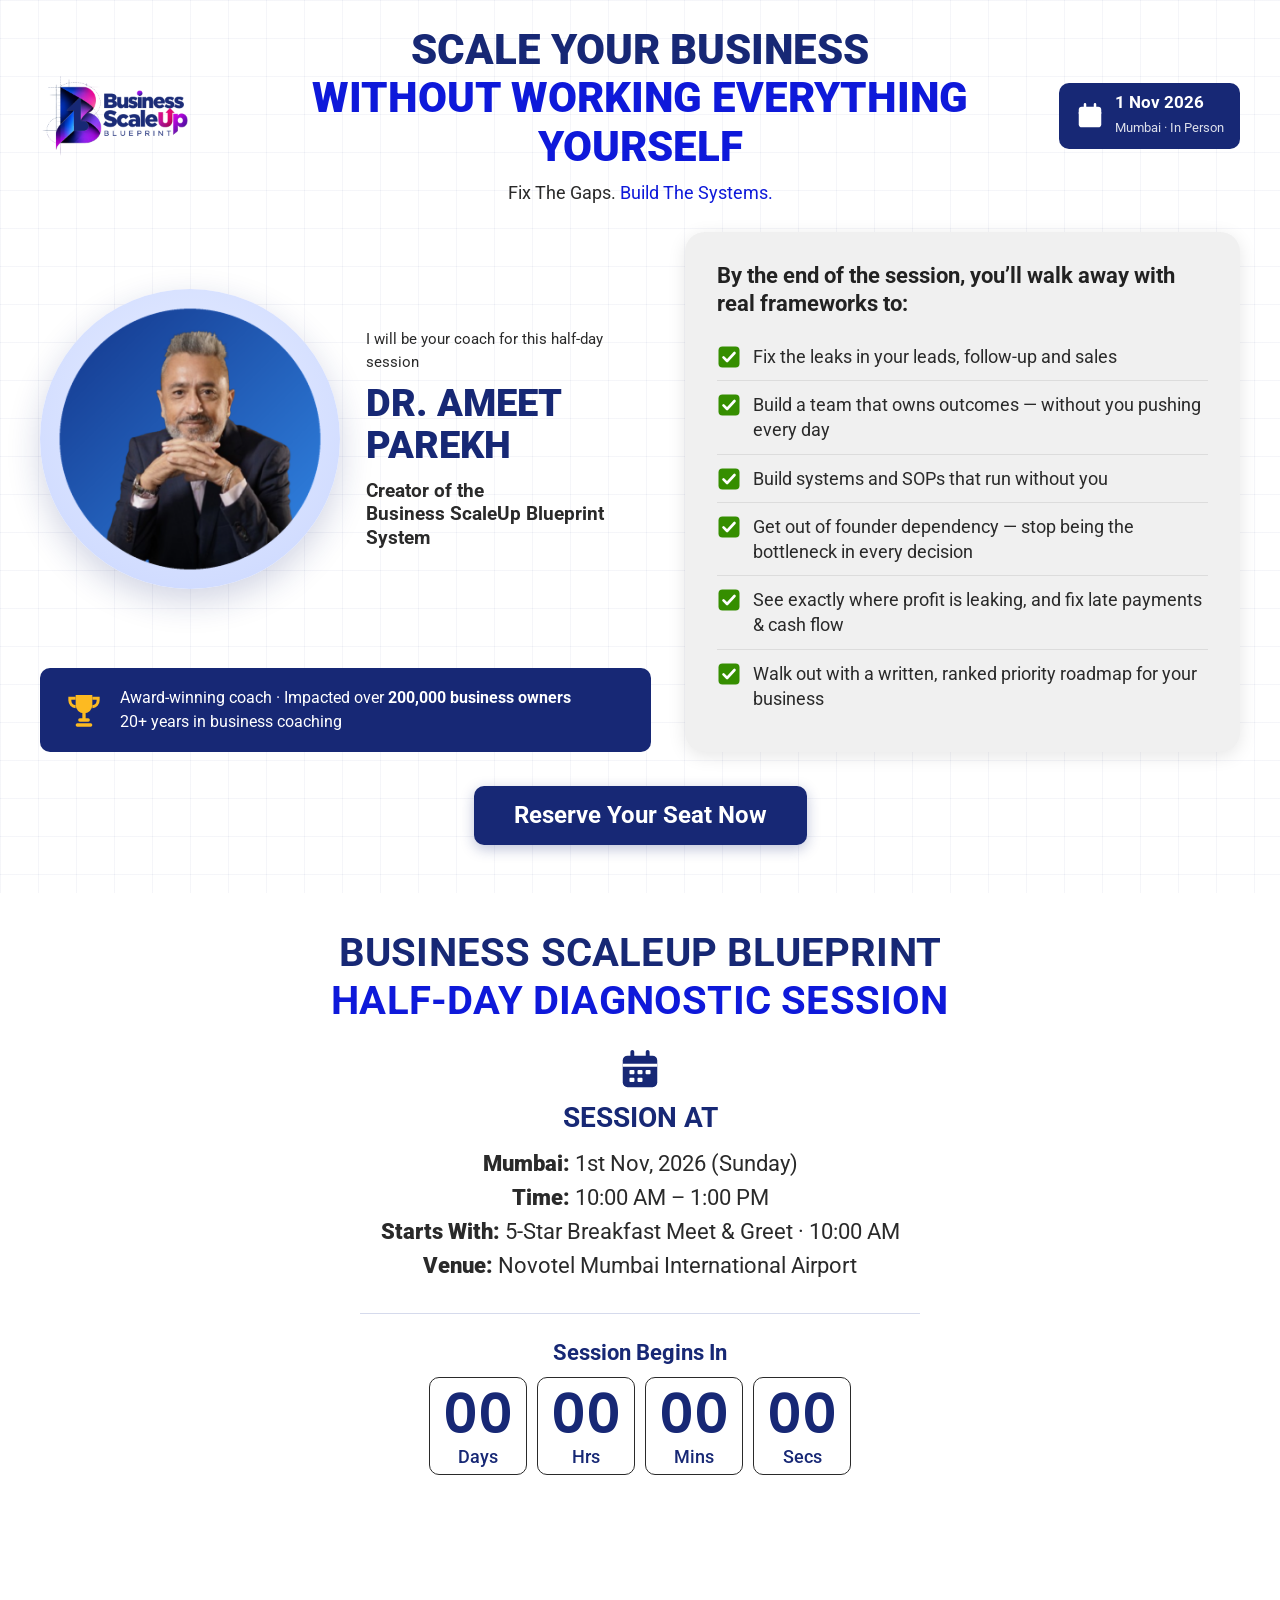
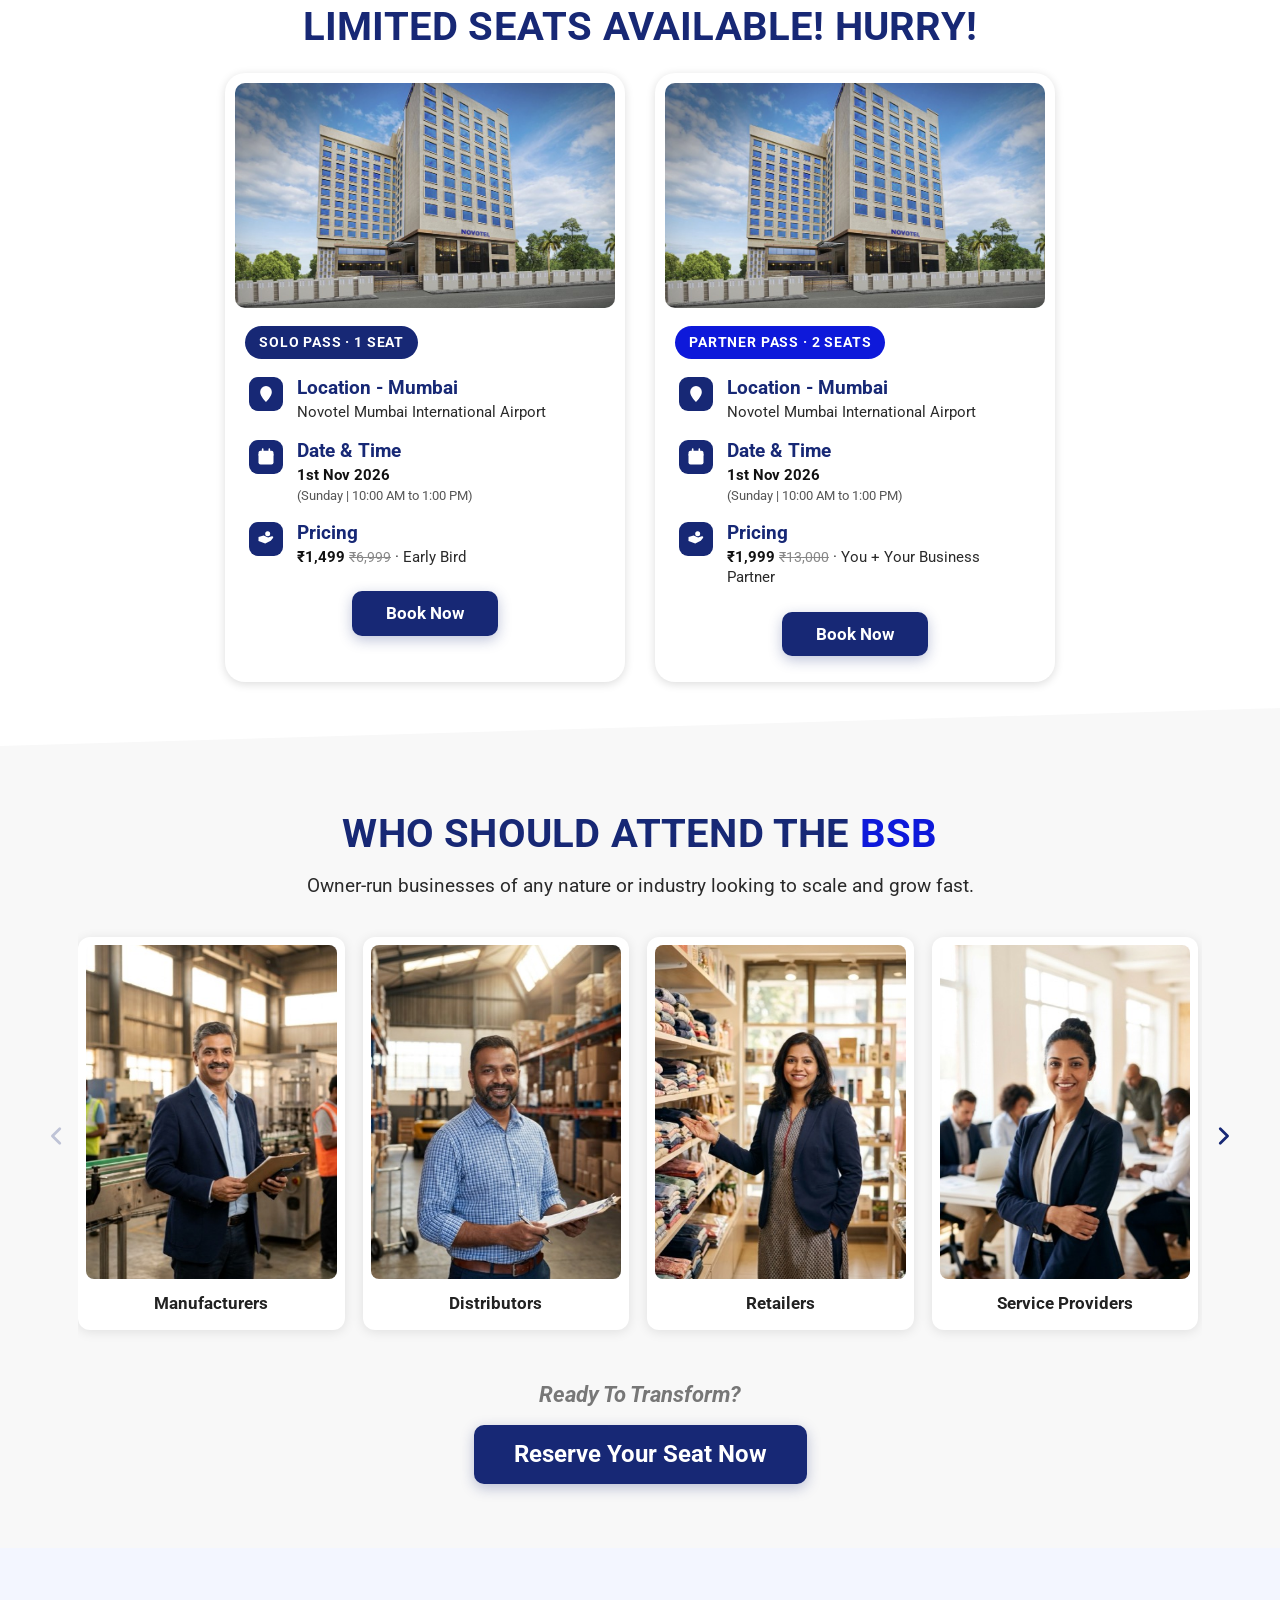
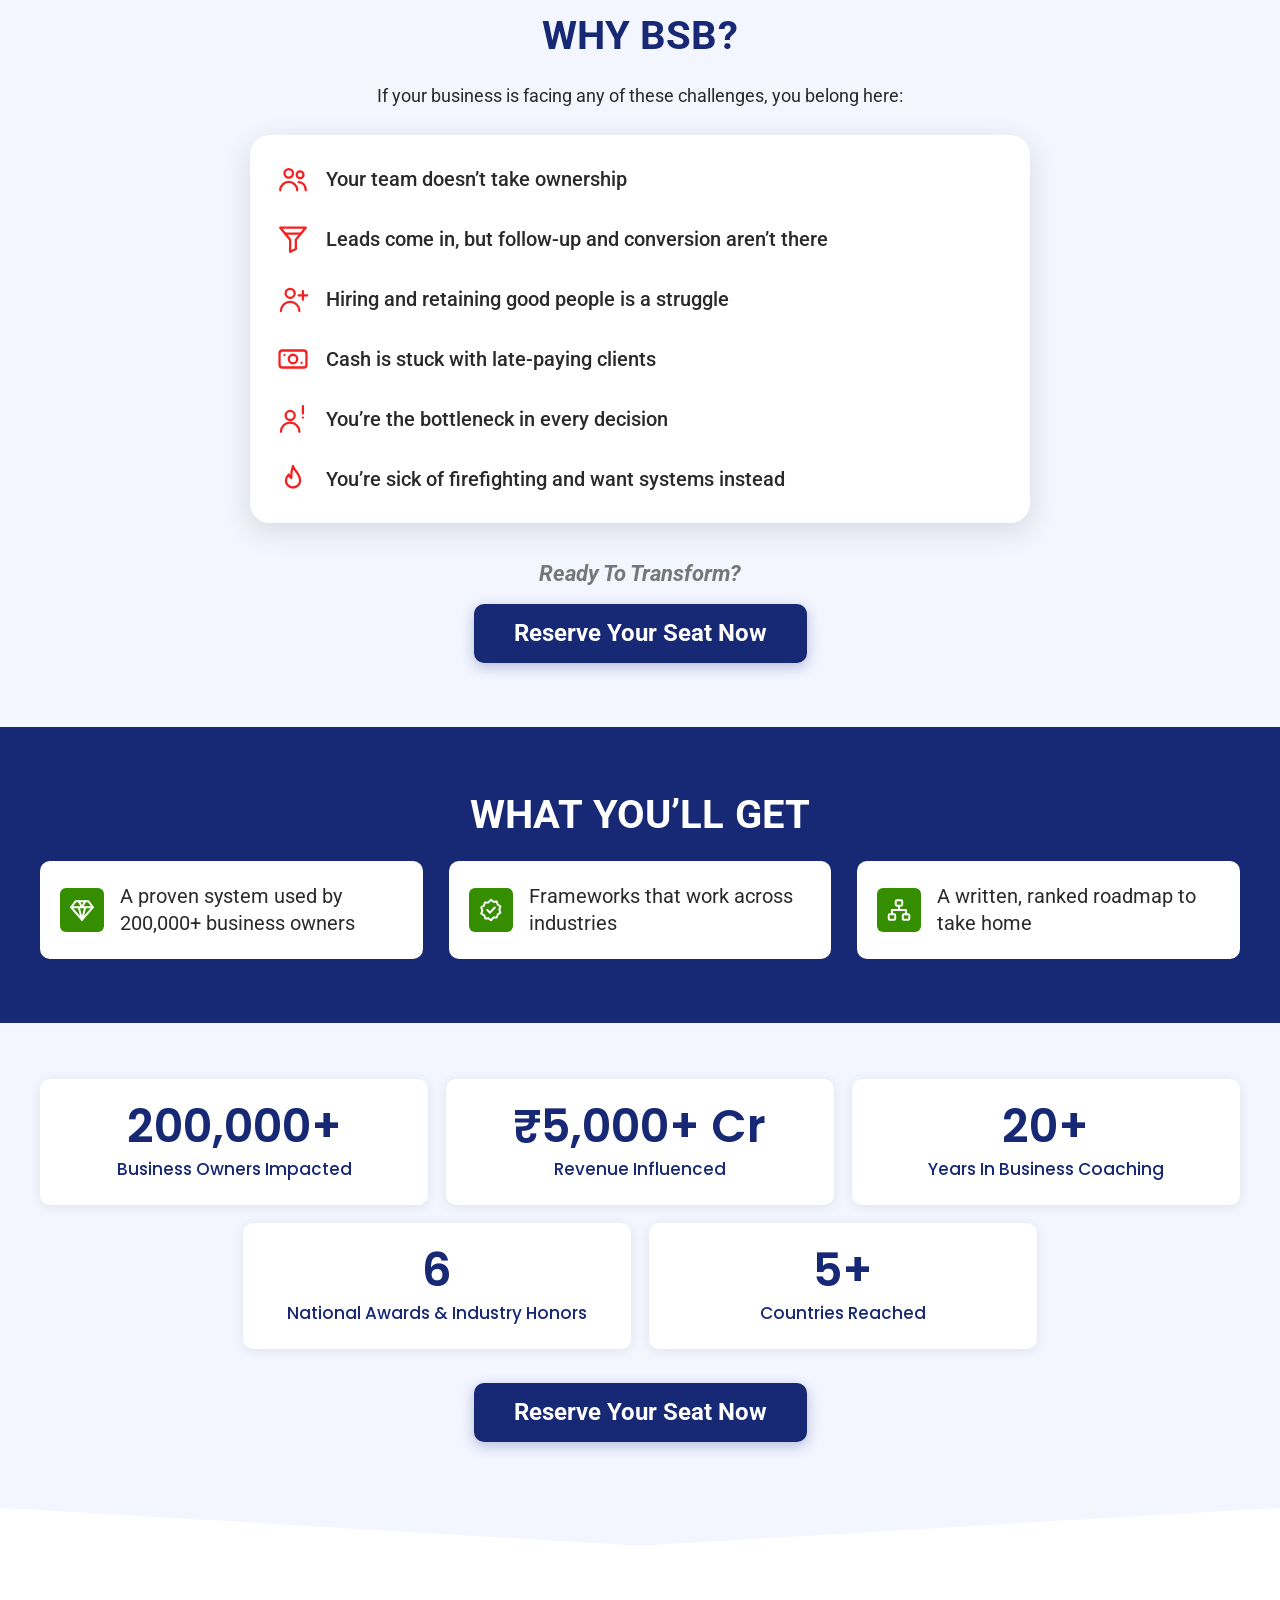
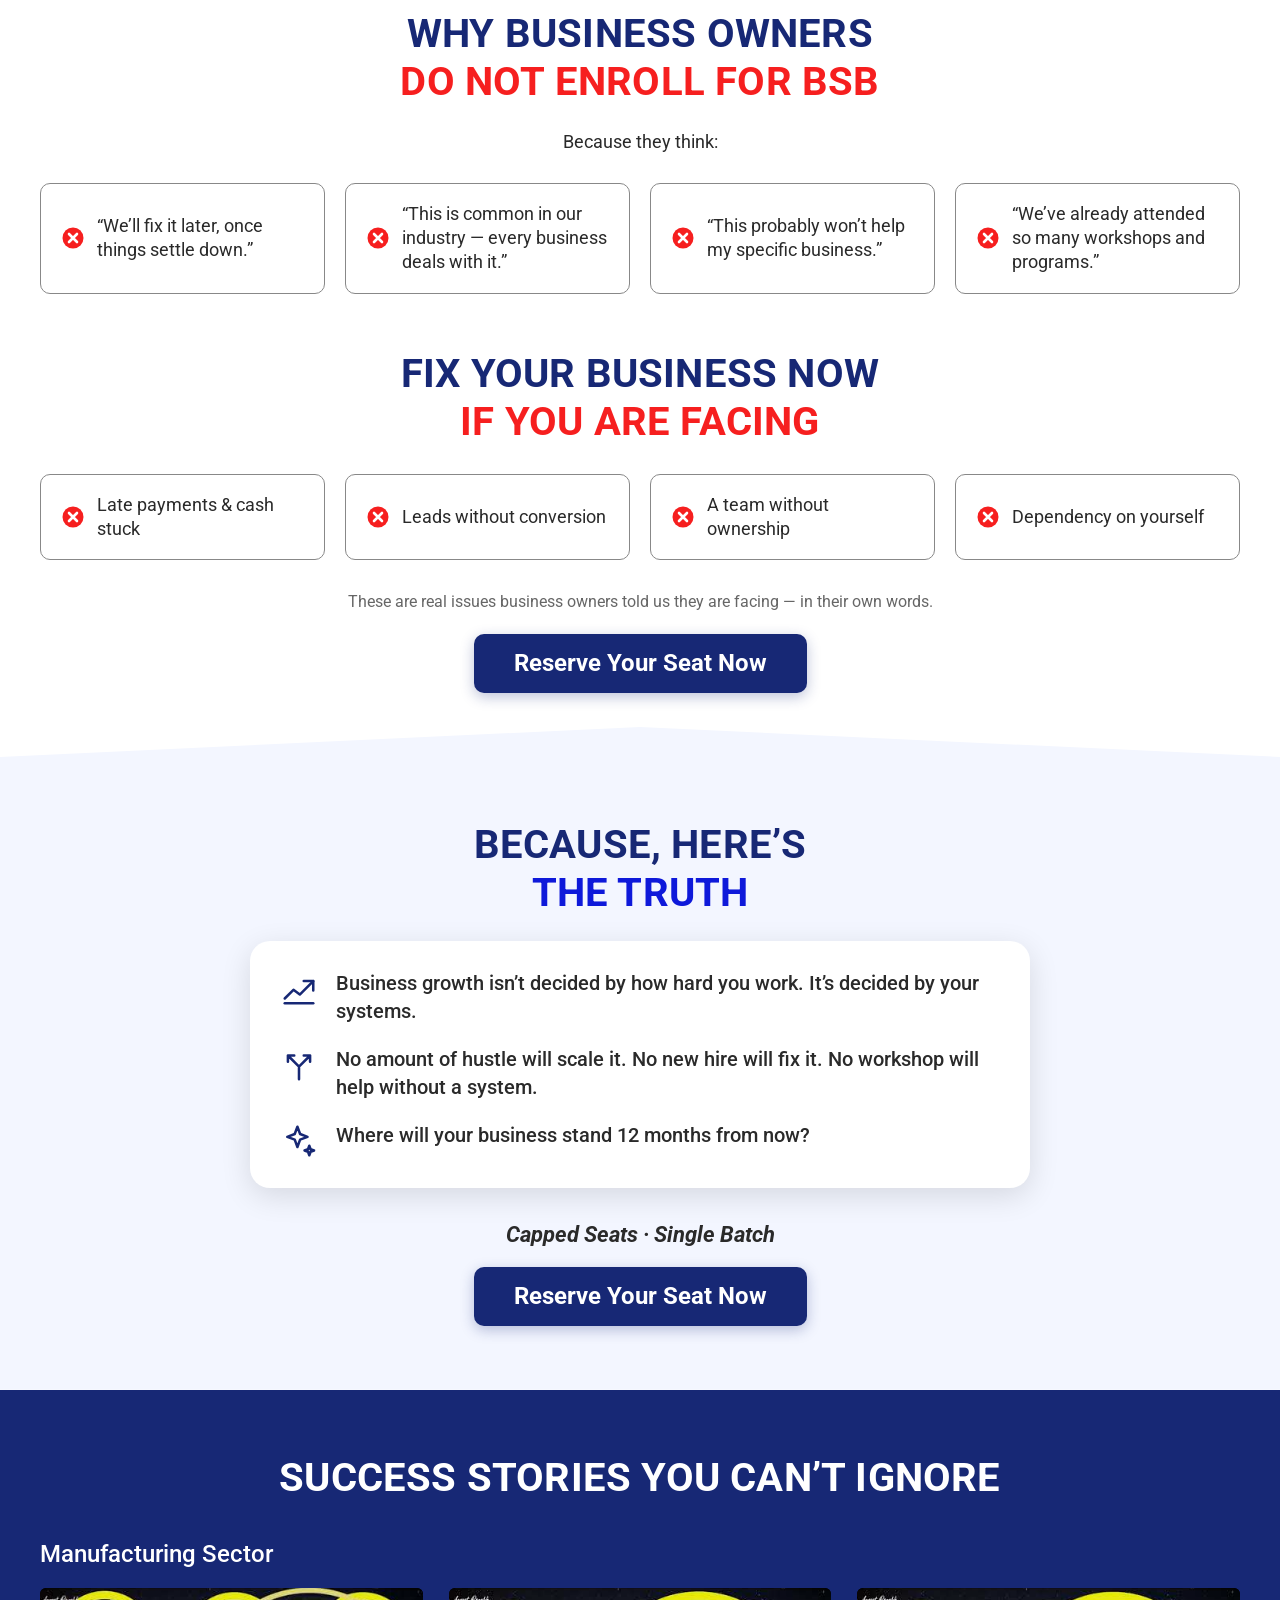
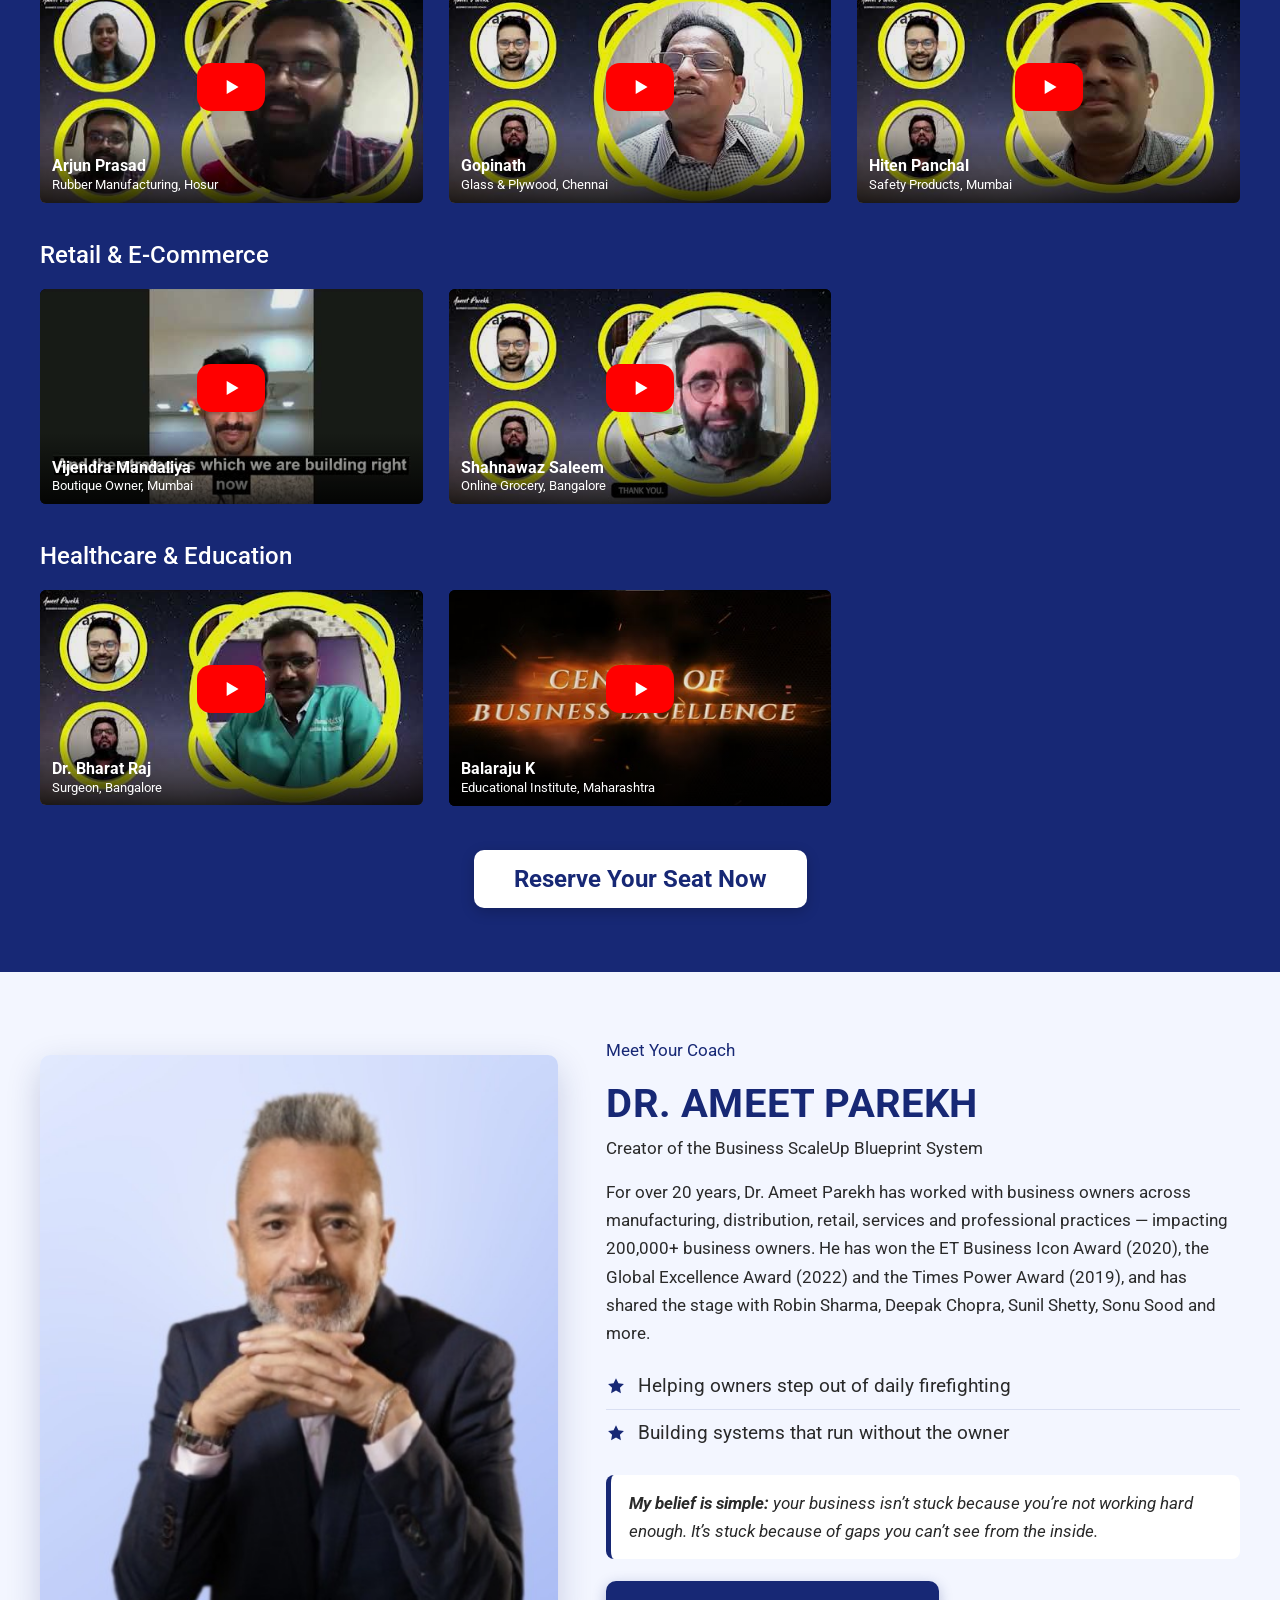
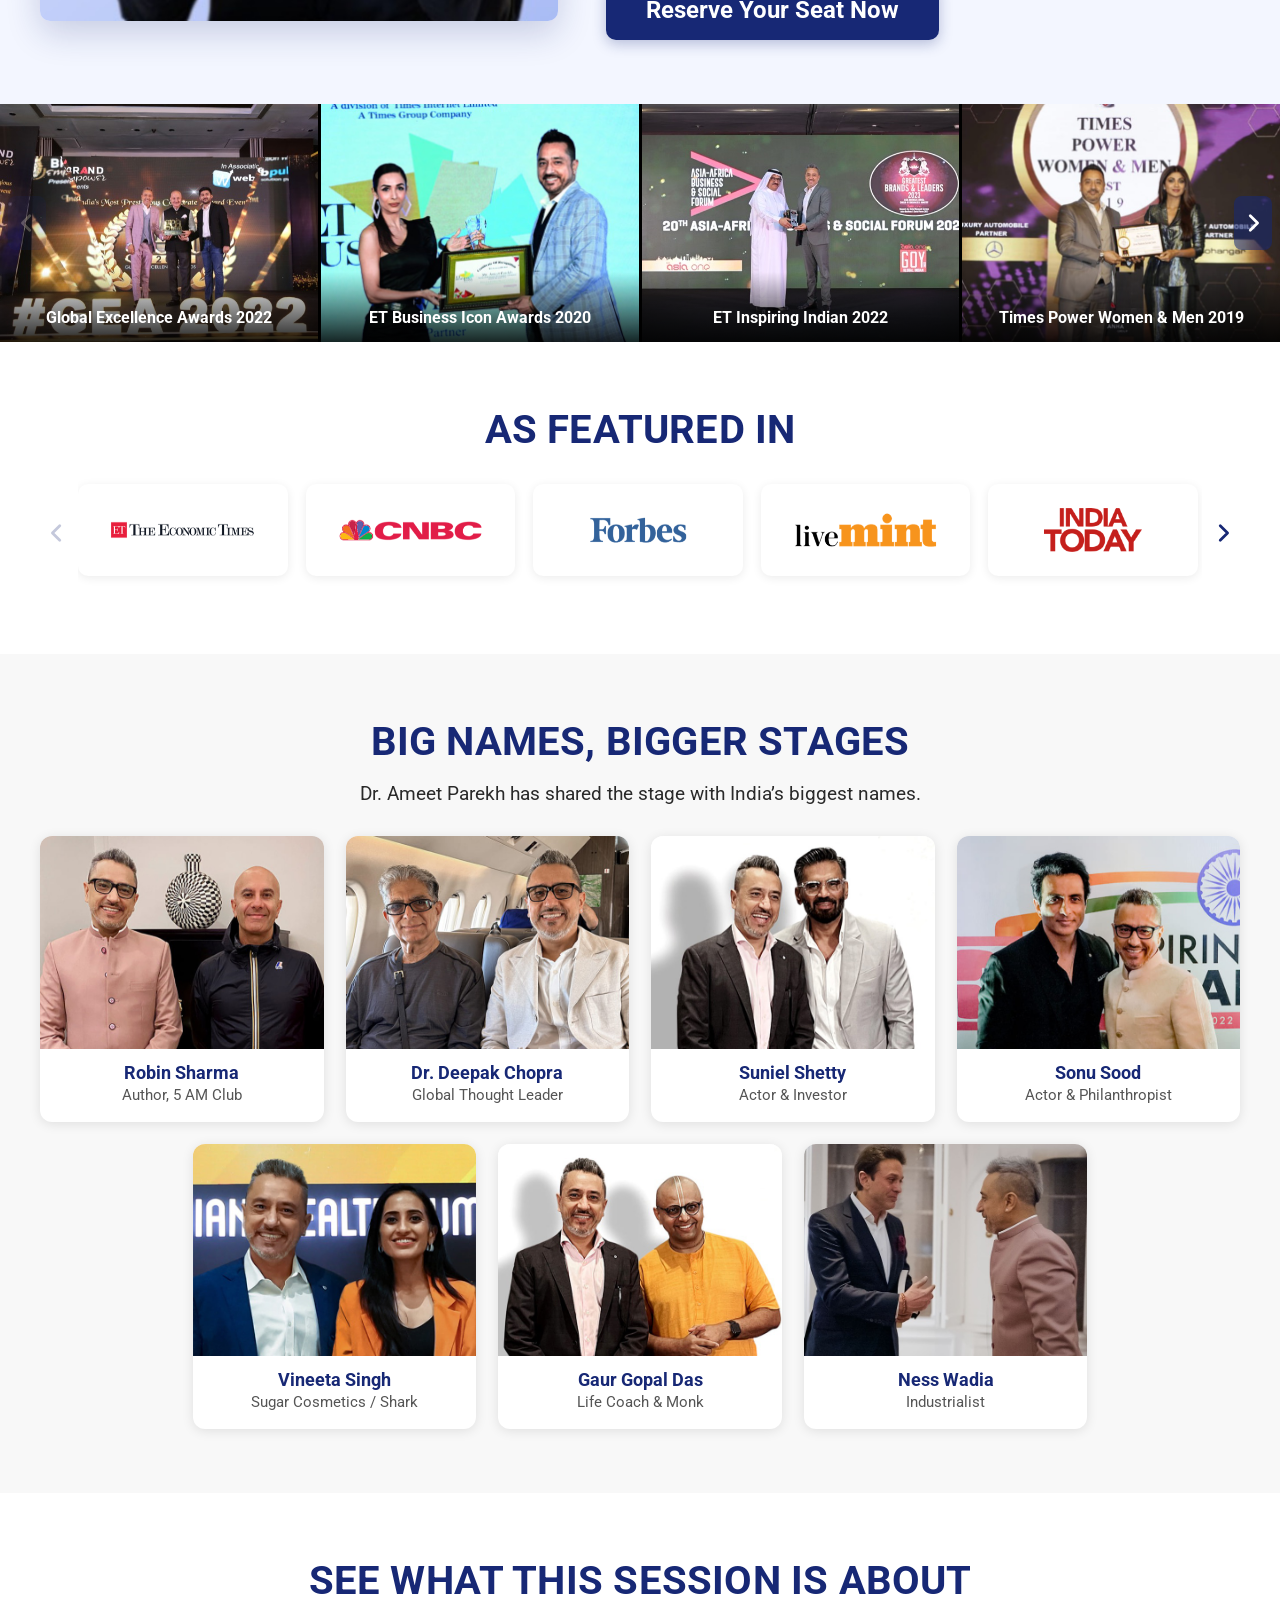
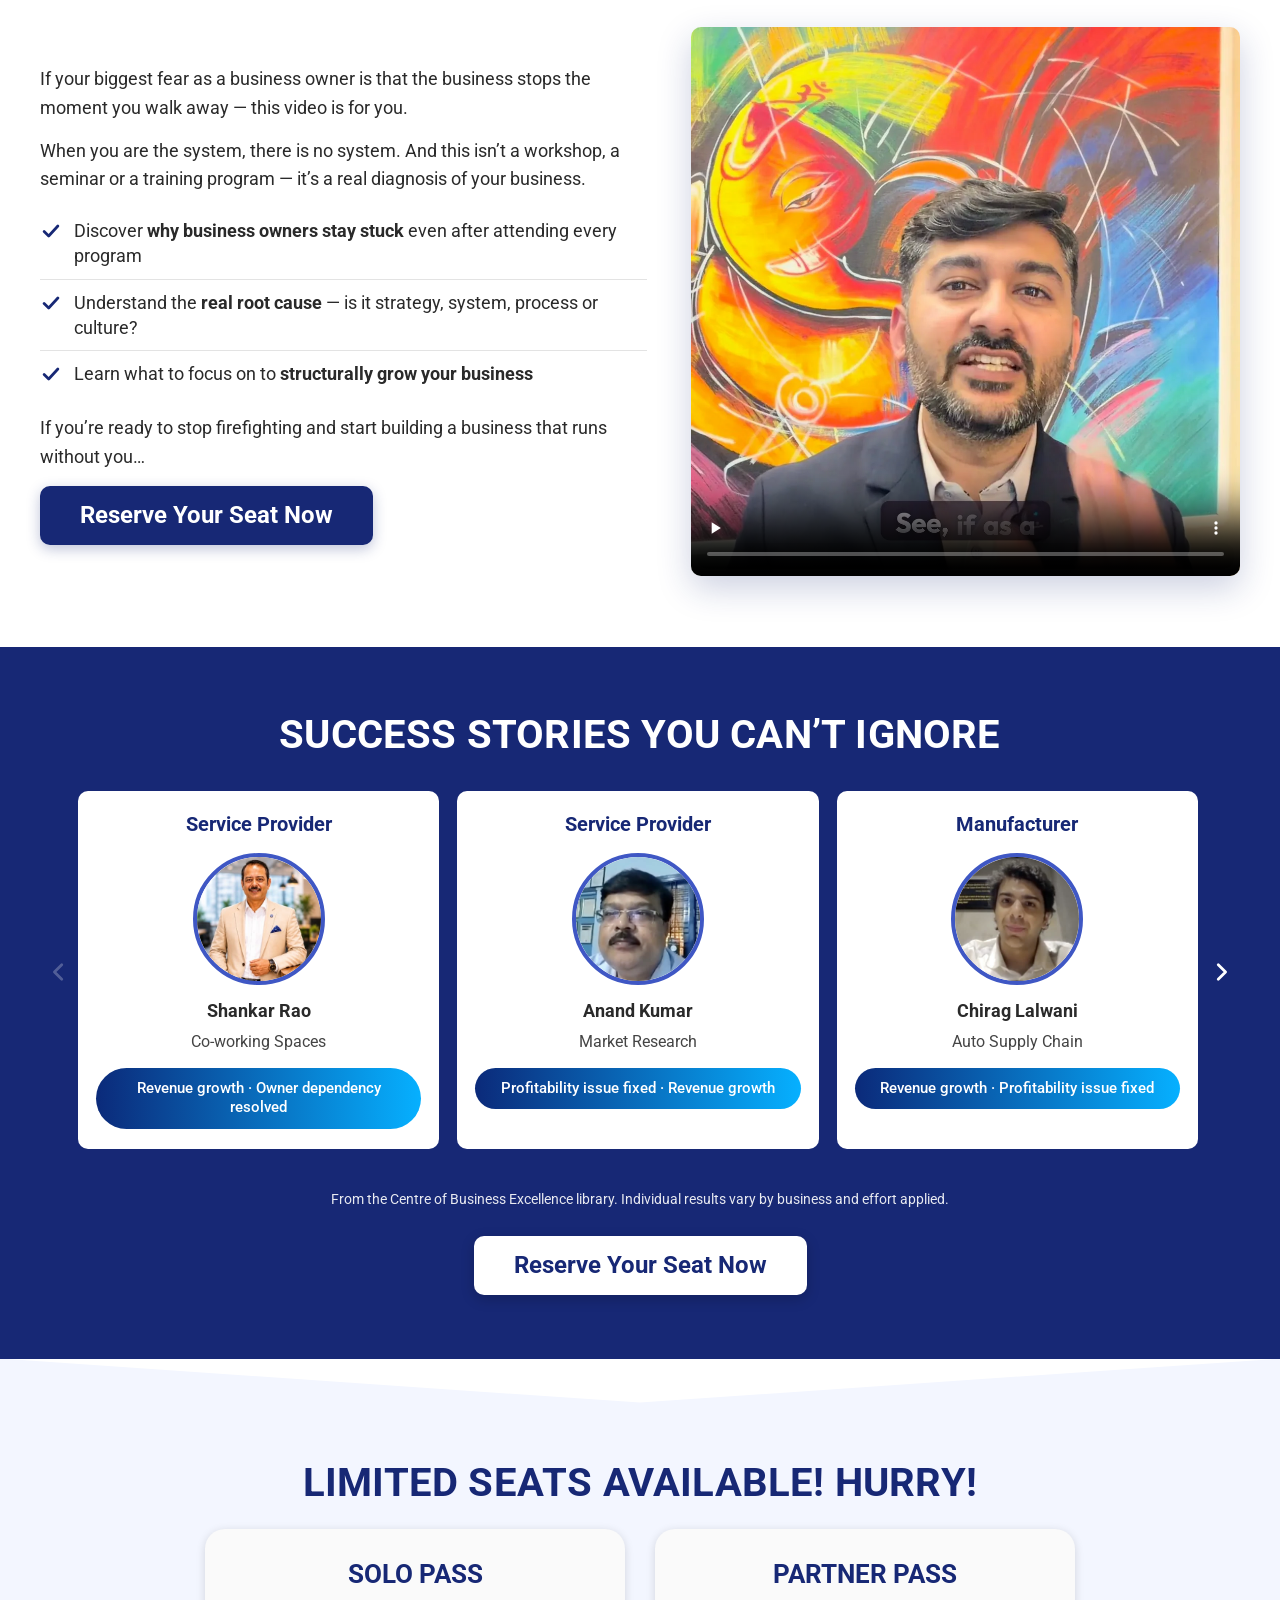
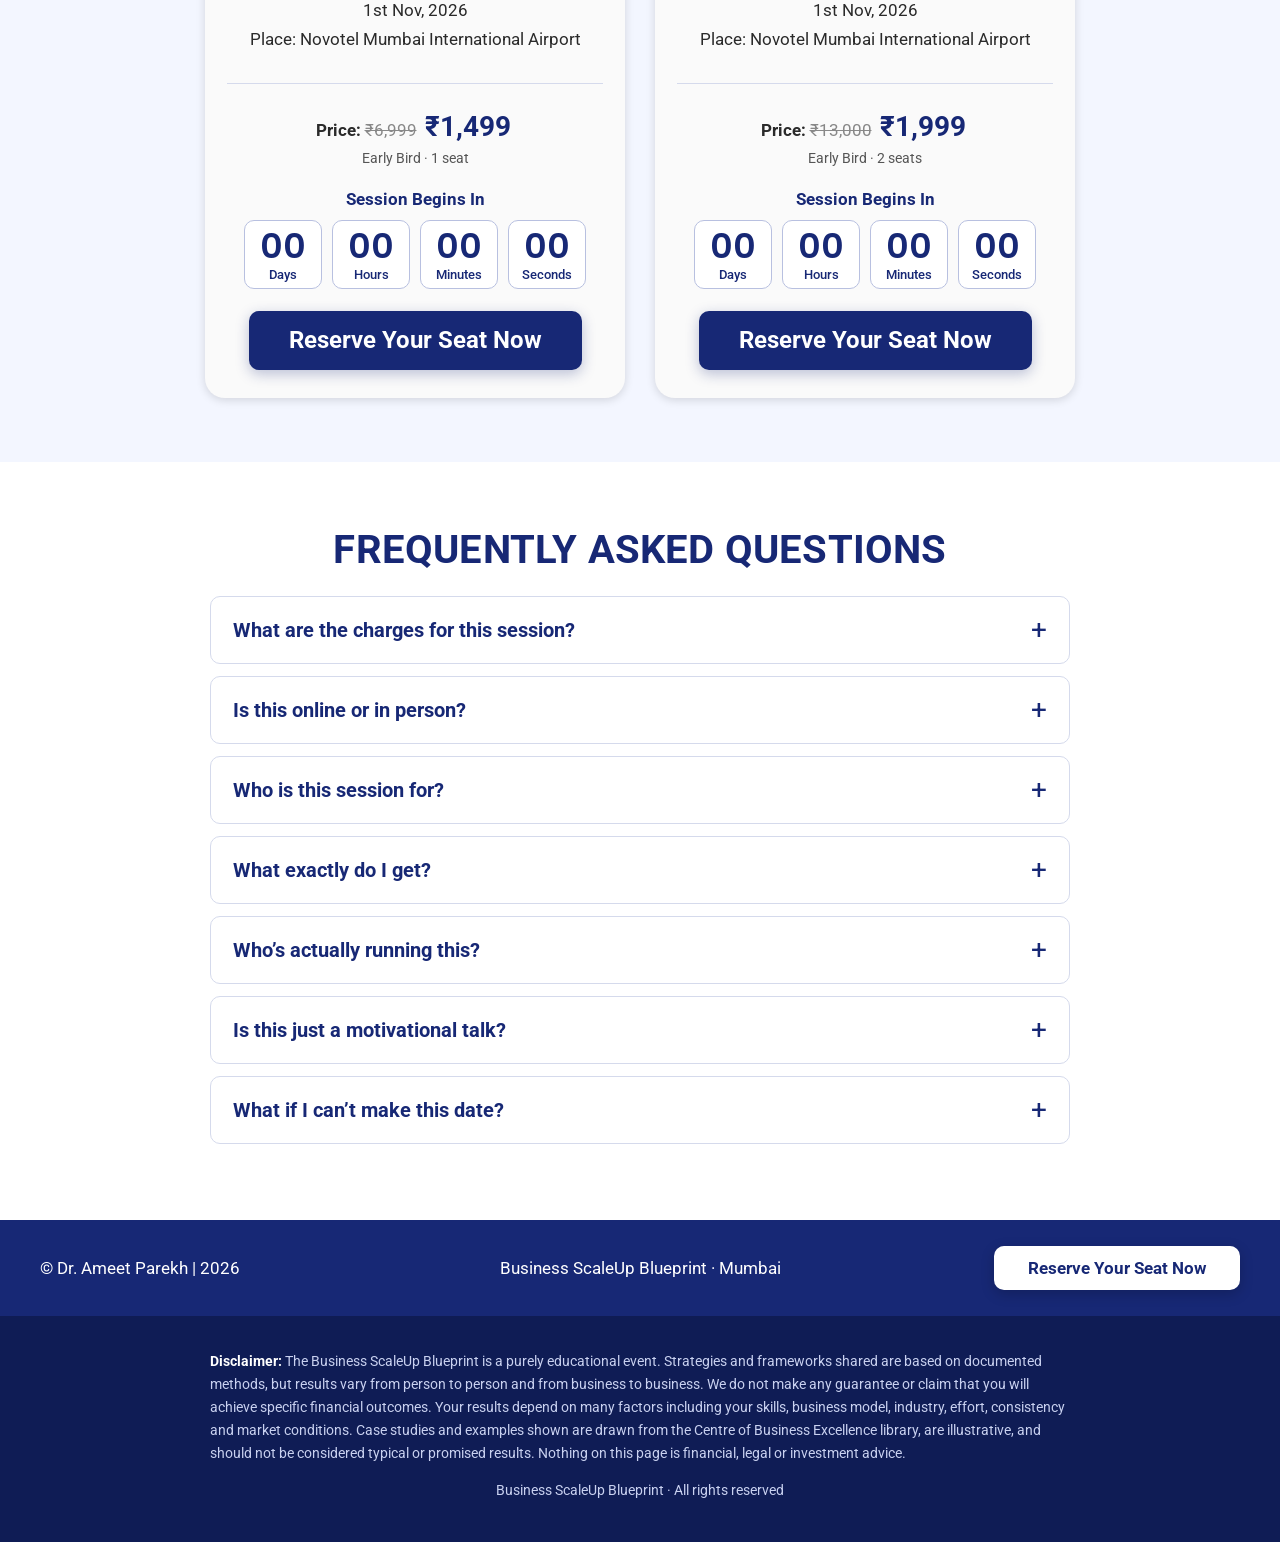
==== bsb-2026/index.html @ 5c1c8b24 "Add /bsb-2026/: event landing page in the dyp-2026 format (hero, session + countdown, pass cards, in" ====
<!doctype html>
<html lang="en">
<head>
  <meta charset="utf-8">
  <meta name="viewport" content="width=device-width, initial-scale=1">
  <title>Business ScaleUp Blueprint — Mumbai, 1 Nov 2026</title>
  <meta name="description" content="A half-day, in-person diagnostic session in Mumbai on 1 Nov 2026 with Dr. Ameet Parekh — find the gaps holding your business back and scale without working everything yourself.">
  <link rel="icon" href="assets/favicon.png">
  <link rel="preconnect" href="https://fonts.googleapis.com">
  <link rel="preconnect" href="https://fonts.gstatic.com" crossorigin>
  <link rel="stylesheet" href="https://fonts.googleapis.com/css2?family=Poppins:wght@500;600;700&family=Roboto:wght@400;500;700;900&display=swap">
  <link rel="stylesheet" href="css/style.css?v=3">
</head>
<body>

<!-- ============ SVG ICON SPRITE ============ -->
<svg width="0" height="0" style="position:absolute" aria-hidden="true" focusable="false">
  <defs>
    <symbol id="i-pin" viewBox="0 0 24 24"><path d="M12 2.5a7 7 0 0 0-7 7c0 5.2 7 12 7 12s7-6.8 7-12a7 7 0 0 0-7-7z" fill="currentColor"/><circle cx="12" cy="9.5" r="2.6" fill="#fff"/></symbol>
    <symbol id="i-cal" viewBox="0 0 24 24"><rect x="3" y="4.5" width="18" height="16.5" rx="2.5" fill="currentColor"/><path d="M3 9.5h18" stroke="#fff" stroke-width="1.6"/><path d="M8 2.5v3.5M16 2.5v3.5" stroke="currentColor" stroke-width="2" stroke-linecap="round"/><g fill="#fff"><rect x="6.5" y="12" width="2.6" height="2.2" rx=".5"/><rect x="10.7" y="12" width="2.6" height="2.2" rx=".5"/><rect x="14.9" y="12" width="2.6" height="2.2" rx=".5"/><rect x="6.5" y="16" width="2.6" height="2.2" rx=".5"/><rect x="10.7" y="16" width="2.6" height="2.2" rx=".5"/></g></symbol>
    <symbol id="i-price" viewBox="0 0 24 24"><path d="M3 9.5l6.2-1.6 5.3 2.2 4.5-1.3c1.3-.4 2.2.9 1.4 2l-2.7 3.4-6.6 3.3L3 14.5z" fill="currentColor"/><circle cx="14" cy="5.6" r="3" fill="#fff"/><text x="14" y="7.3" font-size="4.6" font-weight="700" text-anchor="middle" fill="currentColor" font-family="Arial,sans-serif">₹</text></symbol>
    <symbol id="i-tick" viewBox="0 0 24 24"><rect x="1.5" y="1.5" width="21" height="21" rx="4" fill="currentColor"/><path d="M6.5 12.4l3.6 3.6 7.4-8" fill="none" stroke="#fff" stroke-width="2.6" stroke-linecap="round" stroke-linejoin="round"/></symbol>
    <symbol id="i-x" viewBox="0 0 24 24"><circle cx="12" cy="12" r="10.5" fill="currentColor"/><path d="M8 8l8 8M16 8l-8 8" stroke="#fff" stroke-width="2.6" stroke-linecap="round"/></symbol>
    <symbol id="i-star" viewBox="0 0 24 24"><path d="M12 2.6l2.9 6 6.6.9-4.8 4.6 1.2 6.5L12 17.4l-5.9 3.2 1.2-6.5L2.5 9.5l6.6-.9z" fill="currentColor"/></symbol>
    <symbol id="i-trophy" viewBox="0 0 24 24"><path d="M7 3h10v6a5 5 0 0 1-10 0z" fill="currentColor"/><path d="M7 5H3.5v1.2A3.8 3.8 0 0 0 7 10M17 5h3.5v1.2A3.8 3.8 0 0 1 17 10" fill="none" stroke="currentColor" stroke-width="1.8"/><path d="M12 14v4M8 21h8M9.5 18h5" stroke="currentColor" stroke-width="2" stroke-linecap="round"/></symbol>
    <symbol id="i-check" viewBox="0 0 24 24"><path d="M4.5 12.5l5 5 10-11" fill="none" stroke="currentColor" stroke-width="3" stroke-linecap="round" stroke-linejoin="round"/></symbol>
    <symbol id="i-chev-l" viewBox="0 0 24 24"><path d="M15 4l-8 8 8 8" fill="none" stroke="currentColor" stroke-width="3" stroke-linecap="round" stroke-linejoin="round"/></symbol>
    <symbol id="i-chev-r" viewBox="0 0 24 24"><path d="M9 4l8 8-8 8" fill="none" stroke="currentColor" stroke-width="3" stroke-linecap="round" stroke-linejoin="round"/></symbol>
    <symbol id="i-play" viewBox="0 0 24 24"><path d="M8 5.5v13l11-6.5z" fill="currentColor"/></symbol>
    <symbol id="i-coffee" viewBox="0 0 24 24"><path d="M4 9h13v5a5 5 0 0 1-5 5H9a5 5 0 0 1-5-5z" fill="currentColor"/><path d="M17 10.5h1.6a2.4 2.4 0 0 1 0 4.8H16.6" fill="none" stroke="currentColor" stroke-width="1.8"/><path d="M8 3.5c-.9 1 .9 1.7 0 2.7M12 3.5c-.9 1 .9 1.7 0 2.7" stroke="currentColor" stroke-width="1.6" stroke-linecap="round" fill="none"/></symbol>

    <!-- red line icons: "Why BSB" -->
    <symbol id="r-team" viewBox="0 0 24 24"><g fill="none" stroke="currentColor" stroke-width="1.6" stroke-linecap="round" stroke-linejoin="round"><circle cx="9" cy="8" r="3"/><path d="M3 20c0-3.3 2.7-6 6-6s6 2.7 6 6"/><circle cx="17" cy="9" r="2.4"/><path d="M16 14.2c2.9.2 5 2.5 5 5.8"/></g></symbol>
    <symbol id="r-funnel" viewBox="0 0 24 24"><g fill="none" stroke="currentColor" stroke-width="1.6" stroke-linecap="round" stroke-linejoin="round"><path d="M3 4h18l-7 8.5V19l-4 2v-8.5z"/><path d="M6.5 8.2h11"/></g></symbol>
    <symbol id="r-hire" viewBox="0 0 24 24"><g fill="none" stroke="currentColor" stroke-width="1.6" stroke-linecap="round" stroke-linejoin="round"><circle cx="10" cy="8" r="3.2"/><path d="M3.5 20.5c0-3.6 2.9-6.5 6.5-6.5s6.5 2.9 6.5 6.5"/><path d="M19 6.5v6M16 9.5h6"/></g></symbol>
    <symbol id="r-cash" viewBox="0 0 24 24"><g fill="none" stroke="currentColor" stroke-width="1.6" stroke-linecap="round" stroke-linejoin="round"><rect x="2.5" y="6" width="19" height="12" rx="2"/><circle cx="12" cy="12" r="3"/><path d="M6 9.2v.01M18 14.8v.01"/></g></symbol>
    <symbol id="r-owner" viewBox="0 0 24 24"><g fill="none" stroke="currentColor" stroke-width="1.6" stroke-linecap="round" stroke-linejoin="round"><circle cx="10" cy="9.5" r="3.2"/><path d="M3.5 21c0-3.6 2.9-6.5 6.5-6.5s6.5 2.9 6.5 6.5"/><path d="M19 3v5.2M19 11v.01"/></g></symbol>
    <symbol id="r-fire" viewBox="0 0 24 24"><g fill="none" stroke="currentColor" stroke-width="1.6" stroke-linecap="round" stroke-linejoin="round"><path d="M12 2.8c1 3.6 5 5.6 5 10.2a5 5 0 0 1-10 0c0-2 1-3.2 2-4.2.2 1.5 1 2.2 1.8 2.5C10.5 8.6 11 5.6 12 2.8z"/></g></symbol>

    <!-- navy line icons: "the truth" -->
    <symbol id="n-chart" viewBox="0 0 24 24"><g fill="none" stroke="currentColor" stroke-width="1.6" stroke-linecap="round" stroke-linejoin="round"><path d="M3 18l5.5-5.5 4 3L21 7"/><path d="M15 7h6v6"/><path d="M3 21h18"/></g></symbol>
    <symbol id="n-split" viewBox="0 0 24 24"><g fill="none" stroke="currentColor" stroke-width="1.6" stroke-linecap="round" stroke-linejoin="round"><path d="M12 21v-8M12 13L5 6M12 13l7-7M5 6v4M5 6h4M19 6v4M19 6h-4"/></g></symbol>
    <symbol id="n-spark" viewBox="0 0 24 24"><g fill="none" stroke="currentColor" stroke-width="1.6" stroke-linecap="round" stroke-linejoin="round"><path d="M11 3l1.7 4.6L17.4 9.4l-4.7 1.7L11 15.8l-1.7-4.7L4.6 9.4l4.7-1.8z"/><path d="M18.5 15l.8 2.2 2.2.8-2.2.8-.8 2.2-.8-2.2-2.2-.8 2.2-.8z"/></g></symbol>

    <!-- green square glyphs: "What you'll get" -->
    <symbol id="g-diamond" viewBox="0 0 24 24"><g fill="none" stroke="currentColor" stroke-width="1.8" stroke-linecap="round" stroke-linejoin="round"><path d="M6 4h12l4 5.5L12 21 2 9.5z"/><path d="M2 9.5h20M9 4l3 5.5L15 4M12 21L9 9.5M12 21l3-11.5"/></g></symbol>
    <symbol id="g-badge" viewBox="0 0 24 24"><g fill="none" stroke="currentColor" stroke-width="1.8" stroke-linecap="round" stroke-linejoin="round"><path d="M12 2.5l2.3 1.9 3-.2.9 2.9 2.5 1.6-1 2.9 1 2.9-2.5 1.6-.9 2.9-3-.2L12 21.5l-2.3-1.9-3 .2-.9-2.9L3 15.3l1-2.9-1-2.9 2.5-1.6.9-2.9 3 .2z"/><path d="M8.6 12l2.5 2.5 4.4-4.8"/></g></symbol>
    <symbol id="g-map" viewBox="0 0 24 24"><g fill="none" stroke="currentColor" stroke-width="1.8" stroke-linecap="round" stroke-linejoin="round"><rect x="9" y="3" width="6" height="5" rx="1"/><rect x="2.5" y="16" width="6" height="5" rx="1"/><rect x="15.5" y="16" width="6" height="5" rx="1"/><path d="M12 8v4M5.5 16v-4h13v4"/></g></symbol>
  </defs>
</svg>

<!-- ============ 1. HERO ============ -->
<header class="hero" id="top">
  <div class="wrap">
    <div class="hero-top">
      <img class="hero-logo" src="assets/logo-light.png" alt="Business ScaleUp Blueprint">
      <div class="hero-title">
        <h1>Scale Your Business<br><span class="blue">Without Working Everything Yourself</span></h1>
        <p class="hero-sub">Fix The Gaps. <span class="blue">Build The Systems.</span></p>
      </div>
      <div class="hero-tag"><svg class="ic"><use href="#i-cal"/></svg><span><strong>1 Nov 2026</strong><small>Mumbai · In Person</small></span></div>
    </div>

    <div class="hero-main">
      <div class="coach-panel">
        <div class="coach-row">
          <div class="coach-circle"><img src="assets/coach-circle.png" alt="Dr. Ameet Parekh" width="640" height="640" fetchpriority="high"></div>
          <div class="coach-intro">
            <p class="small">I will be your coach for this half-day session</p>
            <h2 class="coach-name">Dr. Ameet Parekh</h2>
            <p class="coach-role">Creator of the<br>Business ScaleUp Blueprint System</p>
          </div>
        </div>
        <div class="navy-strip">
          <svg class="ic ic-gold"><use href="#i-trophy"/></svg>
          <p>Award-winning coach · Impacted over <strong>200,000 business owners</strong><br>20+ years in business coaching</p>
        </div>
      </div>

      <div class="frameworks">
        <h3>By the end of the session, you’ll walk away with real frameworks to:</h3>
        <ul class="tick-list">
          <li><svg class="ic ic-green"><use href="#i-tick"/></svg>Fix the leaks in your leads, follow-up and sales</li>
          <li><svg class="ic ic-green"><use href="#i-tick"/></svg>Build a team that owns outcomes — without you pushing every day</li>
          <li><svg class="ic ic-green"><use href="#i-tick"/></svg>Build systems and SOPs that run without you</li>
          <li><svg class="ic ic-green"><use href="#i-tick"/></svg>Get out of founder dependency — stop being the bottleneck in every decision</li>
          <li><svg class="ic ic-green"><use href="#i-tick"/></svg>See exactly where profit is leaking, and fix late payments &amp; cash flow</li>
          <li><svg class="ic ic-green"><use href="#i-tick"/></svg>Walk out with a written, ranked priority roadmap for your business</li>
        </ul>
      </div>
    </div>
    <div class="center"><a class="btn" href="#passes">Reserve Your Seat Now</a></div>
  </div>
</header>

<!-- ============ 2. SESSION DETAILS + COUNTDOWN ============ -->
<section class="sec session">
  <div class="wrap center">
    <h2 class="h2">Business ScaleUp Blueprint<br><span class="blue">Half-Day Diagnostic Session</span></h2>
    <svg class="ic ic-navy big-ic"><use href="#i-cal"/></svg>
    <h3 class="session-at">Session At</h3>
    <p class="session-line"><strong>Mumbai:</strong> 1st Nov, 2026 (Sunday)</p>
    <p class="session-line"><strong>Time:</strong> 10:00 AM – 1:00 PM</p>
    <p class="session-line"><strong>Starts With:</strong> 5-Star Breakfast Meet &amp; Greet · 10:00 AM</p>
    <p class="session-line"><strong>Venue:</strong> Novotel Mumbai International Airport</p>
    <hr class="thin">
    <h3 class="session-at small-h">Session Begins In</h3>
    <div class="countdown" data-countdown="2026-11-01T10:00:00+05:30">
      <div><b data-cd="d">00</b><span>Days</span></div>
      <div><b data-cd="h">00</b><span>Hrs</span></div>
      <div><b data-cd="m">00</b><span>Mins</span></div>
      <div><b data-cd="s">00</b><span>Secs</span></div>
    </div>
  </div>
</section>

<!-- ============ 3. LIMITED SEATS — PASS CARDS ============ -->
<section class="sec" id="passes">
  <div class="wrap">
    <h2 class="h2 center">Limited Seats Available! Hurry!</h2>
    <div class="pass-cards">

      <article class="pcard">
        <img class="pcard-img" src="assets/venue.jpg" alt="Novotel Mumbai International Airport" loading="lazy">
        <span class="pcard-badge">Solo Pass · 1 Seat</span>
        <div class="prow"><svg class="ic ic-navy-sq"><use href="#i-pin"/></svg><div><h4>Location - Mumbai</h4><p>Novotel Mumbai International Airport</p></div></div>
        <div class="prow"><svg class="ic ic-navy-sq"><use href="#i-cal"/></svg><div><h4>Date &amp; Time</h4><p><b>1st Nov 2026</b></p><p class="tiny">(Sunday | 10:00 AM to 1:00 PM)</p></div></div>
        <div class="prow"><svg class="ic ic-navy-sq"><use href="#i-price"/></svg><div><h4>Pricing</h4><p><b>₹1,499</b> <s>₹6,999</s> · Early Bird</p></div></div>
        <button class="btn btn-sm" type="button" data-pass="solo">Book Now</button>
      </article>

      <article class="pcard">
        <img class="pcard-img" src="assets/venue.jpg" alt="Novotel Mumbai International Airport" loading="lazy">
        <span class="pcard-badge alt">Partner Pass · 2 Seats</span>
        <div class="prow"><svg class="ic ic-navy-sq"><use href="#i-pin"/></svg><div><h4>Location - Mumbai</h4><p>Novotel Mumbai International Airport</p></div></div>
        <div class="prow"><svg class="ic ic-navy-sq"><use href="#i-cal"/></svg><div><h4>Date &amp; Time</h4><p><b>1st Nov 2026</b></p><p class="tiny">(Sunday | 10:00 AM to 1:00 PM)</p></div></div>
        <div class="prow"><svg class="ic ic-navy-sq"><use href="#i-price"/></svg><div><h4>Pricing</h4><p><b>₹1,999</b> <s>₹13,000</s> · You + Your Business Partner</p></div></div>
        <button class="btn btn-sm" type="button" data-pass="partner">Book Now</button>
      </article>

    </div>
  </div>
</section>

<!-- ============ 4. WHO SHOULD ATTEND ============ -->
<section class="sec tint-grey slant" id="who">
  <div class="wrap">
    <h2 class="h2 center">Who Should Attend The <span class="blue-d">BSB</span></h2>
    <p class="center lead-p">Owner-run businesses of any nature or industry looking to scale and grow fast.</p>
    <div class="carousel" data-carousel style="--per:4;--per-md:3;--per-sm:2">
      <button class="car-btn prev" type="button" aria-label="Previous"><svg class="ic"><use href="#i-chev-l"/></svg></button>
      <div class="car-track">
        <figure class="icard"><img src="assets/industry/manufacturer.jpg" alt="Manufacturers" loading="lazy"><figcaption>Manufacturers</figcaption></figure>
        <figure class="icard"><img src="assets/industry/distributor.jpg" alt="Distributors" loading="lazy"><figcaption>Distributors</figcaption></figure>
        <figure class="icard"><img src="assets/industry/retailer.jpg" alt="Retailers" loading="lazy"><figcaption>Retailers</figcaption></figure>
        <figure class="icard"><img src="assets/industry/service-provider.jpg" alt="Service Providers" loading="lazy"><figcaption>Service Providers</figcaption></figure>
        <figure class="icard"><img src="assets/industry/trader.jpg" alt="Traders" loading="lazy"><figcaption>Traders</figcaption></figure>
        <figure class="icard"><img src="assets/industry/dealer.jpg" alt="Dealers" loading="lazy"><figcaption>Dealers</figcaption></figure>
        <figure class="icard"><img src="assets/industry/ecommerce.jpg" alt="Ecommerce" loading="lazy"><figcaption>Ecommerce</figcaption></figure>
        <figure class="icard"><img src="assets/industry/export-import.jpg" alt="Export / Import" loading="lazy"><figcaption>Export / Import</figcaption></figure>
        <figure class="icard"><img src="assets/industry/professional.jpg" alt="Professionals" loading="lazy"><figcaption>Professionals</figcaption></figure>
        <figure class="icard"><img src="assets/industry/medical-professional.jpg" alt="Medical Professionals" loading="lazy"><figcaption>Medical Professionals</figcaption></figure>
        <figure class="icard"><img src="assets/industry/hospital-owner.jpg" alt="Hospital Owners" loading="lazy"><figcaption>Hospital Owners</figcaption></figure>
        <figure class="icard"><img src="assets/industry/real-estate-developer.jpg" alt="Real Estate Developers" loading="lazy"><figcaption>Real Estate Developers</figcaption></figure>
      </div>
      <button class="car-btn next" type="button" aria-label="Next"><svg class="ic"><use href="#i-chev-r"/></svg></button>
    </div>
    <p class="center cta-label">Ready To Transform?</p>
    <div class="center"><a class="btn" href="#passes">Reserve Your Seat Now</a></div>
  </div>
</section>

<!-- ============ 5. WHY BSB ============ -->
<section class="sec tint-blue" id="why">
  <div class="wrap">
    <h2 class="h2 center">Why BSB?</h2>
    <p class="center">If your business is facing any of these challenges, you belong here:</p>
    <div class="why-card">
      <div class="why-row"><svg class="ic ic-red"><use href="#r-team"/></svg>Your team doesn’t take ownership</div>
      <div class="why-row"><svg class="ic ic-red"><use href="#r-funnel"/></svg>Leads come in, but follow-up and conversion aren’t there</div>
      <div class="why-row"><svg class="ic ic-red"><use href="#r-hire"/></svg>Hiring and retaining good people is a struggle</div>
      <div class="why-row"><svg class="ic ic-red"><use href="#r-cash"/></svg>Cash is stuck with late-paying clients</div>
      <div class="why-row"><svg class="ic ic-red"><use href="#r-owner"/></svg>You’re the bottleneck in every decision</div>
      <div class="why-row"><svg class="ic ic-red"><use href="#r-fire"/></svg>You’re sick of firefighting and want systems instead</div>
    </div>
    <p class="center cta-label">Ready To Transform?</p>
    <div class="center"><a class="btn" href="#passes">Reserve Your Seat Now</a></div>
  </div>
</section>

<!-- ============ 6. WHAT YOU'LL GET ============ -->
<section class="sec navy">
  <div class="wrap">
    <h2 class="h2 center white">What You’ll Get</h2>
    <div class="get-cards">
      <div class="get-card"><span class="gsq"><svg class="ic"><use href="#g-diamond"/></svg></span><p>A proven system used by 200,000+ business owners</p></div>
      <div class="get-card"><span class="gsq"><svg class="ic"><use href="#g-badge"/></svg></span><p>Frameworks that work across industries</p></div>
      <div class="get-card"><span class="gsq"><svg class="ic"><use href="#g-map"/></svg></span><p>A written, ranked roadmap to take home</p></div>
    </div>
  </div>
</section>

<!-- ============ 7. STATS ============ -->
<section class="sec tint-blue stats-sec slant-v">
  <div class="wrap">
    <div class="stats">
      <div class="stat"><b data-count="200000" data-suffix="+">0</b><span>Business Owners Impacted</span></div>
      <div class="stat"><b data-count="5000" data-prefix="₹" data-suffix="+ Cr">0</b><span>Revenue Influenced</span></div>
      <div class="stat"><b data-count="20" data-suffix="+">0</b><span>Years In Business Coaching</span></div>
      <div class="stat"><b data-count="6">0</b><span>National Awards &amp; Industry Honors</span></div>
      <div class="stat"><b data-count="5" data-suffix="+">0</b><span>Countries Reached</span></div>
    </div>
    <div class="center" style="margin-top:34px"><a class="btn" href="#passes">Reserve Your Seat Now</a></div>
  </div>
</section>

<!-- ============ 8. OBJECTIONS + FIX NOW ============ -->
<section class="sec">
  <div class="wrap">
    <h2 class="h2 center">Why Business Owners<br><span class="red">Do Not Enroll For BSB</span></h2>
    <p class="center">Because they think:</p>
    <div class="obj-grid four">
      <div class="obj"><svg class="ic ic-red"><use href="#i-x"/></svg>“We’ll fix it later, once things settle down.”</div>
      <div class="obj"><svg class="ic ic-red"><use href="#i-x"/></svg>“This is common in our industry — every business deals with it.”</div>
      <div class="obj"><svg class="ic ic-red"><use href="#i-x"/></svg>“This probably won’t help my specific business.”</div>
      <div class="obj"><svg class="ic ic-red"><use href="#i-x"/></svg>“We’ve already attended so many workshops and programs.”</div>
    </div>
    <h2 class="h2 center" style="margin-top:56px">Fix Your Business Now<br><span class="red">If You Are Facing</span></h2>
    <div class="obj-grid four">
      <div class="obj"><svg class="ic ic-red"><use href="#i-x"/></svg>Late payments &amp; cash stuck</div>
      <div class="obj"><svg class="ic ic-red"><use href="#i-x"/></svg>Leads without conversion</div>
      <div class="obj"><svg class="ic ic-red"><use href="#i-x"/></svg>A team without ownership</div>
      <div class="obj"><svg class="ic ic-red"><use href="#i-x"/></svg>Dependency on yourself</div>
    </div>
    <p class="note-line center">These are real issues business owners told us they are facing — in their own words.</p>
    <div class="center"><a class="btn" href="#passes">Reserve Your Seat Now</a></div>
  </div>
</section>

<!-- ============ 9. THE TRUTH ============ -->
<section class="sec tint-blue slant-v2">
  <div class="wrap">
    <h2 class="h2 center">Because, Here’s<br><span class="blue-d">The Truth</span></h2>
    <div class="truth-card">
      <div class="truth-row"><svg class="ic ic-navy-line"><use href="#n-chart"/></svg><p>Business growth isn’t decided by how hard you work. It’s decided by your systems.</p></div>
      <div class="truth-row"><svg class="ic ic-navy-line"><use href="#n-split"/></svg><p>No amount of hustle will scale it. No new hire will fix it. No workshop will help without a system.</p></div>
      <div class="truth-row"><svg class="ic ic-navy-line"><use href="#n-spark"/></svg><p>Where will your business stand 12 months from now?</p></div>
    </div>
    <p class="italic center">Capped Seats · Single Batch</p>
    <div class="center"><a class="btn" href="#passes">Reserve Your Seat Now</a></div>
  </div>
</section>

<!-- ============ 10. SUCCESS STORIES — VIDEOS ============ -->
<section class="sec navy">
  <div class="wrap">
    <h2 class="h2 center white">Success Stories You Can’t Ignore</h2>

    <h3 class="sector">Manufacturing Sector</h3>
    <div class="vid-row">
      <button class="vid" type="button" data-yt="cvp3QLGRhOw"><img src="assets/video/arjun-prasad.jpg" alt="Arjun Prasad" loading="lazy"><span class="play"><svg class="ic"><use href="#i-play"/></svg></span><span class="vcap"><b>Arjun Prasad</b>Rubber Manufacturing, Hosur</span></button>
      <button class="vid" type="button" data-yt="T9rPw2AR2TY"><img src="assets/video/gopinath.jpg" alt="Gopinath" loading="lazy"><span class="play"><svg class="ic"><use href="#i-play"/></svg></span><span class="vcap"><b>Gopinath</b>Glass &amp; Plywood, Chennai</span></button>
      <button class="vid" type="button" data-yt="k3v71WJzl-c"><img src="assets/video/hiten-panchal.jpg" alt="Hiten Panchal" loading="lazy"><span class="play"><svg class="ic"><use href="#i-play"/></svg></span><span class="vcap"><b>Hiten Panchal</b>Safety Products, Mumbai</span></button>
    </div>

    <h3 class="sector">Retail &amp; E-Commerce</h3>
    <div class="vid-row">
      <button class="vid" type="button" data-yt="jGTuz3TBs-A"><img src="assets/video/vijendra-mandaliya.jpg" alt="Vijendra Mandaliya" loading="lazy"><span class="play"><svg class="ic"><use href="#i-play"/></svg></span><span class="vcap"><b>Vijendra Mandaliya</b>Boutique Owner, Mumbai</span></button>
      <button class="vid" type="button" data-yt="oaYfMXAQgT4"><img src="assets/video/shahnawaz-saleem.jpg" alt="Shahnawaz Saleem" loading="lazy"><span class="play"><svg class="ic"><use href="#i-play"/></svg></span><span class="vcap"><b>Shahnawaz Saleem</b>Online Grocery, Bangalore</span></button>
    </div>

    <h3 class="sector">Healthcare &amp; Education</h3>
    <div class="vid-row">
      <button class="vid" type="button" data-yt="rSiEJq50IkU"><img src="assets/video/dr-bharat-raj.jpg" alt="Dr. Bharat Raj" loading="lazy"><span class="play"><svg class="ic"><use href="#i-play"/></svg></span><span class="vcap"><b>Dr. Bharat Raj</b>Surgeon, Bangalore</span></button>
      <button class="vid" type="button" data-yt="rO12Ngl9K0I"><img src="assets/video/balaraju-k.jpg" alt="Balaraju K" loading="lazy"><span class="play"><svg class="ic"><use href="#i-play"/></svg></span><span class="vcap"><b>Balaraju K</b>Educational Institute, Maharashtra</span></button>
    </div>

    <div class="center" style="margin-top:44px"><a class="btn btn-white" href="#passes">Reserve Your Seat Now</a></div>
  </div>
</section>

<!-- ============ 11. MEET YOUR COACH ============ -->
<section class="sec tint-blue" id="coach">
  <div class="wrap">
    <div class="coach-split">
      <img class="coach-big" src="assets/coach-portrait.jpg" alt="Dr. Ameet Parekh" loading="lazy" width="451" height="492">
      <div class="coach-text">
        <p class="eyebrow">Meet Your Coach</p>
        <h2 class="h2 left">Dr. Ameet Parekh</h2>
        <p class="role">Creator of the Business ScaleUp Blueprint System</p>
        <p>For over 20 years, Dr. Ameet Parekh has worked with business owners across manufacturing, distribution, retail, services and professional practices — impacting 200,000+ business owners. He has won the ET Business Icon Award (2020), the Global Excellence Award (2022) and the Times Power Award (2019), and has shared the stage with Robin Sharma, Deepak Chopra, Sunil Shetty, Sonu Sood and more.</p>
        <ul class="star-list">
          <li><svg class="ic"><use href="#i-star"/></svg>Helping owners step out of daily firefighting</li>
          <li><svg class="ic"><use href="#i-star"/></svg>Building systems that run without the owner</li>
        </ul>
        <p class="belief"><b>My belief is simple:</b> your business isn’t stuck because you’re not working hard enough. It’s stuck because of gaps you can’t see from the inside.</p>
        <a class="btn" href="#passes">Reserve Your Seat Now</a>
      </div>
    </div>
  </div>
</section>

<!-- ============ 12. AWARDS STRIP ============ -->
<section class="strip">
  <div class="carousel full" data-carousel style="--per:4;--per-md:3;--per-sm:2;--gap:3px">
    <button class="car-btn prev light" type="button" aria-label="Previous"><svg class="ic"><use href="#i-chev-l"/></svg></button>
    <div class="car-track">
      <figure class="acard"><img src="assets/awards/global-excellence-awards-2022.jpg" alt="Global Excellence Awards 2022" loading="lazy"><figcaption>Global Excellence Awards 2022</figcaption></figure>
      <figure class="acard"><img src="assets/awards/et-business-icon-awards-2020.jpg" alt="ET Business Icon Awards 2020" loading="lazy"><figcaption>ET Business Icon Awards 2020</figcaption></figure>
      <figure class="acard"><img src="assets/awards/et-inspiring-indian-2022.jpg" alt="ET Inspiring Indian 2022" loading="lazy"><figcaption>ET Inspiring Indian 2022</figcaption></figure>
      <figure class="acard"><img src="assets/awards/times-power-women-men-2019.jpg" alt="Times Power Women &amp; Men 2019" loading="lazy"><figcaption>Times Power Women &amp; Men 2019</figcaption></figure>
      <figure class="acard"><img src="assets/awards/national-glory-awards-2022.jpg" alt="National Glory Awards 2022" loading="lazy"><figcaption>National Glory Awards 2022</figcaption></figure>
      <figure class="acard"><img src="assets/awards/et-inspiring-indian-2021.jpg" alt="ET Inspiring Indian 2021" loading="lazy"><figcaption>ET Inspiring Indian 2021</figcaption></figure>
    </div>
    <button class="car-btn next light" type="button" aria-label="Next"><svg class="ic"><use href="#i-chev-r"/></svg></button>
  </div>
</section>

<!-- ============ 13. AS FEATURED IN ============ -->
<section class="sec">
  <div class="wrap">
    <h2 class="h2 center">As Featured In</h2>
    <div class="carousel logos" data-carousel style="--per:5;--per-md:4;--per-sm:3">
      <button class="car-btn prev" type="button" aria-label="Previous"><svg class="ic"><use href="#i-chev-l"/></svg></button>
      <div class="car-track">
        <div class="logo-card"><img src="assets/media/the-economic-times.png" alt="The Economic Times" loading="lazy"></div>
        <div class="logo-card"><img src="assets/media/cnbc.png" alt="CNBC" loading="lazy"></div>
        <div class="logo-card"><img src="assets/media/forbes.png" alt="Forbes" loading="lazy"></div>
        <div class="logo-card"><img src="assets/media/livemint.png" alt="Livemint" loading="lazy"></div>
        <div class="logo-card"><img src="assets/media/india-today.png" alt="India Today" loading="lazy"></div>
        <div class="logo-card"><img src="assets/media/times-of-india.png" alt="Times Of India" loading="lazy"></div>
        <div class="logo-card"><img src="assets/media/outlook.png" alt="Outlook" loading="lazy"></div>
      </div>
      <button class="car-btn next" type="button" aria-label="Next"><svg class="ic"><use href="#i-chev-r"/></svg></button>
    </div>
  </div>
</section>

<!-- ============ 14. BIG NAMES ============ -->
<section class="sec tint-grey">
  <div class="wrap">
    <h2 class="h2 center">Big Names, Bigger Stages</h2>
    <p class="center lead-p">Dr. Ameet Parekh has shared the stage with India’s biggest names.</p>
    <div class="names-grid">
      <figure class="ncard"><img src="assets/stage/robin-sharma.jpg" alt="Robin Sharma with Dr. Ameet Parekh" loading="lazy"><figcaption><b>Robin Sharma</b>Author, 5 AM Club</figcaption></figure>
      <figure class="ncard"><img src="assets/stage/dr-deepak-chopra.jpg" alt="Dr. Deepak Chopra with Dr. Ameet Parekh" loading="lazy"><figcaption><b>Dr. Deepak Chopra</b>Global Thought Leader</figcaption></figure>
      <figure class="ncard"><img src="assets/stage/suniel-shetty.jpg" alt="Suniel Shetty with Dr. Ameet Parekh" loading="lazy"><figcaption><b>Suniel Shetty</b>Actor &amp; Investor</figcaption></figure>
      <figure class="ncard"><img src="assets/stage/sonu-sood.jpg" alt="Sonu Sood with Dr. Ameet Parekh" loading="lazy"><figcaption><b>Sonu Sood</b>Actor &amp; Philanthropist</figcaption></figure>
      <figure class="ncard"><img src="assets/stage/vineeta-singh.jpg" alt="Vineeta Singh with Dr. Ameet Parekh" loading="lazy"><figcaption><b>Vineeta Singh</b>Sugar Cosmetics / Shark</figcaption></figure>
      <figure class="ncard"><img src="assets/stage/gaur-gopal-das.jpg" alt="Gaur Gopal Das with Dr. Ameet Parekh" loading="lazy"><figcaption><b>Gaur Gopal Das</b>Life Coach &amp; Monk</figcaption></figure>
      <figure class="ncard"><img src="assets/stage/ness-wadia.jpg" alt="Ness Wadia with Dr. Ameet Parekh" loading="lazy"><figcaption><b>Ness Wadia</b>Industrialist</figcaption></figure>
    </div>
  </div>
</section>

<!-- ============ 15. VIDEO — WHAT THIS SESSION IS ABOUT ============ -->
<section class="sec">
  <div class="wrap">
    <h2 class="h2 center">See What This Session Is About</h2>
    <div class="vsl-split">
      <div class="vsl-text">
        <p>If your biggest fear as a business owner is that the business stops the moment you walk away — this video is for you.</p>
        <p>When you are the system, there is no system. And this isn’t a workshop, a seminar or a training program — it’s a real diagnosis of your business.</p>
        <ul class="check-list">
          <li><svg class="ic"><use href="#i-check"/></svg><span>Discover <b>why business owners stay stuck</b> even after attending every program</span></li>
          <li><svg class="ic"><use href="#i-check"/></svg><span>Understand the <b>real root cause</b> — is it strategy, system, process or culture?</span></li>
          <li><svg class="ic"><use href="#i-check"/></svg><span>Learn what to focus on to <b>structurally grow your business</b></span></li>
        </ul>
        <p>If you’re ready to stop firefighting and start building a business that runs without you…</p>
        <a class="btn" href="#passes">Reserve Your Seat Now</a>
      </div>
      <div class="vsl-box">
        <video controls playsinline preload="none" poster="../assets/vsl-poster.webp" width="1080" height="1080"><source src="../assets/vsl.mp4" type="video/mp4">Your browser does not support the video tag.</video>
      </div>
    </div>
  </div>
</section>

<!-- ============ 16. SUCCESS STORIES — CARDS ============ -->
<section class="sec navy">
  <div class="wrap">
    <h2 class="h2 center white">Success Stories You Can’t Ignore</h2>
    <div class="carousel cases" data-carousel style="--per:3;--per-md:2;--per-sm:1">
      <button class="car-btn prev light" type="button" aria-label="Previous"><svg class="ic"><use href="#i-chev-l"/></svg></button>
      <div class="car-track">
        <article class="scard"><span class="scat">Service Provider</span><img src="assets/cases/shankar-rao.jpg" alt="Shankar Rao" loading="lazy"><h4>Shankar Rao</h4><p>Co-working Spaces</p><span class="pill">Revenue growth · Owner dependency resolved</span></article>
        <article class="scard"><span class="scat">Service Provider</span><img src="assets/cases/anand-kumar.jpg" alt="Anand Kumar" loading="lazy"><h4>Anand Kumar</h4><p>Market Research</p><span class="pill">Profitability issue fixed · Revenue growth</span></article>
        <article class="scard"><span class="scat">Manufacturer</span><img src="assets/cases/chirag-lalwani.jpg" alt="Chirag Lalwani" loading="lazy"><h4>Chirag Lalwani</h4><p>Auto Supply Chain</p><span class="pill">Revenue growth · Profitability issue fixed</span></article>
        <article class="scard"><span class="scat">Service Provider</span><img src="assets/cases/gagan-virdi.jpg" alt="Gagan Virdi" loading="lazy"><h4>Gagan Virdi</h4><p>Real Estate Architecture</p><span class="pill">Revenue growth · Owner dependency resolved</span></article>
        <article class="scard"><span class="scat">Service Provider</span><img src="assets/cases/kasyap-dalal.jpg" alt="Kasyap Dalal" loading="lazy"><h4>Kasyap Dalal</h4><p>Solar EPC</p><span class="pill">Revenue growth · Owner dependency resolved</span></article>
        <article class="scard"><span class="scat">Service Provider</span><img src="assets/cases/pravanjan-sahoo.jpg" alt="Pravanjan Sahoo" loading="lazy"><h4>Pravanjan Sahoo</h4><p>Data Centre &amp; IT Infra</p><span class="pill">Revenue growth</span></article>
        <article class="scard"><span class="scat">Service Provider</span><img src="assets/cases/abhishek-shivam.jpg" alt="Abhishek Shivam" loading="lazy"><h4>Abhishek Shivam</h4><p>Digital Agency</p><span class="pill">Revenue growth · Owner dependency resolved</span></article>
        <article class="scard"><span class="scat">Service Provider</span><img src="assets/cases/mohamed-niyas.jpg" alt="Mohamed Niyas" loading="lazy"><h4>Mohamed Niyas</h4><p>Budget Hotel</p><span class="pill">Revenue growth · Owner dependency reduced</span></article>
        <article class="scard"><span class="scat">Manufacturer</span><img src="assets/cases/mahesh-rajamane.jpg" alt="Mahesh Rajamane" loading="lazy"><h4>Mahesh Rajamane</h4><p>Plastic Injection Moulding</p><span class="pill">Profitability issue fixed · Owner dependency resolved</span></article>
        <article class="scard"><span class="scat">Healthcare</span><img src="assets/cases/gm-irfan.jpg" alt="GM Irfan" loading="lazy"><h4>GM Irfan</h4><p>Hospital</p><span class="pill">Revenue growth</span></article>
        <article class="scard"><span class="scat">Trader</span><img src="assets/cases/udit-kumar-jain.jpg" alt="Udit Kumar Jain" loading="lazy"><h4>Udit Kumar Jain</h4><p>Coaching</p><span class="pill">Revenue growth · Owner dependency resolved</span></article>
      </div>
      <button class="car-btn next light" type="button" aria-label="Next"><svg class="ic"><use href="#i-chev-r"/></svg></button>
    </div>
    <p class="foot-note white">From the Centre of Business Excellence library. Individual results vary by business and effort applied.</p>
    <div class="center"><a class="btn btn-white" href="#passes">Reserve Your Seat Now</a></div>
  </div>
</section>

<!-- ============ 17. LIMITED SEATS — PRICE BLOCKS + COUNTDOWN ============ -->
<section class="sec tint-blue slant-top">
  <div class="wrap">
    <h2 class="h2 center">Limited Seats Available! Hurry!</h2>
    <div class="price-blocks">
      <div class="pblock">
        <h3>Solo Pass</h3>
        <p class="pdate">1st Nov, 2026</p>
        <p>Place: Novotel Mumbai International Airport</p>
        <hr class="thin">
        <p class="pprice"><b>Price:</b> <s>₹6,999</s> <strong>₹1,499</strong> <small>Early Bird · 1 seat</small></p>
        <p class="cd-label">Session Begins In</p>
        <div class="countdown mini" data-countdown="2026-11-01T10:00:00+05:30">
          <div><b data-cd="d">00</b><span>Days</span></div><div><b data-cd="h">00</b><span>Hours</span></div><div><b data-cd="m">00</b><span>Minutes</span></div><div><b data-cd="s">00</b><span>Seconds</span></div>
        </div>
        <button class="btn" type="button" data-pass="solo">Reserve Your Seat Now</button>
      </div>
      <div class="pblock">
        <h3>Partner Pass</h3>
        <p class="pdate">1st Nov, 2026</p>
        <p>Place: Novotel Mumbai International Airport</p>
        <hr class="thin">
        <p class="pprice"><b>Price:</b> <s>₹13,000</s> <strong>₹1,999</strong> <small>Early Bird · 2 seats</small></p>
        <p class="cd-label">Session Begins In</p>
        <div class="countdown mini" data-countdown="2026-11-01T10:00:00+05:30">
          <div><b data-cd="d">00</b><span>Days</span></div><div><b data-cd="h">00</b><span>Hours</span></div><div><b data-cd="m">00</b><span>Minutes</span></div><div><b data-cd="s">00</b><span>Seconds</span></div>
        </div>
        <button class="btn" type="button" data-pass="partner">Reserve Your Seat Now</button>
      </div>
    </div>
  </div>
</section>

<!-- ============ 18. FAQ ============ -->
<section class="sec" id="faq">
  <div class="wrap narrow">
    <h2 class="h2 center">Frequently Asked Questions</h2>
    <div class="faq">
      <details><summary>What are the charges for this session?</summary><p>The early bird price is ₹1,499 for one seat (Solo Pass). A two-seat option for you and your business partner (Partner Pass) is available at ₹1,999.</p></details>
      <details><summary>Is this online or in person?</summary><p>Fully in person, at the Novotel, Mumbai International Airport, Mumbai, on one date — 1st November 2026. The session starts at 10 AM with a 5-Star Breakfast Meet &amp; Greet, followed by the main diagnostic, and ends at 1:00 PM. It’s not a webinar, and there’s no recording sold afterward.</p></details>
      <details><summary>Who is this session for?</summary><p>Owner-run businesses of any nature or industry looking to scale and grow fast — especially owners whose team doesn’t take ownership, who are involved in every decision, or who face weak lead conversion, late payments or shrinking profits.</p></details>
      <details><summary>What exactly do I get?</summary><p>A half day in the room, live and practical — covering sales, team, money, systems and marketing — plus direct access to the team to ask your own questions, and a written priority roadmap to take home.</p></details>
      <details><summary>Who’s actually running this?</summary><p>Dr. Ameet Parekh runs the session, in person. The system behind it is the Business ScaleUp Blueprint — the same one used by 200,000+ business owners across 5+ countries.</p></details>
      <details><summary>Is this just a motivational talk?</summary><p>No. Everything in this session comes from what real business owners told us was actually broken — not generic advice — backed by verified video case studies from the Centre of Business Excellence library.</p></details>
      <details><summary>What if I can’t make this date?</summary><p>Right now, only one Mumbai date is planned. There’s no confirmed repeat date yet.</p></details>
    </div>
  </div>
</section>

<!-- ============ FOOTER ============ -->
<footer>
  <div class="wrap foot-row">
    <p>© Dr. Ameet Parekh | 2026</p>
    <p class="foot-mid">Business ScaleUp Blueprint · Mumbai</p>
    <a class="btn btn-white btn-sm" href="#passes">Reserve Your Seat Now</a>
  </div>
</footer>
<section class="disclaimer">
  <div class="wrap narrow">
    <p><b>Disclaimer:</b> The Business ScaleUp Blueprint is a purely educational event. Strategies and frameworks shared are based on documented methods, but results vary from person to person and from business to business. We do not make any guarantee or claim that you will achieve specific financial outcomes. Your results depend on many factors including your skills, business model, industry, effort, consistency and market conditions. Case studies and examples shown are drawn from the Centre of Business Excellence library, are illustrative, and should not be considered typical or promised results. Nothing on this page is financial, legal or investment advice.</p>
    <p class="center">Business ScaleUp Blueprint · All rights reserved</p>
  </div>
</section>

<!-- ============ LEAD FORM POPUP ============ -->
<div class="modal" id="lead-modal" hidden>
  <div class="dialog" role="dialog" aria-modal="true" aria-labelledby="lead-title">
    <button class="m-close" type="button" aria-label="Close" data-close>×</button>
    <h3 id="lead-title">Fill your details to reserve your seat</h3>
    <p class="lead-pass" id="lead-pass"></p>
    <p class="lead-only"><b>Fill out your details only if:</b><br>✅ You want to scale your business — <strong>WITHOUT WORKING EVERYTHING YOURSELF.</strong></p>
    <form id="lead-form" novalidate>
      <label>Name<input type="text" name="name" autocomplete="name" required></label>
      <label>Email<input type="email" name="email" autocomplete="email" required></label>
      <label>Phone Number (WhatsApp)<input type="tel" name="whatsapp" autocomplete="tel" inputmode="tel" required></label>
      <label>Select Industry
        <select name="industry" required>
          <option value="" disabled selected>-- Select Industry --</option>
          <option>Manufacturing</option><option>Distribution</option><option>Retail</option><option>Services</option>
          <option>Trading</option><option>Ecommerce</option><option>Export / Import</option><option>Professional Practice</option>
          <option>Healthcare</option><option>Real Estate</option><option>Other</option>
        </select>
      </label>
      <label>What’s the turnover of your business?
        <select name="turnover" required>
          <option value="" disabled selected>-- Select annual turnover --</option>
          <option>Less than 1Cr</option><option>1Cr to 10Cr</option><option>10Cr to 100Cr</option><option>100Cr+</option>
        </select>
      </label>
      <label>Select your pass
        <select name="pass" required>
          <option value="solo">Solo Pass — 1 seat (₹1,499)</option>
          <option value="partner">Partner Pass — 2 seats (₹1,999)</option>
        </select>
      </label>
      <p class="form-err" id="lead-err" role="alert" hidden></p>
      <button class="btn btn-block" type="submit" id="lead-submit">Reserve your Seat</button>
    </form>
  </div>
</div>

<!-- ============ YOUTUBE POPUP ============ -->
<div class="modal dark" id="yt-modal" hidden>
  <div class="yt-dialog">
    <button class="m-close light" type="button" aria-label="Close video" data-close>×</button>
    <div class="yt-frame"><iframe title="Success story video" src="" allow="autoplay; encrypted-media; picture-in-picture" allowfullscreen></iframe></div>
  </div>
</div>

<script type="module" src="js/main.js?v=3"></script>
</body>
</html>
---- bsb-2026/css/style.css ----
/* Business ScaleUp Blueprint — event landing page (light, navy). */
:root{
  --navy:#172875; --blue:#0E19DA; --red:#F61F1F; --green:#358E00; --sky:#06B0FF;
  --text:#2A2A2A; --tint:#F3F6FF; --grey:#F8F8F8; --line:#DDD; --gold:#FDBA21;
  --shadow:0 2px 10px rgba(0,0,0,.14); --radius:10px; --radius-lg:20px;
}
*,*::before,*::after{box-sizing:border-box}
html{scroll-behavior:smooth}
body{margin:0;font-family:'Roboto',system-ui,-apple-system,'Segoe UI',Arial,sans-serif;color:var(--text);background:#fff;font-size:18px;line-height:1.5;-webkit-font-smoothing:antialiased}
img{max-width:100%;display:block}
h1,h2,h3,h4,p,figure{margin:0}
a{color:inherit}
button{font-family:inherit}
.wrap{width:min(1200px,100% - 40px);margin-inline:auto}
.wrap.narrow{width:min(860px,100% - 40px)}
.center{text-align:center}
.blue{color:var(--blue)} .blue-d{color:var(--blue)} .red{color:var(--red)} .white{color:#fff !important}
.ic{width:24px;height:24px;flex:none;display:inline-block}

/* ---------- type ---------- */
.h2{font-size:40px;line-height:1.2;font-weight:700;color:var(--navy);text-transform:uppercase;letter-spacing:.2px;margin-bottom:22px}
.h2.left{text-align:left;margin-bottom:6px}
.lead-p{max-width:760px;margin:-8px auto 28px;font-size:19px}
.cta-label{font-size:22px;font-weight:700;font-style:italic;color:#777;margin:34px 0 14px}
.italic{font-style:italic;font-weight:700;font-size:22px;margin:30px 0 16px}
.note-line{font-size:16px;color:#666;margin:30px auto 20px;max-width:640px}
.foot-note{font-size:14px;text-align:center;margin:26px auto 26px;max-width:640px;opacity:.9}

/* ---------- buttons ---------- */
.btn{display:inline-block;background:var(--navy);color:#fff;text-decoration:none;font-weight:700;font-size:24px;line-height:1.2;padding:15px 40px;border-radius:var(--radius);border:0;cursor:pointer;transition:transform .15s,box-shadow .15s,background .15s;box-shadow:0 4px 14px rgba(23,40,117,.28)}
.btn:hover{background:#101d58;transform:translateY(-2px)}
.btn:focus-visible{outline:3px solid var(--sky);outline-offset:3px}
.btn-sm{font-size:17px;padding:12px 34px}
.btn-white{background:#fff;color:var(--navy);box-shadow:0 4px 14px rgba(0,0,0,.2)}
.btn-white:hover{background:#eef2ff}
.btn-block{display:block;width:100%;font-size:20px;margin-top:6px}

/* ---------- sections ---------- */
.sec{padding:64px 0;position:relative}
.tint-blue{background:var(--tint)}
.tint-grey{background:var(--grey)}
.navy{background:var(--navy);color:#fff}
.slant{clip-path:polygon(0 38px,100% 0,100% 100%,0 100%);margin-top:-38px;padding-top:calc(64px + 38px)}
.slant-top{clip-path:polygon(0 0,50% 44px,100% 0,100% 100%,0 100%);padding-top:100px}
.slant-v{clip-path:polygon(0 0,100% 0,100% calc(100% - 38px),50% 100%,0 calc(100% - 38px));padding-bottom:104px}
.slant-v2{clip-path:polygon(0 30px,50% 0,100% 30px,100% 100%,0 100%);margin-top:-30px;padding-top:calc(64px + 30px)}

/* ---------- 1. hero ---------- */
.hero{background:#fff;background-image:linear-gradient(rgba(23,40,117,.045) 1px,transparent 1px),linear-gradient(90deg,rgba(23,40,117,.045) 1px,transparent 1px);background-size:38px 38px;padding:26px 0 48px}
.hero-top{display:grid;grid-template-columns:200px 1fr 200px;gap:24px;align-items:center;margin-bottom:26px}
.hero-logo{width:150px;height:auto}
.hero-title{text-align:center}
.hero h1{font-size:42px;line-height:1.15;font-weight:900;color:var(--navy);text-transform:uppercase}
.hero-sub{font-size:18px;margin-top:8px}
.hero-tag{justify-self:end;display:flex;align-items:center;gap:10px;background:var(--navy);color:#fff;border-radius:var(--radius);padding:10px 16px}
.hero-tag .ic{width:30px;height:30px;color:#fff}
.hero-tag strong{display:block;font-size:17px;line-height:1.1}
.hero-tag small{font-size:13px;opacity:.85}
.hero-main{display:grid;grid-template-columns:1.1fr 1fr;gap:34px;align-items:stretch;margin-bottom:34px}
.coach-panel{display:flex;flex-direction:column;justify-content:space-between;gap:22px}
.coach-row{display:flex;align-items:center;gap:26px;flex:1}
.coach-circle{flex:none;width:300px;border-radius:50%;background:radial-gradient(circle at 50% 40%,#E8EEFF,#C9D6FF);padding:8px;box-shadow:0 12px 34px rgba(23,40,117,.2)}
.coach-circle img{border-radius:50%;width:100%;height:auto}
.small{font-size:15px}
.coach-name{font-size:38px;line-height:1.1;font-weight:900;color:var(--navy);text-transform:uppercase;margin:10px 0 12px}
.coach-role{font-size:19px;font-weight:700;line-height:1.25}
.navy-strip{display:flex;align-items:center;gap:16px;background:var(--navy);color:#fff;border-radius:var(--radius);padding:18px 24px}
.navy-strip p{font-size:16px;line-height:1.5}
.ic-gold{color:var(--gold);width:40px;height:40px}
.frameworks{background:#F0F0F0;border-radius:var(--radius-lg);padding:30px 32px;box-shadow:0 4px 18px rgba(0,0,0,.1)}
.frameworks h3{font-size:22px;line-height:1.3;font-weight:700;color:#222;margin-bottom:14px}
.tick-list{list-style:none;margin:0;padding:0}
.tick-list li{display:flex;align-items:flex-start;gap:12px;padding:11px 0;border-bottom:1px solid #DCDCDC;font-size:18px;line-height:1.4}
.tick-list li:last-child{border-bottom:0}
.ic-green{color:var(--green);margin-top:1px}

/* ---------- 2. session ---------- */
.session{background:#fff;padding-top:36px}
.big-ic{width:46px;height:46px;margin:6px auto 4px;display:block}
.ic-navy{color:var(--navy)}
.session-at{font-size:28px;font-weight:700;color:var(--navy);text-transform:uppercase;margin-bottom:8px}
.session-line{font-size:22px;line-height:1.55}
.session-line strong{font-weight:900}
.thin{width:min(560px,100%);border:0;border-top:1px solid #D5DAEC;margin:30px auto 22px}
.small-h{font-size:22px;text-transform:none}
.countdown{display:flex;justify-content:center;gap:10px;flex-wrap:wrap}
.countdown>div{min-width:98px;border:1px solid #2A2A2A;border-radius:var(--radius);padding:8px 10px 4px;text-align:center}
.countdown b{display:block;font-family:'Poppins',sans-serif;font-weight:600;font-size:54px;line-height:1.05;color:var(--navy)}
.countdown span{display:block;font-size:18px;font-weight:500;color:var(--navy)}
.countdown.mini>div{min-width:78px;border-color:#B8C0E0;background:#fff}
.countdown.mini b{font-size:34px}
.countdown.mini span{font-size:13px}

/* ---------- 3. pass cards ---------- */
.pass-cards{display:grid;grid-template-columns:repeat(2,minmax(0,400px));gap:30px;justify-content:center;margin-top:10px}
.pcard{background:#fff;border-radius:var(--radius-lg);box-shadow:var(--shadow);padding:10px 10px 26px;display:flex;flex-direction:column;gap:18px;text-align:left}
.pcard-img{width:100%;aspect-ratio:16/9.5;object-fit:cover;border-radius:var(--radius)}
.pcard-badge{align-self:flex-start;margin:0 10px;background:var(--navy);color:#fff;font-weight:700;font-size:14px;text-transform:uppercase;letter-spacing:.06em;padding:6px 14px;border-radius:999px}
.pcard-badge.alt{background:var(--blue)}
.prow{display:flex;gap:14px;align-items:flex-start;padding:0 14px}
.ic-navy-sq{width:34px;height:34px;padding:7px;background:var(--navy);color:#fff;border-radius:9px}
.prow h4{font-size:19px;font-weight:700;color:var(--navy);line-height:1.2}
.prow p{font-size:15px;line-height:1.35;margin-top:2px}
.prow p b{font-weight:700;color:#111}
.prow s{color:#888;font-size:14px}
.tiny{font-size:12.5px !important;color:#555}
.pcard .btn{align-self:center;margin-top:6px}

/* ---------- 4. carousels ---------- */
.carousel{--gap:18px;position:relative;padding:0 38px}
.carousel.full{padding:0}
.car-track{display:flex;gap:var(--gap);overflow-x:auto;scroll-snap-type:x mandatory;scrollbar-width:none;-ms-overflow-style:none;scroll-behavior:smooth;padding:8px 2px 14px}
.car-track::-webkit-scrollbar{display:none}
.car-track>*{flex:0 0 calc((100% - var(--gap)*(var(--per) - 1))/var(--per));scroll-snap-align:start}
.car-btn{position:absolute;top:50%;transform:translateY(-50%);width:34px;height:44px;display:grid;place-items:center;background:none;border:0;color:var(--navy);cursor:pointer;z-index:2;padding:0}
.car-btn.prev{left:0} .car-btn.next{right:0}
.car-btn .ic{width:22px;height:22px}
.car-btn:disabled{opacity:.25;cursor:default}
.car-btn.light{color:#fff;background:rgba(23,40,117,.55);border-radius:8px;width:38px;height:54px}
.car-btn.light:hover{background:rgba(23,40,117,.85)}
.carousel.full .car-btn.prev{left:8px} .carousel.full .car-btn.next{right:8px}
.carousel.cases .car-btn.light{background:transparent;color:#fff}
.icard{background:#fff;border-radius:12px;box-shadow:0 2px 12px rgba(0,0,0,.1);padding:8px 8px 14px;text-align:center}
.icard img{width:100%;aspect-ratio:3/4;object-fit:cover;object-position:center 12%;border-radius:8px}
.icard figcaption{margin-top:12px;font-weight:700;font-size:17px;color:#222}

/* ---------- 5. why ---------- */
.why-card{background:#fff;border-radius:var(--radius-lg);box-shadow:0 8px 30px rgba(0,0,0,.12);max-width:780px;margin:26px auto 0;padding:14px 26px}
.why-row{display:flex;align-items:center;gap:16px;padding:13px 0;font-size:20px;font-weight:500}
.ic-red{color:var(--red)}
.why-row .ic{width:34px;height:34px}

/* ---------- 6. get ---------- */
.get-cards{display:grid;grid-template-columns:repeat(3,1fr);gap:26px;margin-top:14px}
.get-card{background:#fff;color:var(--text);border-radius:var(--radius);display:flex;align-items:center;gap:16px;padding:22px 20px;font-size:20px;line-height:1.35}
.gsq{flex:none;width:44px;height:44px;background:var(--green);color:#fff;display:grid;place-items:center;border-radius:6px}
.gsq .ic{width:26px;height:26px}

/* ---------- 7. stats ---------- */
.stats-sec{padding-top:56px}
.stats{display:flex;flex-wrap:wrap;justify-content:center;gap:18px}
.stat{flex:0 1 calc((100% - 36px)/3);min-width:250px;background:#fff;border-radius:var(--radius);box-shadow:0 2px 12px rgba(0,0,0,.08);text-align:center;padding:22px 18px}
.stat b{display:block;font-family:'Poppins',sans-serif;font-weight:600;font-size:46px;line-height:1.1;color:var(--navy)}
.stat span{display:block;font-family:'Poppins',sans-serif;font-weight:500;font-size:17px;color:var(--navy);margin-top:6px}

/* ---------- 8. objections ---------- */
.obj-grid{display:grid;grid-template-columns:repeat(3,1fr);gap:20px;margin-top:28px}
.obj-grid.four{grid-template-columns:repeat(4,1fr)}
.obj{display:flex;align-items:center;gap:12px;border:1px solid #888;border-radius:var(--radius);padding:18px 20px;font-size:18px;background:#fff;line-height:1.35}
.obj .ic{width:24px;height:24px}

/* ---------- 9. truth ---------- */
.truth-card{background:#fff;border-radius:var(--radius-lg);box-shadow:0 8px 30px rgba(0,0,0,.12);max-width:780px;margin:24px auto 0;padding:28px 30px;display:grid;gap:20px}
.truth-row{display:flex;gap:18px;align-items:flex-start;font-size:20px;font-weight:500;line-height:1.4}
.ic-navy-line{color:var(--navy);width:38px;height:38px;margin-top:1px}

/* ---------- 10. video stories ---------- */
.sector{font-size:24px;font-weight:500;color:#fff;margin:34px 0 16px}
.vid-row{display:grid;grid-template-columns:repeat(3,1fr);gap:26px}
.vid{position:relative;display:block;padding:0;border:0;background:#000;cursor:pointer;border-radius:6px;overflow:hidden;aspect-ratio:16/9;width:100%}
.vid img{width:100%;height:100%;object-fit:cover;opacity:.92;transition:transform .3s,opacity .2s}
.vid:hover img{transform:scale(1.04);opacity:1}
.play{position:absolute;left:50%;top:46%;transform:translate(-50%,-50%);width:68px;height:48px;background:#F00;border-radius:14px;display:grid;place-items:center;color:#fff}
.play .ic{width:26px;height:26px}
.vcap{position:absolute;left:0;right:0;bottom:0;padding:26px 12px 9px;background:linear-gradient(transparent,rgba(0,0,0,.82));color:#fff;text-align:left;font-size:13px;line-height:1.3}
.vcap b{display:block;font-size:16px}

/* ---------- 11. coach ---------- */
.coach-split{display:grid;grid-template-columns:.9fr 1.1fr;gap:48px;align-items:center}
.coach-big{width:100%;height:auto;border-radius:var(--radius);box-shadow:0 12px 34px rgba(23,40,117,.2)}
.eyebrow{font-size:17px;color:var(--navy);margin-bottom:6px}
.role{font-size:18px;margin-bottom:18px}
.coach-text>p{font-size:17px;line-height:1.65;margin-bottom:16px}
.star-list{list-style:none;margin:0 0 18px;padding:0}
.star-list li{display:flex;align-items:center;gap:12px;padding:9px 0;border-bottom:1px solid #D9DFF2;font-size:19px}
.star-list li:last-child{border-bottom:0}
.star-list .ic{color:var(--navy);width:20px;height:20px}
.belief{background:#fff;border-left:5px solid var(--navy);border-radius:8px;padding:14px 18px;margin:6px 0 22px !important;font-size:17px;font-style:italic}

/* ---------- 12. awards strip ---------- */
.strip{background:#000}
.acard{position:relative;aspect-ratio:4/3}
.acard img{width:100%;height:100%;object-fit:cover}
.acard figcaption{position:absolute;left:0;right:0;bottom:0;padding:34px 14px 12px;background:linear-gradient(transparent,rgba(0,0,0,.85));color:#fff;font-weight:700;font-size:16px;text-align:center}
.strip .car-track{padding:0}

/* ---------- 13. logos ---------- */
.logos{margin-top:8px}
.logo-card{display:flex;align-items:center;justify-content:center;height:92px;padding:10px 14px;background:#fff;border-radius:10px;box-shadow:0 2px 10px rgba(0,0,0,.08)}
.logo-card img{max-height:44px;width:auto;max-width:100%;object-fit:contain}

/* ---------- 14. names ---------- */
.names-grid{display:flex;flex-wrap:wrap;justify-content:center;gap:22px;margin-top:10px}
.names-grid .ncard{flex:0 0 calc((100% - 66px)/4)}
.ncard{background:#fff;border-radius:12px;box-shadow:0 2px 12px rgba(0,0,0,.1);overflow:hidden;text-align:center}
.ncard img{width:100%;aspect-ratio:4/3;object-fit:cover}
.ncard figcaption{padding:12px 10px 16px;font-size:15px;color:#555;line-height:1.35}
.ncard figcaption b{display:block;font-size:18px;color:var(--navy)}

/* ---------- 15. VSL ---------- */
.vsl-split{display:grid;grid-template-columns:1.05fr .95fr;gap:44px;align-items:center}
.vsl-text p{font-size:18px;line-height:1.6;margin-bottom:14px}
.check-list{list-style:none;margin:6px 0 18px;padding:0}
.check-list li{display:flex;gap:12px;align-items:flex-start;padding:10px 0;border-bottom:1px solid #E3E3E3;font-size:18px;line-height:1.4}
.check-list li:last-child{border-bottom:0}
.check-list .ic{color:var(--navy);width:22px;height:22px;margin-top:2px}
.vsl-box video{width:100%;height:auto;aspect-ratio:1/1;object-fit:cover;background:#000;border-radius:var(--radius);box-shadow:0 12px 34px rgba(23,40,117,.22)}

/* ---------- 16. case cards ---------- */
.scard{background:#fff;color:var(--text);border-radius:var(--radius);padding:18px 18px 20px;text-align:center;display:flex;flex-direction:column;align-items:center;gap:6px}
.scat{font-size:20px;font-weight:700;color:var(--navy)}
.scard img{width:132px;height:132px;border-radius:50%;object-fit:cover;border:4px solid #3F57C4;margin:8px 0 6px}
.scard h4{font-size:18px;font-weight:700}
.scard p{font-size:16px;color:#444}
.pill{margin-top:8px;width:100%;background:linear-gradient(90deg,#0B2A7A,#06B0FF);color:#fff;font-weight:500;font-size:15px;line-height:1.3;padding:11px 12px;border-radius:999px}
.cases .car-track{padding-top:10px}

/* ---------- 17. price blocks ---------- */
.price-blocks{display:grid;grid-template-columns:repeat(2,minmax(0,420px));gap:30px;justify-content:center;margin-top:12px}
.pblock{background:#FAFAFA;border-radius:var(--radius-lg);box-shadow:var(--shadow);text-align:center;padding:26px 22px 28px}
.pblock h3{font-size:26px;font-weight:700;color:var(--navy);text-transform:uppercase}
.pdate{font-size:22px;margin:4px 0}
.pblock p{font-size:17px}
.pprice{margin-top:4px}
.pprice strong{font-size:28px;color:var(--navy);margin:0 4px}
.pprice s{color:#888}
.pprice small{display:block;font-size:14px;color:#555}
.cd-label{font-weight:700;color:var(--navy);margin:18px 0 8px}
.pblock .countdown{margin-bottom:22px}

/* ---------- 18. FAQ ---------- */
.faq details{background:#fff;border:1px solid #D5DAEC;border-radius:var(--radius);margin-bottom:12px;overflow:hidden}
.faq summary{cursor:pointer;list-style:none;padding:18px 54px 18px 22px;font-size:20px;font-weight:700;color:var(--navy);position:relative}
.faq summary::-webkit-details-marker{display:none}
.faq summary::after{content:"+";position:absolute;right:22px;top:50%;transform:translateY(-50%);font-size:28px;font-weight:400;line-height:1}
.faq details[open] summary::after{content:"–"}
.faq details[open] summary{background:var(--tint)}
.faq details p{padding:6px 22px 20px;font-size:18px;line-height:1.6}

/* ---------- footer / disclaimer ---------- */
footer{background:var(--navy);color:#fff;padding:26px 0}
.foot-row{display:grid;grid-template-columns:1fr auto 1fr;align-items:center;gap:20px}
.foot-row p{font-size:17px}
.foot-mid{text-align:center}
.foot-row .btn{justify-self:end}
.disclaimer{background:#0f1c55;color:#C9D1F0;padding:34px 0 40px;font-size:13.5px;line-height:1.7}
.disclaimer p+p{margin-top:14px}
.disclaimer b{color:#fff}

/* ---------- modals ---------- */
.modal{position:fixed;inset:0;z-index:1000;background:rgba(10,16,45,.68);display:grid;place-items:center;padding:16px;overflow-y:auto}
.modal[hidden]{display:none}
.dialog{position:relative;background:#fff;border-radius:16px;width:min(560px,100%);padding:30px 30px 28px;margin:auto;box-shadow:0 24px 70px rgba(0,0,0,.4)}
.m-close{position:absolute;right:12px;top:8px;width:40px;height:40px;border:0;background:none;font-size:34px;line-height:1;color:#555;cursor:pointer}
.m-close.light{color:#fff;right:-4px;top:-46px}
.dialog h3{font-size:25px;line-height:1.25;color:var(--navy);font-weight:700;margin-right:30px}
.lead-pass{margin-top:8px;font-weight:700;color:var(--blue);font-size:15px}
.lead-pass:empty{display:none}
.lead-only{margin:14px 0 18px;font-size:16px;line-height:1.5;background:var(--tint);border-radius:10px;padding:12px 14px}
#lead-form{display:grid;gap:14px}
#lead-form label{display:grid;gap:6px;font-size:15px;font-weight:500;color:#222}
#lead-form input,#lead-form select{width:100%;border:1.5px solid #C8CFE6;border-radius:8px;padding:12px 13px;font:inherit;font-size:16px;background:#fff;color:var(--text)}
#lead-form input:focus,#lead-form select:focus{outline:0;border-color:var(--navy);box-shadow:0 0 0 3px rgba(23,40,117,.15)}
.form-err{color:#C00;font-size:15px;font-weight:500}
.yt-dialog{position:relative;width:min(960px,100%)}
.yt-frame{position:relative;aspect-ratio:16/9;background:#000;border-radius:8px;overflow:hidden}
.yt-frame iframe{position:absolute;inset:0;width:100%;height:100%;border:0}
body.no-scroll{overflow:hidden}

/* ---------- responsive ---------- */
@media(max-width:1000px){
  .h2{font-size:32px}
  .hero-top{grid-template-columns:1fr;text-align:center;gap:14px}
  .hero-logo{margin-inline:auto;width:130px}
  .hero-tag{justify-self:center}
  .hero h1{font-size:34px}
  .hero-main{grid-template-columns:1fr}
  .coach-row{justify-content:center}
  .get-cards{grid-template-columns:1fr}
  .obj-grid.four{grid-template-columns:repeat(2,1fr)}
  .obj-grid{grid-template-columns:1fr}
  .coach-split,.vsl-split{grid-template-columns:1fr;gap:28px}
  .coach-big{max-width:460px;margin-inline:auto}
  .names-grid .ncard{flex-basis:calc((100% - 22px)/2)}
  .carousel{--per:var(--per-md) !important}
  .car-track>*{flex-basis:calc((100% - var(--gap)*(var(--per-md) - 1))/var(--per-md))}
}
@media(max-width:700px){
  body{font-size:16px}
  .wrap{width:calc(100% - 32px)}
  .sec{padding:46px 0}
  .slant{padding-top:calc(46px + 38px)}
  .h2{font-size:26px}
  .btn{font-size:18px;padding:14px 26px}
  .btn-sm{font-size:16px}
  .hero{padding:18px 0 34px}
  .hero h1{font-size:27px}
  .hero-sub{font-size:16px}
  .coach-row{flex-direction:column;text-align:center;gap:14px}
  .coach-circle{width:230px}
  .coach-name{font-size:30px}
  .frameworks{padding:22px 18px}
  .frameworks h3{font-size:19px}
  .tick-list li{font-size:16px}
  .session-line{font-size:18px}
  .countdown{gap:7px}
  .countdown>div{min-width:72px}
  .countdown b{font-size:34px}
  .countdown span{font-size:13px}
  .pass-cards,.price-blocks{grid-template-columns:1fr}
  .why-row{font-size:17px}
  .get-card{font-size:17px}
  .stat{flex-basis:100%}
  .stat b{font-size:38px}
  .obj-grid.four{grid-template-columns:1fr}
  .truth-row{font-size:17px}
  .vid-row{grid-template-columns:1fr}
  .sector{font-size:21px}
  .names-grid{gap:12px}
  .names-grid .ncard{flex-basis:calc((100% - 12px)/2)}
  .ncard figcaption{font-size:13px}.ncard figcaption b{font-size:15px}
  .carousel{padding:0 30px}
  .carousel.full{padding:0}
  .carousel{--per:var(--per-sm) !important}
  .car-track>*{flex-basis:calc((100% - var(--gap)*(var(--per-sm) - 1))/var(--per-sm))}
  .icard figcaption{font-size:14px}
  .logo-card{height:76px}
  .logo-card img{max-height:34px}
  .acard figcaption{font-size:13px;padding:26px 8px 8px}
  .foot-row{grid-template-columns:1fr;text-align:center;gap:12px}
  .foot-row .btn{justify-self:center}
  .dialog{padding:24px 18px}
  .dialog h3{font-size:21px}
  .faq summary{font-size:17px}
  .faq details p{font-size:16px}
}
@media(prefers-reduced-motion:reduce){html{scroll-behavior:auto}.car-track{scroll-behavior:auto}.btn,.vid img{transition:none}}
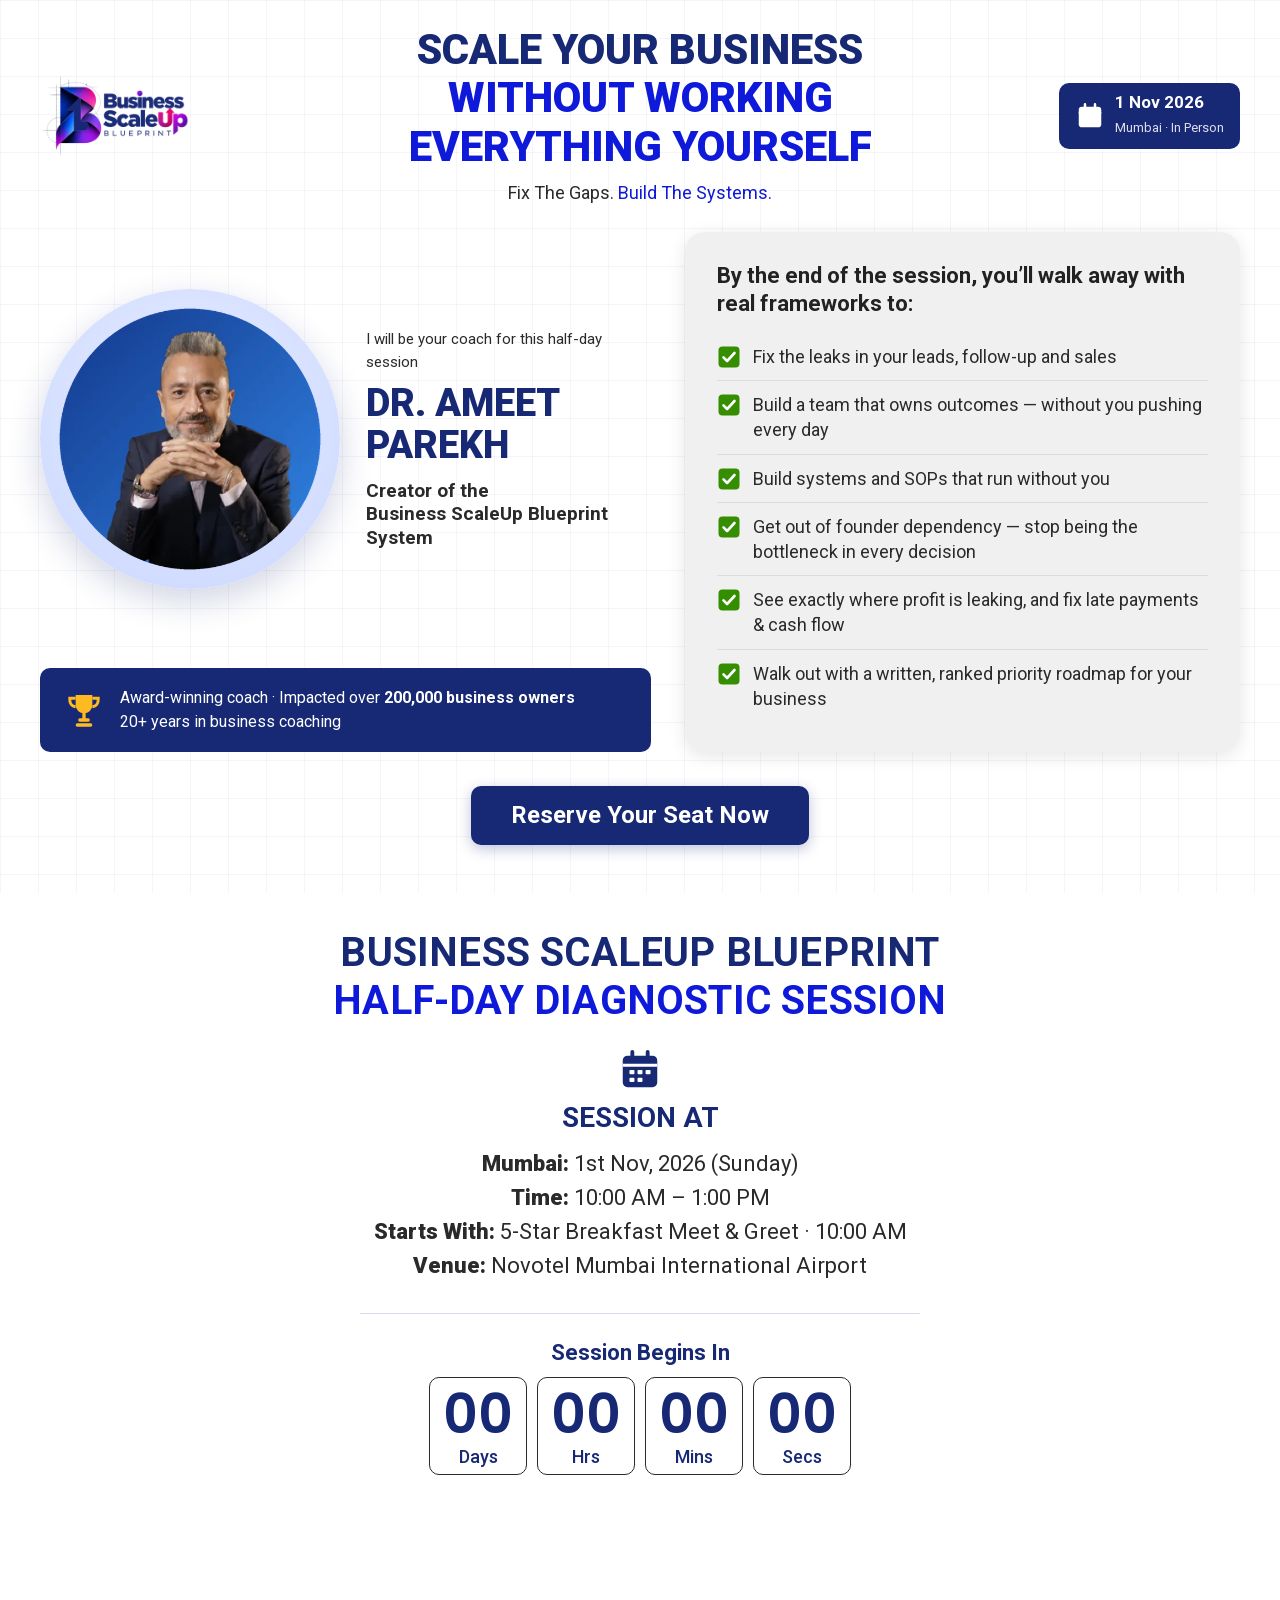
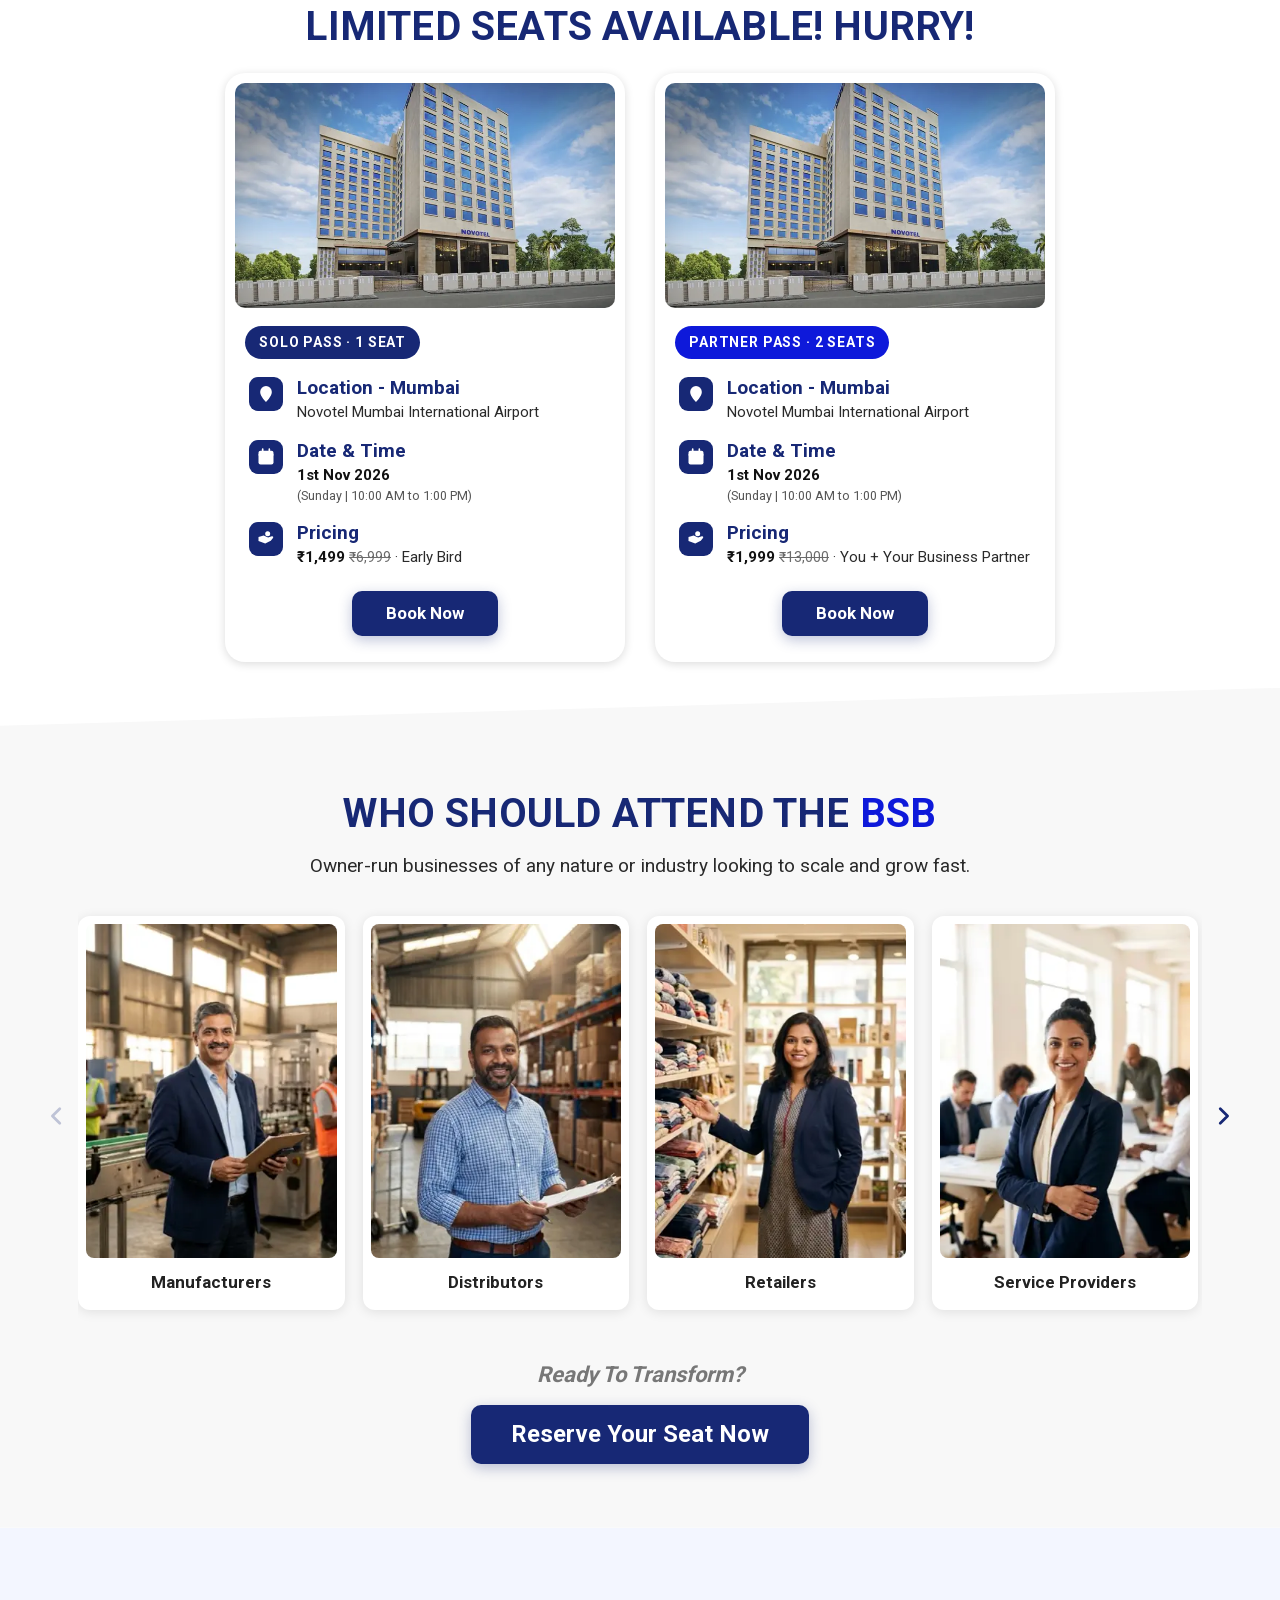
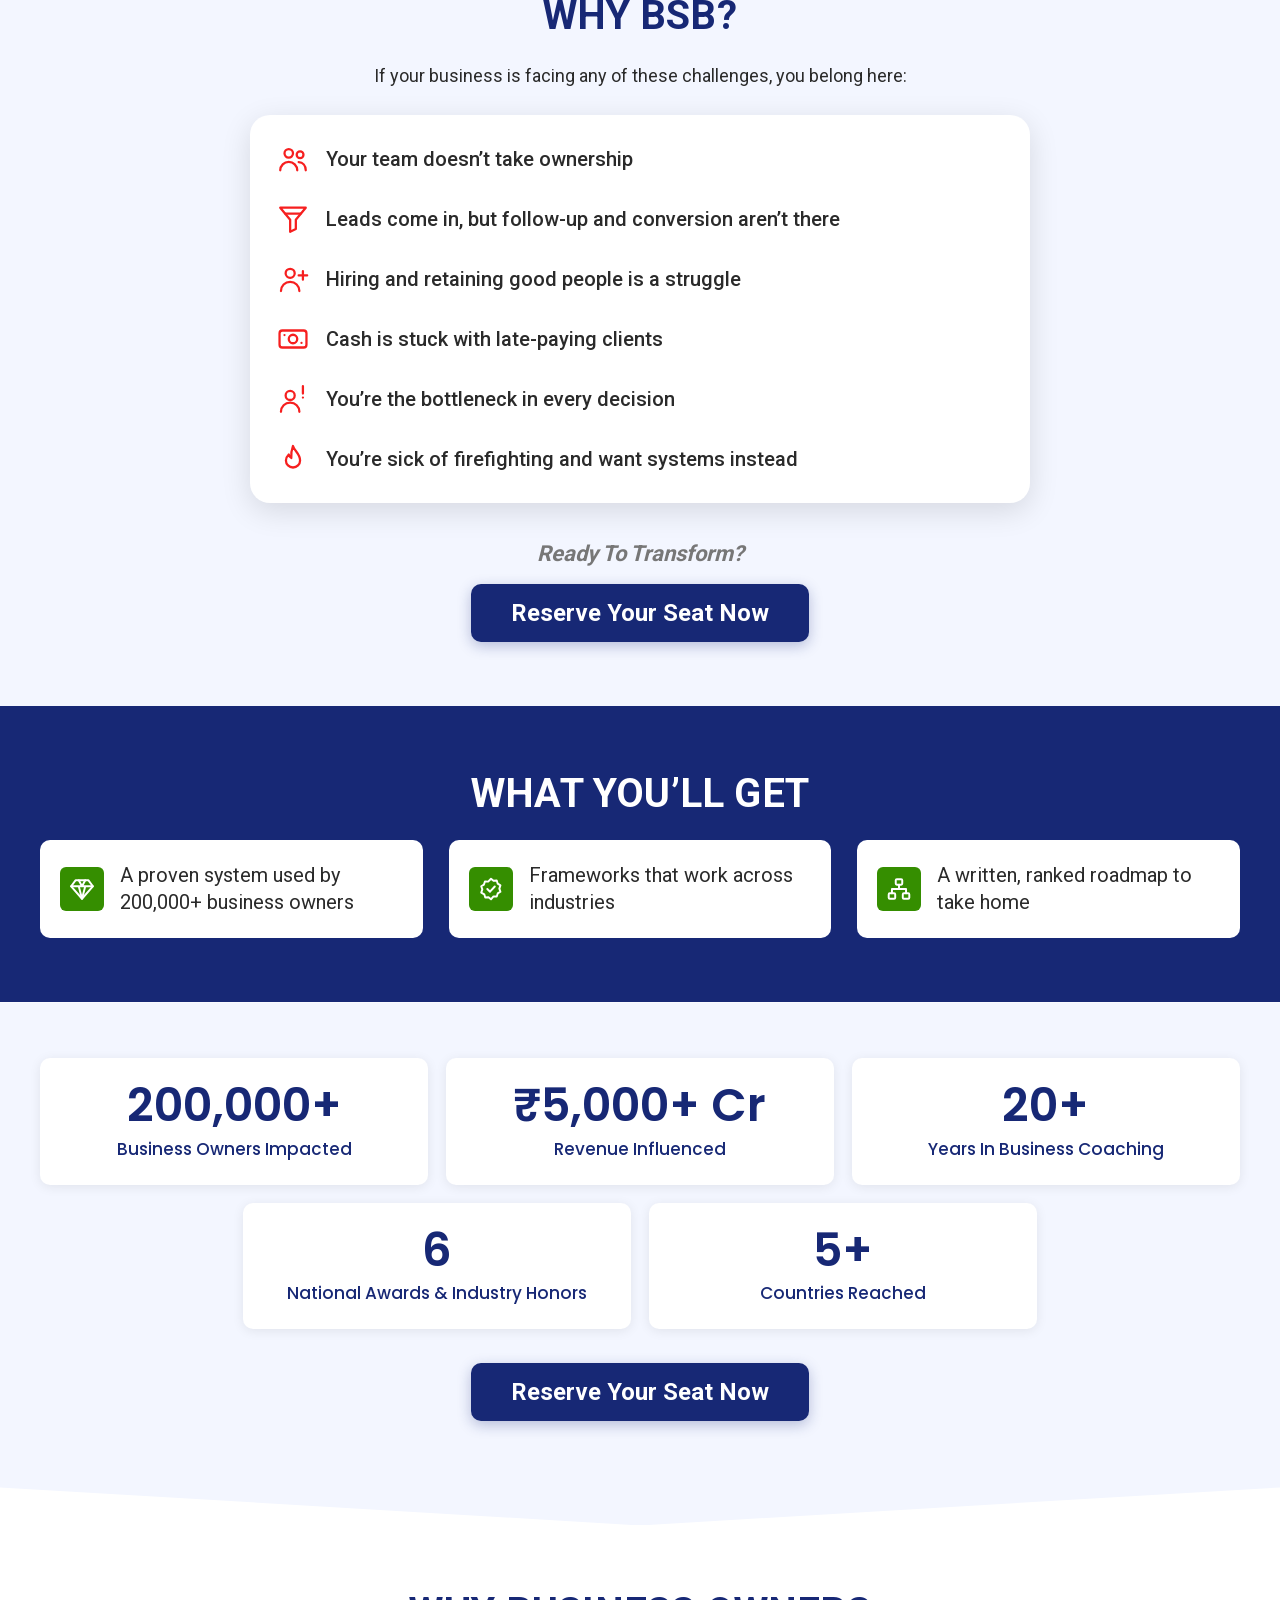
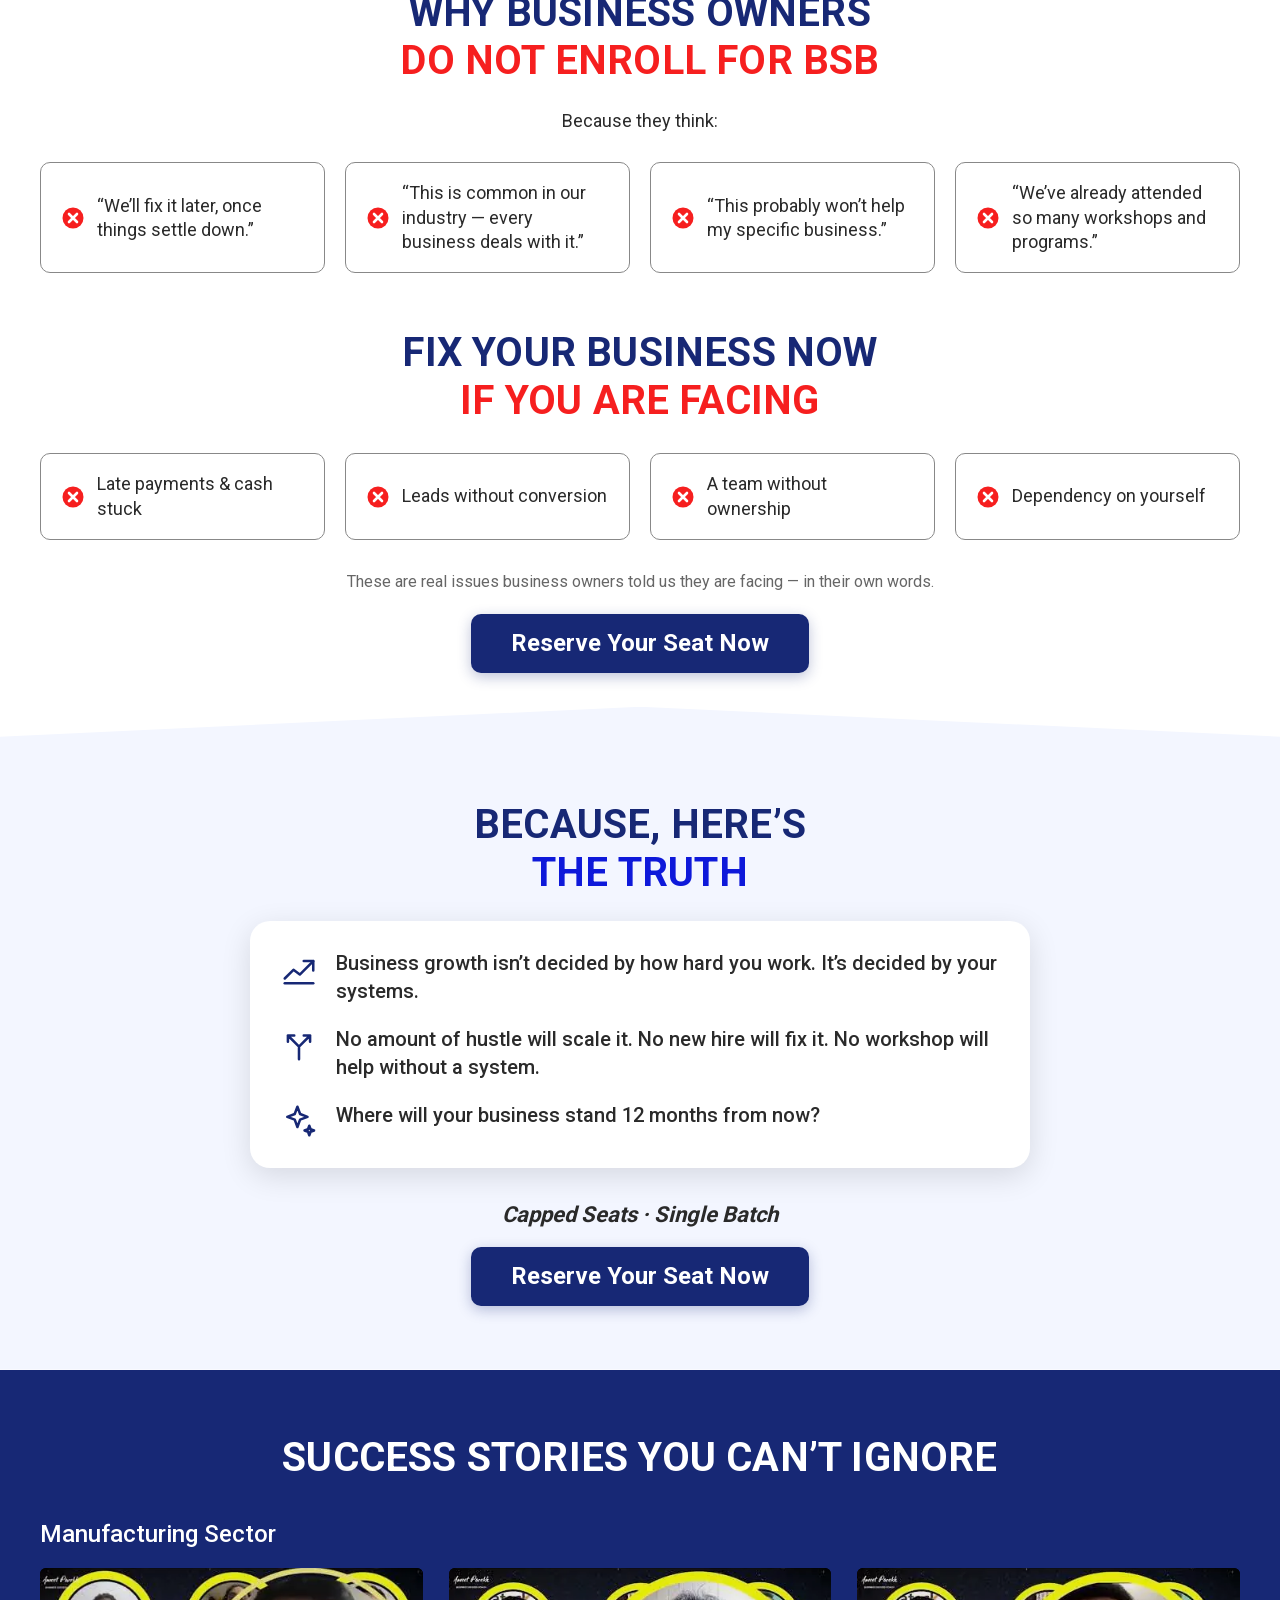
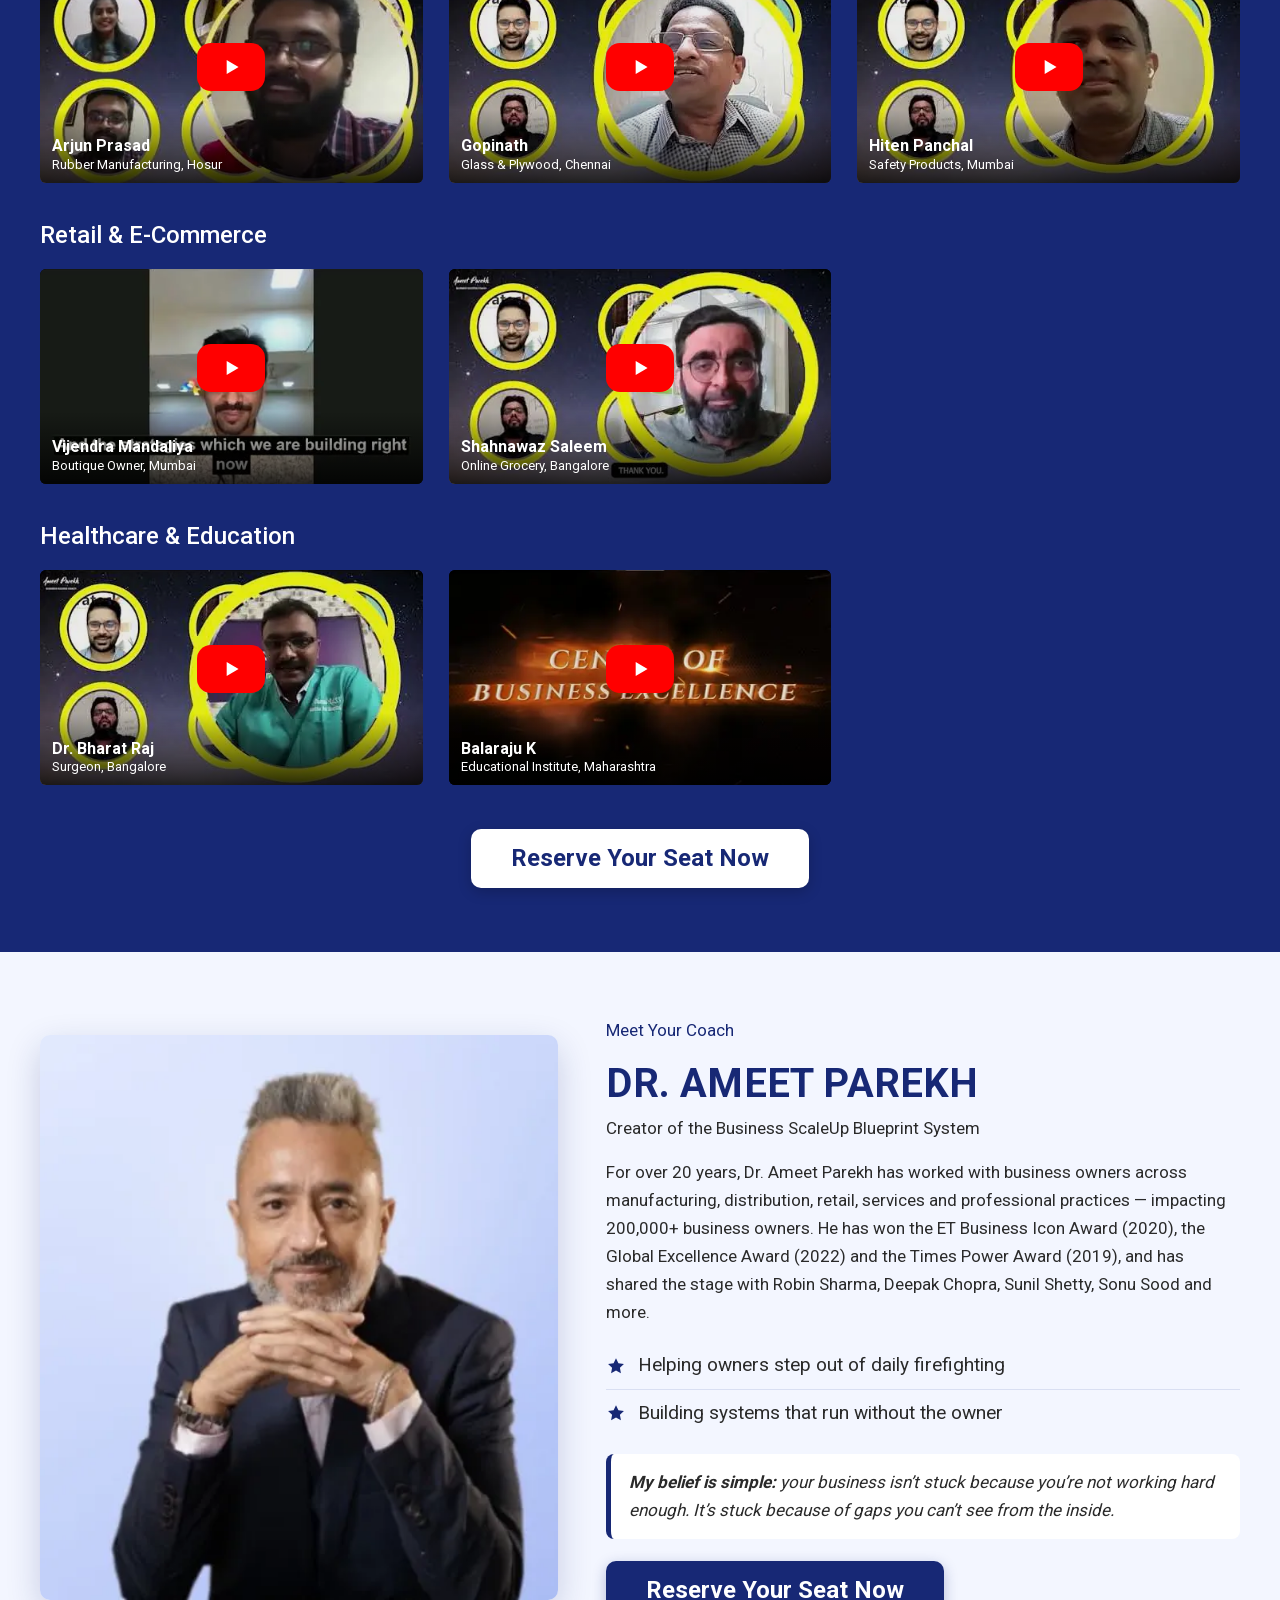
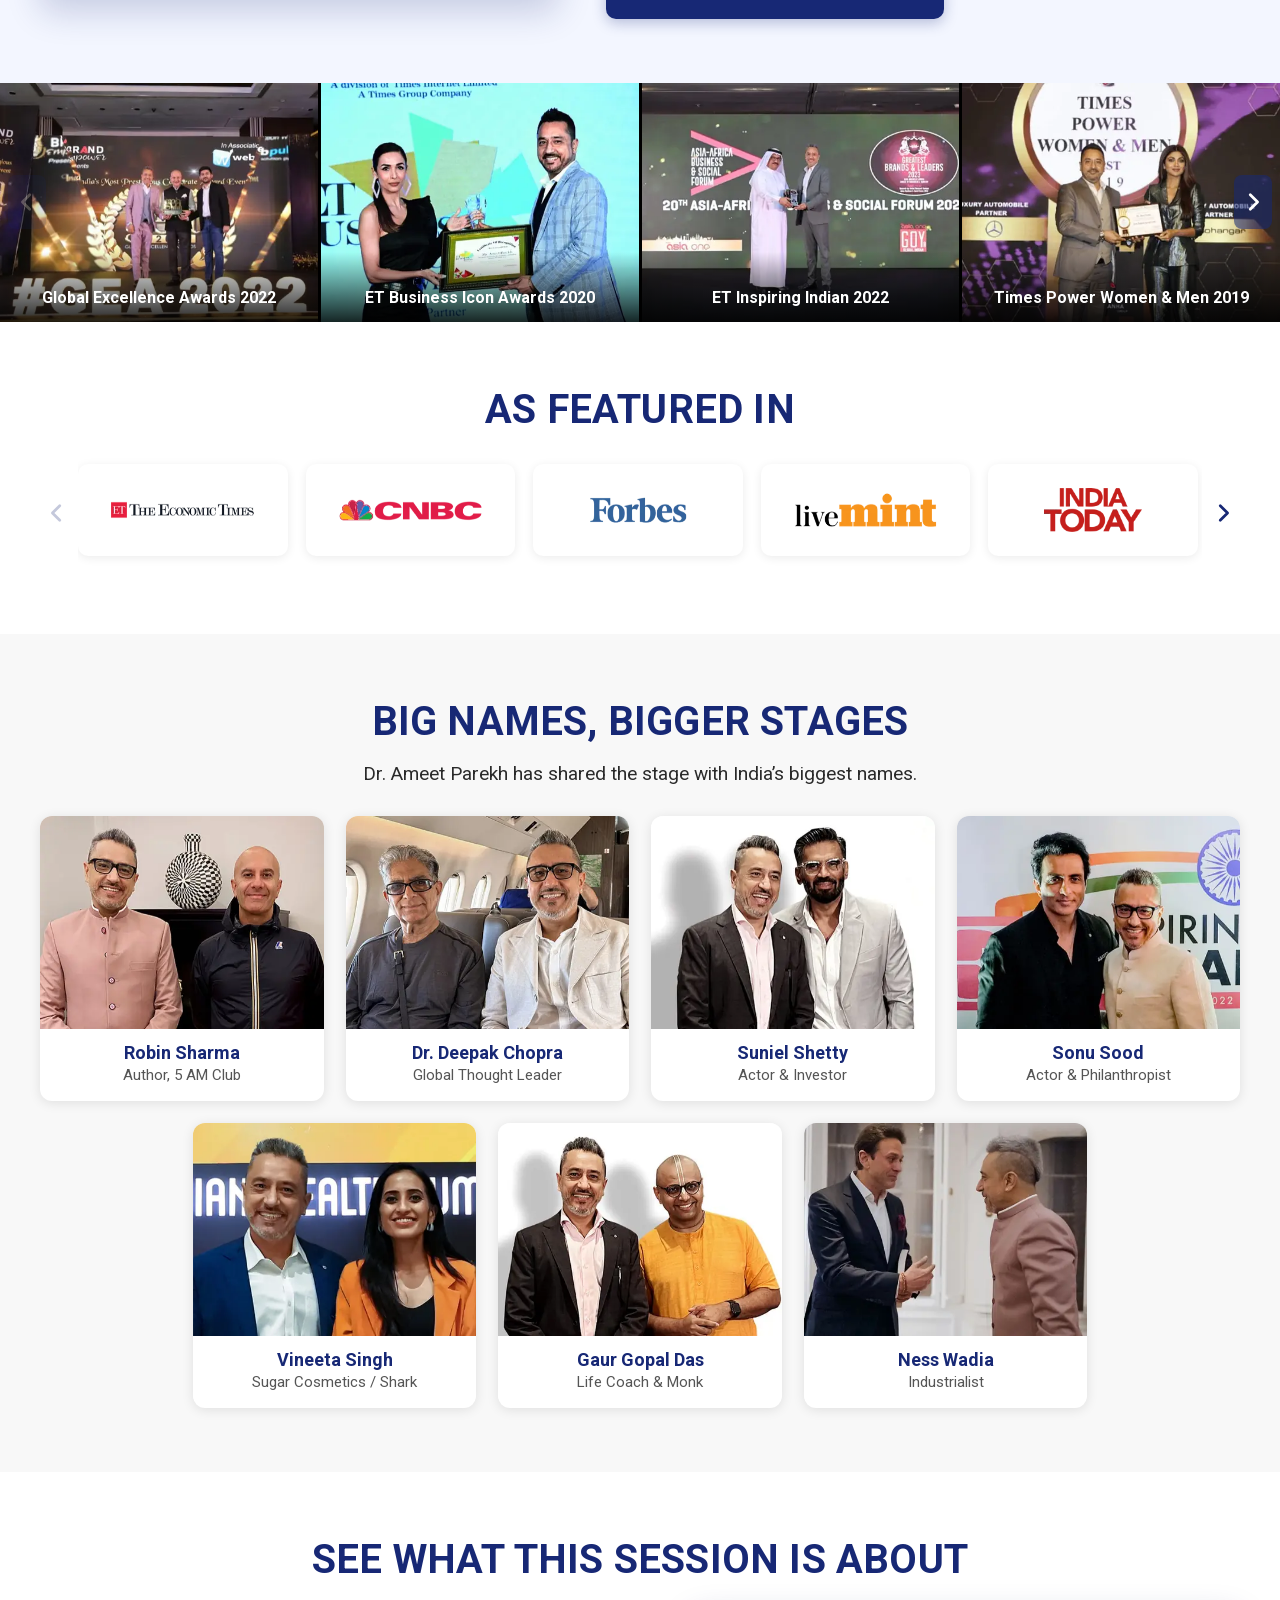
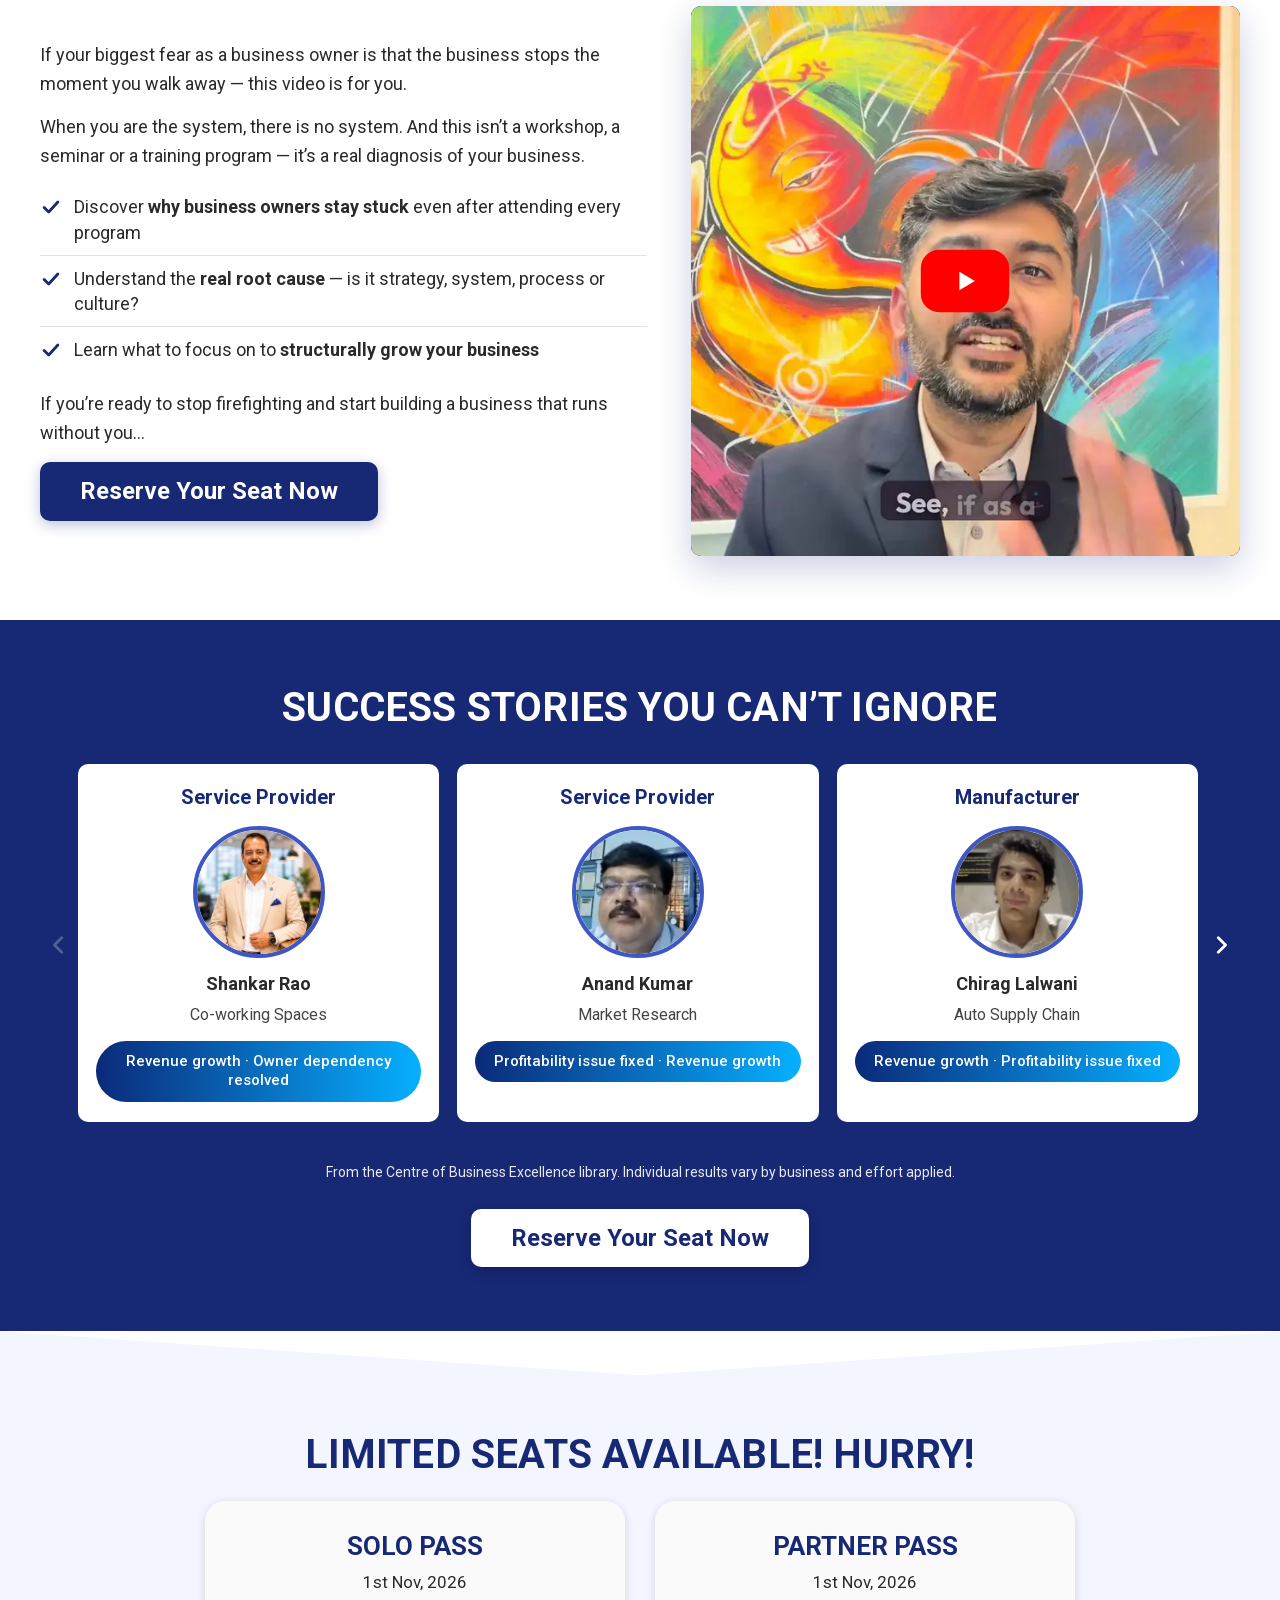
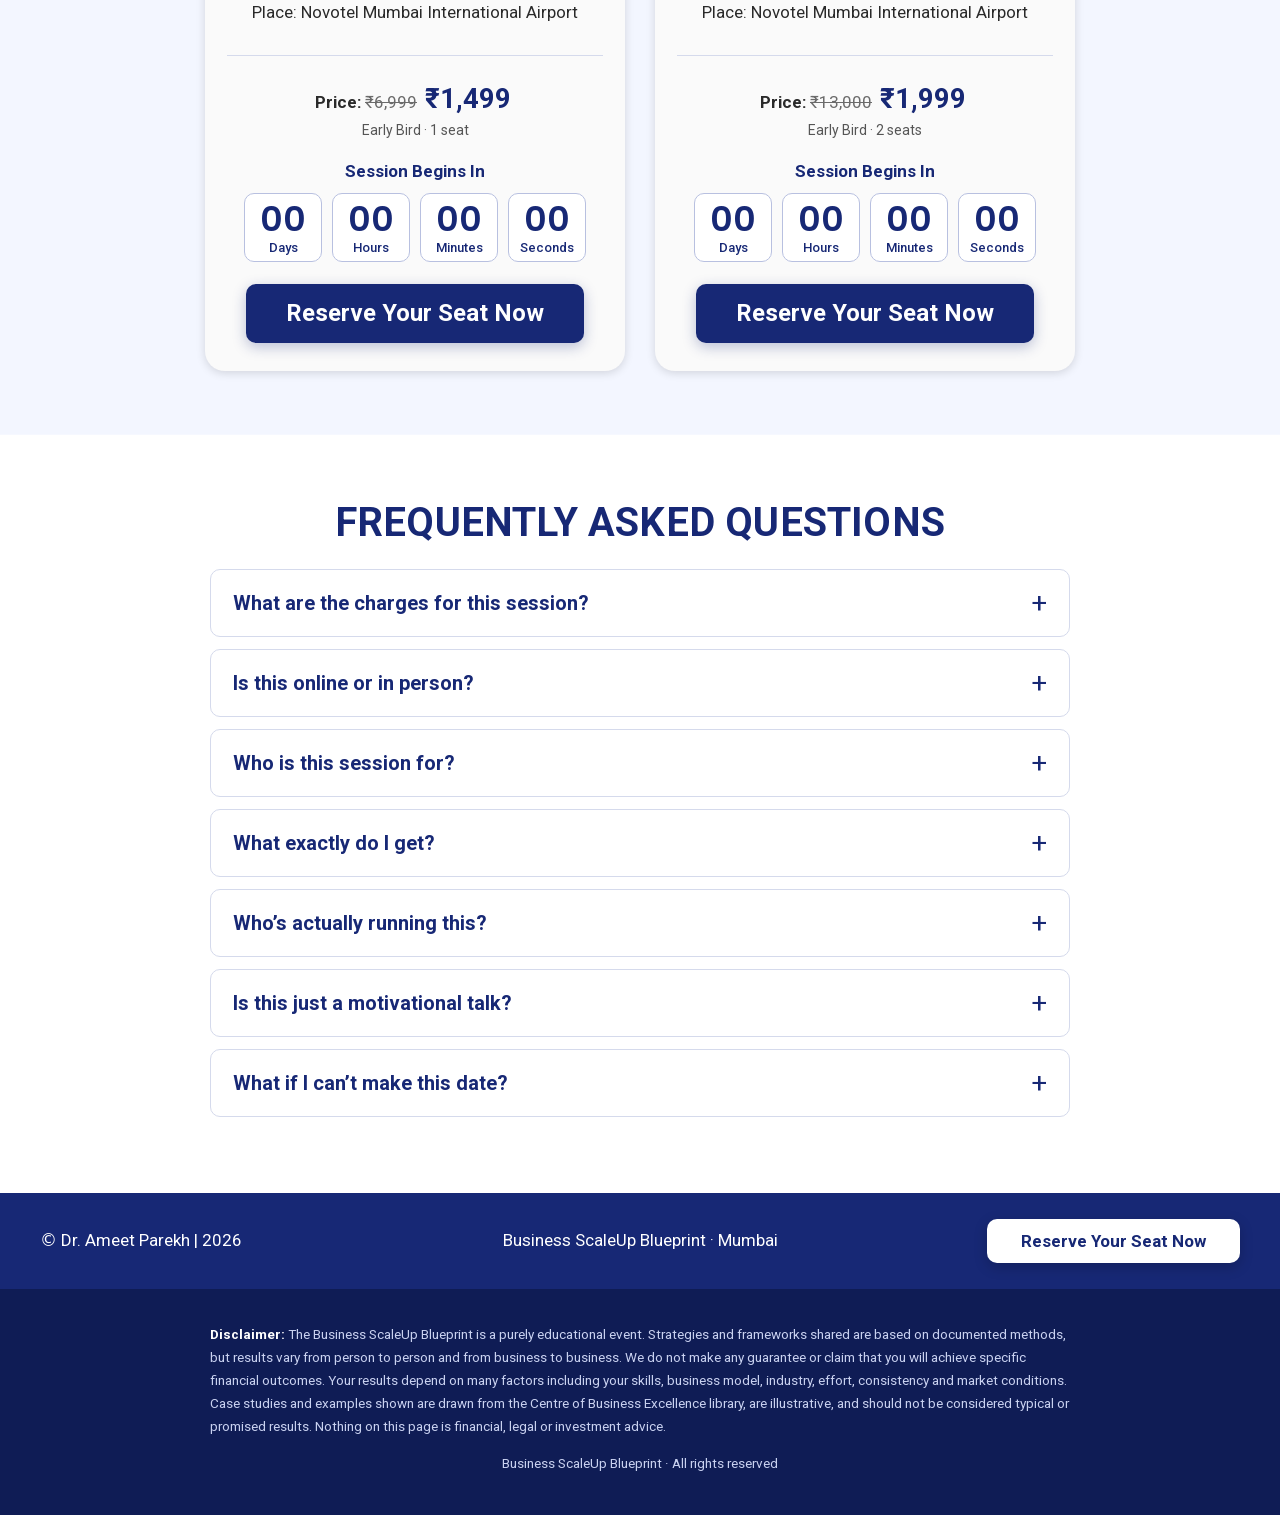
==== commit 2b59e7aa: "bsb-2026: speed + mobile optimisation (Lighthouse mobile 69 -> 100) - self-hosted font subsets, CSS " ====
--- a/bsb-2026/index.html
+++ b/bsb-2026/index.html
@@ -1,516 +1,459 @@
 <!doctype html>
 <html lang="en">
 <head>
-  <meta charset="utf-8">
-  <meta name="viewport" content="width=device-width, initial-scale=1">
-  <title>Business ScaleUp Blueprint — Mumbai, 1 Nov 2026</title>
-  <meta name="description" content="A half-day, in-person diagnostic session in Mumbai on 1 Nov 2026 with Dr. Ameet Parekh — find the gaps holding your business back and scale without working everything yourself.">
-  <link rel="icon" href="assets/favicon.png">
-  <link rel="preconnect" href="https://fonts.googleapis.com">
-  <link rel="preconnect" href="https://fonts.gstatic.com" crossorigin>
-  <link rel="stylesheet" href="https://fonts.googleapis.com/css2?family=Poppins:wght@500;600;700&family=Roboto:wght@400;500;700;900&display=swap">
-  <link rel="stylesheet" href="css/style.css?v=3">
+<meta charset="utf-8">
+<meta name="viewport" content="width=device-width, initial-scale=1, viewport-fit=cover">
+<title>Business ScaleUp Blueprint — Mumbai, 1 Nov 2026</title>
+<meta name="description" content="A half-day, in-person diagnostic session in Mumbai on 1 Nov 2026 with Dr. Ameet Parekh — find the gaps holding your business back and scale without working everything yourself.">
+<link rel="icon" href="assets/favicon-64.png" type="image/png">
+<link rel="apple-touch-icon" href="assets/apple-touch-icon.png">
+<link rel="preload" href="fonts/roboto-var.woff2" as="font" type="font/woff2" crossorigin><link rel="preload" href="assets/coach-circle.webp" as="image" type="image/webp" fetchpriority="high"><link rel="modulepreload" href="js/main.js?v=7aa63109"><link rel="modulepreload" href="../script/config.js?v=5"><style>@font-face{font-family:Roboto;font-style:normal;font-weight:400 900;font-display:swap;src:url(fonts/roboto-var.woff2) format("woff2")}@font-face{font-family:Poppins;font-style:normal;font-weight:500;font-display:swap;src:url(fonts/poppins-500.woff2) format("woff2")}@font-face{font-family:Poppins;font-style:normal;font-weight:600;font-display:swap;src:url(fonts/poppins-600.woff2) format("woff2")}@font-face{font-family:Poppins;font-style:normal;font-weight:700;font-display:swap;src:url(fonts/poppins-700.woff2) format("woff2")}:root{--navy:#172875;--blue:#0E19DA;--red:#F61F1F;--green:#358E00;--sky:#06B0FF;--text:#2A2A2A;--tint:#F3F6FF;--grey:#F8F8F8;--line:#DDD;--gold:#FDBA21;--shadow:0 2px 10px rgba(0,0,0,.14);--radius:10px;--radius-lg:20px}*,*:before,*:after{box-sizing:border-box}html{scroll-behavior:smooth;-webkit-text-size-adjust:100%;text-size-adjust:100%}body{margin:0;font-family:Roboto,system-ui,-apple-system,Segoe UI,Arial,sans-serif;color:var(--text);background:#fff;font-size:18px;line-height:1.5;-webkit-font-smoothing:antialiased}img{max-width:100%;height:auto;display:block}h1,h2,h3,h4,p,figure{margin:0}a{color:inherit}button{font-family:inherit}.wrap{width:min(1200px,100% - 40px);margin-inline:auto}.wrap.narrow{width:min(860px,100% - 40px)}.center{text-align:center}.blue,.blue-d{color:var(--blue)}.red{color:var(--red)}.white{color:#fff!important}.ic{width:24px;height:24px;flex:none;display:inline-block}.h2{font-size:40px;line-height:1.2;font-weight:700;color:var(--navy);text-transform:uppercase;letter-spacing:.2px;margin-bottom:22px}.h2.left{text-align:left;margin-bottom:6px}.lead-p{max-width:760px;margin:-8px auto 28px;font-size:19px}.cta-label{font-size:22px;font-weight:700;font-style:italic;color:#777;margin:34px 0 14px}.italic{font-style:italic;font-weight:700;font-size:22px;margin:30px 0 16px}.note-line{font-size:16px;color:#666;margin:30px auto 20px;max-width:640px}.foot-note{font-size:14px;text-align:center;margin:26px auto;max-width:640px;opacity:.9}.btn{display:inline-block;background:var(--navy);color:#fff;text-decoration:none;font-weight:700;font-size:24px;line-height:1.2;padding:15px 40px;border-radius:var(--radius);border:0;cursor:pointer;transition:transform .15s,box-shadow .15s,background .15s;box-shadow:0 4px 14px #17287547}@media(hover:hover){.btn:hover{background:#101d58;transform:translateY(-2px)}}.btn:focus-visible{outline:3px solid var(--sky);outline-offset:3px}.btn-sm{font-size:17px;padding:12px 34px}.btn-white{background:#fff;color:var(--navy);box-shadow:0 4px 14px #0003}.btn-white:hover{background:#eef2ff}.btn-block{display:block;width:100%;font-size:20px;margin-top:6px}.sec{padding:64px 0;position:relative}.tint-blue{background:var(--tint)}.tint-grey{background:var(--grey)}.navy{background:var(--navy);color:#fff}.slant{clip-path:polygon(0 38px,100% 0,100% 100%,0 100%);margin-top:-38px;padding-top:102px}.slant-top{clip-path:polygon(0 0,50% 44px,100% 0,100% 100%,0 100%);padding-top:100px}.slant-v{clip-path:polygon(0 0,100% 0,100% calc(100% - 38px),50% 100%,0 calc(100% - 38px));padding-bottom:104px}.slant-v2{clip-path:polygon(0 30px,50% 0,100% 30px,100% 100%,0 100%);margin-top:-30px;padding-top:94px}.hero{background:#fff;background-image:linear-gradient(rgba(23,40,117,.045) 1px,transparent 1px),linear-gradient(90deg,rgba(23,40,117,.045) 1px,transparent 1px);background-size:38px 38px;padding:26px 0 48px}.hero-top{display:grid;grid-template-columns:200px 1fr 200px;gap:24px;align-items:center;margin-bottom:26px}.hero-logo{width:150px;height:auto}.hero-title{text-align:center}.hero h1 .blue{display:block;text-wrap:balance}.hero h1{font-size:42px;line-height:1.15;font-weight:900;color:var(--navy);text-transform:uppercase}.hero-sub{font-size:18px;margin-top:8px}.hero-tag{justify-self:end;display:flex;align-items:center;gap:10px;background:var(--navy);color:#fff;border-radius:var(--radius);padding:10px 16px}.hero-tag .ic{width:30px;height:30px;color:#fff}.hero-tag strong{display:block;font-size:17px;line-height:1.1}.hero-tag small{font-size:13px;opacity:.85}.hero-main{display:grid;grid-template-columns:1.1fr 1fr;gap:34px;align-items:stretch;margin-bottom:34px}.coach-panel{display:flex;flex-direction:column;justify-content:space-between;gap:22px}.coach-row{display:flex;align-items:center;gap:26px;flex:1}.coach-circle{flex:none;width:300px;border-radius:50%;background:radial-gradient(circle at 50% 40%,#e8eeff,#c9d6ff);padding:8px;box-shadow:0 12px 34px #17287533}.coach-circle img{border-radius:50%;width:100%;height:auto}.small{font-size:15px}.coach-name{font-size:38px;line-height:1.1;font-weight:900;color:var(--navy);text-transform:uppercase;margin:10px 0 12px}.coach-role{font-size:19px;font-weight:700;line-height:1.25}.navy-strip{display:flex;align-items:center;gap:16px;background:var(--navy);color:#fff;border-radius:var(--radius);padding:18px 24px}.navy-strip p{font-size:16px;line-height:1.5}.ic-gold{color:var(--gold);width:40px;height:40px}.frameworks{background:#f0f0f0;border-radius:var(--radius-lg);padding:30px 32px;box-shadow:0 4px 18px #0000001a}.frameworks h3{font-size:22px;line-height:1.3;font-weight:700;color:#222;margin-bottom:14px}.tick-list{list-style:none;margin:0;padding:0}.tick-list li{display:flex;align-items:flex-start;gap:12px;padding:11px 0;border-bottom:1px solid #DCDCDC;font-size:18px;line-height:1.4}.tick-list li:last-child{border-bottom:0}.ic-green{color:var(--green);margin-top:1px}.session{background:#fff;padding-top:36px}.big-ic{width:46px;height:46px;margin:6px auto 4px;display:block}.ic-navy{color:var(--navy)}.session-at{font-size:28px;font-weight:700;color:var(--navy);text-transform:uppercase;margin-bottom:8px}.session-line{font-size:22px;line-height:1.55}.session-line strong{font-weight:900}.thin{width:min(560px,100%);border:0;border-top:1px solid #D5DAEC;margin:30px auto 22px}.small-h{font-size:22px;text-transform:none}.countdown{display:flex;justify-content:center;gap:10px;flex-wrap:wrap}.countdown>div{min-width:98px;border:1px solid #2A2A2A;border-radius:var(--radius);padding:8px 10px 4px;text-align:center}.countdown b{display:block;font-family:Poppins,sans-serif;font-weight:600;font-size:54px;line-height:1.05;color:var(--navy)}.countdown span{display:block;font-size:18px;font-weight:500;color:var(--navy)}.countdown.mini>div{min-width:78px;border-color:#b8c0e0;background:#fff}.countdown.mini b{font-size:34px}.countdown.mini span{font-size:13px}.pass-cards{display:grid;grid-template-columns:repeat(2,minmax(0,400px));gap:30px;justify-content:center;margin-top:10px}.pcard{background:#fff;border-radius:var(--radius-lg);box-shadow:var(--shadow);padding:10px 10px 26px;display:flex;flex-direction:column;gap:18px;text-align:left}.pcard-img{width:100%;aspect-ratio:16/9.5;object-fit:cover;border-radius:var(--radius)}.pcard-badge{align-self:flex-start;margin:0 10px;background:var(--navy);color:#fff;font-weight:700;font-size:14px;text-transform:uppercase;letter-spacing:.06em;padding:6px 14px;border-radius:999px}.pcard-badge.alt{background:var(--blue)}.prow{display:flex;gap:14px;align-items:flex-start;padding:0 14px}.ic-navy-sq{width:34px;height:34px;padding:7px;background:var(--navy);color:#fff;border-radius:9px}.prow h3{font-size:19px;font-weight:700;color:var(--navy);line-height:1.2}.prow p{font-size:15px;line-height:1.35;margin-top:2px}.prow p b{font-weight:700;color:#111}.prow s{color:#6b6b6b;font-size:14px}.tiny{font-size:12.5px!important;color:#555}.pcard .btn{align-self:center;margin-top:6px}.carousel{--gap:18px;position:relative;padding:0 38px}.carousel.full{padding:0}.car-track{display:flex;gap:var(--gap);overflow-x:auto;scroll-snap-type:x mandatory;scrollbar-width:none;-ms-overflow-style:none;scroll-behavior:smooth;padding:8px 2px 14px}.car-track::-webkit-scrollbar{display:none}.car-track{overscroll-behavior-x:contain}.car-track>*{flex:0 0 calc((100% - var(--gap)*(var(--per) - 1))/var(--per));scroll-snap-align:start}.car-btn{position:absolute;top:50%;transform:translateY(-50%);width:34px;height:44px;display:grid;place-items:center;background:none;border:0;color:var(--navy);cursor:pointer;z-index:2;padding:0}.car-btn.prev{left:0}.car-btn.next{right:0}.car-btn .ic{width:22px;height:22px}.car-btn:disabled{opacity:.25;cursor:default}.car-btn.light{color:#fff;background:#1728758c;border-radius:8px;width:38px;height:54px}.car-btn.light:hover{background:#172875d9}.carousel.full .car-btn.prev{left:8px}.carousel.full .car-btn.next{right:8px}.carousel.cases .car-btn.light{background:transparent;color:#fff}.icard{background:#fff;border-radius:12px;box-shadow:0 2px 12px #0000001a;padding:8px 8px 14px;text-align:center}.icard img{width:100%;aspect-ratio:3/4;object-fit:cover;object-position:center 12%;border-radius:8px}.icard figcaption{margin-top:12px;font-weight:700;font-size:17px;color:#222}.why-card{background:#fff;border-radius:var(--radius-lg);box-shadow:0 8px 30px #0000001f;max-width:780px;margin:26px auto 0;padding:14px 26px}.why-row{display:flex;align-items:center;gap:16px;padding:13px 0;font-size:20px;font-weight:500}.ic-red{color:var(--red)}.why-row .ic{width:34px;height:34px}.get-cards{display:grid;grid-template-columns:repeat(3,1fr);gap:26px;margin-top:14px}.get-card{background:#fff;color:var(--text);border-radius:var(--radius);display:flex;align-items:center;gap:16px;padding:22px 20px;font-size:20px;line-height:1.35}.gsq{flex:none;width:44px;height:44px;background:var(--green);color:#fff;display:grid;place-items:center;border-radius:6px}.gsq .ic{width:26px;height:26px}.stats-sec{padding-top:56px}.stats{display:flex;flex-wrap:wrap;justify-content:center;gap:18px}.stat{flex:0 1 calc((100% - 36px)/3);min-width:250px;background:#fff;border-radius:var(--radius);box-shadow:0 2px 12px #00000014;text-align:center;padding:22px 18px}.stat b{display:block;font-family:Poppins,sans-serif;font-weight:600;font-size:46px;line-height:1.1;color:var(--navy)}.stat span{display:block;font-family:Poppins,sans-serif;font-weight:500;font-size:17px;color:var(--navy);margin-top:6px}.obj-grid{display:grid;grid-template-columns:repeat(3,1fr);gap:20px;margin-top:28px}.obj-grid.four{grid-template-columns:repeat(4,1fr)}.obj{display:flex;align-items:center;gap:12px;border:1px solid #888;border-radius:var(--radius);padding:18px 20px;font-size:18px;background:#fff;line-height:1.35}.obj .ic{width:24px;height:24px}.truth-card{background:#fff;border-radius:var(--radius-lg);box-shadow:0 8px 30px #0000001f;max-width:780px;margin:24px auto 0;padding:28px 30px;display:grid;gap:20px}.truth-row{display:flex;gap:18px;align-items:flex-start;font-size:20px;font-weight:500;line-height:1.4}.ic-navy-line{color:var(--navy);width:38px;height:38px;margin-top:1px}.sector{font-size:24px;font-weight:500;color:#fff;margin:34px 0 16px}.vid-row{display:grid;grid-template-columns:repeat(3,1fr);gap:26px}.vid{position:relative;display:block;padding:0;border:0;background:#000;cursor:pointer;border-radius:6px;overflow:hidden;aspect-ratio:16/9;width:100%}.vid img{width:100%;height:100%;object-fit:cover;opacity:.92;transition:transform .3s,opacity .2s}.vid:hover img{transform:scale(1.04);opacity:1}.play{position:absolute;left:50%;top:46%;transform:translate(-50%,-50%);width:68px;height:48px;background:red;border-radius:14px;display:grid;place-items:center;color:#fff}.play .ic{width:26px;height:26px}.vcap{position:absolute;left:0;right:0;bottom:0;padding:26px 12px 9px;background:linear-gradient(transparent,#000000d1);color:#fff;text-align:left;font-size:13px;line-height:1.3}.vcap b{display:block;font-size:16px}.coach-split{display:grid;grid-template-columns:.9fr 1.1fr;gap:48px;align-items:center}.coach-big{width:100%;height:auto;border-radius:var(--radius);box-shadow:0 12px 34px #17287533}.eyebrow{font-size:17px;color:var(--navy);margin-bottom:6px}.role{font-size:18px;margin-bottom:18px}.coach-text>p{font-size:17px;line-height:1.65;margin-bottom:16px}.star-list{list-style:none;margin:0 0 18px;padding:0}.star-list li{display:flex;align-items:center;gap:12px;padding:9px 0;border-bottom:1px solid #D9DFF2;font-size:19px}.star-list li:last-child{border-bottom:0}.star-list .ic{color:var(--navy);width:20px;height:20px}.belief{background:#fff;border-left:5px solid var(--navy);border-radius:8px;padding:14px 18px;margin:6px 0 22px!important;font-size:17px;font-style:italic}.strip{background:#000}.acard{position:relative;aspect-ratio:4/3}.acard img{width:100%;height:100%;object-fit:cover}.acard figcaption{position:absolute;left:0;right:0;bottom:0;padding:34px 14px 12px;background:linear-gradient(transparent,#000000d9);color:#fff;font-weight:700;font-size:16px;text-align:center}.strip .car-track{padding:0}.logos{margin-top:8px}.logo-card{display:flex;align-items:center;justify-content:center;height:92px;padding:10px 14px;background:#fff;border-radius:10px;box-shadow:0 2px 10px #00000014}.logo-card img{max-height:44px;width:auto;max-width:100%;object-fit:contain}.names-grid{display:flex;flex-wrap:wrap;justify-content:center;gap:22px;margin-top:10px}.names-grid .ncard{flex:0 0 calc((100% - 66px)/4)}.ncard{background:#fff;border-radius:12px;box-shadow:0 2px 12px #0000001a;overflow:hidden;text-align:center}.ncard img{width:100%;aspect-ratio:4/3;object-fit:cover}.ncard figcaption{padding:12px 10px 16px;font-size:15px;color:#555;line-height:1.35}.ncard figcaption b{display:block;font-size:18px;color:var(--navy)}.vsl-split{display:grid;grid-template-columns:1.05fr .95fr;gap:44px;align-items:center}.vsl-text p{font-size:18px;line-height:1.6;margin-bottom:14px}.check-list{list-style:none;margin:6px 0 18px;padding:0}.check-list li{display:flex;gap:12px;align-items:flex-start;padding:10px 0;border-bottom:1px solid #E3E3E3;font-size:18px;line-height:1.4}.check-list li:last-child{border-bottom:0}.check-list .ic{color:var(--navy);width:22px;height:22px;margin-top:2px}.vsl-box video{width:100%;height:auto;aspect-ratio:1/1;object-fit:cover;background:#000;border-radius:var(--radius);box-shadow:0 12px 34px #17287538}.scard{background:#fff;color:var(--text);border-radius:var(--radius);padding:18px 18px 20px;text-align:center;display:flex;flex-direction:column;align-items:center;gap:6px}.scat{font-size:20px;font-weight:700;color:var(--navy)}.scard img{width:132px;height:132px;border-radius:50%;object-fit:cover;border:4px solid #3F57C4;margin:8px 0 6px}.scard h3{font-size:18px;font-weight:700}.scard p{font-size:16px;color:#444}.pill{margin-top:8px;width:100%;background:linear-gradient(90deg,#0b2a7a,#06b0ff);color:#fff;font-weight:500;font-size:15px;line-height:1.3;padding:11px 12px;border-radius:999px}.cases .car-track{padding-top:10px}.price-blocks{display:grid;grid-template-columns:repeat(2,minmax(0,420px));gap:30px;justify-content:center;margin-top:12px}.pblock{background:#fafafa;border-radius:var(--radius-lg);box-shadow:var(--shadow);text-align:center;padding:26px 22px 28px}.pblock h3{font-size:26px;font-weight:700;color:var(--navy);text-transform:uppercase}.pdate{font-size:22px;margin:4px 0}.pblock p{font-size:17px}.pprice{margin-top:4px}.pprice strong{font-size:28px;color:var(--navy);margin:0 4px}.pprice s{color:#6b6b6b}.pprice small{display:block;font-size:14px;color:#555}.cd-label{font-weight:700;color:var(--navy);margin:18px 0 8px}.pblock .countdown{margin-bottom:22px}.faq details{background:#fff;border:1px solid #D5DAEC;border-radius:var(--radius);margin-bottom:12px;overflow:hidden}.faq summary{cursor:pointer;list-style:none;padding:18px 54px 18px 22px;font-size:20px;font-weight:700;color:var(--navy);position:relative}.faq summary::-webkit-details-marker{display:none}.faq summary:after{content:"+";position:absolute;right:22px;top:50%;transform:translateY(-50%);font-size:28px;font-weight:400;line-height:1}.faq details[open] summary:after{content:"\2013"}.faq details[open] summary{background:var(--tint)}.faq details p{padding:6px 22px 20px;font-size:18px;line-height:1.6}footer{background:var(--navy);color:#fff;padding:26px 0}.foot-row{display:grid;grid-template-columns:1fr auto 1fr;align-items:center;gap:20px}.foot-row p{font-size:17px}.foot-mid{text-align:center}.foot-row .btn{justify-self:end}.disclaimer{background:#0f1c55;color:#c9d1f0;padding:34px 0 40px;font-size:13.5px;line-height:1.7}.disclaimer p+p{margin-top:14px}.disclaimer b{color:#fff}.modal{position:fixed;inset:0;z-index:1000;background:#0a102dad;display:grid;place-items:center;padding:16px;overflow-y:auto}.modal[hidden]{display:none}.dialog{position:relative;background:#fff;border-radius:16px;width:min(560px,100%);padding:30px 30px 28px;margin:auto;box-shadow:0 24px 70px #0006}.m-close{position:absolute;right:12px;top:8px;width:40px;height:40px;border:0;background:none;font-size:34px;line-height:1;color:#555;cursor:pointer}.m-close.light{color:#fff;right:-4px;top:-46px}.dialog h3{font-size:25px;line-height:1.25;color:var(--navy);font-weight:700;margin-right:30px}.lead-pass{margin-top:8px;font-weight:700;color:var(--blue);font-size:15px}.lead-pass:empty{display:none}.lead-only{margin:14px 0 18px;font-size:16px;line-height:1.5;background:var(--tint);border-radius:10px;padding:12px 14px}#lead-form{display:grid;gap:14px}#lead-form label{display:grid;gap:6px;font-size:15px;font-weight:500;color:#222}#lead-form input,#lead-form select{width:100%;border:1.5px solid #C8CFE6;border-radius:8px;padding:12px 13px;font:inherit;font-size:16px;background:#fff;color:var(--text)}#lead-form input:focus,#lead-form select:focus{outline:0;border-color:var(--navy);box-shadow:0 0 0 3px #17287526}.form-err{color:#c00;font-size:15px;font-weight:500}.yt-dialog{position:relative;width:min(960px,100%)}.yt-frame{position:relative;aspect-ratio:16/9;background:#000;border-radius:8px;overflow:hidden}.yt-frame iframe{position:absolute;inset:0;width:100%;height:100%;border:0}body.no-scroll{overflow:hidden}@media(max-width:1000px){.h2{font-size:32px}.hero-top{grid-template-columns:1fr;text-align:center;gap:14px}.hero-logo{margin-inline:auto;width:130px}.hero-tag{justify-self:center}.hero h1{font-size:34px}.hero-main{grid-template-columns:1fr}.coach-row{justify-content:center}.get-cards{grid-template-columns:1fr}.obj-grid.four{grid-template-columns:repeat(2,1fr)}.obj-grid{grid-template-columns:1fr}.coach-split,.vsl-split{grid-template-columns:1fr;gap:28px}.coach-big{max-width:460px;margin-inline:auto}.names-grid .ncard{flex-basis:calc((100% - 22px)/2)}.carousel{--per:var(--per-md) !important}.car-track>*{flex-basis:calc((100% - var(--gap)*(var(--per-md) - 1))/var(--per-md))}}@media(max-width:700px){body{font-size:16px}.wrap{width:calc(100% - 32px)}.sec{padding:46px 0}.slant{padding-top:84px}.h2{font-size:26px}.btn{font-size:18px;padding:14px 26px}.btn-sm{font-size:16px}.hero{padding:18px 0 34px}.hero h1{font-size:27px}.hero-sub{font-size:16px}.coach-row{flex-direction:column;text-align:center;gap:14px}.coach-circle{width:230px}.coach-name{font-size:30px}.frameworks{padding:22px 18px}.frameworks h3{font-size:19px}.tick-list li{font-size:16px}.session-line{font-size:18px}.countdown{gap:7px}.countdown>div{min-width:72px}.countdown b{font-size:34px}.countdown span{font-size:13px}.pass-cards,.price-blocks{grid-template-columns:1fr}.why-row,.get-card{font-size:17px}.stat{flex-basis:100%}.stat b{font-size:38px}.obj-grid.four{grid-template-columns:1fr}.truth-row{font-size:17px}.vid-row{grid-template-columns:1fr}.sector{font-size:21px}.names-grid{gap:12px}.names-grid .ncard{flex-basis:calc((100% - 12px)/2)}.ncard figcaption{font-size:13px}.ncard figcaption b{font-size:15px}.carousel{padding:0 30px}.carousel.full{padding:0}.carousel{--per:var(--per-sm) !important}.car-track>*{flex-basis:calc((100% - var(--gap)*(var(--per-sm) - 1))/var(--per-sm))}.icard figcaption{font-size:14px}.logo-card{height:76px}.logo-card img{max-height:34px}.acard figcaption{font-size:13px;padding:26px 8px 8px}.foot-row{grid-template-columns:1fr;text-align:center;gap:12px}.foot-row .btn{justify-self:center}.dialog{padding:24px 18px}.dialog h3{font-size:21px}.faq summary{font-size:17px}.faq details p{font-size:16px}}@media(prefers-reduced-motion:reduce){html,.car-track{scroll-behavior:auto}.btn,.vid img{transition:none}}.hero-cta-m,.m-bar{display:none}.vsl-facade{position:relative;display:block;width:100%;aspect-ratio:1/1;padding:0;border:0;background:#000;border-radius:var(--radius);overflow:hidden;cursor:pointer;-webkit-tap-highlight-color:transparent}.vsl-facade img{width:100%;height:100%;object-fit:cover}.vsl-facade .play{top:50%;transform:translate(-50%,-50%) scale(1.3)}body.no-scroll .m-bar{display:none!important}.vsl-box .vsl-facade{box-shadow:0 12px 34px #17287538}@media(max-width:700px){.hero{padding:14px 0 30px}.hero-top{gap:8px;margin-bottom:18px}.hero-logo{width:112px}.hero h1{font-size:27px}.hero-sub{margin-top:6px}.hero-top .hero-tag{display:none}.hero-cta-m{display:block;margin-top:16px}.hero-cta-m .btn{display:block;width:100%;max-width:340px;margin-inline:auto;font-size:18px;padding:15px 20px}.hero-cta-m small{display:block;margin-top:10px;font-size:13.5px;color:#555;font-weight:500}.coach-circle{width:200px}.m-bar{display:block;position:fixed;left:0;right:0;bottom:0;z-index:900;padding:10px 14px calc(10px + env(safe-area-inset-bottom));background:#fff;border-top:1px solid #D5DAEC;box-shadow:0 -6px 20px #00000024;transform:translateY(112%);visibility:hidden;transition:transform .25s ease,visibility 0s linear .25s}.m-bar.show{transform:none;visibility:visible;transition:transform .25s ease}.m-bar .btn{display:block;width:100%;text-align:center;font-size:16.5px;padding:14px 12px}.disclaimer{padding-bottom:calc(40px + env(safe-area-inset-bottom))}}@media(prefers-reduced-motion:reduce){.m-bar,.m-bar.show{transition:none}}
+</style>
 </head>
 <body>
-
-<!-- ============ SVG ICON SPRITE ============ -->
 <svg width="0" height="0" style="position:absolute" aria-hidden="true" focusable="false">
-  <defs>
-    <symbol id="i-pin" viewBox="0 0 24 24"><path d="M12 2.5a7 7 0 0 0-7 7c0 5.2 7 12 7 12s7-6.8 7-12a7 7 0 0 0-7-7z" fill="currentColor"/><circle cx="12" cy="9.5" r="2.6" fill="#fff"/></symbol>
-    <symbol id="i-cal" viewBox="0 0 24 24"><rect x="3" y="4.5" width="18" height="16.5" rx="2.5" fill="currentColor"/><path d="M3 9.5h18" stroke="#fff" stroke-width="1.6"/><path d="M8 2.5v3.5M16 2.5v3.5" stroke="currentColor" stroke-width="2" stroke-linecap="round"/><g fill="#fff"><rect x="6.5" y="12" width="2.6" height="2.2" rx=".5"/><rect x="10.7" y="12" width="2.6" height="2.2" rx=".5"/><rect x="14.9" y="12" width="2.6" height="2.2" rx=".5"/><rect x="6.5" y="16" width="2.6" height="2.2" rx=".5"/><rect x="10.7" y="16" width="2.6" height="2.2" rx=".5"/></g></symbol>
-    <symbol id="i-price" viewBox="0 0 24 24"><path d="M3 9.5l6.2-1.6 5.3 2.2 4.5-1.3c1.3-.4 2.2.9 1.4 2l-2.7 3.4-6.6 3.3L3 14.5z" fill="currentColor"/><circle cx="14" cy="5.6" r="3" fill="#fff"/><text x="14" y="7.3" font-size="4.6" font-weight="700" text-anchor="middle" fill="currentColor" font-family="Arial,sans-serif">₹</text></symbol>
-    <symbol id="i-tick" viewBox="0 0 24 24"><rect x="1.5" y="1.5" width="21" height="21" rx="4" fill="currentColor"/><path d="M6.5 12.4l3.6 3.6 7.4-8" fill="none" stroke="#fff" stroke-width="2.6" stroke-linecap="round" stroke-linejoin="round"/></symbol>
-    <symbol id="i-x" viewBox="0 0 24 24"><circle cx="12" cy="12" r="10.5" fill="currentColor"/><path d="M8 8l8 8M16 8l-8 8" stroke="#fff" stroke-width="2.6" stroke-linecap="round"/></symbol>
-    <symbol id="i-star" viewBox="0 0 24 24"><path d="M12 2.6l2.9 6 6.6.9-4.8 4.6 1.2 6.5L12 17.4l-5.9 3.2 1.2-6.5L2.5 9.5l6.6-.9z" fill="currentColor"/></symbol>
-    <symbol id="i-trophy" viewBox="0 0 24 24"><path d="M7 3h10v6a5 5 0 0 1-10 0z" fill="currentColor"/><path d="M7 5H3.5v1.2A3.8 3.8 0 0 0 7 10M17 5h3.5v1.2A3.8 3.8 0 0 1 17 10" fill="none" stroke="currentColor" stroke-width="1.8"/><path d="M12 14v4M8 21h8M9.5 18h5" stroke="currentColor" stroke-width="2" stroke-linecap="round"/></symbol>
-    <symbol id="i-check" viewBox="0 0 24 24"><path d="M4.5 12.5l5 5 10-11" fill="none" stroke="currentColor" stroke-width="3" stroke-linecap="round" stroke-linejoin="round"/></symbol>
-    <symbol id="i-chev-l" viewBox="0 0 24 24"><path d="M15 4l-8 8 8 8" fill="none" stroke="currentColor" stroke-width="3" stroke-linecap="round" stroke-linejoin="round"/></symbol>
-    <symbol id="i-chev-r" viewBox="0 0 24 24"><path d="M9 4l8 8-8 8" fill="none" stroke="currentColor" stroke-width="3" stroke-linecap="round" stroke-linejoin="round"/></symbol>
-    <symbol id="i-play" viewBox="0 0 24 24"><path d="M8 5.5v13l11-6.5z" fill="currentColor"/></symbol>
-    <symbol id="i-coffee" viewBox="0 0 24 24"><path d="M4 9h13v5a5 5 0 0 1-5 5H9a5 5 0 0 1-5-5z" fill="currentColor"/><path d="M17 10.5h1.6a2.4 2.4 0 0 1 0 4.8H16.6" fill="none" stroke="currentColor" stroke-width="1.8"/><path d="M8 3.5c-.9 1 .9 1.7 0 2.7M12 3.5c-.9 1 .9 1.7 0 2.7" stroke="currentColor" stroke-width="1.6" stroke-linecap="round" fill="none"/></symbol>
-
-    <!-- red line icons: "Why BSB" -->
-    <symbol id="r-team" viewBox="0 0 24 24"><g fill="none" stroke="currentColor" stroke-width="1.6" stroke-linecap="round" stroke-linejoin="round"><circle cx="9" cy="8" r="3"/><path d="M3 20c0-3.3 2.7-6 6-6s6 2.7 6 6"/><circle cx="17" cy="9" r="2.4"/><path d="M16 14.2c2.9.2 5 2.5 5 5.8"/></g></symbol>
-    <symbol id="r-funnel" viewBox="0 0 24 24"><g fill="none" stroke="currentColor" stroke-width="1.6" stroke-linecap="round" stroke-linejoin="round"><path d="M3 4h18l-7 8.5V19l-4 2v-8.5z"/><path d="M6.5 8.2h11"/></g></symbol>
-    <symbol id="r-hire" viewBox="0 0 24 24"><g fill="none" stroke="currentColor" stroke-width="1.6" stroke-linecap="round" stroke-linejoin="round"><circle cx="10" cy="8" r="3.2"/><path d="M3.5 20.5c0-3.6 2.9-6.5 6.5-6.5s6.5 2.9 6.5 6.5"/><path d="M19 6.5v6M16 9.5h6"/></g></symbol>
-    <symbol id="r-cash" viewBox="0 0 24 24"><g fill="none" stroke="currentColor" stroke-width="1.6" stroke-linecap="round" stroke-linejoin="round"><rect x="2.5" y="6" width="19" height="12" rx="2"/><circle cx="12" cy="12" r="3"/><path d="M6 9.2v.01M18 14.8v.01"/></g></symbol>
-    <symbol id="r-owner" viewBox="0 0 24 24"><g fill="none" stroke="currentColor" stroke-width="1.6" stroke-linecap="round" stroke-linejoin="round"><circle cx="10" cy="9.5" r="3.2"/><path d="M3.5 21c0-3.6 2.9-6.5 6.5-6.5s6.5 2.9 6.5 6.5"/><path d="M19 3v5.2M19 11v.01"/></g></symbol>
-    <symbol id="r-fire" viewBox="0 0 24 24"><g fill="none" stroke="currentColor" stroke-width="1.6" stroke-linecap="round" stroke-linejoin="round"><path d="M12 2.8c1 3.6 5 5.6 5 10.2a5 5 0 0 1-10 0c0-2 1-3.2 2-4.2.2 1.5 1 2.2 1.8 2.5C10.5 8.6 11 5.6 12 2.8z"/></g></symbol>
-
-    <!-- navy line icons: "the truth" -->
-    <symbol id="n-chart" viewBox="0 0 24 24"><g fill="none" stroke="currentColor" stroke-width="1.6" stroke-linecap="round" stroke-linejoin="round"><path d="M3 18l5.5-5.5 4 3L21 7"/><path d="M15 7h6v6"/><path d="M3 21h18"/></g></symbol>
-    <symbol id="n-split" viewBox="0 0 24 24"><g fill="none" stroke="currentColor" stroke-width="1.6" stroke-linecap="round" stroke-linejoin="round"><path d="M12 21v-8M12 13L5 6M12 13l7-7M5 6v4M5 6h4M19 6v4M19 6h-4"/></g></symbol>
-    <symbol id="n-spark" viewBox="0 0 24 24"><g fill="none" stroke="currentColor" stroke-width="1.6" stroke-linecap="round" stroke-linejoin="round"><path d="M11 3l1.7 4.6L17.4 9.4l-4.7 1.7L11 15.8l-1.7-4.7L4.6 9.4l4.7-1.8z"/><path d="M18.5 15l.8 2.2 2.2.8-2.2.8-.8 2.2-.8-2.2-2.2-.8 2.2-.8z"/></g></symbol>
-
-    <!-- green square glyphs: "What you'll get" -->
-    <symbol id="g-diamond" viewBox="0 0 24 24"><g fill="none" stroke="currentColor" stroke-width="1.8" stroke-linecap="round" stroke-linejoin="round"><path d="M6 4h12l4 5.5L12 21 2 9.5z"/><path d="M2 9.5h20M9 4l3 5.5L15 4M12 21L9 9.5M12 21l3-11.5"/></g></symbol>
-    <symbol id="g-badge" viewBox="0 0 24 24"><g fill="none" stroke="currentColor" stroke-width="1.8" stroke-linecap="round" stroke-linejoin="round"><path d="M12 2.5l2.3 1.9 3-.2.9 2.9 2.5 1.6-1 2.9 1 2.9-2.5 1.6-.9 2.9-3-.2L12 21.5l-2.3-1.9-3 .2-.9-2.9L3 15.3l1-2.9-1-2.9 2.5-1.6.9-2.9 3 .2z"/><path d="M8.6 12l2.5 2.5 4.4-4.8"/></g></symbol>
-    <symbol id="g-map" viewBox="0 0 24 24"><g fill="none" stroke="currentColor" stroke-width="1.8" stroke-linecap="round" stroke-linejoin="round"><rect x="9" y="3" width="6" height="5" rx="1"/><rect x="2.5" y="16" width="6" height="5" rx="1"/><rect x="15.5" y="16" width="6" height="5" rx="1"/><path d="M12 8v4M5.5 16v-4h13v4"/></g></symbol>
-  </defs>
+<defs>
+<symbol id="i-pin" viewBox="0 0 24 24"><path d="M12 2.5a7 7 0 0 0-7 7c0 5.2 7 12 7 12s7-6.8 7-12a7 7 0 0 0-7-7z" fill="currentColor"/><circle cx="12" cy="9.5" r="2.6" fill="#fff"/></symbol>
+<symbol id="i-cal" viewBox="0 0 24 24"><rect x="3" y="4.5" width="18" height="16.5" rx="2.5" fill="currentColor"/><path d="M3 9.5h18" stroke="#fff" stroke-width="1.6"/><path d="M8 2.5v3.5M16 2.5v3.5" stroke="currentColor" stroke-width="2" stroke-linecap="round"/><g fill="#fff"><rect x="6.5" y="12" width="2.6" height="2.2" rx=".5"/><rect x="10.7" y="12" width="2.6" height="2.2" rx=".5"/><rect x="14.9" y="12" width="2.6" height="2.2" rx=".5"/><rect x="6.5" y="16" width="2.6" height="2.2" rx=".5"/><rect x="10.7" y="16" width="2.6" height="2.2" rx=".5"/></g></symbol>
+<symbol id="i-price" viewBox="0 0 24 24"><path d="M3 9.5l6.2-1.6 5.3 2.2 4.5-1.3c1.3-.4 2.2.9 1.4 2l-2.7 3.4-6.6 3.3L3 14.5z" fill="currentColor"/><circle cx="14" cy="5.6" r="3" fill="#fff"/><text x="14" y="7.3" font-size="4.6" font-weight="700" text-anchor="middle" fill="currentColor" font-family="Arial,sans-serif">₹</text></symbol>
+<symbol id="i-tick" viewBox="0 0 24 24"><rect x="1.5" y="1.5" width="21" height="21" rx="4" fill="currentColor"/><path d="M6.5 12.4l3.6 3.6 7.4-8" fill="none" stroke="#fff" stroke-width="2.6" stroke-linecap="round" stroke-linejoin="round"/></symbol>
+<symbol id="i-x" viewBox="0 0 24 24"><circle cx="12" cy="12" r="10.5" fill="currentColor"/><path d="M8 8l8 8M16 8l-8 8" stroke="#fff" stroke-width="2.6" stroke-linecap="round"/></symbol>
+<symbol id="i-star" viewBox="0 0 24 24"><path d="M12 2.6l2.9 6 6.6.9-4.8 4.6 1.2 6.5L12 17.4l-5.9 3.2 1.2-6.5L2.5 9.5l6.6-.9z" fill="currentColor"/></symbol>
+<symbol id="i-trophy" viewBox="0 0 24 24"><path d="M7 3h10v6a5 5 0 0 1-10 0z" fill="currentColor"/><path d="M7 5H3.5v1.2A3.8 3.8 0 0 0 7 10M17 5h3.5v1.2A3.8 3.8 0 0 1 17 10" fill="none" stroke="currentColor" stroke-width="1.8"/><path d="M12 14v4M8 21h8M9.5 18h5" stroke="currentColor" stroke-width="2" stroke-linecap="round"/></symbol>
+<symbol id="i-check" viewBox="0 0 24 24"><path d="M4.5 12.5l5 5 10-11" fill="none" stroke="currentColor" stroke-width="3" stroke-linecap="round" stroke-linejoin="round"/></symbol>
+<symbol id="i-chev-l" viewBox="0 0 24 24"><path d="M15 4l-8 8 8 8" fill="none" stroke="currentColor" stroke-width="3" stroke-linecap="round" stroke-linejoin="round"/></symbol>
+<symbol id="i-chev-r" viewBox="0 0 24 24"><path d="M9 4l8 8-8 8" fill="none" stroke="currentColor" stroke-width="3" stroke-linecap="round" stroke-linejoin="round"/></symbol>
+<symbol id="i-play" viewBox="0 0 24 24"><path d="M8 5.5v13l11-6.5z" fill="currentColor"/></symbol>
+<symbol id="i-coffee" viewBox="0 0 24 24"><path d="M4 9h13v5a5 5 0 0 1-5 5H9a5 5 0 0 1-5-5z" fill="currentColor"/><path d="M17 10.5h1.6a2.4 2.4 0 0 1 0 4.8H16.6" fill="none" stroke="currentColor" stroke-width="1.8"/><path d="M8 3.5c-.9 1 .9 1.7 0 2.7M12 3.5c-.9 1 .9 1.7 0 2.7" stroke="currentColor" stroke-width="1.6" stroke-linecap="round" fill="none"/></symbol>
+<symbol id="r-team" viewBox="0 0 24 24"><g fill="none" stroke="currentColor" stroke-width="1.6" stroke-linecap="round" stroke-linejoin="round"><circle cx="9" cy="8" r="3"/><path d="M3 20c0-3.3 2.7-6 6-6s6 2.7 6 6"/><circle cx="17" cy="9" r="2.4"/><path d="M16 14.2c2.9.2 5 2.5 5 5.8"/></g></symbol>
+<symbol id="r-funnel" viewBox="0 0 24 24"><g fill="none" stroke="currentColor" stroke-width="1.6" stroke-linecap="round" stroke-linejoin="round"><path d="M3 4h18l-7 8.5V19l-4 2v-8.5z"/><path d="M6.5 8.2h11"/></g></symbol>
+<symbol id="r-hire" viewBox="0 0 24 24"><g fill="none" stroke="currentColor" stroke-width="1.6" stroke-linecap="round" stroke-linejoin="round"><circle cx="10" cy="8" r="3.2"/><path d="M3.5 20.5c0-3.6 2.9-6.5 6.5-6.5s6.5 2.9 6.5 6.5"/><path d="M19 6.5v6M16 9.5h6"/></g></symbol>
+<symbol id="r-cash" viewBox="0 0 24 24"><g fill="none" stroke="currentColor" stroke-width="1.6" stroke-linecap="round" stroke-linejoin="round"><rect x="2.5" y="6" width="19" height="12" rx="2"/><circle cx="12" cy="12" r="3"/><path d="M6 9.2v.01M18 14.8v.01"/></g></symbol>
+<symbol id="r-owner" viewBox="0 0 24 24"><g fill="none" stroke="currentColor" stroke-width="1.6" stroke-linecap="round" stroke-linejoin="round"><circle cx="10" cy="9.5" r="3.2"/><path d="M3.5 21c0-3.6 2.9-6.5 6.5-6.5s6.5 2.9 6.5 6.5"/><path d="M19 3v5.2M19 11v.01"/></g></symbol>
+<symbol id="r-fire" viewBox="0 0 24 24"><g fill="none" stroke="currentColor" stroke-width="1.6" stroke-linecap="round" stroke-linejoin="round"><path d="M12 2.8c1 3.6 5 5.6 5 10.2a5 5 0 0 1-10 0c0-2 1-3.2 2-4.2.2 1.5 1 2.2 1.8 2.5C10.5 8.6 11 5.6 12 2.8z"/></g></symbol>
+<symbol id="n-chart" viewBox="0 0 24 24"><g fill="none" stroke="currentColor" stroke-width="1.6" stroke-linecap="round" stroke-linejoin="round"><path d="M3 18l5.5-5.5 4 3L21 7"/><path d="M15 7h6v6"/><path d="M3 21h18"/></g></symbol>
+<symbol id="n-split" viewBox="0 0 24 24"><g fill="none" stroke="currentColor" stroke-width="1.6" stroke-linecap="round" stroke-linejoin="round"><path d="M12 21v-8M12 13L5 6M12 13l7-7M5 6v4M5 6h4M19 6v4M19 6h-4"/></g></symbol>
+<symbol id="n-spark" viewBox="0 0 24 24"><g fill="none" stroke="currentColor" stroke-width="1.6" stroke-linecap="round" stroke-linejoin="round"><path d="M11 3l1.7 4.6L17.4 9.4l-4.7 1.7L11 15.8l-1.7-4.7L4.6 9.4l4.7-1.8z"/><path d="M18.5 15l.8 2.2 2.2.8-2.2.8-.8 2.2-.8-2.2-2.2-.8 2.2-.8z"/></g></symbol>
+<symbol id="g-diamond" viewBox="0 0 24 24"><g fill="none" stroke="currentColor" stroke-width="1.8" stroke-linecap="round" stroke-linejoin="round"><path d="M6 4h12l4 5.5L12 21 2 9.5z"/><path d="M2 9.5h20M9 4l3 5.5L15 4M12 21L9 9.5M12 21l3-11.5"/></g></symbol>
+<symbol id="g-badge" viewBox="0 0 24 24"><g fill="none" stroke="currentColor" stroke-width="1.8" stroke-linecap="round" stroke-linejoin="round"><path d="M12 2.5l2.3 1.9 3-.2.9 2.9 2.5 1.6-1 2.9 1 2.9-2.5 1.6-.9 2.9-3-.2L12 21.5l-2.3-1.9-3 .2-.9-2.9L3 15.3l1-2.9-1-2.9 2.5-1.6.9-2.9 3 .2z"/><path d="M8.6 12l2.5 2.5 4.4-4.8"/></g></symbol>
+<symbol id="g-map" viewBox="0 0 24 24"><g fill="none" stroke="currentColor" stroke-width="1.8" stroke-linecap="round" stroke-linejoin="round"><rect x="9" y="3" width="6" height="5" rx="1"/><rect x="2.5" y="16" width="6" height="5" rx="1"/><rect x="15.5" y="16" width="6" height="5" rx="1"/><path d="M12 8v4M5.5 16v-4h13v4"/></g></symbol>
+</defs>
 </svg>
-
-<!-- ============ 1. HERO ============ -->
 <header class="hero" id="top">
-  <div class="wrap">
-    <div class="hero-top">
-      <img class="hero-logo" src="assets/logo-light.png" alt="Business ScaleUp Blueprint">
-      <div class="hero-title">
-        <h1>Scale Your Business<br><span class="blue">Without Working Everything Yourself</span></h1>
-        <p class="hero-sub">Fix The Gaps. <span class="blue">Build The Systems.</span></p>
-      </div>
-      <div class="hero-tag"><svg class="ic"><use href="#i-cal"/></svg><span><strong>1 Nov 2026</strong><small>Mumbai · In Person</small></span></div>
-    </div>
-
-    <div class="hero-main">
-      <div class="coach-panel">
-        <div class="coach-row">
-          <div class="coach-circle"><img src="assets/coach-circle.png" alt="Dr. Ameet Parekh" width="640" height="640" fetchpriority="high"></div>
-          <div class="coach-intro">
-            <p class="small">I will be your coach for this half-day session</p>
-            <h2 class="coach-name">Dr. Ameet Parekh</h2>
-            <p class="coach-role">Creator of the<br>Business ScaleUp Blueprint System</p>
-          </div>
-        </div>
-        <div class="navy-strip">
-          <svg class="ic ic-gold"><use href="#i-trophy"/></svg>
-          <p>Award-winning coach · Impacted over <strong>200,000 business owners</strong><br>20+ years in business coaching</p>
-        </div>
-      </div>
-
-      <div class="frameworks">
-        <h3>By the end of the session, you’ll walk away with real frameworks to:</h3>
-        <ul class="tick-list">
-          <li><svg class="ic ic-green"><use href="#i-tick"/></svg>Fix the leaks in your leads, follow-up and sales</li>
-          <li><svg class="ic ic-green"><use href="#i-tick"/></svg>Build a team that owns outcomes — without you pushing every day</li>
-          <li><svg class="ic ic-green"><use href="#i-tick"/></svg>Build systems and SOPs that run without you</li>
-          <li><svg class="ic ic-green"><use href="#i-tick"/></svg>Get out of founder dependency — stop being the bottleneck in every decision</li>
-          <li><svg class="ic ic-green"><use href="#i-tick"/></svg>See exactly where profit is leaking, and fix late payments &amp; cash flow</li>
-          <li><svg class="ic ic-green"><use href="#i-tick"/></svg>Walk out with a written, ranked priority roadmap for your business</li>
-        </ul>
-      </div>
-    </div>
-    <div class="center"><a class="btn" href="#passes">Reserve Your Seat Now</a></div>
-  </div>
+<div class="wrap">
+<div class="hero-top">
+<img decoding="async" width="360" height="200" class="hero-logo" src="assets/logo-light.webp" alt="Business ScaleUp Blueprint">
+<div class="hero-title">
+<h1>Scale Your Business<br><span class="blue">Without Working Everything Yourself</span></h1>
+<p class="hero-sub">Fix The Gaps. <span class="blue">Build The Systems.</span></p>
+<div class="hero-cta-m"><a class="btn" href="#passes">Reserve Your Seat Now</a><small>1 Nov 2026 · Mumbai · In Person</small></div>
+</div>
+<div class="hero-tag"><svg class="ic"><use href="#i-cal"/></svg><span><strong>1 Nov 2026</strong><small>Mumbai · In Person</small></span></div>
+</div>
+<div class="hero-main">
+<div class="coach-panel">
+<div class="coach-row">
+<div class="coach-circle"><img src="assets/coach-circle.webp" alt="Dr. Ameet Parekh" width="640" height="640" fetchpriority="high"></div>
+<div class="coach-intro">
+<p class="small">I will be your coach for this half-day session</p>
+<h2 class="coach-name">Dr. Ameet Parekh</h2>
+<p class="coach-role">Creator of the<br>Business ScaleUp Blueprint System</p>
+</div>
+</div>
+<div class="navy-strip">
+<svg class="ic ic-gold"><use href="#i-trophy"/></svg>
+<p>Award-winning coach · Impacted over <strong>200,000 business owners</strong><br>20+ years in business coaching</p>
+</div>
+</div>
+<div class="frameworks">
+<h3>By the end of the session, you’ll walk away with real frameworks to:</h3>
+<ul class="tick-list">
+<li><svg class="ic ic-green"><use href="#i-tick"/></svg>Fix the leaks in your leads, follow-up and sales</li>
+<li><svg class="ic ic-green"><use href="#i-tick"/></svg>Build a team that owns outcomes — without you pushing every day</li>
+<li><svg class="ic ic-green"><use href="#i-tick"/></svg>Build systems and SOPs that run without you</li>
+<li><svg class="ic ic-green"><use href="#i-tick"/></svg>Get out of founder dependency — stop being the bottleneck in every decision</li>
+<li><svg class="ic ic-green"><use href="#i-tick"/></svg>See exactly where profit is leaking, and fix late payments &amp; cash flow</li>
+<li><svg class="ic ic-green"><use href="#i-tick"/></svg>Walk out with a written, ranked priority roadmap for your business</li>
+</ul>
+</div>
+</div>
+<div class="center"><a class="btn" href="#passes">Reserve Your Seat Now</a></div>
+</div>
 </header>
-
-<!-- ============ 2. SESSION DETAILS + COUNTDOWN ============ -->
+<main id="main">
 <section class="sec session">
-  <div class="wrap center">
-    <h2 class="h2">Business ScaleUp Blueprint<br><span class="blue">Half-Day Diagnostic Session</span></h2>
-    <svg class="ic ic-navy big-ic"><use href="#i-cal"/></svg>
-    <h3 class="session-at">Session At</h3>
-    <p class="session-line"><strong>Mumbai:</strong> 1st Nov, 2026 (Sunday)</p>
-    <p class="session-line"><strong>Time:</strong> 10:00 AM – 1:00 PM</p>
-    <p class="session-line"><strong>Starts With:</strong> 5-Star Breakfast Meet &amp; Greet · 10:00 AM</p>
-    <p class="session-line"><strong>Venue:</strong> Novotel Mumbai International Airport</p>
-    <hr class="thin">
-    <h3 class="session-at small-h">Session Begins In</h3>
-    <div class="countdown" data-countdown="2026-11-01T10:00:00+05:30">
-      <div><b data-cd="d">00</b><span>Days</span></div>
-      <div><b data-cd="h">00</b><span>Hrs</span></div>
-      <div><b data-cd="m">00</b><span>Mins</span></div>
-      <div><b data-cd="s">00</b><span>Secs</span></div>
-    </div>
-  </div>
-</section>
-
-<!-- ============ 3. LIMITED SEATS — PASS CARDS ============ -->
+<div class="wrap center">
+<h2 class="h2">Business ScaleUp Blueprint<br><span class="blue">Half-Day Diagnostic Session</span></h2>
+<svg class="ic ic-navy big-ic"><use href="#i-cal"/></svg>
+<h3 class="session-at">Session At</h3>
+<p class="session-line"><strong>Mumbai:</strong> 1st Nov, 2026 (Sunday)</p>
+<p class="session-line"><strong>Time:</strong> 10:00 AM – 1:00 PM</p>
+<p class="session-line"><strong>Starts With:</strong> 5-Star Breakfast Meet &amp; Greet · 10:00 AM</p>
+<p class="session-line"><strong>Venue:</strong> Novotel Mumbai International Airport</p>
+<hr class="thin">
+<h3 class="session-at small-h">Session Begins In</h3>
+<div class="countdown" data-countdown="2026-11-01T10:00:00+05:30">
+<div><b data-cd="d">00</b><span>Days</span></div>
+<div><b data-cd="h">00</b><span>Hrs</span></div>
+<div><b data-cd="m">00</b><span>Mins</span></div>
+<div><b data-cd="s">00</b><span>Secs</span></div>
+</div>
+</div>
+</section>
 <section class="sec" id="passes">
-  <div class="wrap">
-    <h2 class="h2 center">Limited Seats Available! Hurry!</h2>
-    <div class="pass-cards">
-
-      <article class="pcard">
-        <img class="pcard-img" src="assets/venue.jpg" alt="Novotel Mumbai International Airport" loading="lazy">
-        <span class="pcard-badge">Solo Pass · 1 Seat</span>
-        <div class="prow"><svg class="ic ic-navy-sq"><use href="#i-pin"/></svg><div><h4>Location - Mumbai</h4><p>Novotel Mumbai International Airport</p></div></div>
-        <div class="prow"><svg class="ic ic-navy-sq"><use href="#i-cal"/></svg><div><h4>Date &amp; Time</h4><p><b>1st Nov 2026</b></p><p class="tiny">(Sunday | 10:00 AM to 1:00 PM)</p></div></div>
-        <div class="prow"><svg class="ic ic-navy-sq"><use href="#i-price"/></svg><div><h4>Pricing</h4><p><b>₹1,499</b> <s>₹6,999</s> · Early Bird</p></div></div>
-        <button class="btn btn-sm" type="button" data-pass="solo">Book Now</button>
-      </article>
-
-      <article class="pcard">
-        <img class="pcard-img" src="assets/venue.jpg" alt="Novotel Mumbai International Airport" loading="lazy">
-        <span class="pcard-badge alt">Partner Pass · 2 Seats</span>
-        <div class="prow"><svg class="ic ic-navy-sq"><use href="#i-pin"/></svg><div><h4>Location - Mumbai</h4><p>Novotel Mumbai International Airport</p></div></div>
-        <div class="prow"><svg class="ic ic-navy-sq"><use href="#i-cal"/></svg><div><h4>Date &amp; Time</h4><p><b>1st Nov 2026</b></p><p class="tiny">(Sunday | 10:00 AM to 1:00 PM)</p></div></div>
-        <div class="prow"><svg class="ic ic-navy-sq"><use href="#i-price"/></svg><div><h4>Pricing</h4><p><b>₹1,999</b> <s>₹13,000</s> · You + Your Business Partner</p></div></div>
-        <button class="btn btn-sm" type="button" data-pass="partner">Book Now</button>
-      </article>
-
-    </div>
-  </div>
-</section>
-
-<!-- ============ 4. WHO SHOULD ATTEND ============ -->
+<div class="wrap">
+<h2 class="h2 center">Limited Seats Available! Hurry!</h2>
+<div class="pass-cards">
+<article class="pcard">
+<img decoding="async" width="720" height="540" class="pcard-img" src="assets/venue.webp" alt="Novotel Mumbai International Airport" loading="lazy">
+<span class="pcard-badge">Solo Pass · 1 Seat</span>
+<div class="prow"><svg class="ic ic-navy-sq"><use href="#i-pin"/></svg><div><h3>Location - Mumbai</h3><p>Novotel Mumbai International Airport</p></div></div>
+<div class="prow"><svg class="ic ic-navy-sq"><use href="#i-cal"/></svg><div><h3>Date &amp; Time</h3><p><b>1st Nov 2026</b></p><p class="tiny">(Sunday | 10:00 AM to 1:00 PM)</p></div></div>
+<div class="prow"><svg class="ic ic-navy-sq"><use href="#i-price"/></svg><div><h3>Pricing</h3><p><b>₹1,499</b> <s>₹6,999</s> · Early Bird</p></div></div>
+<button class="btn btn-sm" type="button" data-pass="solo">Book Now</button>
+</article>
+<article class="pcard">
+<img decoding="async" width="720" height="540" class="pcard-img" src="assets/venue.webp" alt="Novotel Mumbai International Airport" loading="lazy">
+<span class="pcard-badge alt">Partner Pass · 2 Seats</span>
+<div class="prow"><svg class="ic ic-navy-sq"><use href="#i-pin"/></svg><div><h3>Location - Mumbai</h3><p>Novotel Mumbai International Airport</p></div></div>
+<div class="prow"><svg class="ic ic-navy-sq"><use href="#i-cal"/></svg><div><h3>Date &amp; Time</h3><p><b>1st Nov 2026</b></p><p class="tiny">(Sunday | 10:00 AM to 1:00 PM)</p></div></div>
+<div class="prow"><svg class="ic ic-navy-sq"><use href="#i-price"/></svg><div><h3>Pricing</h3><p><b>₹1,999</b> <s>₹13,000</s> · You + Your Business Partner</p></div></div>
+<button class="btn btn-sm" type="button" data-pass="partner">Book Now</button>
+</article>
+</div>
+</div>
+</section>
 <section class="sec tint-grey slant" id="who">
-  <div class="wrap">
-    <h2 class="h2 center">Who Should Attend The <span class="blue-d">BSB</span></h2>
-    <p class="center lead-p">Owner-run businesses of any nature or industry looking to scale and grow fast.</p>
-    <div class="carousel" data-carousel style="--per:4;--per-md:3;--per-sm:2">
-      <button class="car-btn prev" type="button" aria-label="Previous"><svg class="ic"><use href="#i-chev-l"/></svg></button>
-      <div class="car-track">
-        <figure class="icard"><img src="assets/industry/manufacturer.jpg" alt="Manufacturers" loading="lazy"><figcaption>Manufacturers</figcaption></figure>
-        <figure class="icard"><img src="assets/industry/distributor.jpg" alt="Distributors" loading="lazy"><figcaption>Distributors</figcaption></figure>
-        <figure class="icard"><img src="assets/industry/retailer.jpg" alt="Retailers" loading="lazy"><figcaption>Retailers</figcaption></figure>
-        <figure class="icard"><img src="assets/industry/service-provider.jpg" alt="Service Providers" loading="lazy"><figcaption>Service Providers</figcaption></figure>
-        <figure class="icard"><img src="assets/industry/trader.jpg" alt="Traders" loading="lazy"><figcaption>Traders</figcaption></figure>
-        <figure class="icard"><img src="assets/industry/dealer.jpg" alt="Dealers" loading="lazy"><figcaption>Dealers</figcaption></figure>
-        <figure class="icard"><img src="assets/industry/ecommerce.jpg" alt="Ecommerce" loading="lazy"><figcaption>Ecommerce</figcaption></figure>
-        <figure class="icard"><img src="assets/industry/export-import.jpg" alt="Export / Import" loading="lazy"><figcaption>Export / Import</figcaption></figure>
-        <figure class="icard"><img src="assets/industry/professional.jpg" alt="Professionals" loading="lazy"><figcaption>Professionals</figcaption></figure>
-        <figure class="icard"><img src="assets/industry/medical-professional.jpg" alt="Medical Professionals" loading="lazy"><figcaption>Medical Professionals</figcaption></figure>
-        <figure class="icard"><img src="assets/industry/hospital-owner.jpg" alt="Hospital Owners" loading="lazy"><figcaption>Hospital Owners</figcaption></figure>
-        <figure class="icard"><img src="assets/industry/real-estate-developer.jpg" alt="Real Estate Developers" loading="lazy"><figcaption>Real Estate Developers</figcaption></figure>
-      </div>
-      <button class="car-btn next" type="button" aria-label="Next"><svg class="ic"><use href="#i-chev-r"/></svg></button>
-    </div>
-    <p class="center cta-label">Ready To Transform?</p>
-    <div class="center"><a class="btn" href="#passes">Reserve Your Seat Now</a></div>
-  </div>
-</section>
-
-<!-- ============ 5. WHY BSB ============ -->
+<div class="wrap">
+<h2 class="h2 center">Who Should Attend The <span class="blue-d">BSB</span></h2>
+<p class="center lead-p">Owner-run businesses of any nature or industry looking to scale and grow fast.</p>
+<div class="carousel" data-carousel style="--per:4;--per-md:3;--per-sm:2">
+<button class="car-btn prev" type="button" aria-label="Previous"><svg class="ic"><use href="#i-chev-l"/></svg></button>
+<div class="car-track">
+<figure class="icard"><img decoding="async" width="340" height="456" src="assets/industry/manufacturer.webp" alt="Manufacturers" loading="lazy"><figcaption>Manufacturers</figcaption></figure>
+<figure class="icard"><img decoding="async" width="340" height="456" src="assets/industry/distributor.webp" alt="Distributors" loading="lazy"><figcaption>Distributors</figcaption></figure>
+<figure class="icard"><img decoding="async" width="340" height="456" src="assets/industry/retailer.webp" alt="Retailers" loading="lazy"><figcaption>Retailers</figcaption></figure>
+<figure class="icard"><img decoding="async" width="340" height="456" src="assets/industry/service-provider.webp" alt="Service Providers" loading="lazy"><figcaption>Service Providers</figcaption></figure>
+<figure class="icard"><img decoding="async" width="340" height="456" src="assets/industry/trader.webp" alt="Traders" loading="lazy"><figcaption>Traders</figcaption></figure>
+<figure class="icard"><img decoding="async" width="340" height="456" src="assets/industry/dealer.webp" alt="Dealers" loading="lazy"><figcaption>Dealers</figcaption></figure>
+<figure class="icard"><img decoding="async" width="340" height="456" src="assets/industry/ecommerce.webp" alt="Ecommerce" loading="lazy"><figcaption>Ecommerce</figcaption></figure>
+<figure class="icard"><img decoding="async" width="340" height="456" src="assets/industry/export-import.webp" alt="Export / Import" loading="lazy"><figcaption>Export / Import</figcaption></figure>
+<figure class="icard"><img decoding="async" width="340" height="456" src="assets/industry/professional.webp" alt="Professionals" loading="lazy"><figcaption>Professionals</figcaption></figure>
+<figure class="icard"><img decoding="async" width="340" height="456" src="assets/industry/medical-professional.webp" alt="Medical Professionals" loading="lazy"><figcaption>Medical Professionals</figcaption></figure>
+<figure class="icard"><img decoding="async" width="340" height="456" src="assets/industry/hospital-owner.webp" alt="Hospital Owners" loading="lazy"><figcaption>Hospital Owners</figcaption></figure>
+<figure class="icard"><img decoding="async" width="340" height="456" src="assets/industry/real-estate-developer.webp" alt="Real Estate Developers" loading="lazy"><figcaption>Real Estate Developers</figcaption></figure>
+</div>
+<button class="car-btn next" type="button" aria-label="Next"><svg class="ic"><use href="#i-chev-r"/></svg></button>
+</div>
+<p class="center cta-label">Ready To Transform?</p>
+<div class="center"><a class="btn" href="#passes">Reserve Your Seat Now</a></div>
+</div>
+</section>
 <section class="sec tint-blue" id="why">
-  <div class="wrap">
-    <h2 class="h2 center">Why BSB?</h2>
-    <p class="center">If your business is facing any of these challenges, you belong here:</p>
-    <div class="why-card">
-      <div class="why-row"><svg class="ic ic-red"><use href="#r-team"/></svg>Your team doesn’t take ownership</div>
-      <div class="why-row"><svg class="ic ic-red"><use href="#r-funnel"/></svg>Leads come in, but follow-up and conversion aren’t there</div>
-      <div class="why-row"><svg class="ic ic-red"><use href="#r-hire"/></svg>Hiring and retaining good people is a struggle</div>
-      <div class="why-row"><svg class="ic ic-red"><use href="#r-cash"/></svg>Cash is stuck with late-paying clients</div>
-      <div class="why-row"><svg class="ic ic-red"><use href="#r-owner"/></svg>You’re the bottleneck in every decision</div>
-      <div class="why-row"><svg class="ic ic-red"><use href="#r-fire"/></svg>You’re sick of firefighting and want systems instead</div>
-    </div>
-    <p class="center cta-label">Ready To Transform?</p>
-    <div class="center"><a class="btn" href="#passes">Reserve Your Seat Now</a></div>
-  </div>
-</section>
-
-<!-- ============ 6. WHAT YOU'LL GET ============ -->
+<div class="wrap">
+<h2 class="h2 center">Why BSB?</h2>
+<p class="center">If your business is facing any of these challenges, you belong here:</p>
+<div class="why-card">
+<div class="why-row"><svg class="ic ic-red"><use href="#r-team"/></svg>Your team doesn’t take ownership</div>
+<div class="why-row"><svg class="ic ic-red"><use href="#r-funnel"/></svg>Leads come in, but follow-up and conversion aren’t there</div>
+<div class="why-row"><svg class="ic ic-red"><use href="#r-hire"/></svg>Hiring and retaining good people is a struggle</div>
+<div class="why-row"><svg class="ic ic-red"><use href="#r-cash"/></svg>Cash is stuck with late-paying clients</div>
+<div class="why-row"><svg class="ic ic-red"><use href="#r-owner"/></svg>You’re the bottleneck in every decision</div>
+<div class="why-row"><svg class="ic ic-red"><use href="#r-fire"/></svg>You’re sick of firefighting and want systems instead</div>
+</div>
+<p class="center cta-label">Ready To Transform?</p>
+<div class="center"><a class="btn" href="#passes">Reserve Your Seat Now</a></div>
+</div>
+</section>
 <section class="sec navy">
-  <div class="wrap">
-    <h2 class="h2 center white">What You’ll Get</h2>
-    <div class="get-cards">
-      <div class="get-card"><span class="gsq"><svg class="ic"><use href="#g-diamond"/></svg></span><p>A proven system used by 200,000+ business owners</p></div>
-      <div class="get-card"><span class="gsq"><svg class="ic"><use href="#g-badge"/></svg></span><p>Frameworks that work across industries</p></div>
-      <div class="get-card"><span class="gsq"><svg class="ic"><use href="#g-map"/></svg></span><p>A written, ranked roadmap to take home</p></div>
-    </div>
-  </div>
-</section>
-
-<!-- ============ 7. STATS ============ -->
+<div class="wrap">
+<h2 class="h2 center white">What You’ll Get</h2>
+<div class="get-cards">
+<div class="get-card"><span class="gsq"><svg class="ic"><use href="#g-diamond"/></svg></span><p>A proven system used by 200,000+ business owners</p></div>
+<div class="get-card"><span class="gsq"><svg class="ic"><use href="#g-badge"/></svg></span><p>Frameworks that work across industries</p></div>
+<div class="get-card"><span class="gsq"><svg class="ic"><use href="#g-map"/></svg></span><p>A written, ranked roadmap to take home</p></div>
+</div>
+</div>
+</section>
 <section class="sec tint-blue stats-sec slant-v">
-  <div class="wrap">
-    <div class="stats">
-      <div class="stat"><b data-count="200000" data-suffix="+">0</b><span>Business Owners Impacted</span></div>
-      <div class="stat"><b data-count="5000" data-prefix="₹" data-suffix="+ Cr">0</b><span>Revenue Influenced</span></div>
-      <div class="stat"><b data-count="20" data-suffix="+">0</b><span>Years In Business Coaching</span></div>
-      <div class="stat"><b data-count="6">0</b><span>National Awards &amp; Industry Honors</span></div>
-      <div class="stat"><b data-count="5" data-suffix="+">0</b><span>Countries Reached</span></div>
-    </div>
-    <div class="center" style="margin-top:34px"><a class="btn" href="#passes">Reserve Your Seat Now</a></div>
-  </div>
-</section>
-
-<!-- ============ 8. OBJECTIONS + FIX NOW ============ -->
+<div class="wrap">
+<div class="stats">
+<div class="stat"><b data-count="200000" data-suffix="+">0</b><span>Business Owners Impacted</span></div>
+<div class="stat"><b data-count="5000" data-prefix="₹" data-suffix="+ Cr">0</b><span>Revenue Influenced</span></div>
+<div class="stat"><b data-count="20" data-suffix="+">0</b><span>Years In Business Coaching</span></div>
+<div class="stat"><b data-count="6">0</b><span>National Awards &amp; Industry Honors</span></div>
+<div class="stat"><b data-count="5" data-suffix="+">0</b><span>Countries Reached</span></div>
+</div>
+<div class="center" style="margin-top:34px"><a class="btn" href="#passes">Reserve Your Seat Now</a></div>
+</div>
+</section>
 <section class="sec">
-  <div class="wrap">
-    <h2 class="h2 center">Why Business Owners<br><span class="red">Do Not Enroll For BSB</span></h2>
-    <p class="center">Because they think:</p>
-    <div class="obj-grid four">
-      <div class="obj"><svg class="ic ic-red"><use href="#i-x"/></svg>“We’ll fix it later, once things settle down.”</div>
-      <div class="obj"><svg class="ic ic-red"><use href="#i-x"/></svg>“This is common in our industry — every business deals with it.”</div>
-      <div class="obj"><svg class="ic ic-red"><use href="#i-x"/></svg>“This probably won’t help my specific business.”</div>
-      <div class="obj"><svg class="ic ic-red"><use href="#i-x"/></svg>“We’ve already attended so many workshops and programs.”</div>
-    </div>
-    <h2 class="h2 center" style="margin-top:56px">Fix Your Business Now<br><span class="red">If You Are Facing</span></h2>
-    <div class="obj-grid four">
-      <div class="obj"><svg class="ic ic-red"><use href="#i-x"/></svg>Late payments &amp; cash stuck</div>
-      <div class="obj"><svg class="ic ic-red"><use href="#i-x"/></svg>Leads without conversion</div>
-      <div class="obj"><svg class="ic ic-red"><use href="#i-x"/></svg>A team without ownership</div>
-      <div class="obj"><svg class="ic ic-red"><use href="#i-x"/></svg>Dependency on yourself</div>
-    </div>
-    <p class="note-line center">These are real issues business owners told us they are facing — in their own words.</p>
-    <div class="center"><a class="btn" href="#passes">Reserve Your Seat Now</a></div>
-  </div>
-</section>
-
-<!-- ============ 9. THE TRUTH ============ -->
+<div class="wrap">
+<h2 class="h2 center">Why Business Owners<br><span class="red">Do Not Enroll For BSB</span></h2>
+<p class="center">Because they think:</p>
+<div class="obj-grid four">
+<div class="obj"><svg class="ic ic-red"><use href="#i-x"/></svg>“We’ll fix it later, once things settle down.”</div>
+<div class="obj"><svg class="ic ic-red"><use href="#i-x"/></svg>“This is common in our industry — every business deals with it.”</div>
+<div class="obj"><svg class="ic ic-red"><use href="#i-x"/></svg>“This probably won’t help my specific business.”</div>
+<div class="obj"><svg class="ic ic-red"><use href="#i-x"/></svg>“We’ve already attended so many workshops and programs.”</div>
+</div>
+<h2 class="h2 center" style="margin-top:56px">Fix Your Business Now<br><span class="red">If You Are Facing</span></h2>
+<div class="obj-grid four">
+<div class="obj"><svg class="ic ic-red"><use href="#i-x"/></svg>Late payments &amp; cash stuck</div>
+<div class="obj"><svg class="ic ic-red"><use href="#i-x"/></svg>Leads without conversion</div>
+<div class="obj"><svg class="ic ic-red"><use href="#i-x"/></svg>A team without ownership</div>
+<div class="obj"><svg class="ic ic-red"><use href="#i-x"/></svg>Dependency on yourself</div>
+</div>
+<p class="note-line center">These are real issues business owners told us they are facing — in their own words.</p>
+<div class="center"><a class="btn" href="#passes">Reserve Your Seat Now</a></div>
+</div>
+</section>
 <section class="sec tint-blue slant-v2">
-  <div class="wrap">
-    <h2 class="h2 center">Because, Here’s<br><span class="blue-d">The Truth</span></h2>
-    <div class="truth-card">
-      <div class="truth-row"><svg class="ic ic-navy-line"><use href="#n-chart"/></svg><p>Business growth isn’t decided by how hard you work. It’s decided by your systems.</p></div>
-      <div class="truth-row"><svg class="ic ic-navy-line"><use href="#n-split"/></svg><p>No amount of hustle will scale it. No new hire will fix it. No workshop will help without a system.</p></div>
-      <div class="truth-row"><svg class="ic ic-navy-line"><use href="#n-spark"/></svg><p>Where will your business stand 12 months from now?</p></div>
-    </div>
-    <p class="italic center">Capped Seats · Single Batch</p>
-    <div class="center"><a class="btn" href="#passes">Reserve Your Seat Now</a></div>
-  </div>
-</section>
-
-<!-- ============ 10. SUCCESS STORIES — VIDEOS ============ -->
+<div class="wrap">
+<h2 class="h2 center">Because, Here’s<br><span class="blue-d">The Truth</span></h2>
+<div class="truth-card">
+<div class="truth-row"><svg class="ic ic-navy-line"><use href="#n-chart"/></svg><p>Business growth isn’t decided by how hard you work. It’s decided by your systems.</p></div>
+<div class="truth-row"><svg class="ic ic-navy-line"><use href="#n-split"/></svg><p>No amount of hustle will scale it. No new hire will fix it. No workshop will help without a system.</p></div>
+<div class="truth-row"><svg class="ic ic-navy-line"><use href="#n-spark"/></svg><p>Where will your business stand 12 months from now?</p></div>
+</div>
+<p class="italic center">Capped Seats · Single Batch</p>
+<div class="center"><a class="btn" href="#passes">Reserve Your Seat Now</a></div>
+</div>
+</section>
 <section class="sec navy">
-  <div class="wrap">
-    <h2 class="h2 center white">Success Stories You Can’t Ignore</h2>
-
-    <h3 class="sector">Manufacturing Sector</h3>
-    <div class="vid-row">
-      <button class="vid" type="button" data-yt="cvp3QLGRhOw"><img src="assets/video/arjun-prasad.jpg" alt="Arjun Prasad" loading="lazy"><span class="play"><svg class="ic"><use href="#i-play"/></svg></span><span class="vcap"><b>Arjun Prasad</b>Rubber Manufacturing, Hosur</span></button>
-      <button class="vid" type="button" data-yt="T9rPw2AR2TY"><img src="assets/video/gopinath.jpg" alt="Gopinath" loading="lazy"><span class="play"><svg class="ic"><use href="#i-play"/></svg></span><span class="vcap"><b>Gopinath</b>Glass &amp; Plywood, Chennai</span></button>
-      <button class="vid" type="button" data-yt="k3v71WJzl-c"><img src="assets/video/hiten-panchal.jpg" alt="Hiten Panchal" loading="lazy"><span class="play"><svg class="ic"><use href="#i-play"/></svg></span><span class="vcap"><b>Hiten Panchal</b>Safety Products, Mumbai</span></button>
-    </div>
-
-    <h3 class="sector">Retail &amp; E-Commerce</h3>
-    <div class="vid-row">
-      <button class="vid" type="button" data-yt="jGTuz3TBs-A"><img src="assets/video/vijendra-mandaliya.jpg" alt="Vijendra Mandaliya" loading="lazy"><span class="play"><svg class="ic"><use href="#i-play"/></svg></span><span class="vcap"><b>Vijendra Mandaliya</b>Boutique Owner, Mumbai</span></button>
-      <button class="vid" type="button" data-yt="oaYfMXAQgT4"><img src="assets/video/shahnawaz-saleem.jpg" alt="Shahnawaz Saleem" loading="lazy"><span class="play"><svg class="ic"><use href="#i-play"/></svg></span><span class="vcap"><b>Shahnawaz Saleem</b>Online Grocery, Bangalore</span></button>
-    </div>
-
-    <h3 class="sector">Healthcare &amp; Education</h3>
-    <div class="vid-row">
-      <button class="vid" type="button" data-yt="rSiEJq50IkU"><img src="assets/video/dr-bharat-raj.jpg" alt="Dr. Bharat Raj" loading="lazy"><span class="play"><svg class="ic"><use href="#i-play"/></svg></span><span class="vcap"><b>Dr. Bharat Raj</b>Surgeon, Bangalore</span></button>
-      <button class="vid" type="button" data-yt="rO12Ngl9K0I"><img src="assets/video/balaraju-k.jpg" alt="Balaraju K" loading="lazy"><span class="play"><svg class="ic"><use href="#i-play"/></svg></span><span class="vcap"><b>Balaraju K</b>Educational Institute, Maharashtra</span></button>
-    </div>
-
-    <div class="center" style="margin-top:44px"><a class="btn btn-white" href="#passes">Reserve Your Seat Now</a></div>
-  </div>
-</section>
-
-<!-- ============ 11. MEET YOUR COACH ============ -->
+<div class="wrap">
+<h2 class="h2 center white">Success Stories You Can’t Ignore</h2>
+<h3 class="sector">Manufacturing Sector</h3>
+<div class="vid-row">
+<button class="vid" type="button" data-yt="cvp3QLGRhOw"><img decoding="async" width="480" height="360" src="assets/video/arjun-prasad.webp" alt="Arjun Prasad" loading="lazy"><span class="play"><svg class="ic"><use href="#i-play"/></svg></span><span class="vcap"><b>Arjun Prasad</b>Rubber Manufacturing, Hosur</span></button>
+<button class="vid" type="button" data-yt="T9rPw2AR2TY"><img decoding="async" width="480" height="360" src="assets/video/gopinath.webp" alt="Gopinath" loading="lazy"><span class="play"><svg class="ic"><use href="#i-play"/></svg></span><span class="vcap"><b>Gopinath</b>Glass &amp; Plywood, Chennai</span></button>
+<button class="vid" type="button" data-yt="k3v71WJzl-c"><img decoding="async" width="480" height="360" src="assets/video/hiten-panchal.webp" alt="Hiten Panchal" loading="lazy"><span class="play"><svg class="ic"><use href="#i-play"/></svg></span><span class="vcap"><b>Hiten Panchal</b>Safety Products, Mumbai</span></button>
+</div>
+<h3 class="sector">Retail &amp; E-Commerce</h3>
+<div class="vid-row">
+<button class="vid" type="button" data-yt="jGTuz3TBs-A"><img decoding="async" width="480" height="360" src="assets/video/vijendra-mandaliya.webp" alt="Vijendra Mandaliya" loading="lazy"><span class="play"><svg class="ic"><use href="#i-play"/></svg></span><span class="vcap"><b>Vijendra Mandaliya</b>Boutique Owner, Mumbai</span></button>
+<button class="vid" type="button" data-yt="oaYfMXAQgT4"><img decoding="async" width="480" height="360" src="assets/video/shahnawaz-saleem.webp" alt="Shahnawaz Saleem" loading="lazy"><span class="play"><svg class="ic"><use href="#i-play"/></svg></span><span class="vcap"><b>Shahnawaz Saleem</b>Online Grocery, Bangalore</span></button>
+</div>
+<h3 class="sector">Healthcare &amp; Education</h3>
+<div class="vid-row">
+<button class="vid" type="button" data-yt="rSiEJq50IkU"><img decoding="async" width="480" height="360" src="assets/video/dr-bharat-raj.webp" alt="Dr. Bharat Raj" loading="lazy"><span class="play"><svg class="ic"><use href="#i-play"/></svg></span><span class="vcap"><b>Dr. Bharat Raj</b>Surgeon, Bangalore</span></button>
+<button class="vid" type="button" data-yt="rO12Ngl9K0I"><img decoding="async" width="480" height="360" src="assets/video/balaraju-k.webp" alt="Balaraju K" loading="lazy"><span class="play"><svg class="ic"><use href="#i-play"/></svg></span><span class="vcap"><b>Balaraju K</b>Educational Institute, Maharashtra</span></button>
+</div>
+<div class="center" style="margin-top:44px"><a class="btn btn-white" href="#passes">Reserve Your Seat Now</a></div>
+</div>
+</section>
 <section class="sec tint-blue" id="coach">
-  <div class="wrap">
-    <div class="coach-split">
-      <img class="coach-big" src="assets/coach-portrait.jpg" alt="Dr. Ameet Parekh" loading="lazy" width="451" height="492">
-      <div class="coach-text">
-        <p class="eyebrow">Meet Your Coach</p>
-        <h2 class="h2 left">Dr. Ameet Parekh</h2>
-        <p class="role">Creator of the Business ScaleUp Blueprint System</p>
-        <p>For over 20 years, Dr. Ameet Parekh has worked with business owners across manufacturing, distribution, retail, services and professional practices — impacting 200,000+ business owners. He has won the ET Business Icon Award (2020), the Global Excellence Award (2022) and the Times Power Award (2019), and has shared the stage with Robin Sharma, Deepak Chopra, Sunil Shetty, Sonu Sood and more.</p>
-        <ul class="star-list">
-          <li><svg class="ic"><use href="#i-star"/></svg>Helping owners step out of daily firefighting</li>
-          <li><svg class="ic"><use href="#i-star"/></svg>Building systems that run without the owner</li>
-        </ul>
-        <p class="belief"><b>My belief is simple:</b> your business isn’t stuck because you’re not working hard enough. It’s stuck because of gaps you can’t see from the inside.</p>
-        <a class="btn" href="#passes">Reserve Your Seat Now</a>
-      </div>
-    </div>
-  </div>
-</section>
-
-<!-- ============ 12. AWARDS STRIP ============ -->
+<div class="wrap">
+<div class="coach-split">
+<img decoding="async" class="coach-big" src="assets/coach-portrait.webp" alt="Dr. Ameet Parekh" loading="lazy" width="451" height="492">
+<div class="coach-text">
+<p class="eyebrow">Meet Your Coach</p>
+<h2 class="h2 left">Dr. Ameet Parekh</h2>
+<p class="role">Creator of the Business ScaleUp Blueprint System</p>
+<p>For over 20 years, Dr. Ameet Parekh has worked with business owners across manufacturing, distribution, retail, services and professional practices — impacting 200,000+ business owners. He has won the ET Business Icon Award (2020), the Global Excellence Award (2022) and the Times Power Award (2019), and has shared the stage with Robin Sharma, Deepak Chopra, Sunil Shetty, Sonu Sood and more.</p>
+<ul class="star-list">
+<li><svg class="ic"><use href="#i-star"/></svg>Helping owners step out of daily firefighting</li>
+<li><svg class="ic"><use href="#i-star"/></svg>Building systems that run without the owner</li>
+</ul>
+<p class="belief"><b>My belief is simple:</b> your business isn’t stuck because you’re not working hard enough. It’s stuck because of gaps you can’t see from the inside.</p>
+<a class="btn" href="#passes">Reserve Your Seat Now</a>
+</div>
+</div>
+</div>
+</section>
 <section class="strip">
-  <div class="carousel full" data-carousel style="--per:4;--per-md:3;--per-sm:2;--gap:3px">
-    <button class="car-btn prev light" type="button" aria-label="Previous"><svg class="ic"><use href="#i-chev-l"/></svg></button>
-    <div class="car-track">
-      <figure class="acard"><img src="assets/awards/global-excellence-awards-2022.jpg" alt="Global Excellence Awards 2022" loading="lazy"><figcaption>Global Excellence Awards 2022</figcaption></figure>
-      <figure class="acard"><img src="assets/awards/et-business-icon-awards-2020.jpg" alt="ET Business Icon Awards 2020" loading="lazy"><figcaption>ET Business Icon Awards 2020</figcaption></figure>
-      <figure class="acard"><img src="assets/awards/et-inspiring-indian-2022.jpg" alt="ET Inspiring Indian 2022" loading="lazy"><figcaption>ET Inspiring Indian 2022</figcaption></figure>
-      <figure class="acard"><img src="assets/awards/times-power-women-men-2019.jpg" alt="Times Power Women &amp; Men 2019" loading="lazy"><figcaption>Times Power Women &amp; Men 2019</figcaption></figure>
-      <figure class="acard"><img src="assets/awards/national-glory-awards-2022.jpg" alt="National Glory Awards 2022" loading="lazy"><figcaption>National Glory Awards 2022</figcaption></figure>
-      <figure class="acard"><img src="assets/awards/et-inspiring-indian-2021.jpg" alt="ET Inspiring Indian 2021" loading="lazy"><figcaption>ET Inspiring Indian 2021</figcaption></figure>
-    </div>
-    <button class="car-btn next light" type="button" aria-label="Next"><svg class="ic"><use href="#i-chev-r"/></svg></button>
-  </div>
-</section>
-
-<!-- ============ 13. AS FEATURED IN ============ -->
+<div class="carousel full" data-carousel style="--per:4;--per-md:3;--per-sm:2;--gap:3px">
+<button class="car-btn prev light" type="button" aria-label="Previous"><svg class="ic"><use href="#i-chev-l"/></svg></button>
+<div class="car-track">
+<figure class="acard"><img decoding="async" width="560" height="373" src="assets/awards/global-excellence-awards-2022.webp" alt="Global Excellence Awards 2022" loading="lazy"><figcaption>Global Excellence Awards 2022</figcaption></figure>
+<figure class="acard"><img decoding="async" width="560" height="420" src="assets/awards/et-business-icon-awards-2020.webp" alt="ET Business Icon Awards 2020" loading="lazy"><figcaption>ET Business Icon Awards 2020</figcaption></figure>
+<figure class="acard"><img decoding="async" width="560" height="373" src="assets/awards/et-inspiring-indian-2022.webp" alt="ET Inspiring Indian 2022" loading="lazy"><figcaption>ET Inspiring Indian 2022</figcaption></figure>
+<figure class="acard"><img decoding="async" width="560" height="420" src="assets/awards/times-power-women-men-2019.webp" alt="Times Power Women &amp; Men 2019" loading="lazy"><figcaption>Times Power Women &amp; Men 2019</figcaption></figure>
+<figure class="acard"><img decoding="async" width="560" height="315" src="assets/awards/national-glory-awards-2022.webp" alt="National Glory Awards 2022" loading="lazy"><figcaption>National Glory Awards 2022</figcaption></figure>
+<figure class="acard"><img decoding="async" width="560" height="366" src="assets/awards/et-inspiring-indian-2021.webp" alt="ET Inspiring Indian 2021" loading="lazy"><figcaption>ET Inspiring Indian 2021</figcaption></figure>
+</div>
+<button class="car-btn next light" type="button" aria-label="Next"><svg class="ic"><use href="#i-chev-r"/></svg></button>
+</div>
+</section>
 <section class="sec">
-  <div class="wrap">
-    <h2 class="h2 center">As Featured In</h2>
-    <div class="carousel logos" data-carousel style="--per:5;--per-md:4;--per-sm:3">
-      <button class="car-btn prev" type="button" aria-label="Previous"><svg class="ic"><use href="#i-chev-l"/></svg></button>
-      <div class="car-track">
-        <div class="logo-card"><img src="assets/media/the-economic-times.png" alt="The Economic Times" loading="lazy"></div>
-        <div class="logo-card"><img src="assets/media/cnbc.png" alt="CNBC" loading="lazy"></div>
-        <div class="logo-card"><img src="assets/media/forbes.png" alt="Forbes" loading="lazy"></div>
-        <div class="logo-card"><img src="assets/media/livemint.png" alt="Livemint" loading="lazy"></div>
-        <div class="logo-card"><img src="assets/media/india-today.png" alt="India Today" loading="lazy"></div>
-        <div class="logo-card"><img src="assets/media/times-of-india.png" alt="Times Of India" loading="lazy"></div>
-        <div class="logo-card"><img src="assets/media/outlook.png" alt="Outlook" loading="lazy"></div>
-      </div>
-      <button class="car-btn next" type="button" aria-label="Next"><svg class="ic"><use href="#i-chev-r"/></svg></button>
-    </div>
-  </div>
-</section>
-
-<!-- ============ 14. BIG NAMES ============ -->
+<div class="wrap">
+<h2 class="h2 center">As Featured In</h2>
+<div class="carousel logos" data-carousel style="--per:5;--per-md:4;--per-sm:3">
+<button class="car-btn prev" type="button" aria-label="Previous"><svg class="ic"><use href="#i-chev-l"/></svg></button>
+<div class="car-track">
+<div class="logo-card"><img decoding="async" width="300" height="85" src="assets/media/the-economic-times.webp" alt="The Economic Times" loading="lazy"></div>
+<div class="logo-card"><img decoding="async" width="300" height="85" src="assets/media/cnbc.webp" alt="CNBC" loading="lazy"></div>
+<div class="logo-card"><img decoding="async" width="300" height="85" src="assets/media/forbes.webp" alt="Forbes" loading="lazy"></div>
+<div class="logo-card"><img decoding="async" width="300" height="85" src="assets/media/livemint.webp" alt="Livemint" loading="lazy"></div>
+<div class="logo-card"><img decoding="async" width="300" height="135" src="assets/media/india-today.webp" alt="India Today" loading="lazy"></div>
+<div class="logo-card"><img decoding="async" width="300" height="85" src="assets/media/times-of-india.webp" alt="Times Of India" loading="lazy"></div>
+<div class="logo-card"><img decoding="async" width="300" height="85" src="assets/media/outlook.webp" alt="Outlook" loading="lazy"></div>
+</div>
+<button class="car-btn next" type="button" aria-label="Next"><svg class="ic"><use href="#i-chev-r"/></svg></button>
+</div>
+</div>
+</section>
 <section class="sec tint-grey">
-  <div class="wrap">
-    <h2 class="h2 center">Big Names, Bigger Stages</h2>
-    <p class="center lead-p">Dr. Ameet Parekh has shared the stage with India’s biggest names.</p>
-    <div class="names-grid">
-      <figure class="ncard"><img src="assets/stage/robin-sharma.jpg" alt="Robin Sharma with Dr. Ameet Parekh" loading="lazy"><figcaption><b>Robin Sharma</b>Author, 5 AM Club</figcaption></figure>
-      <figure class="ncard"><img src="assets/stage/dr-deepak-chopra.jpg" alt="Dr. Deepak Chopra with Dr. Ameet Parekh" loading="lazy"><figcaption><b>Dr. Deepak Chopra</b>Global Thought Leader</figcaption></figure>
-      <figure class="ncard"><img src="assets/stage/suniel-shetty.jpg" alt="Suniel Shetty with Dr. Ameet Parekh" loading="lazy"><figcaption><b>Suniel Shetty</b>Actor &amp; Investor</figcaption></figure>
-      <figure class="ncard"><img src="assets/stage/sonu-sood.jpg" alt="Sonu Sood with Dr. Ameet Parekh" loading="lazy"><figcaption><b>Sonu Sood</b>Actor &amp; Philanthropist</figcaption></figure>
-      <figure class="ncard"><img src="assets/stage/vineeta-singh.jpg" alt="Vineeta Singh with Dr. Ameet Parekh" loading="lazy"><figcaption><b>Vineeta Singh</b>Sugar Cosmetics / Shark</figcaption></figure>
-      <figure class="ncard"><img src="assets/stage/gaur-gopal-das.jpg" alt="Gaur Gopal Das with Dr. Ameet Parekh" loading="lazy"><figcaption><b>Gaur Gopal Das</b>Life Coach &amp; Monk</figcaption></figure>
-      <figure class="ncard"><img src="assets/stage/ness-wadia.jpg" alt="Ness Wadia with Dr. Ameet Parekh" loading="lazy"><figcaption><b>Ness Wadia</b>Industrialist</figcaption></figure>
-    </div>
-  </div>
-</section>
-
-<!-- ============ 15. VIDEO — WHAT THIS SESSION IS ABOUT ============ -->
+<div class="wrap">
+<h2 class="h2 center">Big Names, Bigger Stages</h2>
+<p class="center lead-p">Dr. Ameet Parekh has shared the stage with India’s biggest names.</p>
+<div class="names-grid">
+<figure class="ncard"><img decoding="async" width="480" height="360" src="assets/stage/robin-sharma.webp" alt="Robin Sharma with Dr. Ameet Parekh" loading="lazy"><figcaption><b>Robin Sharma</b>Author, 5 AM Club</figcaption></figure>
+<figure class="ncard"><img decoding="async" width="480" height="360" src="assets/stage/dr-deepak-chopra.webp" alt="Dr. Deepak Chopra with Dr. Ameet Parekh" loading="lazy"><figcaption><b>Dr. Deepak Chopra</b>Global Thought Leader</figcaption></figure>
+<figure class="ncard"><img decoding="async" width="480" height="360" src="assets/stage/suniel-shetty.webp" alt="Suniel Shetty with Dr. Ameet Parekh" loading="lazy"><figcaption><b>Suniel Shetty</b>Actor &amp; Investor</figcaption></figure>
+<figure class="ncard"><img decoding="async" width="480" height="360" src="assets/stage/sonu-sood.webp" alt="Sonu Sood with Dr. Ameet Parekh" loading="lazy"><figcaption><b>Sonu Sood</b>Actor &amp; Philanthropist</figcaption></figure>
+<figure class="ncard"><img decoding="async" width="480" height="360" src="assets/stage/vineeta-singh.webp" alt="Vineeta Singh with Dr. Ameet Parekh" loading="lazy"><figcaption><b>Vineeta Singh</b>Sugar Cosmetics / Shark</figcaption></figure>
+<figure class="ncard"><img decoding="async" width="480" height="360" src="assets/stage/gaur-gopal-das.webp" alt="Gaur Gopal Das with Dr. Ameet Parekh" loading="lazy"><figcaption><b>Gaur Gopal Das</b>Life Coach &amp; Monk</figcaption></figure>
+<figure class="ncard"><img decoding="async" width="480" height="472" src="assets/stage/ness-wadia.webp" alt="Ness Wadia with Dr. Ameet Parekh" loading="lazy"><figcaption><b>Ness Wadia</b>Industrialist</figcaption></figure>
+</div>
+</div>
+</section>
 <section class="sec">
-  <div class="wrap">
-    <h2 class="h2 center">See What This Session Is About</h2>
-    <div class="vsl-split">
-      <div class="vsl-text">
-        <p>If your biggest fear as a business owner is that the business stops the moment you walk away — this video is for you.</p>
-        <p>When you are the system, there is no system. And this isn’t a workshop, a seminar or a training program — it’s a real diagnosis of your business.</p>
-        <ul class="check-list">
-          <li><svg class="ic"><use href="#i-check"/></svg><span>Discover <b>why business owners stay stuck</b> even after attending every program</span></li>
-          <li><svg class="ic"><use href="#i-check"/></svg><span>Understand the <b>real root cause</b> — is it strategy, system, process or culture?</span></li>
-          <li><svg class="ic"><use href="#i-check"/></svg><span>Learn what to focus on to <b>structurally grow your business</b></span></li>
-        </ul>
-        <p>If you’re ready to stop firefighting and start building a business that runs without you…</p>
-        <a class="btn" href="#passes">Reserve Your Seat Now</a>
-      </div>
-      <div class="vsl-box">
-        <video controls playsinline preload="none" poster="../assets/vsl-poster.webp" width="1080" height="1080"><source src="../assets/vsl.mp4" type="video/mp4">Your browser does not support the video tag.</video>
-      </div>
-    </div>
-  </div>
-</section>
-
-<!-- ============ 16. SUCCESS STORIES — CARDS ============ -->
+<div class="wrap">
+<h2 class="h2 center">See What This Session Is About</h2>
+<div class="vsl-split">
+<div class="vsl-text">
+<p>If your biggest fear as a business owner is that the business stops the moment you walk away — this video is for you.</p>
+<p>When you are the system, there is no system. And this isn’t a workshop, a seminar or a training program — it’s a real diagnosis of your business.</p>
+<ul class="check-list">
+<li><svg class="ic"><use href="#i-check"/></svg><span>Discover <b>why business owners stay stuck</b> even after attending every program</span></li>
+<li><svg class="ic"><use href="#i-check"/></svg><span>Understand the <b>real root cause</b> — is it strategy, system, process or culture?</span></li>
+<li><svg class="ic"><use href="#i-check"/></svg><span>Learn what to focus on to <b>structurally grow your business</b></span></li>
+</ul>
+<p>If you’re ready to stop firefighting and start building a business that runs without you…</p>
+<a class="btn" href="#passes">Reserve Your Seat Now</a>
+</div>
+<div class="vsl-box" id="vsl">
+<button class="vsl-facade" type="button" aria-label="Play the video" data-vsl="../assets/vsl-720.mp4"><img src="assets/vsl-poster.webp" alt="Watch: what this session is about" width="640" height="640" loading="lazy" decoding="async"><span class="play"><svg class="ic"><use href="#i-play"/></svg></span></button>
+</div>
+</div>
+</div>
+</section>
 <section class="sec navy">
-  <div class="wrap">
-    <h2 class="h2 center white">Success Stories You Can’t Ignore</h2>
-    <div class="carousel cases" data-carousel style="--per:3;--per-md:2;--per-sm:1">
-      <button class="car-btn prev light" type="button" aria-label="Previous"><svg class="ic"><use href="#i-chev-l"/></svg></button>
-      <div class="car-track">
-        <article class="scard"><span class="scat">Service Provider</span><img src="assets/cases/shankar-rao.jpg" alt="Shankar Rao" loading="lazy"><h4>Shankar Rao</h4><p>Co-working Spaces</p><span class="pill">Revenue growth · Owner dependency resolved</span></article>
-        <article class="scard"><span class="scat">Service Provider</span><img src="assets/cases/anand-kumar.jpg" alt="Anand Kumar" loading="lazy"><h4>Anand Kumar</h4><p>Market Research</p><span class="pill">Profitability issue fixed · Revenue growth</span></article>
-        <article class="scard"><span class="scat">Manufacturer</span><img src="assets/cases/chirag-lalwani.jpg" alt="Chirag Lalwani" loading="lazy"><h4>Chirag Lalwani</h4><p>Auto Supply Chain</p><span class="pill">Revenue growth · Profitability issue fixed</span></article>
-        <article class="scard"><span class="scat">Service Provider</span><img src="assets/cases/gagan-virdi.jpg" alt="Gagan Virdi" loading="lazy"><h4>Gagan Virdi</h4><p>Real Estate Architecture</p><span class="pill">Revenue growth · Owner dependency resolved</span></article>
-        <article class="scard"><span class="scat">Service Provider</span><img src="assets/cases/kasyap-dalal.jpg" alt="Kasyap Dalal" loading="lazy"><h4>Kasyap Dalal</h4><p>Solar EPC</p><span class="pill">Revenue growth · Owner dependency resolved</span></article>
-        <article class="scard"><span class="scat">Service Provider</span><img src="assets/cases/pravanjan-sahoo.jpg" alt="Pravanjan Sahoo" loading="lazy"><h4>Pravanjan Sahoo</h4><p>Data Centre &amp; IT Infra</p><span class="pill">Revenue growth</span></article>
-        <article class="scard"><span class="scat">Service Provider</span><img src="assets/cases/abhishek-shivam.jpg" alt="Abhishek Shivam" loading="lazy"><h4>Abhishek Shivam</h4><p>Digital Agency</p><span class="pill">Revenue growth · Owner dependency resolved</span></article>
-        <article class="scard"><span class="scat">Service Provider</span><img src="assets/cases/mohamed-niyas.jpg" alt="Mohamed Niyas" loading="lazy"><h4>Mohamed Niyas</h4><p>Budget Hotel</p><span class="pill">Revenue growth · Owner dependency reduced</span></article>
-        <article class="scard"><span class="scat">Manufacturer</span><img src="assets/cases/mahesh-rajamane.jpg" alt="Mahesh Rajamane" loading="lazy"><h4>Mahesh Rajamane</h4><p>Plastic Injection Moulding</p><span class="pill">Profitability issue fixed · Owner dependency resolved</span></article>
-        <article class="scard"><span class="scat">Healthcare</span><img src="assets/cases/gm-irfan.jpg" alt="GM Irfan" loading="lazy"><h4>GM Irfan</h4><p>Hospital</p><span class="pill">Revenue growth</span></article>
-        <article class="scard"><span class="scat">Trader</span><img src="assets/cases/udit-kumar-jain.jpg" alt="Udit Kumar Jain" loading="lazy"><h4>Udit Kumar Jain</h4><p>Coaching</p><span class="pill">Revenue growth · Owner dependency resolved</span></article>
-      </div>
-      <button class="car-btn next light" type="button" aria-label="Next"><svg class="ic"><use href="#i-chev-r"/></svg></button>
-    </div>
-    <p class="foot-note white">From the Centre of Business Excellence library. Individual results vary by business and effort applied.</p>
-    <div class="center"><a class="btn btn-white" href="#passes">Reserve Your Seat Now</a></div>
-  </div>
-</section>
-
-<!-- ============ 17. LIMITED SEATS — PRICE BLOCKS + COUNTDOWN ============ -->
+<div class="wrap">
+<h2 class="h2 center white">Success Stories You Can’t Ignore</h2>
+<div class="carousel cases" data-carousel style="--per:3;--per-md:2;--per-sm:1">
+<button class="car-btn prev light" type="button" aria-label="Previous"><svg class="ic"><use href="#i-chev-l"/></svg></button>
+<div class="car-track">
+<article class="scard"><span class="scat">Service Provider</span><img decoding="async" width="264" height="264" src="assets/cases/shankar-rao.webp" alt="Shankar Rao" loading="lazy"><h3>Shankar Rao</h3><p>Co-working Spaces</p><span class="pill">Revenue growth · Owner dependency resolved</span></article>
+<article class="scard"><span class="scat">Service Provider</span><img decoding="async" width="264" height="264" src="assets/cases/anand-kumar.webp" alt="Anand Kumar" loading="lazy"><h3>Anand Kumar</h3><p>Market Research</p><span class="pill">Profitability issue fixed · Revenue growth</span></article>
+<article class="scard"><span class="scat">Manufacturer</span><img decoding="async" width="264" height="264" src="assets/cases/chirag-lalwani.webp" alt="Chirag Lalwani" loading="lazy"><h3>Chirag Lalwani</h3><p>Auto Supply Chain</p><span class="pill">Revenue growth · Profitability issue fixed</span></article>
+<article class="scard"><span class="scat">Service Provider</span><img decoding="async" width="264" height="264" src="assets/cases/gagan-virdi.webp" alt="Gagan Virdi" loading="lazy"><h3>Gagan Virdi</h3><p>Real Estate Architecture</p><span class="pill">Revenue growth · Owner dependency resolved</span></article>
+<article class="scard"><span class="scat">Service Provider</span><img decoding="async" width="264" height="264" src="assets/cases/kasyap-dalal.webp" alt="Kasyap Dalal" loading="lazy"><h3>Kasyap Dalal</h3><p>Solar EPC</p><span class="pill">Revenue growth · Owner dependency resolved</span></article>
+<article class="scard"><span class="scat">Service Provider</span><img decoding="async" width="264" height="264" src="assets/cases/pravanjan-sahoo.webp" alt="Pravanjan Sahoo" loading="lazy"><h3>Pravanjan Sahoo</h3><p>Data Centre &amp; IT Infra</p><span class="pill">Revenue growth</span></article>
+<article class="scard"><span class="scat">Service Provider</span><img decoding="async" width="264" height="264" src="assets/cases/abhishek-shivam.webp" alt="Abhishek Shivam" loading="lazy"><h3>Abhishek Shivam</h3><p>Digital Agency</p><span class="pill">Revenue growth · Owner dependency resolved</span></article>
+<article class="scard"><span class="scat">Service Provider</span><img decoding="async" width="264" height="264" src="assets/cases/mohamed-niyas.webp" alt="Mohamed Niyas" loading="lazy"><h3>Mohamed Niyas</h3><p>Budget Hotel</p><span class="pill">Revenue growth · Owner dependency reduced</span></article>
+<article class="scard"><span class="scat">Manufacturer</span><img decoding="async" width="264" height="264" src="assets/cases/mahesh-rajamane.webp" alt="Mahesh Rajamane" loading="lazy"><h3>Mahesh Rajamane</h3><p>Plastic Injection Moulding</p><span class="pill">Profitability issue fixed · Owner dependency resolved</span></article>
+<article class="scard"><span class="scat">Healthcare</span><img decoding="async" width="264" height="264" src="assets/cases/gm-irfan.webp" alt="GM Irfan" loading="lazy"><h3>GM Irfan</h3><p>Hospital</p><span class="pill">Revenue growth</span></article>
+<article class="scard"><span class="scat">Trader</span><img decoding="async" width="264" height="264" src="assets/cases/udit-kumar-jain.webp" alt="Udit Kumar Jain" loading="lazy"><h3>Udit Kumar Jain</h3><p>Coaching</p><span class="pill">Revenue growth · Owner dependency resolved</span></article>
+</div>
+<button class="car-btn next light" type="button" aria-label="Next"><svg class="ic"><use href="#i-chev-r"/></svg></button>
+</div>
+<p class="foot-note white">From the Centre of Business Excellence library. Individual results vary by business and effort applied.</p>
+<div class="center"><a class="btn btn-white" href="#passes">Reserve Your Seat Now</a></div>
+</div>
+</section>
 <section class="sec tint-blue slant-top">
-  <div class="wrap">
-    <h2 class="h2 center">Limited Seats Available! Hurry!</h2>
-    <div class="price-blocks">
-      <div class="pblock">
-        <h3>Solo Pass</h3>
-        <p class="pdate">1st Nov, 2026</p>
-        <p>Place: Novotel Mumbai International Airport</p>
-        <hr class="thin">
-        <p class="pprice"><b>Price:</b> <s>₹6,999</s> <strong>₹1,499</strong> <small>Early Bird · 1 seat</small></p>
-        <p class="cd-label">Session Begins In</p>
-        <div class="countdown mini" data-countdown="2026-11-01T10:00:00+05:30">
-          <div><b data-cd="d">00</b><span>Days</span></div><div><b data-cd="h">00</b><span>Hours</span></div><div><b data-cd="m">00</b><span>Minutes</span></div><div><b data-cd="s">00</b><span>Seconds</span></div>
-        </div>
-        <button class="btn" type="button" data-pass="solo">Reserve Your Seat Now</button>
-      </div>
-      <div class="pblock">
-        <h3>Partner Pass</h3>
-        <p class="pdate">1st Nov, 2026</p>
-        <p>Place: Novotel Mumbai International Airport</p>
-        <hr class="thin">
-        <p class="pprice"><b>Price:</b> <s>₹13,000</s> <strong>₹1,999</strong> <small>Early Bird · 2 seats</small></p>
-        <p class="cd-label">Session Begins In</p>
-        <div class="countdown mini" data-countdown="2026-11-01T10:00:00+05:30">
-          <div><b data-cd="d">00</b><span>Days</span></div><div><b data-cd="h">00</b><span>Hours</span></div><div><b data-cd="m">00</b><span>Minutes</span></div><div><b data-cd="s">00</b><span>Seconds</span></div>
-        </div>
-        <button class="btn" type="button" data-pass="partner">Reserve Your Seat Now</button>
-      </div>
-    </div>
-  </div>
-</section>
-
-<!-- ============ 18. FAQ ============ -->
+<div class="wrap">
+<h2 class="h2 center">Limited Seats Available! Hurry!</h2>
+<div class="price-blocks">
+<div class="pblock">
+<h3>Solo Pass</h3>
+<p class="pdate">1st Nov, 2026</p>
+<p>Place: Novotel Mumbai International Airport</p>
+<hr class="thin">
+<p class="pprice"><b>Price:</b> <s>₹6,999</s> <strong>₹1,499</strong> <small>Early Bird · 1 seat</small></p>
+<p class="cd-label">Session Begins In</p>
+<div class="countdown mini" data-countdown="2026-11-01T10:00:00+05:30">
+<div><b data-cd="d">00</b><span>Days</span></div><div><b data-cd="h">00</b><span>Hours</span></div><div><b data-cd="m">00</b><span>Minutes</span></div><div><b data-cd="s">00</b><span>Seconds</span></div>
+</div>
+<button class="btn" type="button" data-pass="solo">Reserve Your Seat Now</button>
+</div>
+<div class="pblock">
+<h3>Partner Pass</h3>
+<p class="pdate">1st Nov, 2026</p>
+<p>Place: Novotel Mumbai International Airport</p>
+<hr class="thin">
+<p class="pprice"><b>Price:</b> <s>₹13,000</s> <strong>₹1,999</strong> <small>Early Bird · 2 seats</small></p>
+<p class="cd-label">Session Begins In</p>
+<div class="countdown mini" data-countdown="2026-11-01T10:00:00+05:30">
+<div><b data-cd="d">00</b><span>Days</span></div><div><b data-cd="h">00</b><span>Hours</span></div><div><b data-cd="m">00</b><span>Minutes</span></div><div><b data-cd="s">00</b><span>Seconds</span></div>
+</div>
+<button class="btn" type="button" data-pass="partner">Reserve Your Seat Now</button>
+</div>
+</div>
+</div>
+</section>
 <section class="sec" id="faq">
-  <div class="wrap narrow">
-    <h2 class="h2 center">Frequently Asked Questions</h2>
-    <div class="faq">
-      <details><summary>What are the charges for this session?</summary><p>The early bird price is ₹1,499 for one seat (Solo Pass). A two-seat option for you and your business partner (Partner Pass) is available at ₹1,999.</p></details>
-      <details><summary>Is this online or in person?</summary><p>Fully in person, at the Novotel, Mumbai International Airport, Mumbai, on one date — 1st November 2026. The session starts at 10 AM with a 5-Star Breakfast Meet &amp; Greet, followed by the main diagnostic, and ends at 1:00 PM. It’s not a webinar, and there’s no recording sold afterward.</p></details>
-      <details><summary>Who is this session for?</summary><p>Owner-run businesses of any nature or industry looking to scale and grow fast — especially owners whose team doesn’t take ownership, who are involved in every decision, or who face weak lead conversion, late payments or shrinking profits.</p></details>
-      <details><summary>What exactly do I get?</summary><p>A half day in the room, live and practical — covering sales, team, money, systems and marketing — plus direct access to the team to ask your own questions, and a written priority roadmap to take home.</p></details>
-      <details><summary>Who’s actually running this?</summary><p>Dr. Ameet Parekh runs the session, in person. The system behind it is the Business ScaleUp Blueprint — the same one used by 200,000+ business owners across 5+ countries.</p></details>
-      <details><summary>Is this just a motivational talk?</summary><p>No. Everything in this session comes from what real business owners told us was actually broken — not generic advice — backed by verified video case studies from the Centre of Business Excellence library.</p></details>
-      <details><summary>What if I can’t make this date?</summary><p>Right now, only one Mumbai date is planned. There’s no confirmed repeat date yet.</p></details>
-    </div>
-  </div>
-</section>
-
-<!-- ============ FOOTER ============ -->
+<div class="wrap narrow">
+<h2 class="h2 center">Frequently Asked Questions</h2>
+<div class="faq">
+<details><summary>What are the charges for this session?</summary><p>The early bird price is ₹1,499 for one seat (Solo Pass). A two-seat option for you and your business partner (Partner Pass) is available at ₹1,999.</p></details>
+<details><summary>Is this online or in person?</summary><p>Fully in person, at the Novotel, Mumbai International Airport, Mumbai, on one date — 1st November 2026. The session starts at 10 AM with a 5-Star Breakfast Meet &amp; Greet, followed by the main diagnostic, and ends at 1:00 PM. It’s not a webinar, and there’s no recording sold afterward.</p></details>
+<details><summary>Who is this session for?</summary><p>Owner-run businesses of any nature or industry looking to scale and grow fast — especially owners whose team doesn’t take ownership, who are involved in every decision, or who face weak lead conversion, late payments or shrinking profits.</p></details>
+<details><summary>What exactly do I get?</summary><p>A half day in the room, live and practical — covering sales, team, money, systems and marketing — plus direct access to the team to ask your own questions, and a written priority roadmap to take home.</p></details>
+<details><summary>Who’s actually running this?</summary><p>Dr. Ameet Parekh runs the session, in person. The system behind it is the Business ScaleUp Blueprint — the same one used by 200,000+ business owners across 5+ countries.</p></details>
+<details><summary>Is this just a motivational talk?</summary><p>No. Everything in this session comes from what real business owners told us was actually broken — not generic advice — backed by verified video case studies from the Centre of Business Excellence library.</p></details>
+<details><summary>What if I can’t make this date?</summary><p>Right now, only one Mumbai date is planned. There’s no confirmed repeat date yet.</p></details>
+</div>
+</div>
+</section>
+</main>
 <footer>
-  <div class="wrap foot-row">
-    <p>© Dr. Ameet Parekh | 2026</p>
-    <p class="foot-mid">Business ScaleUp Blueprint · Mumbai</p>
-    <a class="btn btn-white btn-sm" href="#passes">Reserve Your Seat Now</a>
-  </div>
+<div class="wrap foot-row">
+<p>© Dr. Ameet Parekh | 2026</p>
+<p class="foot-mid">Business ScaleUp Blueprint · Mumbai</p>
+<a class="btn btn-white btn-sm" href="#passes">Reserve Your Seat Now</a>
+</div>
 </footer>
 <section class="disclaimer">
-  <div class="wrap narrow">
-    <p><b>Disclaimer:</b> The Business ScaleUp Blueprint is a purely educational event. Strategies and frameworks shared are based on documented methods, but results vary from person to person and from business to business. We do not make any guarantee or claim that you will achieve specific financial outcomes. Your results depend on many factors including your skills, business model, industry, effort, consistency and market conditions. Case studies and examples shown are drawn from the Centre of Business Excellence library, are illustrative, and should not be considered typical or promised results. Nothing on this page is financial, legal or investment advice.</p>
-    <p class="center">Business ScaleUp Blueprint · All rights reserved</p>
-  </div>
-</section>
-
-<!-- ============ LEAD FORM POPUP ============ -->
+<div class="wrap narrow">
+<p><b>Disclaimer:</b> The Business ScaleUp Blueprint is a purely educational event. Strategies and frameworks shared are based on documented methods, but results vary from person to person and from business to business. We do not make any guarantee or claim that you will achieve specific financial outcomes. Your results depend on many factors including your skills, business model, industry, effort, consistency and market conditions. Case studies and examples shown are drawn from the Centre of Business Excellence library, are illustrative, and should not be considered typical or promised results. Nothing on this page is financial, legal or investment advice.</p>
+<p class="center">Business ScaleUp Blueprint · All rights reserved</p>
+</div>
+</section>
 <div class="modal" id="lead-modal" hidden>
-  <div class="dialog" role="dialog" aria-modal="true" aria-labelledby="lead-title">
-    <button class="m-close" type="button" aria-label="Close" data-close>×</button>
-    <h3 id="lead-title">Fill your details to reserve your seat</h3>
-    <p class="lead-pass" id="lead-pass"></p>
-    <p class="lead-only"><b>Fill out your details only if:</b><br>✅ You want to scale your business — <strong>WITHOUT WORKING EVERYTHING YOURSELF.</strong></p>
-    <form id="lead-form" novalidate>
-      <label>Name<input type="text" name="name" autocomplete="name" required></label>
-      <label>Email<input type="email" name="email" autocomplete="email" required></label>
-      <label>Phone Number (WhatsApp)<input type="tel" name="whatsapp" autocomplete="tel" inputmode="tel" required></label>
-      <label>Select Industry
-        <select name="industry" required>
-          <option value="" disabled selected>-- Select Industry --</option>
-          <option>Manufacturing</option><option>Distribution</option><option>Retail</option><option>Services</option>
-          <option>Trading</option><option>Ecommerce</option><option>Export / Import</option><option>Professional Practice</option>
-          <option>Healthcare</option><option>Real Estate</option><option>Other</option>
-        </select>
-      </label>
-      <label>What’s the turnover of your business?
-        <select name="turnover" required>
-          <option value="" disabled selected>-- Select annual turnover --</option>
-          <option>Less than 1Cr</option><option>1Cr to 10Cr</option><option>10Cr to 100Cr</option><option>100Cr+</option>
-        </select>
-      </label>
-      <label>Select your pass
-        <select name="pass" required>
-          <option value="solo">Solo Pass — 1 seat (₹1,499)</option>
-          <option value="partner">Partner Pass — 2 seats (₹1,999)</option>
-        </select>
-      </label>
-      <p class="form-err" id="lead-err" role="alert" hidden></p>
-      <button class="btn btn-block" type="submit" id="lead-submit">Reserve your Seat</button>
-    </form>
-  </div>
-</div>
-
-<!-- ============ YOUTUBE POPUP ============ -->
+<div class="dialog" role="dialog" aria-modal="true" aria-labelledby="lead-title">
+<button class="m-close" type="button" aria-label="Close" data-close>×</button>
+<h3 id="lead-title">Fill your details to reserve your seat</h3>
+<p class="lead-pass" id="lead-pass"></p>
+<p class="lead-only"><b>Fill out your details only if:</b><br>✅ You want to scale your business — <strong>WITHOUT WORKING EVERYTHING YOURSELF.</strong></p>
+<form id="lead-form" novalidate>
+<label>Name<input type="text" name="name" autocomplete="name" autocapitalize="words" enterkeyhint="next" required></label>
+<label>Email<input type="email" name="email" autocomplete="email" inputmode="email" autocapitalize="none" spellcheck="false" enterkeyhint="next" required></label>
+<label>Phone Number (WhatsApp)<input type="tel" name="whatsapp" autocomplete="tel" inputmode="tel" enterkeyhint="next" required></label>
+<label>Select Industry
+<select name="industry" required>
+<option value="" disabled selected>-- Select Industry --</option>
+<option>Manufacturing</option><option>Distribution</option><option>Retail</option><option>Services</option>
+<option>Trading</option><option>Ecommerce</option><option>Export / Import</option><option>Professional Practice</option>
+<option>Healthcare</option><option>Real Estate</option><option>Other</option>
+</select>
+</label>
+<label>What’s the turnover of your business?
+<select name="turnover" required>
+<option value="" disabled selected>-- Select annual turnover --</option>
+<option>Less than 1Cr</option><option>1Cr to 10Cr</option><option>10Cr to 100Cr</option><option>100Cr+</option>
+</select>
+</label>
+<label>Select your pass
+<select name="pass" required>
+<option value="solo">Solo Pass — 1 seat (₹1,499)</option>
+<option value="partner">Partner Pass — 2 seats (₹1,999)</option>
+</select>
+</label>
+<p class="form-err" id="lead-err" role="alert" hidden></p>
+<button class="btn btn-block" type="submit" id="lead-submit">Reserve your Seat</button>
+</form>
+</div>
+</div>
 <div class="modal dark" id="yt-modal" hidden>
-  <div class="yt-dialog">
-    <button class="m-close light" type="button" aria-label="Close video" data-close>×</button>
-    <div class="yt-frame"><iframe title="Success story video" src="" allow="autoplay; encrypted-media; picture-in-picture" allowfullscreen></iframe></div>
-  </div>
-</div>
-
-<script type="module" src="js/main.js?v=3"></script>
+<div class="yt-dialog">
+<button class="m-close light" type="button" aria-label="Close video" data-close>×</button>
+<div class="yt-frame"><iframe title="Success story video" src="" allow="autoplay; encrypted-media; picture-in-picture" allowfullscreen></iframe></div>
+</div>
+</div>
+<div class="m-bar" id="m-bar" aria-hidden="true"><a class="btn" href="#passes" tabindex="-1">Reserve Your Seat · from ₹1,499</a></div>
+<script type="module" src="js/main.js?v=7aa63109"></script>
 </body>
 </html>
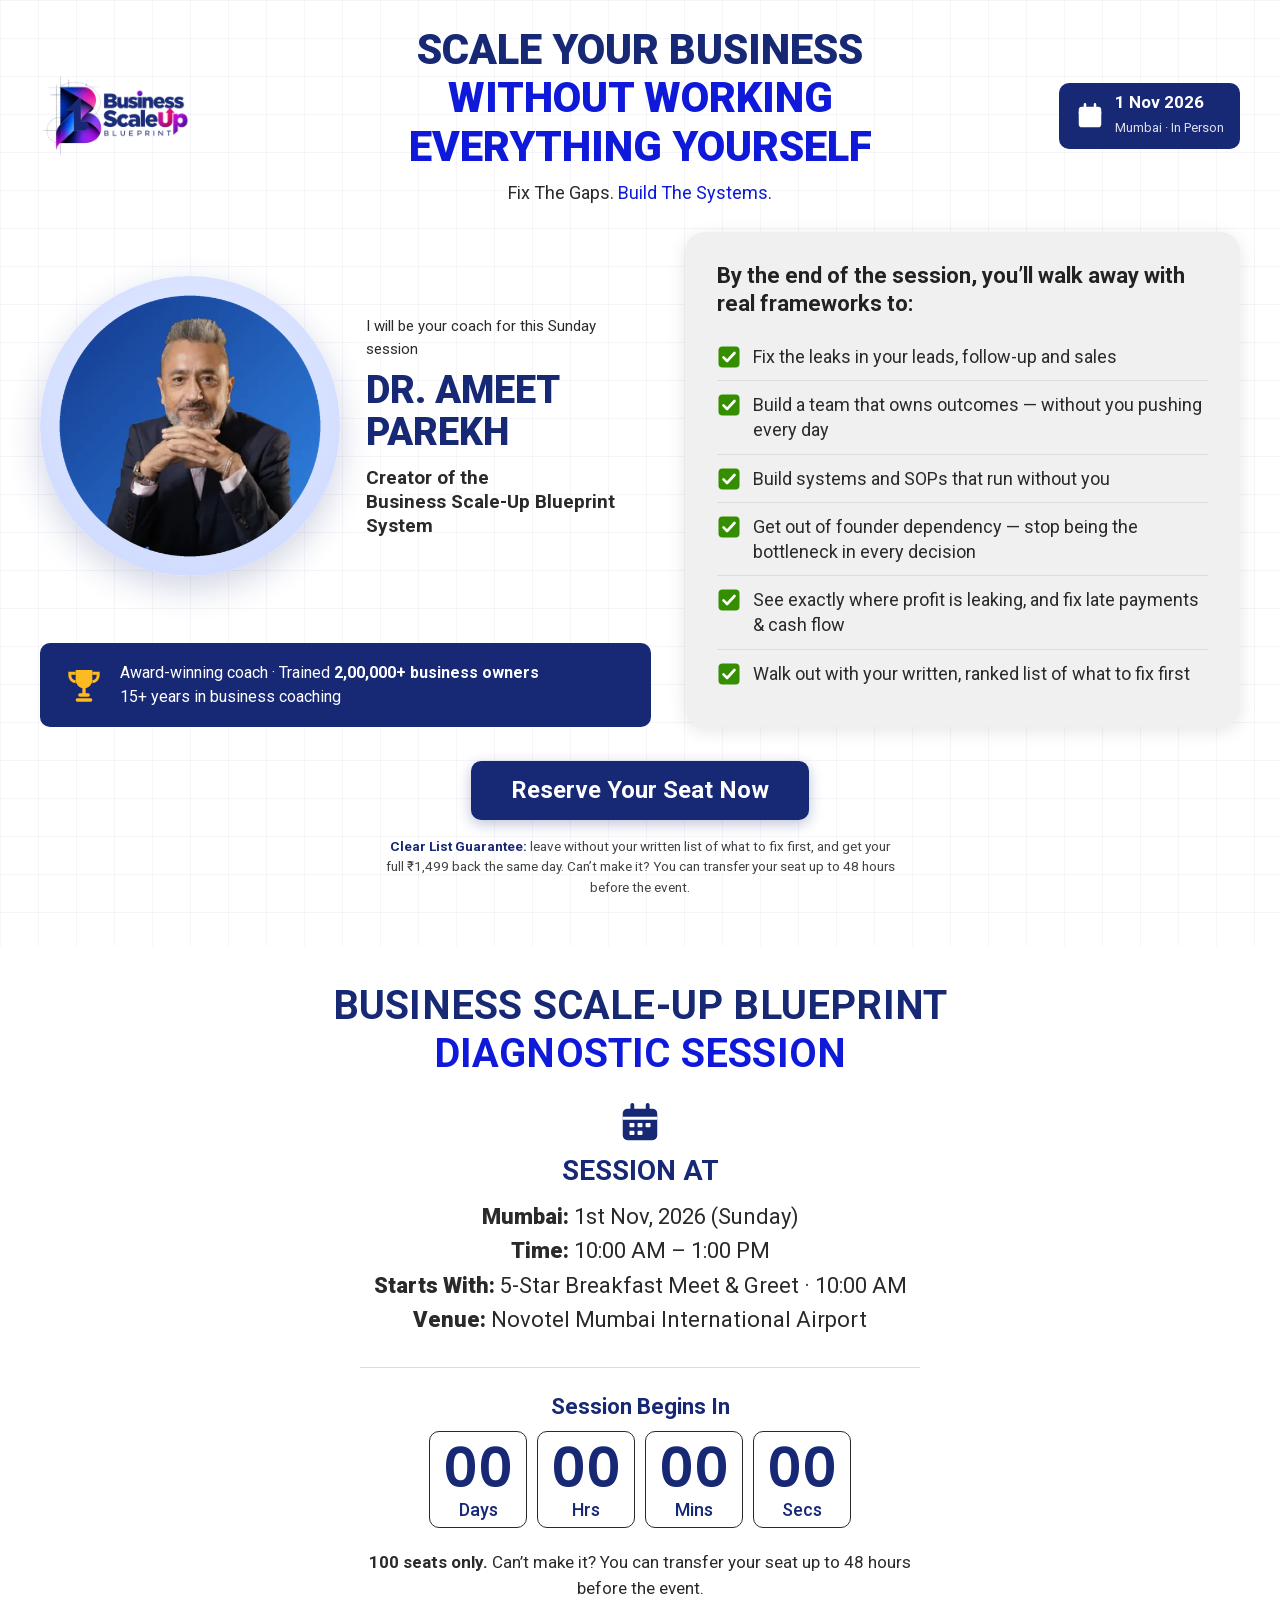
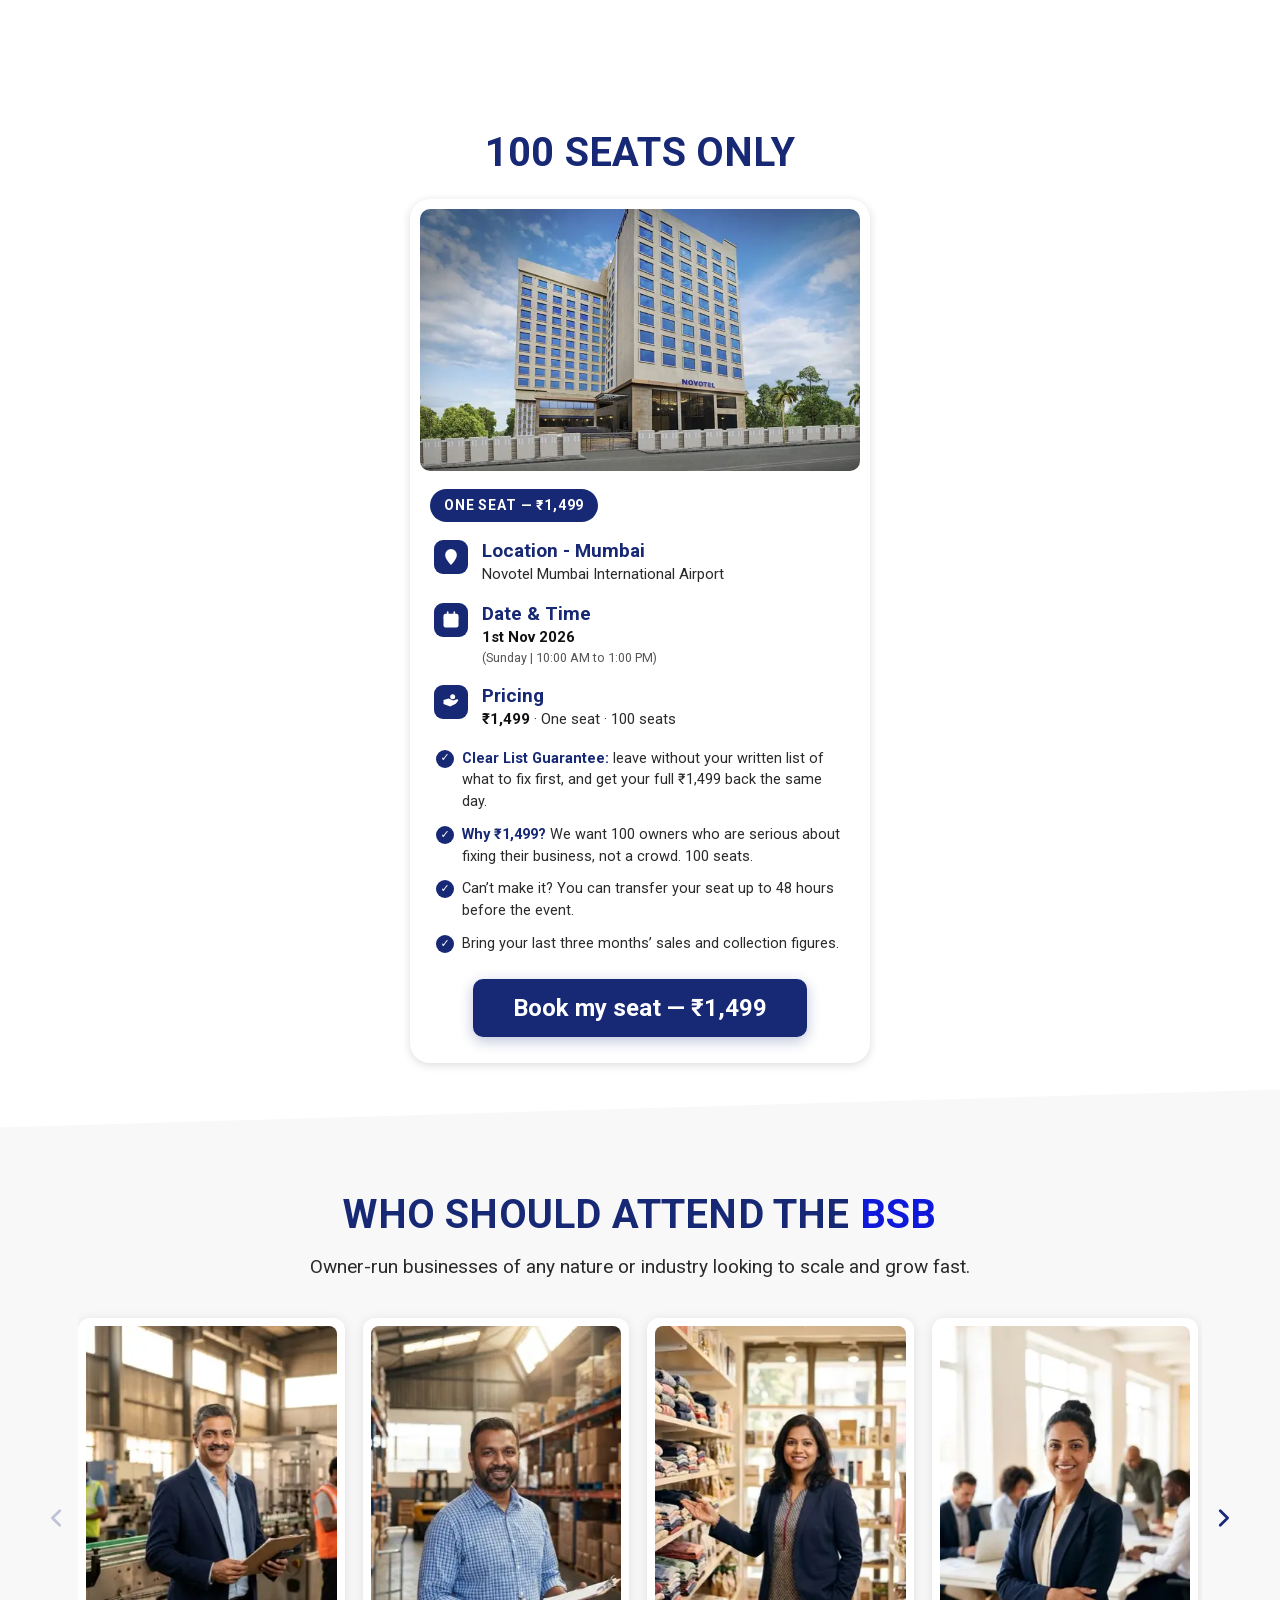
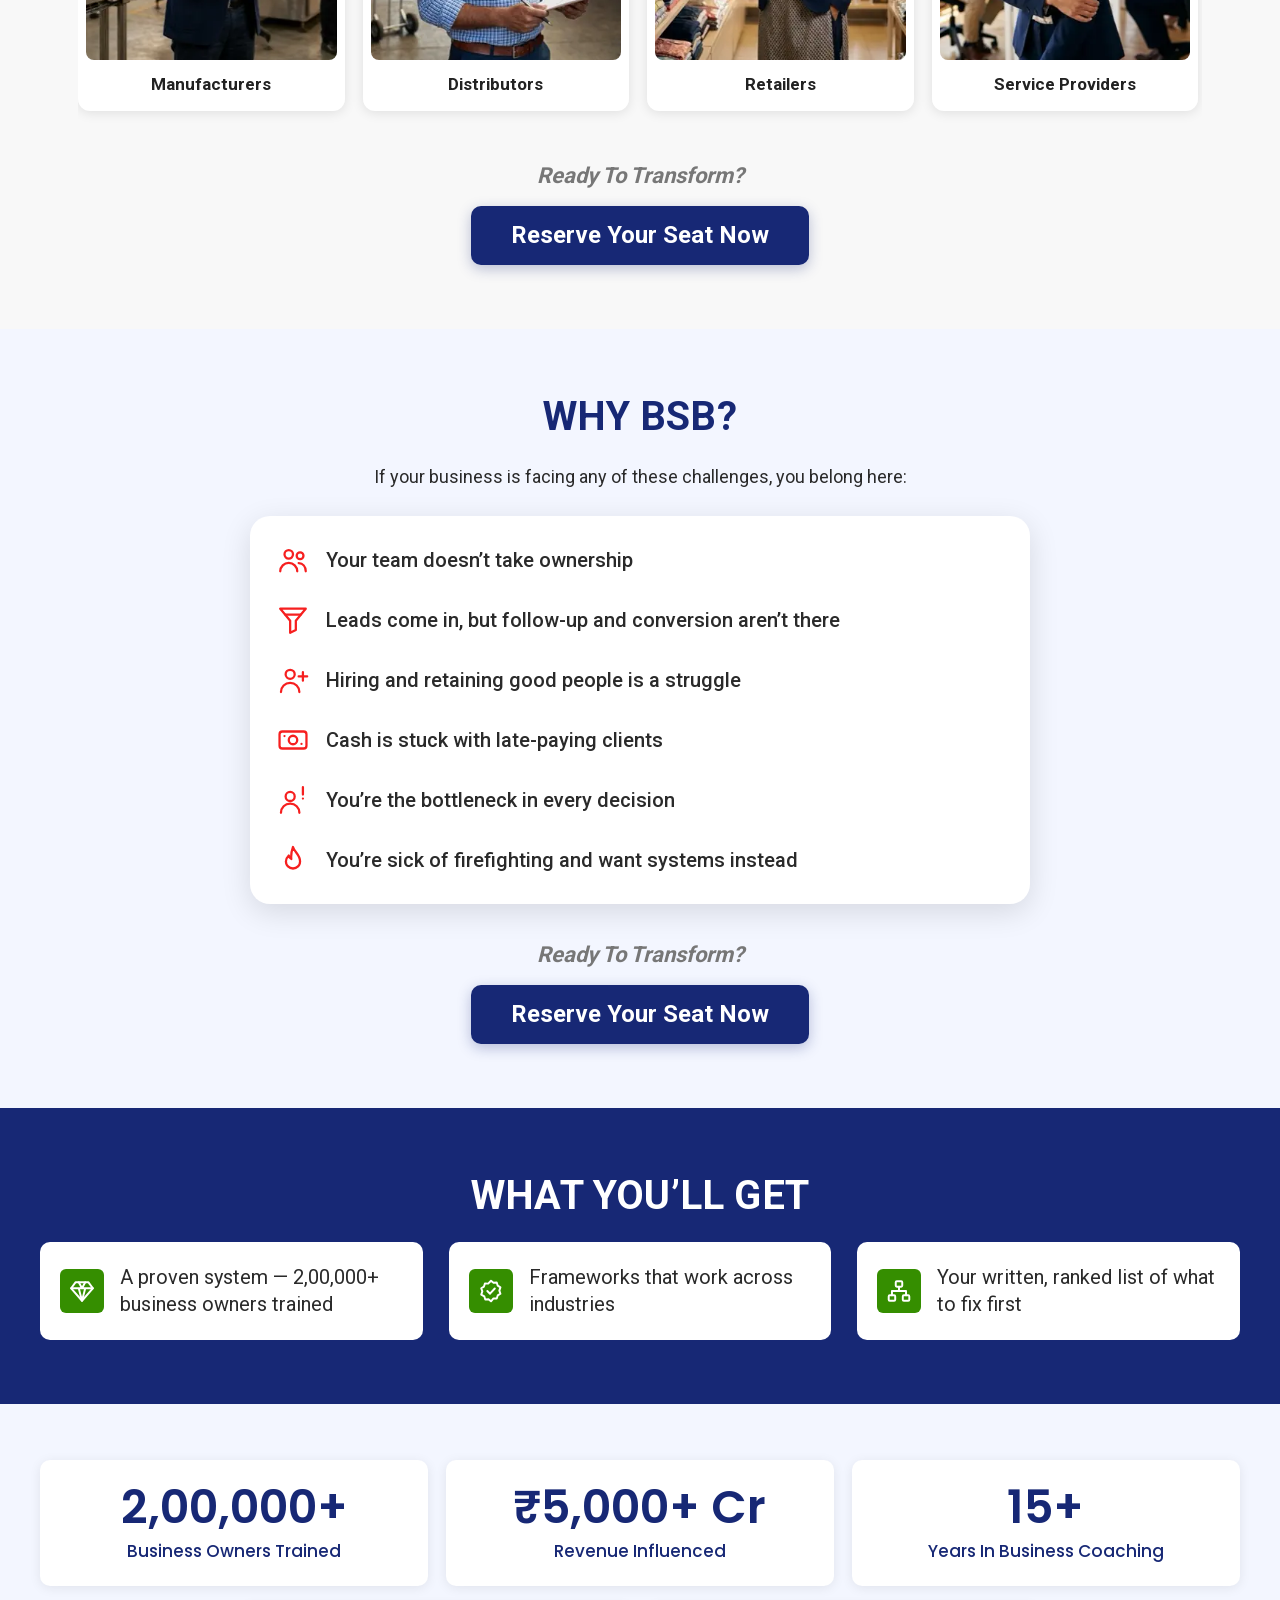
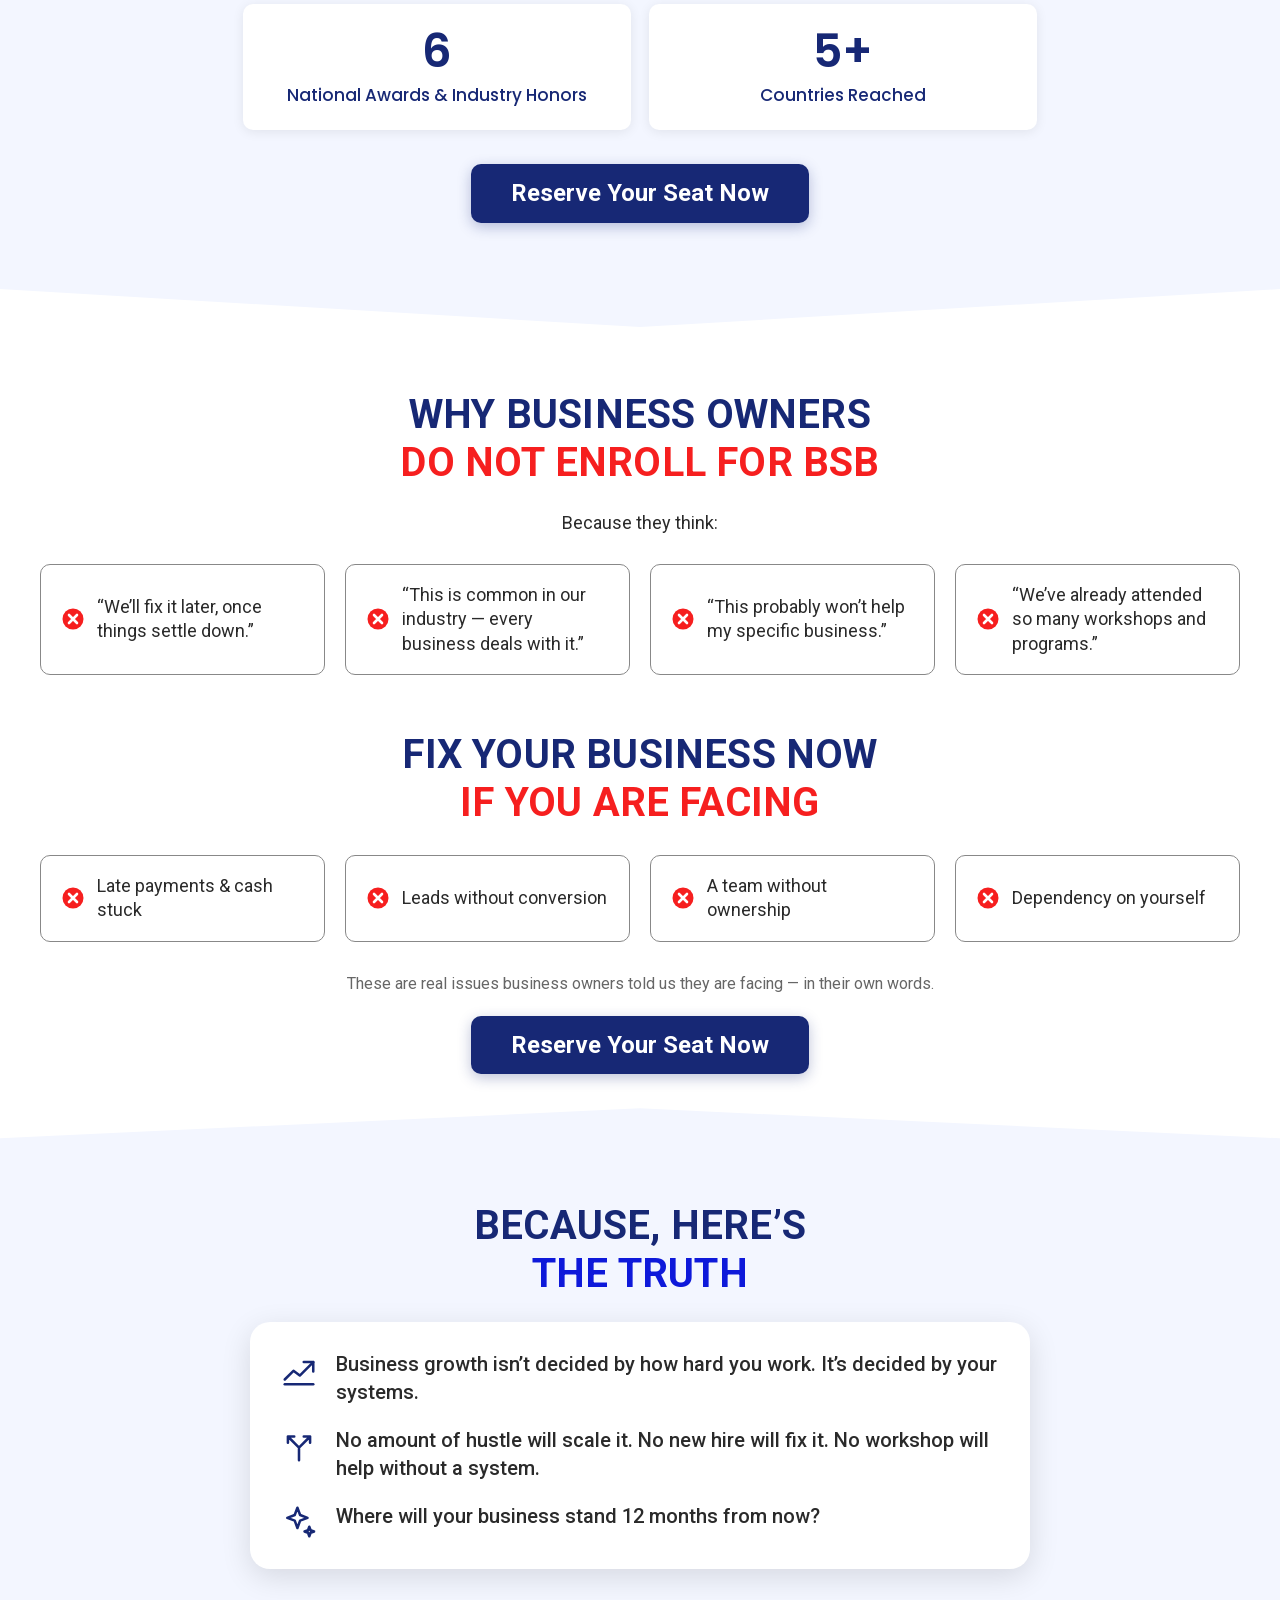
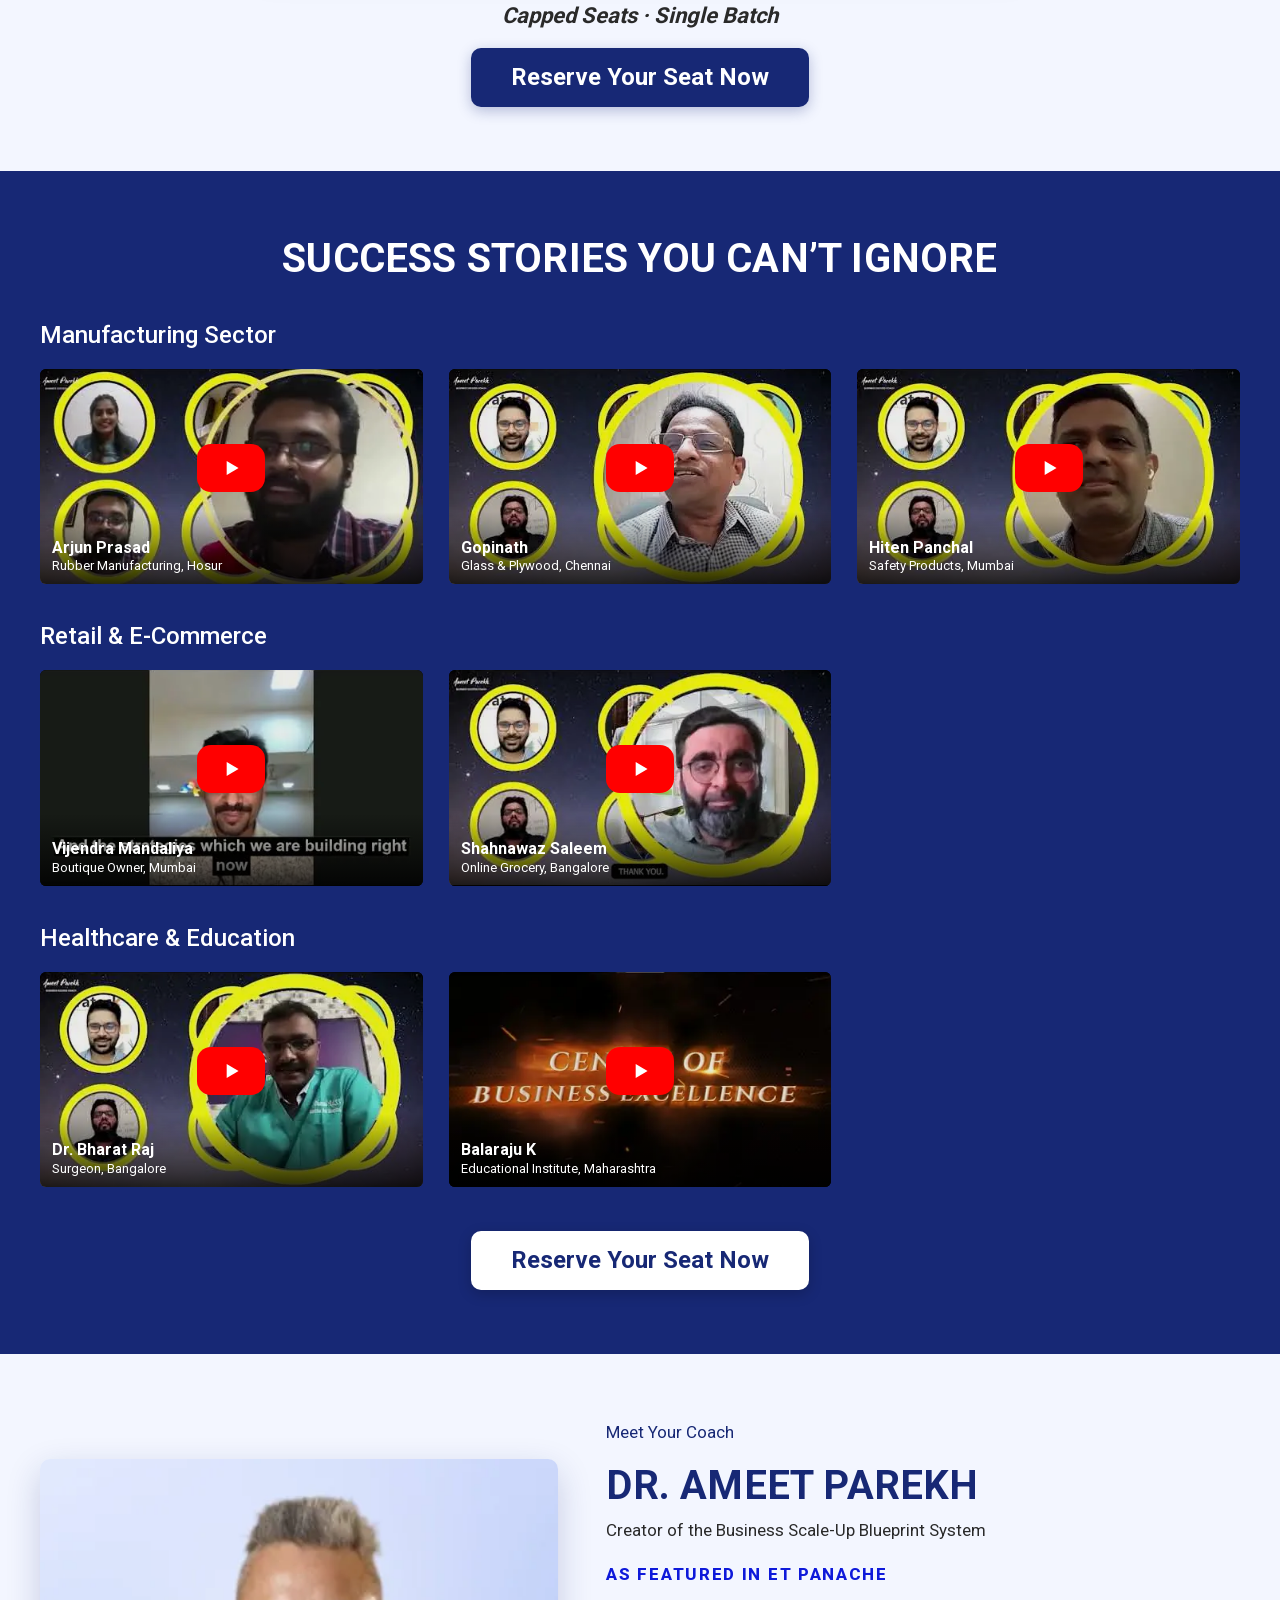
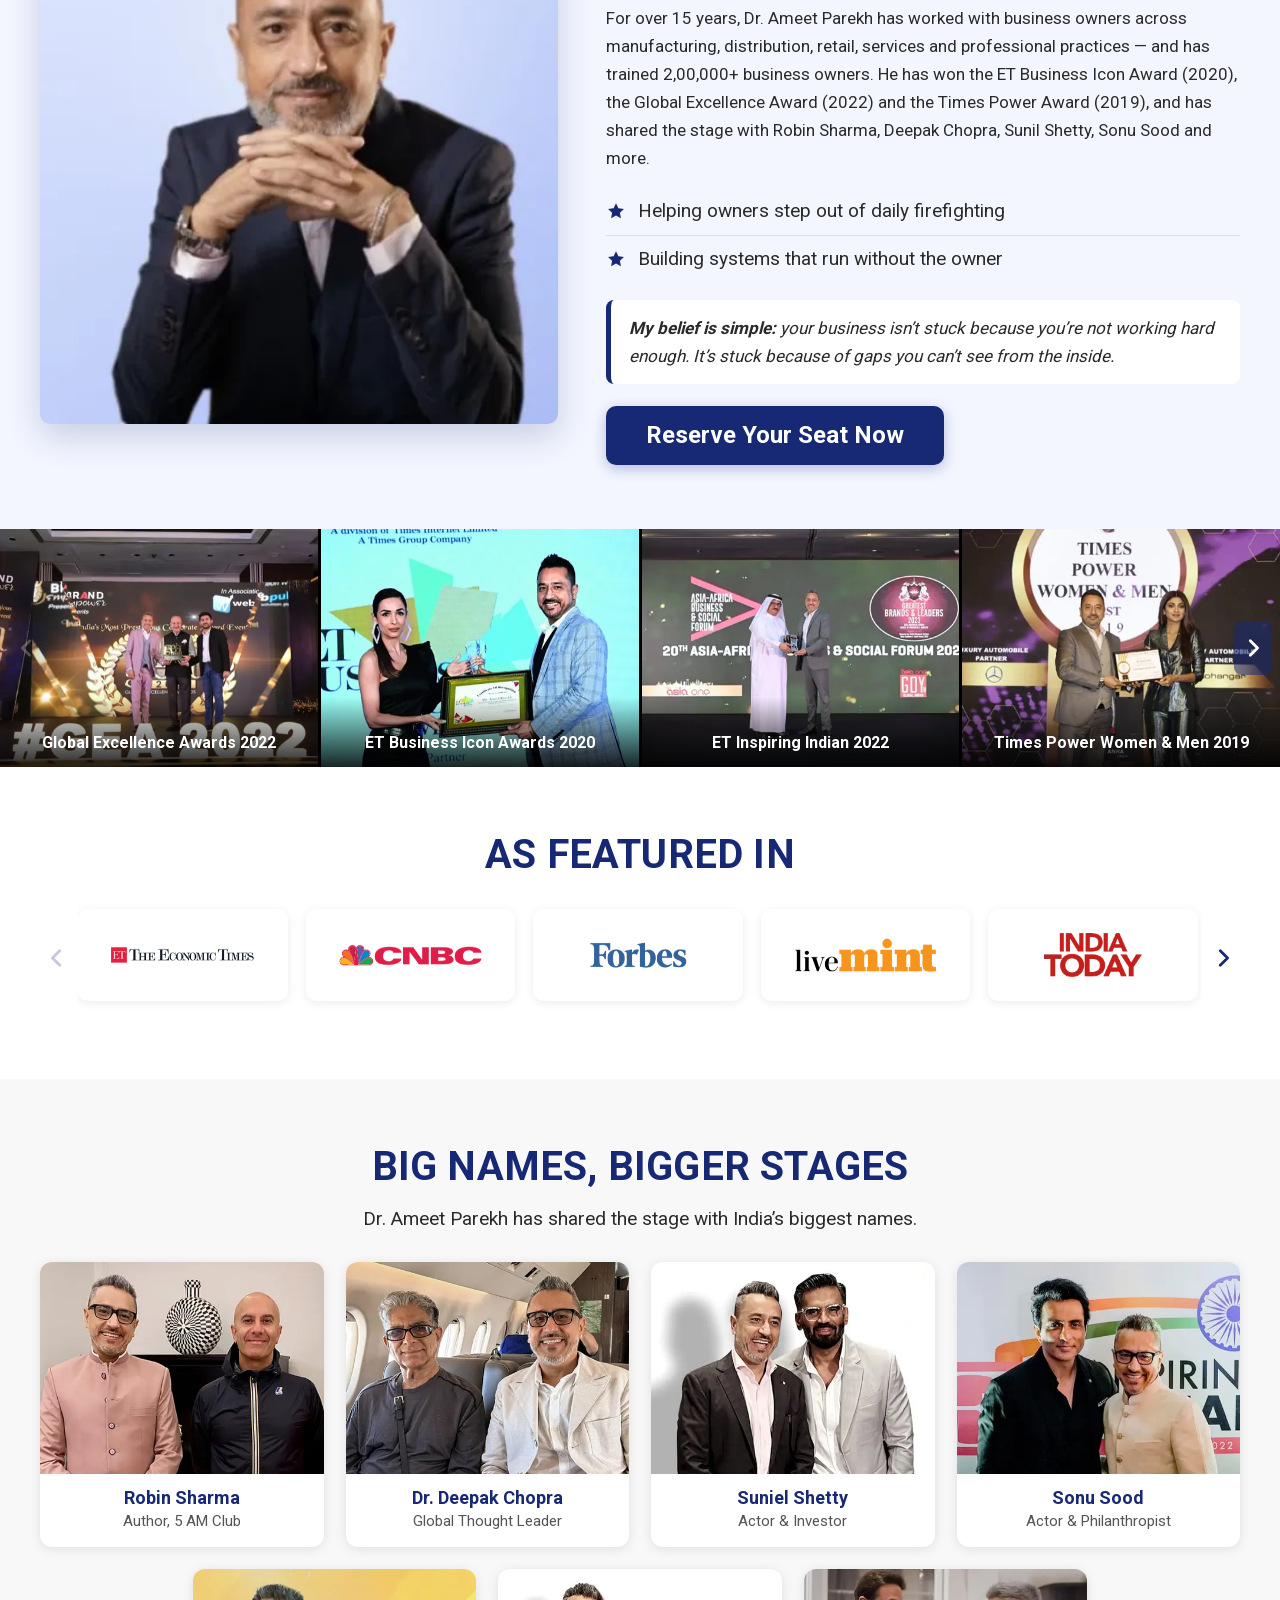
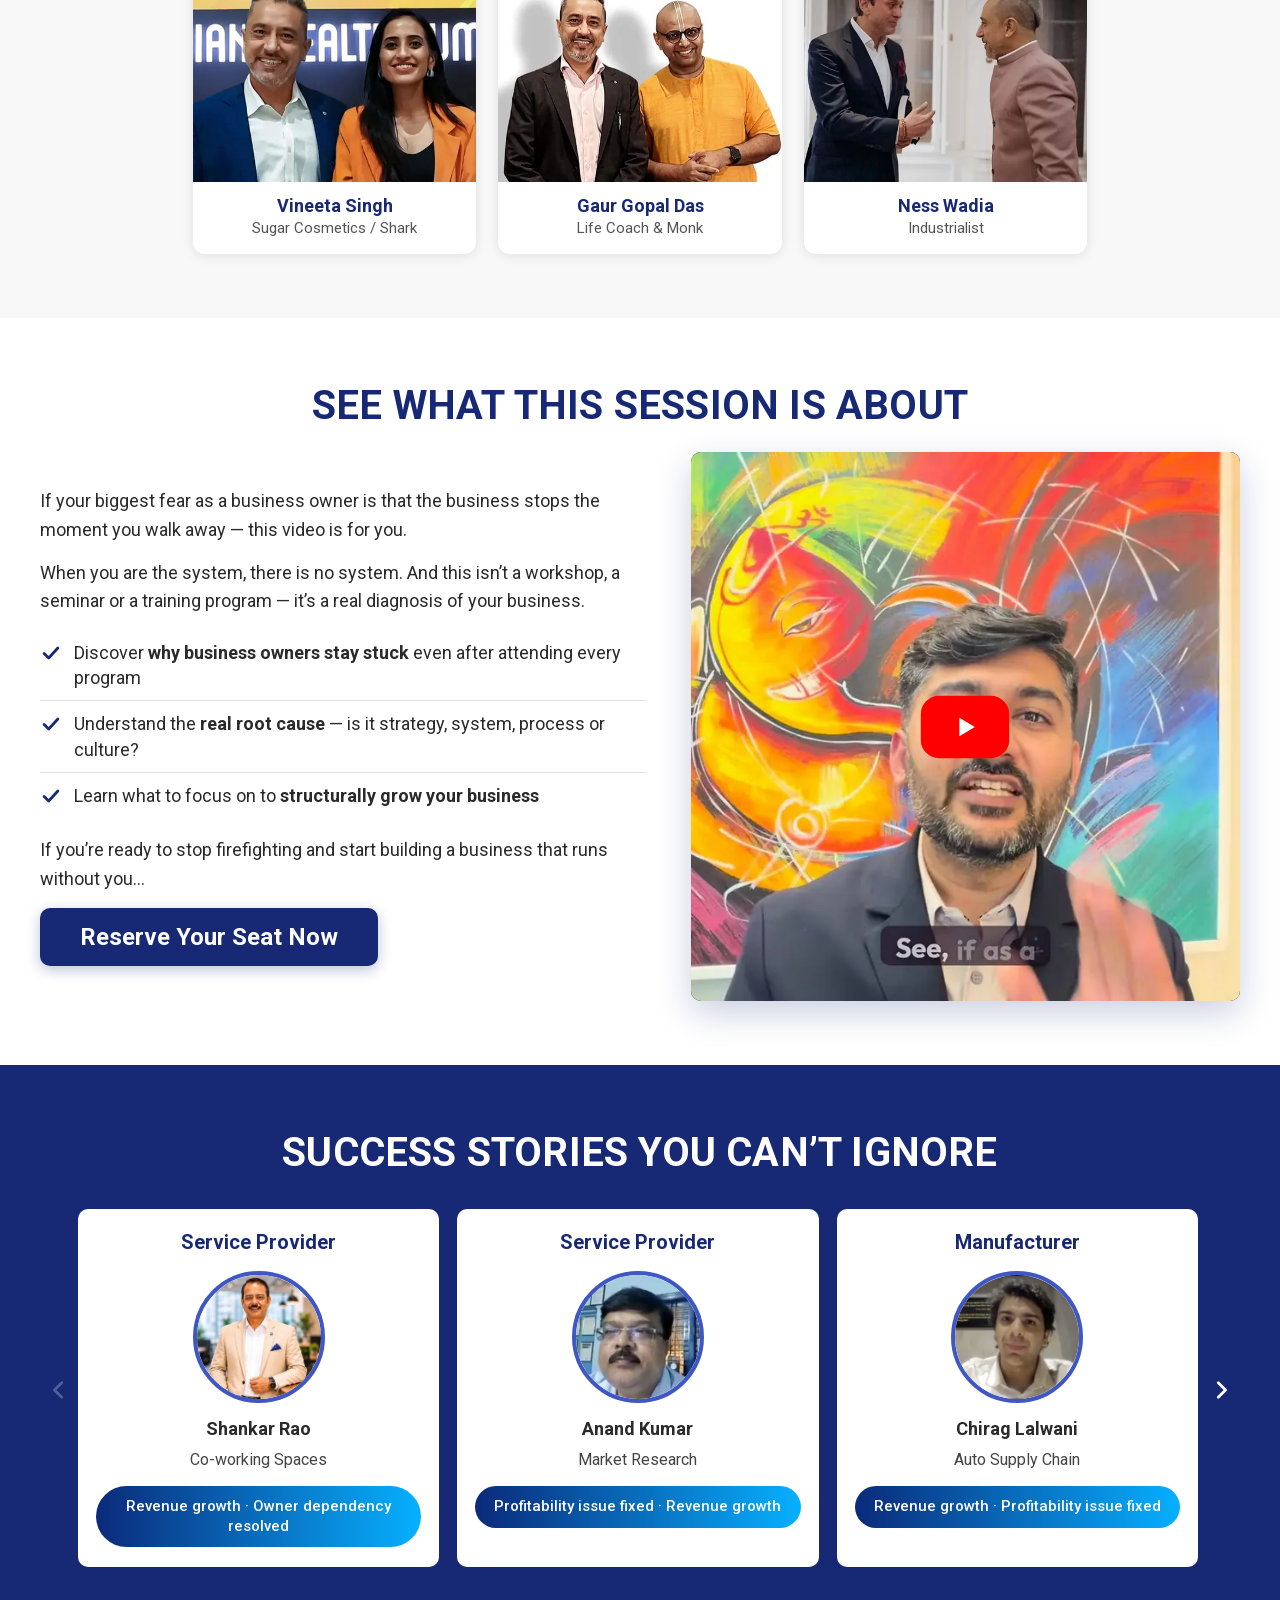
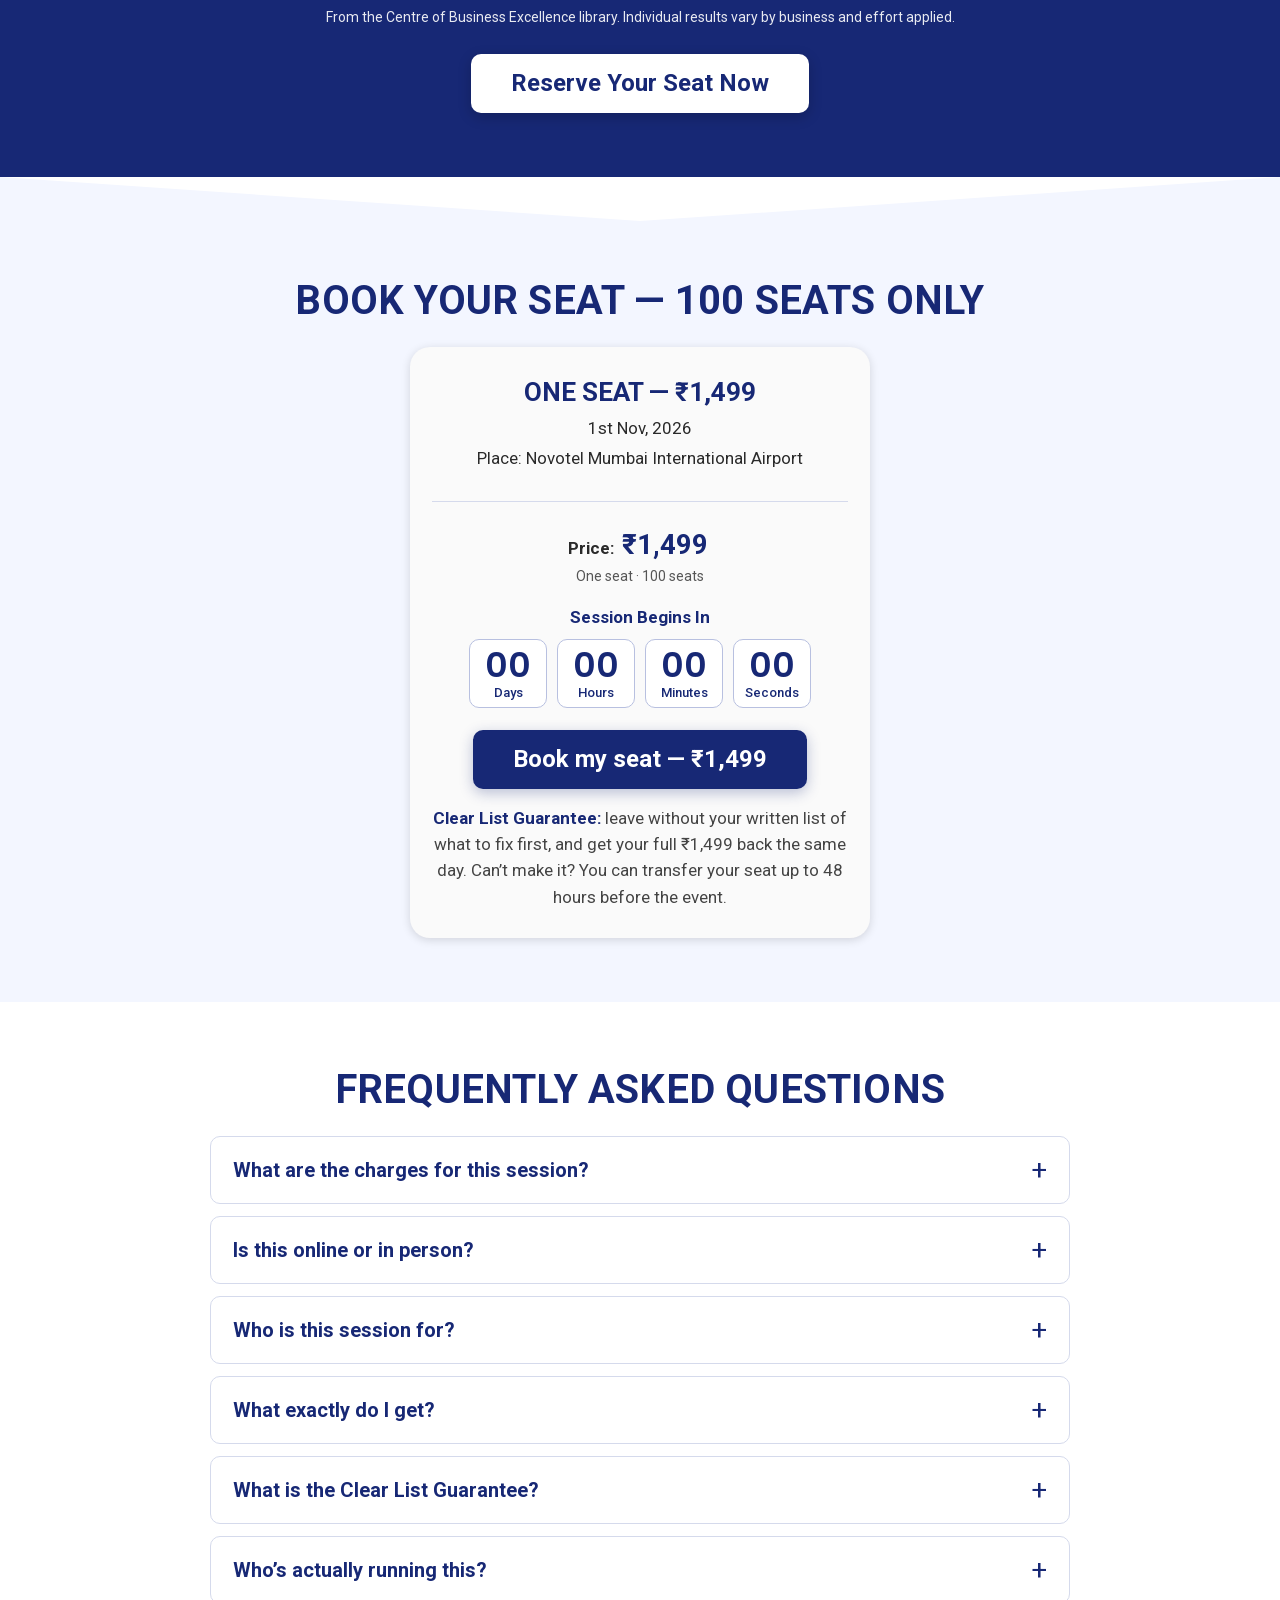
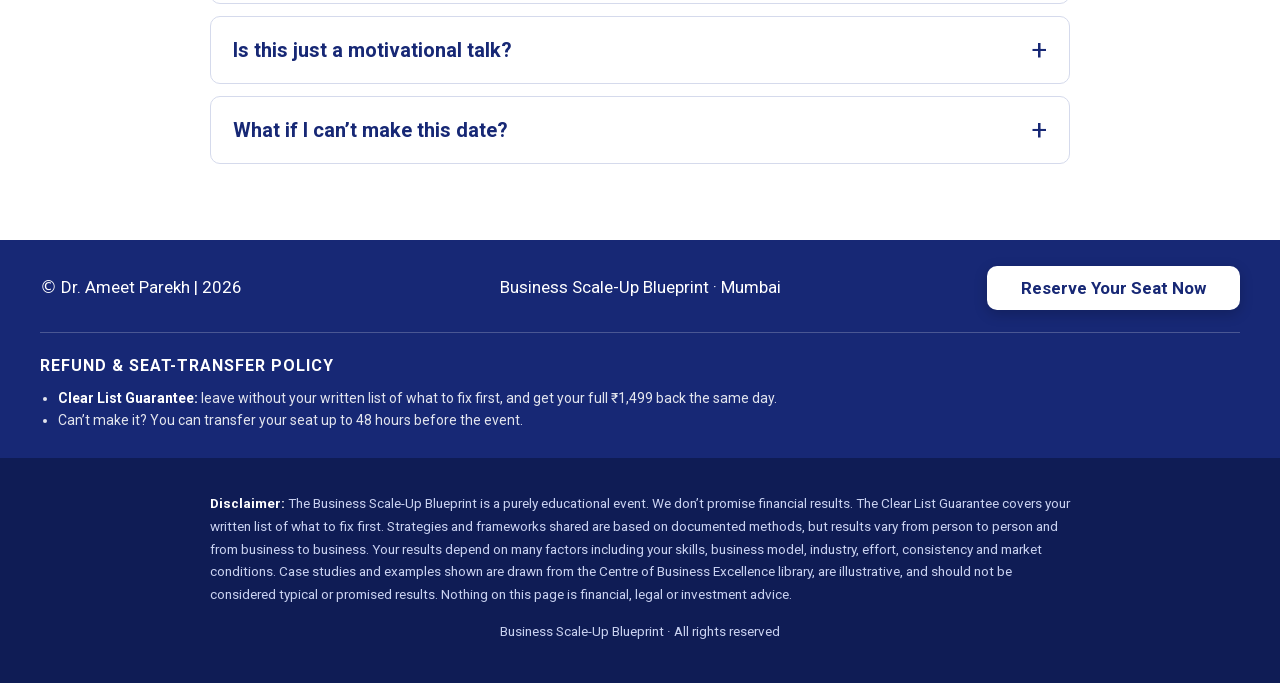
==== commit 9bcf23f5: "bsb-2026: apply the 'changes to match ET Article B' document + new ET page Shared (classic + premium" ====
--- a/bsb-2026/index.html
+++ b/bsb-2026/index.html
@@ -3,11 +3,11 @@
 <head>
 <meta charset="utf-8">
 <meta name="viewport" content="width=device-width, initial-scale=1, viewport-fit=cover">
-<title>Business ScaleUp Blueprint — Mumbai, 1 Nov 2026</title>
-<meta name="description" content="A half-day, in-person diagnostic session in Mumbai on 1 Nov 2026 with Dr. Ameet Parekh — find the gaps holding your business back and scale without working everything yourself.">
+<title>Business Scale-Up Blueprint — Mumbai, 1 Nov 2026</title>
+<meta name="description" content="An in-person Diagnostic Session in Mumbai on Sunday, 1 Nov 2026 with Dr. Ameet Parekh — find out what to fix first in your business and leave with your written list.">
 <link rel="icon" href="assets/favicon-64.png" type="image/png">
 <link rel="apple-touch-icon" href="assets/apple-touch-icon.png">
-<link rel="preload" href="fonts/roboto-var.woff2" as="font" type="font/woff2" crossorigin><link rel="preload" href="assets/coach-circle.webp" as="image" type="image/webp" fetchpriority="high"><link rel="modulepreload" href="js/main.js?v=7aa63109"><link rel="modulepreload" href="../script/config.js?v=5"><style>@font-face{font-family:Roboto;font-style:normal;font-weight:400 900;font-display:swap;src:url(fonts/roboto-var.woff2) format("woff2")}@font-face{font-family:Poppins;font-style:normal;font-weight:500;font-display:swap;src:url(fonts/poppins-500.woff2) format("woff2")}@font-face{font-family:Poppins;font-style:normal;font-weight:600;font-display:swap;src:url(fonts/poppins-600.woff2) format("woff2")}@font-face{font-family:Poppins;font-style:normal;font-weight:700;font-display:swap;src:url(fonts/poppins-700.woff2) format("woff2")}:root{--navy:#172875;--blue:#0E19DA;--red:#F61F1F;--green:#358E00;--sky:#06B0FF;--text:#2A2A2A;--tint:#F3F6FF;--grey:#F8F8F8;--line:#DDD;--gold:#FDBA21;--shadow:0 2px 10px rgba(0,0,0,.14);--radius:10px;--radius-lg:20px}*,*:before,*:after{box-sizing:border-box}html{scroll-behavior:smooth;-webkit-text-size-adjust:100%;text-size-adjust:100%}body{margin:0;font-family:Roboto,system-ui,-apple-system,Segoe UI,Arial,sans-serif;color:var(--text);background:#fff;font-size:18px;line-height:1.5;-webkit-font-smoothing:antialiased}img{max-width:100%;height:auto;display:block}h1,h2,h3,h4,p,figure{margin:0}a{color:inherit}button{font-family:inherit}.wrap{width:min(1200px,100% - 40px);margin-inline:auto}.wrap.narrow{width:min(860px,100% - 40px)}.center{text-align:center}.blue,.blue-d{color:var(--blue)}.red{color:var(--red)}.white{color:#fff!important}.ic{width:24px;height:24px;flex:none;display:inline-block}.h2{font-size:40px;line-height:1.2;font-weight:700;color:var(--navy);text-transform:uppercase;letter-spacing:.2px;margin-bottom:22px}.h2.left{text-align:left;margin-bottom:6px}.lead-p{max-width:760px;margin:-8px auto 28px;font-size:19px}.cta-label{font-size:22px;font-weight:700;font-style:italic;color:#777;margin:34px 0 14px}.italic{font-style:italic;font-weight:700;font-size:22px;margin:30px 0 16px}.note-line{font-size:16px;color:#666;margin:30px auto 20px;max-width:640px}.foot-note{font-size:14px;text-align:center;margin:26px auto;max-width:640px;opacity:.9}.btn{display:inline-block;background:var(--navy);color:#fff;text-decoration:none;font-weight:700;font-size:24px;line-height:1.2;padding:15px 40px;border-radius:var(--radius);border:0;cursor:pointer;transition:transform .15s,box-shadow .15s,background .15s;box-shadow:0 4px 14px #17287547}@media(hover:hover){.btn:hover{background:#101d58;transform:translateY(-2px)}}.btn:focus-visible{outline:3px solid var(--sky);outline-offset:3px}.btn-sm{font-size:17px;padding:12px 34px}.btn-white{background:#fff;color:var(--navy);box-shadow:0 4px 14px #0003}.btn-white:hover{background:#eef2ff}.btn-block{display:block;width:100%;font-size:20px;margin-top:6px}.sec{padding:64px 0;position:relative}.tint-blue{background:var(--tint)}.tint-grey{background:var(--grey)}.navy{background:var(--navy);color:#fff}.slant{clip-path:polygon(0 38px,100% 0,100% 100%,0 100%);margin-top:-38px;padding-top:102px}.slant-top{clip-path:polygon(0 0,50% 44px,100% 0,100% 100%,0 100%);padding-top:100px}.slant-v{clip-path:polygon(0 0,100% 0,100% calc(100% - 38px),50% 100%,0 calc(100% - 38px));padding-bottom:104px}.slant-v2{clip-path:polygon(0 30px,50% 0,100% 30px,100% 100%,0 100%);margin-top:-30px;padding-top:94px}.hero{background:#fff;background-image:linear-gradient(rgba(23,40,117,.045) 1px,transparent 1px),linear-gradient(90deg,rgba(23,40,117,.045) 1px,transparent 1px);background-size:38px 38px;padding:26px 0 48px}.hero-top{display:grid;grid-template-columns:200px 1fr 200px;gap:24px;align-items:center;margin-bottom:26px}.hero-logo{width:150px;height:auto}.hero-title{text-align:center}.hero h1 .blue{display:block;text-wrap:balance}.hero h1{font-size:42px;line-height:1.15;font-weight:900;color:var(--navy);text-transform:uppercase}.hero-sub{font-size:18px;margin-top:8px}.hero-tag{justify-self:end;display:flex;align-items:center;gap:10px;background:var(--navy);color:#fff;border-radius:var(--radius);padding:10px 16px}.hero-tag .ic{width:30px;height:30px;color:#fff}.hero-tag strong{display:block;font-size:17px;line-height:1.1}.hero-tag small{font-size:13px;opacity:.85}.hero-main{display:grid;grid-template-columns:1.1fr 1fr;gap:34px;align-items:stretch;margin-bottom:34px}.coach-panel{display:flex;flex-direction:column;justify-content:space-between;gap:22px}.coach-row{display:flex;align-items:center;gap:26px;flex:1}.coach-circle{flex:none;width:300px;border-radius:50%;background:radial-gradient(circle at 50% 40%,#e8eeff,#c9d6ff);padding:8px;box-shadow:0 12px 34px #17287533}.coach-circle img{border-radius:50%;width:100%;height:auto}.small{font-size:15px}.coach-name{font-size:38px;line-height:1.1;font-weight:900;color:var(--navy);text-transform:uppercase;margin:10px 0 12px}.coach-role{font-size:19px;font-weight:700;line-height:1.25}.navy-strip{display:flex;align-items:center;gap:16px;background:var(--navy);color:#fff;border-radius:var(--radius);padding:18px 24px}.navy-strip p{font-size:16px;line-height:1.5}.ic-gold{color:var(--gold);width:40px;height:40px}.frameworks{background:#f0f0f0;border-radius:var(--radius-lg);padding:30px 32px;box-shadow:0 4px 18px #0000001a}.frameworks h3{font-size:22px;line-height:1.3;font-weight:700;color:#222;margin-bottom:14px}.tick-list{list-style:none;margin:0;padding:0}.tick-list li{display:flex;align-items:flex-start;gap:12px;padding:11px 0;border-bottom:1px solid #DCDCDC;font-size:18px;line-height:1.4}.tick-list li:last-child{border-bottom:0}.ic-green{color:var(--green);margin-top:1px}.session{background:#fff;padding-top:36px}.big-ic{width:46px;height:46px;margin:6px auto 4px;display:block}.ic-navy{color:var(--navy)}.session-at{font-size:28px;font-weight:700;color:var(--navy);text-transform:uppercase;margin-bottom:8px}.session-line{font-size:22px;line-height:1.55}.session-line strong{font-weight:900}.thin{width:min(560px,100%);border:0;border-top:1px solid #D5DAEC;margin:30px auto 22px}.small-h{font-size:22px;text-transform:none}.countdown{display:flex;justify-content:center;gap:10px;flex-wrap:wrap}.countdown>div{min-width:98px;border:1px solid #2A2A2A;border-radius:var(--radius);padding:8px 10px 4px;text-align:center}.countdown b{display:block;font-family:Poppins,sans-serif;font-weight:600;font-size:54px;line-height:1.05;color:var(--navy)}.countdown span{display:block;font-size:18px;font-weight:500;color:var(--navy)}.countdown.mini>div{min-width:78px;border-color:#b8c0e0;background:#fff}.countdown.mini b{font-size:34px}.countdown.mini span{font-size:13px}.pass-cards{display:grid;grid-template-columns:repeat(2,minmax(0,400px));gap:30px;justify-content:center;margin-top:10px}.pcard{background:#fff;border-radius:var(--radius-lg);box-shadow:var(--shadow);padding:10px 10px 26px;display:flex;flex-direction:column;gap:18px;text-align:left}.pcard-img{width:100%;aspect-ratio:16/9.5;object-fit:cover;border-radius:var(--radius)}.pcard-badge{align-self:flex-start;margin:0 10px;background:var(--navy);color:#fff;font-weight:700;font-size:14px;text-transform:uppercase;letter-spacing:.06em;padding:6px 14px;border-radius:999px}.pcard-badge.alt{background:var(--blue)}.prow{display:flex;gap:14px;align-items:flex-start;padding:0 14px}.ic-navy-sq{width:34px;height:34px;padding:7px;background:var(--navy);color:#fff;border-radius:9px}.prow h3{font-size:19px;font-weight:700;color:var(--navy);line-height:1.2}.prow p{font-size:15px;line-height:1.35;margin-top:2px}.prow p b{font-weight:700;color:#111}.prow s{color:#6b6b6b;font-size:14px}.tiny{font-size:12.5px!important;color:#555}.pcard .btn{align-self:center;margin-top:6px}.carousel{--gap:18px;position:relative;padding:0 38px}.carousel.full{padding:0}.car-track{display:flex;gap:var(--gap);overflow-x:auto;scroll-snap-type:x mandatory;scrollbar-width:none;-ms-overflow-style:none;scroll-behavior:smooth;padding:8px 2px 14px}.car-track::-webkit-scrollbar{display:none}.car-track{overscroll-behavior-x:contain}.car-track>*{flex:0 0 calc((100% - var(--gap)*(var(--per) - 1))/var(--per));scroll-snap-align:start}.car-btn{position:absolute;top:50%;transform:translateY(-50%);width:34px;height:44px;display:grid;place-items:center;background:none;border:0;color:var(--navy);cursor:pointer;z-index:2;padding:0}.car-btn.prev{left:0}.car-btn.next{right:0}.car-btn .ic{width:22px;height:22px}.car-btn:disabled{opacity:.25;cursor:default}.car-btn.light{color:#fff;background:#1728758c;border-radius:8px;width:38px;height:54px}.car-btn.light:hover{background:#172875d9}.carousel.full .car-btn.prev{left:8px}.carousel.full .car-btn.next{right:8px}.carousel.cases .car-btn.light{background:transparent;color:#fff}.icard{background:#fff;border-radius:12px;box-shadow:0 2px 12px #0000001a;padding:8px 8px 14px;text-align:center}.icard img{width:100%;aspect-ratio:3/4;object-fit:cover;object-position:center 12%;border-radius:8px}.icard figcaption{margin-top:12px;font-weight:700;font-size:17px;color:#222}.why-card{background:#fff;border-radius:var(--radius-lg);box-shadow:0 8px 30px #0000001f;max-width:780px;margin:26px auto 0;padding:14px 26px}.why-row{display:flex;align-items:center;gap:16px;padding:13px 0;font-size:20px;font-weight:500}.ic-red{color:var(--red)}.why-row .ic{width:34px;height:34px}.get-cards{display:grid;grid-template-columns:repeat(3,1fr);gap:26px;margin-top:14px}.get-card{background:#fff;color:var(--text);border-radius:var(--radius);display:flex;align-items:center;gap:16px;padding:22px 20px;font-size:20px;line-height:1.35}.gsq{flex:none;width:44px;height:44px;background:var(--green);color:#fff;display:grid;place-items:center;border-radius:6px}.gsq .ic{width:26px;height:26px}.stats-sec{padding-top:56px}.stats{display:flex;flex-wrap:wrap;justify-content:center;gap:18px}.stat{flex:0 1 calc((100% - 36px)/3);min-width:250px;background:#fff;border-radius:var(--radius);box-shadow:0 2px 12px #00000014;text-align:center;padding:22px 18px}.stat b{display:block;font-family:Poppins,sans-serif;font-weight:600;font-size:46px;line-height:1.1;color:var(--navy)}.stat span{display:block;font-family:Poppins,sans-serif;font-weight:500;font-size:17px;color:var(--navy);margin-top:6px}.obj-grid{display:grid;grid-template-columns:repeat(3,1fr);gap:20px;margin-top:28px}.obj-grid.four{grid-template-columns:repeat(4,1fr)}.obj{display:flex;align-items:center;gap:12px;border:1px solid #888;border-radius:var(--radius);padding:18px 20px;font-size:18px;background:#fff;line-height:1.35}.obj .ic{width:24px;height:24px}.truth-card{background:#fff;border-radius:var(--radius-lg);box-shadow:0 8px 30px #0000001f;max-width:780px;margin:24px auto 0;padding:28px 30px;display:grid;gap:20px}.truth-row{display:flex;gap:18px;align-items:flex-start;font-size:20px;font-weight:500;line-height:1.4}.ic-navy-line{color:var(--navy);width:38px;height:38px;margin-top:1px}.sector{font-size:24px;font-weight:500;color:#fff;margin:34px 0 16px}.vid-row{display:grid;grid-template-columns:repeat(3,1fr);gap:26px}.vid{position:relative;display:block;padding:0;border:0;background:#000;cursor:pointer;border-radius:6px;overflow:hidden;aspect-ratio:16/9;width:100%}.vid img{width:100%;height:100%;object-fit:cover;opacity:.92;transition:transform .3s,opacity .2s}.vid:hover img{transform:scale(1.04);opacity:1}.play{position:absolute;left:50%;top:46%;transform:translate(-50%,-50%);width:68px;height:48px;background:red;border-radius:14px;display:grid;place-items:center;color:#fff}.play .ic{width:26px;height:26px}.vcap{position:absolute;left:0;right:0;bottom:0;padding:26px 12px 9px;background:linear-gradient(transparent,#000000d1);color:#fff;text-align:left;font-size:13px;line-height:1.3}.vcap b{display:block;font-size:16px}.coach-split{display:grid;grid-template-columns:.9fr 1.1fr;gap:48px;align-items:center}.coach-big{width:100%;height:auto;border-radius:var(--radius);box-shadow:0 12px 34px #17287533}.eyebrow{font-size:17px;color:var(--navy);margin-bottom:6px}.role{font-size:18px;margin-bottom:18px}.coach-text>p{font-size:17px;line-height:1.65;margin-bottom:16px}.star-list{list-style:none;margin:0 0 18px;padding:0}.star-list li{display:flex;align-items:center;gap:12px;padding:9px 0;border-bottom:1px solid #D9DFF2;font-size:19px}.star-list li:last-child{border-bottom:0}.star-list .ic{color:var(--navy);width:20px;height:20px}.belief{background:#fff;border-left:5px solid var(--navy);border-radius:8px;padding:14px 18px;margin:6px 0 22px!important;font-size:17px;font-style:italic}.strip{background:#000}.acard{position:relative;aspect-ratio:4/3}.acard img{width:100%;height:100%;object-fit:cover}.acard figcaption{position:absolute;left:0;right:0;bottom:0;padding:34px 14px 12px;background:linear-gradient(transparent,#000000d9);color:#fff;font-weight:700;font-size:16px;text-align:center}.strip .car-track{padding:0}.logos{margin-top:8px}.logo-card{display:flex;align-items:center;justify-content:center;height:92px;padding:10px 14px;background:#fff;border-radius:10px;box-shadow:0 2px 10px #00000014}.logo-card img{max-height:44px;width:auto;max-width:100%;object-fit:contain}.names-grid{display:flex;flex-wrap:wrap;justify-content:center;gap:22px;margin-top:10px}.names-grid .ncard{flex:0 0 calc((100% - 66px)/4)}.ncard{background:#fff;border-radius:12px;box-shadow:0 2px 12px #0000001a;overflow:hidden;text-align:center}.ncard img{width:100%;aspect-ratio:4/3;object-fit:cover}.ncard figcaption{padding:12px 10px 16px;font-size:15px;color:#555;line-height:1.35}.ncard figcaption b{display:block;font-size:18px;color:var(--navy)}.vsl-split{display:grid;grid-template-columns:1.05fr .95fr;gap:44px;align-items:center}.vsl-text p{font-size:18px;line-height:1.6;margin-bottom:14px}.check-list{list-style:none;margin:6px 0 18px;padding:0}.check-list li{display:flex;gap:12px;align-items:flex-start;padding:10px 0;border-bottom:1px solid #E3E3E3;font-size:18px;line-height:1.4}.check-list li:last-child{border-bottom:0}.check-list .ic{color:var(--navy);width:22px;height:22px;margin-top:2px}.vsl-box video{width:100%;height:auto;aspect-ratio:1/1;object-fit:cover;background:#000;border-radius:var(--radius);box-shadow:0 12px 34px #17287538}.scard{background:#fff;color:var(--text);border-radius:var(--radius);padding:18px 18px 20px;text-align:center;display:flex;flex-direction:column;align-items:center;gap:6px}.scat{font-size:20px;font-weight:700;color:var(--navy)}.scard img{width:132px;height:132px;border-radius:50%;object-fit:cover;border:4px solid #3F57C4;margin:8px 0 6px}.scard h3{font-size:18px;font-weight:700}.scard p{font-size:16px;color:#444}.pill{margin-top:8px;width:100%;background:linear-gradient(90deg,#0b2a7a,#06b0ff);color:#fff;font-weight:500;font-size:15px;line-height:1.3;padding:11px 12px;border-radius:999px}.cases .car-track{padding-top:10px}.price-blocks{display:grid;grid-template-columns:repeat(2,minmax(0,420px));gap:30px;justify-content:center;margin-top:12px}.pblock{background:#fafafa;border-radius:var(--radius-lg);box-shadow:var(--shadow);text-align:center;padding:26px 22px 28px}.pblock h3{font-size:26px;font-weight:700;color:var(--navy);text-transform:uppercase}.pdate{font-size:22px;margin:4px 0}.pblock p{font-size:17px}.pprice{margin-top:4px}.pprice strong{font-size:28px;color:var(--navy);margin:0 4px}.pprice s{color:#6b6b6b}.pprice small{display:block;font-size:14px;color:#555}.cd-label{font-weight:700;color:var(--navy);margin:18px 0 8px}.pblock .countdown{margin-bottom:22px}.faq details{background:#fff;border:1px solid #D5DAEC;border-radius:var(--radius);margin-bottom:12px;overflow:hidden}.faq summary{cursor:pointer;list-style:none;padding:18px 54px 18px 22px;font-size:20px;font-weight:700;color:var(--navy);position:relative}.faq summary::-webkit-details-marker{display:none}.faq summary:after{content:"+";position:absolute;right:22px;top:50%;transform:translateY(-50%);font-size:28px;font-weight:400;line-height:1}.faq details[open] summary:after{content:"\2013"}.faq details[open] summary{background:var(--tint)}.faq details p{padding:6px 22px 20px;font-size:18px;line-height:1.6}footer{background:var(--navy);color:#fff;padding:26px 0}.foot-row{display:grid;grid-template-columns:1fr auto 1fr;align-items:center;gap:20px}.foot-row p{font-size:17px}.foot-mid{text-align:center}.foot-row .btn{justify-self:end}.disclaimer{background:#0f1c55;color:#c9d1f0;padding:34px 0 40px;font-size:13.5px;line-height:1.7}.disclaimer p+p{margin-top:14px}.disclaimer b{color:#fff}.modal{position:fixed;inset:0;z-index:1000;background:#0a102dad;display:grid;place-items:center;padding:16px;overflow-y:auto}.modal[hidden]{display:none}.dialog{position:relative;background:#fff;border-radius:16px;width:min(560px,100%);padding:30px 30px 28px;margin:auto;box-shadow:0 24px 70px #0006}.m-close{position:absolute;right:12px;top:8px;width:40px;height:40px;border:0;background:none;font-size:34px;line-height:1;color:#555;cursor:pointer}.m-close.light{color:#fff;right:-4px;top:-46px}.dialog h3{font-size:25px;line-height:1.25;color:var(--navy);font-weight:700;margin-right:30px}.lead-pass{margin-top:8px;font-weight:700;color:var(--blue);font-size:15px}.lead-pass:empty{display:none}.lead-only{margin:14px 0 18px;font-size:16px;line-height:1.5;background:var(--tint);border-radius:10px;padding:12px 14px}#lead-form{display:grid;gap:14px}#lead-form label{display:grid;gap:6px;font-size:15px;font-weight:500;color:#222}#lead-form input,#lead-form select{width:100%;border:1.5px solid #C8CFE6;border-radius:8px;padding:12px 13px;font:inherit;font-size:16px;background:#fff;color:var(--text)}#lead-form input:focus,#lead-form select:focus{outline:0;border-color:var(--navy);box-shadow:0 0 0 3px #17287526}.form-err{color:#c00;font-size:15px;font-weight:500}.yt-dialog{position:relative;width:min(960px,100%)}.yt-frame{position:relative;aspect-ratio:16/9;background:#000;border-radius:8px;overflow:hidden}.yt-frame iframe{position:absolute;inset:0;width:100%;height:100%;border:0}body.no-scroll{overflow:hidden}@media(max-width:1000px){.h2{font-size:32px}.hero-top{grid-template-columns:1fr;text-align:center;gap:14px}.hero-logo{margin-inline:auto;width:130px}.hero-tag{justify-self:center}.hero h1{font-size:34px}.hero-main{grid-template-columns:1fr}.coach-row{justify-content:center}.get-cards{grid-template-columns:1fr}.obj-grid.four{grid-template-columns:repeat(2,1fr)}.obj-grid{grid-template-columns:1fr}.coach-split,.vsl-split{grid-template-columns:1fr;gap:28px}.coach-big{max-width:460px;margin-inline:auto}.names-grid .ncard{flex-basis:calc((100% - 22px)/2)}.carousel{--per:var(--per-md) !important}.car-track>*{flex-basis:calc((100% - var(--gap)*(var(--per-md) - 1))/var(--per-md))}}@media(max-width:700px){body{font-size:16px}.wrap{width:calc(100% - 32px)}.sec{padding:46px 0}.slant{padding-top:84px}.h2{font-size:26px}.btn{font-size:18px;padding:14px 26px}.btn-sm{font-size:16px}.hero{padding:18px 0 34px}.hero h1{font-size:27px}.hero-sub{font-size:16px}.coach-row{flex-direction:column;text-align:center;gap:14px}.coach-circle{width:230px}.coach-name{font-size:30px}.frameworks{padding:22px 18px}.frameworks h3{font-size:19px}.tick-list li{font-size:16px}.session-line{font-size:18px}.countdown{gap:7px}.countdown>div{min-width:72px}.countdown b{font-size:34px}.countdown span{font-size:13px}.pass-cards,.price-blocks{grid-template-columns:1fr}.why-row,.get-card{font-size:17px}.stat{flex-basis:100%}.stat b{font-size:38px}.obj-grid.four{grid-template-columns:1fr}.truth-row{font-size:17px}.vid-row{grid-template-columns:1fr}.sector{font-size:21px}.names-grid{gap:12px}.names-grid .ncard{flex-basis:calc((100% - 12px)/2)}.ncard figcaption{font-size:13px}.ncard figcaption b{font-size:15px}.carousel{padding:0 30px}.carousel.full{padding:0}.carousel{--per:var(--per-sm) !important}.car-track>*{flex-basis:calc((100% - var(--gap)*(var(--per-sm) - 1))/var(--per-sm))}.icard figcaption{font-size:14px}.logo-card{height:76px}.logo-card img{max-height:34px}.acard figcaption{font-size:13px;padding:26px 8px 8px}.foot-row{grid-template-columns:1fr;text-align:center;gap:12px}.foot-row .btn{justify-self:center}.dialog{padding:24px 18px}.dialog h3{font-size:21px}.faq summary{font-size:17px}.faq details p{font-size:16px}}@media(prefers-reduced-motion:reduce){html,.car-track{scroll-behavior:auto}.btn,.vid img{transition:none}}.hero-cta-m,.m-bar{display:none}.vsl-facade{position:relative;display:block;width:100%;aspect-ratio:1/1;padding:0;border:0;background:#000;border-radius:var(--radius);overflow:hidden;cursor:pointer;-webkit-tap-highlight-color:transparent}.vsl-facade img{width:100%;height:100%;object-fit:cover}.vsl-facade .play{top:50%;transform:translate(-50%,-50%) scale(1.3)}body.no-scroll .m-bar{display:none!important}.vsl-box .vsl-facade{box-shadow:0 12px 34px #17287538}@media(max-width:700px){.hero{padding:14px 0 30px}.hero-top{gap:8px;margin-bottom:18px}.hero-logo{width:112px}.hero h1{font-size:27px}.hero-sub{margin-top:6px}.hero-top .hero-tag{display:none}.hero-cta-m{display:block;margin-top:16px}.hero-cta-m .btn{display:block;width:100%;max-width:340px;margin-inline:auto;font-size:18px;padding:15px 20px}.hero-cta-m small{display:block;margin-top:10px;font-size:13.5px;color:#555;font-weight:500}.coach-circle{width:200px}.m-bar{display:block;position:fixed;left:0;right:0;bottom:0;z-index:900;padding:10px 14px calc(10px + env(safe-area-inset-bottom));background:#fff;border-top:1px solid #D5DAEC;box-shadow:0 -6px 20px #00000024;transform:translateY(112%);visibility:hidden;transition:transform .25s ease,visibility 0s linear .25s}.m-bar.show{transform:none;visibility:visible;transition:transform .25s ease}.m-bar .btn{display:block;width:100%;text-align:center;font-size:16.5px;padding:14px 12px}.disclaimer{padding-bottom:calc(40px + env(safe-area-inset-bottom))}}@media(prefers-reduced-motion:reduce){.m-bar,.m-bar.show{transition:none}}
+<link rel="preload" href="fonts/roboto-var.woff2" as="font" type="font/woff2" crossorigin><link rel="preload" href="assets/coach-circle.webp" as="image" type="image/webp" fetchpriority="high"><link rel="modulepreload" href="js/main.js?v=20c284cb"><link rel="modulepreload" href="../script/config.js?v=5"><style>@font-face{font-family:Roboto;font-style:normal;font-weight:400 900;font-display:swap;src:url(fonts/roboto-var.woff2) format("woff2")}@font-face{font-family:Poppins;font-style:normal;font-weight:500;font-display:swap;src:url(fonts/poppins-500.woff2) format("woff2")}@font-face{font-family:Poppins;font-style:normal;font-weight:600;font-display:swap;src:url(fonts/poppins-600.woff2) format("woff2")}@font-face{font-family:Poppins;font-style:normal;font-weight:700;font-display:swap;src:url(fonts/poppins-700.woff2) format("woff2")}:root{--navy:#172875;--blue:#0E19DA;--red:#F61F1F;--green:#358E00;--sky:#06B0FF;--text:#2A2A2A;--tint:#F3F6FF;--grey:#F8F8F8;--line:#DDD;--gold:#FDBA21;--shadow:0 2px 10px rgba(0,0,0,.14);--radius:10px;--radius-lg:20px}*,*:before,*:after{box-sizing:border-box}html{scroll-behavior:smooth;-webkit-text-size-adjust:100%;text-size-adjust:100%}body{margin:0;font-family:Roboto,system-ui,-apple-system,Segoe UI,Arial,sans-serif;color:var(--text);background:#fff;font-size:18px;line-height:1.5;-webkit-font-smoothing:antialiased}img{max-width:100%;height:auto;display:block}h1,h2,h3,h4,p,figure{margin:0}a{color:inherit}button{font-family:inherit}.wrap{width:min(1200px,100% - 40px);margin-inline:auto}.wrap.narrow{width:min(860px,100% - 40px)}.center{text-align:center}.blue,.blue-d{color:var(--blue)}.red{color:var(--red)}.white{color:#fff!important}.ic{width:24px;height:24px;flex:none;display:inline-block}.h2{font-size:40px;line-height:1.2;font-weight:700;color:var(--navy);text-transform:uppercase;letter-spacing:.2px;margin-bottom:22px}.h2.left{text-align:left;margin-bottom:6px}.lead-p{max-width:760px;margin:-8px auto 28px;font-size:19px}.cta-label{font-size:22px;font-weight:700;font-style:italic;color:#777;margin:34px 0 14px}.italic{font-style:italic;font-weight:700;font-size:22px;margin:30px 0 16px}.note-line{font-size:16px;color:#666;margin:30px auto 20px;max-width:640px}.foot-note{font-size:14px;text-align:center;margin:26px auto;max-width:640px;opacity:.9}.btn{display:inline-block;background:var(--navy);color:#fff;text-decoration:none;font-weight:700;font-size:24px;line-height:1.2;padding:15px 40px;border-radius:var(--radius);border:0;cursor:pointer;transition:transform .15s,box-shadow .15s,background .15s;box-shadow:0 4px 14px #17287547}@media(hover:hover){.btn:hover{background:#101d58;transform:translateY(-2px)}}.btn:focus-visible{outline:3px solid var(--sky);outline-offset:3px}.btn-sm{font-size:17px;padding:12px 34px}.btn-white{background:#fff;color:var(--navy);box-shadow:0 4px 14px #0003}.btn-white:hover{background:#eef2ff}.btn-block{display:block;width:100%;font-size:20px;margin-top:6px}.sec{padding:64px 0;position:relative}.tint-blue{background:var(--tint)}.tint-grey{background:var(--grey)}.navy{background:var(--navy);color:#fff}.slant{clip-path:polygon(0 38px,100% 0,100% 100%,0 100%);margin-top:-38px;padding-top:102px}.slant-top{clip-path:polygon(0 0,50% 44px,100% 0,100% 100%,0 100%);padding-top:100px}.slant-v{clip-path:polygon(0 0,100% 0,100% calc(100% - 38px),50% 100%,0 calc(100% - 38px));padding-bottom:104px}.slant-v2{clip-path:polygon(0 30px,50% 0,100% 30px,100% 100%,0 100%);margin-top:-30px;padding-top:94px}.hero{background:#fff;background-image:linear-gradient(rgba(23,40,117,.045) 1px,transparent 1px),linear-gradient(90deg,rgba(23,40,117,.045) 1px,transparent 1px);background-size:38px 38px;padding:26px 0 48px}.hero-top{display:grid;grid-template-columns:200px 1fr 200px;gap:24px;align-items:center;margin-bottom:26px}.hero-logo{width:150px;height:auto}.hero-title{text-align:center}.hero h1 .blue{display:block;text-wrap:balance}.hero h1{font-size:42px;line-height:1.15;font-weight:900;color:var(--navy);text-transform:uppercase}.hero-sub{font-size:18px;margin-top:8px}.hero-tag{justify-self:end;display:flex;align-items:center;gap:10px;background:var(--navy);color:#fff;border-radius:var(--radius);padding:10px 16px}.hero-tag .ic{width:30px;height:30px;color:#fff}.hero-tag strong{display:block;font-size:17px;line-height:1.1}.hero-tag small{font-size:13px;opacity:.85}.hero-main{display:grid;grid-template-columns:1.1fr 1fr;gap:34px;align-items:stretch;margin-bottom:34px}.coach-panel{display:flex;flex-direction:column;justify-content:space-between;gap:22px}.coach-row{display:flex;align-items:center;gap:26px;flex:1}.coach-circle{flex:none;width:300px;border-radius:50%;background:radial-gradient(circle at 50% 40%,#e8eeff,#c9d6ff);padding:8px;box-shadow:0 12px 34px #17287533}.coach-circle img{border-radius:50%;width:100%;height:auto}.small{font-size:15px}.coach-name{font-size:38px;line-height:1.1;font-weight:900;color:var(--navy);text-transform:uppercase;margin:10px 0 12px}.coach-role{font-size:19px;font-weight:700;line-height:1.25}.navy-strip{display:flex;align-items:center;gap:16px;background:var(--navy);color:#fff;border-radius:var(--radius);padding:18px 24px}.navy-strip p{font-size:16px;line-height:1.5}.ic-gold{color:var(--gold);width:40px;height:40px}.frameworks{background:#f0f0f0;border-radius:var(--radius-lg);padding:30px 32px;box-shadow:0 4px 18px #0000001a}.frameworks h3{font-size:22px;line-height:1.3;font-weight:700;color:#222;margin-bottom:14px}.tick-list{list-style:none;margin:0;padding:0}.tick-list li{display:flex;align-items:flex-start;gap:12px;padding:11px 0;border-bottom:1px solid #DCDCDC;font-size:18px;line-height:1.4}.tick-list li:last-child{border-bottom:0}.ic-green{color:var(--green);margin-top:1px}.session{background:#fff;padding-top:36px}.big-ic{width:46px;height:46px;margin:6px auto 4px;display:block}.ic-navy{color:var(--navy)}.session-at{font-size:28px;font-weight:700;color:var(--navy);text-transform:uppercase;margin-bottom:8px}.session-line{font-size:22px;line-height:1.55}.session-line strong{font-weight:900}.thin{width:min(560px,100%);border:0;border-top:1px solid #D5DAEC;margin:30px auto 22px}.small-h{font-size:22px;text-transform:none}.countdown{display:flex;justify-content:center;gap:10px;flex-wrap:wrap}.countdown>div{min-width:98px;border:1px solid #2A2A2A;border-radius:var(--radius);padding:8px 10px 4px;text-align:center}.countdown b{display:block;font-family:Poppins,sans-serif;font-weight:600;font-size:54px;line-height:1.05;color:var(--navy)}.countdown span{display:block;font-size:18px;font-weight:500;color:var(--navy)}.countdown.mini>div{min-width:78px;border-color:#b8c0e0;background:#fff}.countdown.mini b{font-size:34px}.countdown.mini span{font-size:13px}.pass-cards{display:grid;grid-template-columns:repeat(2,minmax(0,400px));gap:30px;justify-content:center;margin-top:10px}.pcard{background:#fff;border-radius:var(--radius-lg);box-shadow:var(--shadow);padding:10px 10px 26px;display:flex;flex-direction:column;gap:18px;text-align:left}.pcard-img{width:100%;aspect-ratio:16/9.5;object-fit:cover;border-radius:var(--radius)}.pcard-badge{align-self:flex-start;margin:0 10px;background:var(--navy);color:#fff;font-weight:700;font-size:14px;text-transform:uppercase;letter-spacing:.06em;padding:6px 14px;border-radius:999px}.pcard-badge.alt{background:var(--blue)}.prow{display:flex;gap:14px;align-items:flex-start;padding:0 14px}.ic-navy-sq{width:34px;height:34px;padding:7px;background:var(--navy);color:#fff;border-radius:9px}.prow h3{font-size:19px;font-weight:700;color:var(--navy);line-height:1.2}.prow p{font-size:15px;line-height:1.35;margin-top:2px}.prow p b{font-weight:700;color:#111}.prow s{color:#6b6b6b;font-size:14px}.tiny{font-size:12.5px!important;color:#555}.pcard .btn{align-self:center;margin-top:6px}.carousel{--gap:18px;position:relative;padding:0 38px}.carousel.full{padding:0}.car-track{display:flex;gap:var(--gap);overflow-x:auto;scroll-snap-type:x mandatory;scrollbar-width:none;-ms-overflow-style:none;scroll-behavior:smooth;padding:8px 2px 14px}.car-track::-webkit-scrollbar{display:none}.car-track{overscroll-behavior-x:contain}.car-track>*{flex:0 0 calc((100% - var(--gap)*(var(--per) - 1))/var(--per));scroll-snap-align:start}.car-btn{position:absolute;top:50%;transform:translateY(-50%);width:34px;height:44px;display:grid;place-items:center;background:none;border:0;color:var(--navy);cursor:pointer;z-index:2;padding:0}.car-btn.prev{left:0}.car-btn.next{right:0}.car-btn .ic{width:22px;height:22px}.car-btn:disabled{opacity:.25;cursor:default}.car-btn.light{color:#fff;background:#1728758c;border-radius:8px;width:38px;height:54px}.car-btn.light:hover{background:#172875d9}.carousel.full .car-btn.prev{left:8px}.carousel.full .car-btn.next{right:8px}.carousel.cases .car-btn.light{background:transparent;color:#fff}.icard{background:#fff;border-radius:12px;box-shadow:0 2px 12px #0000001a;padding:8px 8px 14px;text-align:center}.icard img{width:100%;aspect-ratio:3/4;object-fit:cover;object-position:center 12%;border-radius:8px}.icard figcaption{margin-top:12px;font-weight:700;font-size:17px;color:#222}.why-card{background:#fff;border-radius:var(--radius-lg);box-shadow:0 8px 30px #0000001f;max-width:780px;margin:26px auto 0;padding:14px 26px}.why-row{display:flex;align-items:center;gap:16px;padding:13px 0;font-size:20px;font-weight:500}.ic-red{color:var(--red)}.why-row .ic{width:34px;height:34px}.get-cards{display:grid;grid-template-columns:repeat(3,1fr);gap:26px;margin-top:14px}.get-card{background:#fff;color:var(--text);border-radius:var(--radius);display:flex;align-items:center;gap:16px;padding:22px 20px;font-size:20px;line-height:1.35}.gsq{flex:none;width:44px;height:44px;background:var(--green);color:#fff;display:grid;place-items:center;border-radius:6px}.gsq .ic{width:26px;height:26px}.stats-sec{padding-top:56px}.stats{display:flex;flex-wrap:wrap;justify-content:center;gap:18px}.stat{flex:0 1 calc((100% - 36px)/3);min-width:250px;background:#fff;border-radius:var(--radius);box-shadow:0 2px 12px #00000014;text-align:center;padding:22px 18px}.stat b{display:block;font-family:Poppins,sans-serif;font-weight:600;font-size:46px;line-height:1.1;color:var(--navy)}.stat span{display:block;font-family:Poppins,sans-serif;font-weight:500;font-size:17px;color:var(--navy);margin-top:6px}.obj-grid{display:grid;grid-template-columns:repeat(3,1fr);gap:20px;margin-top:28px}.obj-grid.four{grid-template-columns:repeat(4,1fr)}.obj{display:flex;align-items:center;gap:12px;border:1px solid #888;border-radius:var(--radius);padding:18px 20px;font-size:18px;background:#fff;line-height:1.35}.obj .ic{width:24px;height:24px}.truth-card{background:#fff;border-radius:var(--radius-lg);box-shadow:0 8px 30px #0000001f;max-width:780px;margin:24px auto 0;padding:28px 30px;display:grid;gap:20px}.truth-row{display:flex;gap:18px;align-items:flex-start;font-size:20px;font-weight:500;line-height:1.4}.ic-navy-line{color:var(--navy);width:38px;height:38px;margin-top:1px}.sector{font-size:24px;font-weight:500;color:#fff;margin:34px 0 16px}.vid-row{display:grid;grid-template-columns:repeat(3,1fr);gap:26px}.vid{position:relative;display:block;padding:0;border:0;background:#000;cursor:pointer;border-radius:6px;overflow:hidden;aspect-ratio:16/9;width:100%}.vid img{width:100%;height:100%;object-fit:cover;opacity:.92;transition:transform .3s,opacity .2s}.vid:hover img{transform:scale(1.04);opacity:1}.play{position:absolute;left:50%;top:46%;transform:translate(-50%,-50%);width:68px;height:48px;background:red;border-radius:14px;display:grid;place-items:center;color:#fff}.play .ic{width:26px;height:26px}.vcap{position:absolute;left:0;right:0;bottom:0;padding:26px 12px 9px;background:linear-gradient(transparent,#000000d1);color:#fff;text-align:left;font-size:13px;line-height:1.3}.vcap b{display:block;font-size:16px}.coach-split{display:grid;grid-template-columns:.9fr 1.1fr;gap:48px;align-items:center}.coach-big{width:100%;height:auto;border-radius:var(--radius);box-shadow:0 12px 34px #17287533}.eyebrow{font-size:17px;color:var(--navy);margin-bottom:6px}.role{font-size:18px;margin-bottom:18px}.coach-text>p{font-size:17px;line-height:1.65;margin-bottom:16px}.star-list{list-style:none;margin:0 0 18px;padding:0}.star-list li{display:flex;align-items:center;gap:12px;padding:9px 0;border-bottom:1px solid #D9DFF2;font-size:19px}.star-list li:last-child{border-bottom:0}.star-list .ic{color:var(--navy);width:20px;height:20px}.belief{background:#fff;border-left:5px solid var(--navy);border-radius:8px;padding:14px 18px;margin:6px 0 22px!important;font-size:17px;font-style:italic}.strip{background:#000}.acard{position:relative;aspect-ratio:4/3}.acard img{width:100%;height:100%;object-fit:cover}.acard figcaption{position:absolute;left:0;right:0;bottom:0;padding:34px 14px 12px;background:linear-gradient(transparent,#000000d9);color:#fff;font-weight:700;font-size:16px;text-align:center}.strip .car-track{padding:0}.logos{margin-top:8px}.logo-card{display:flex;align-items:center;justify-content:center;height:92px;padding:10px 14px;background:#fff;border-radius:10px;box-shadow:0 2px 10px #00000014}.logo-card img{max-height:44px;width:auto;max-width:100%;object-fit:contain}.names-grid{display:flex;flex-wrap:wrap;justify-content:center;gap:22px;margin-top:10px}.names-grid .ncard{flex:0 0 calc((100% - 66px)/4)}.ncard{background:#fff;border-radius:12px;box-shadow:0 2px 12px #0000001a;overflow:hidden;text-align:center}.ncard img{width:100%;aspect-ratio:4/3;object-fit:cover}.ncard figcaption{padding:12px 10px 16px;font-size:15px;color:#555;line-height:1.35}.ncard figcaption b{display:block;font-size:18px;color:var(--navy)}.vsl-split{display:grid;grid-template-columns:1.05fr .95fr;gap:44px;align-items:center}.vsl-text p{font-size:18px;line-height:1.6;margin-bottom:14px}.check-list{list-style:none;margin:6px 0 18px;padding:0}.check-list li{display:flex;gap:12px;align-items:flex-start;padding:10px 0;border-bottom:1px solid #E3E3E3;font-size:18px;line-height:1.4}.check-list li:last-child{border-bottom:0}.check-list .ic{color:var(--navy);width:22px;height:22px;margin-top:2px}.vsl-box video{width:100%;height:auto;aspect-ratio:1/1;object-fit:cover;background:#000;border-radius:var(--radius);box-shadow:0 12px 34px #17287538}.scard{background:#fff;color:var(--text);border-radius:var(--radius);padding:18px 18px 20px;text-align:center;display:flex;flex-direction:column;align-items:center;gap:6px}.scat{font-size:20px;font-weight:700;color:var(--navy)}.scard img{width:132px;height:132px;border-radius:50%;object-fit:cover;border:4px solid #3F57C4;margin:8px 0 6px}.scard h3{font-size:18px;font-weight:700}.scard p{font-size:16px;color:#444}.pill{margin-top:8px;width:100%;background:linear-gradient(90deg,#0b2a7a,#06b0ff);color:#fff;font-weight:500;font-size:15px;line-height:1.3;padding:11px 12px;border-radius:999px}.cases .car-track{padding-top:10px}.price-blocks{display:grid;grid-template-columns:repeat(2,minmax(0,420px));gap:30px;justify-content:center;margin-top:12px}.pblock{background:#fafafa;border-radius:var(--radius-lg);box-shadow:var(--shadow);text-align:center;padding:26px 22px 28px}.pblock h3{font-size:26px;font-weight:700;color:var(--navy);text-transform:uppercase}.pdate{font-size:22px;margin:4px 0}.pblock p{font-size:17px}.pprice{margin-top:4px}.pprice strong{font-size:28px;color:var(--navy);margin:0 4px}.pprice s{color:#6b6b6b}.pprice small{display:block;font-size:14px;color:#555}.cd-label{font-weight:700;color:var(--navy);margin:18px 0 8px}.pblock .countdown{margin-bottom:22px}.faq details{background:#fff;border:1px solid #D5DAEC;border-radius:var(--radius);margin-bottom:12px;overflow:hidden}.faq summary{cursor:pointer;list-style:none;padding:18px 54px 18px 22px;font-size:20px;font-weight:700;color:var(--navy);position:relative}.faq summary::-webkit-details-marker{display:none}.faq summary:after{content:"+";position:absolute;right:22px;top:50%;transform:translateY(-50%);font-size:28px;font-weight:400;line-height:1}.faq details[open] summary:after{content:"\2013"}.faq details[open] summary{background:var(--tint)}.faq details p{padding:6px 22px 20px;font-size:18px;line-height:1.6}footer{background:var(--navy);color:#fff;padding:26px 0}.foot-row{display:grid;grid-template-columns:1fr auto 1fr;align-items:center;gap:20px}.foot-row p{font-size:17px}.foot-mid{text-align:center}.foot-row .btn{justify-self:end}.disclaimer{background:#0f1c55;color:#c9d1f0;padding:34px 0 40px;font-size:13.5px;line-height:1.7}.disclaimer p+p{margin-top:14px}.disclaimer b{color:#fff}.modal{position:fixed;inset:0;z-index:1000;background:#0a102dad;display:grid;place-items:center;padding:16px;overflow-y:auto}.modal[hidden]{display:none}.dialog{position:relative;background:#fff;border-radius:16px;width:min(560px,100%);padding:30px 30px 28px;margin:auto;box-shadow:0 24px 70px #0006}.m-close{position:absolute;right:12px;top:8px;width:40px;height:40px;border:0;background:none;font-size:34px;line-height:1;color:#555;cursor:pointer}.m-close.light{color:#fff;right:-4px;top:-46px}.dialog h3{font-size:25px;line-height:1.25;color:var(--navy);font-weight:700;margin-right:30px}.lead-pass{margin-top:8px;font-weight:700;color:var(--blue);font-size:15px}.lead-pass:empty{display:none}.lead-only{margin:14px 0 18px;font-size:16px;line-height:1.5;background:var(--tint);border-radius:10px;padding:12px 14px}#lead-form{display:grid;gap:14px}#lead-form label{display:grid;gap:6px;font-size:15px;font-weight:500;color:#222}#lead-form input,#lead-form select{width:100%;border:1.5px solid #C8CFE6;border-radius:8px;padding:12px 13px;font:inherit;font-size:16px;background:#fff;color:var(--text)}#lead-form input:focus,#lead-form select:focus{outline:0;border-color:var(--navy);box-shadow:0 0 0 3px #17287526}.form-err{color:#c00;font-size:15px;font-weight:500}.yt-dialog{position:relative;width:min(960px,100%)}.yt-frame{position:relative;aspect-ratio:16/9;background:#000;border-radius:8px;overflow:hidden}.yt-frame iframe{position:absolute;inset:0;width:100%;height:100%;border:0}body.no-scroll{overflow:hidden}@media(max-width:1000px){.h2{font-size:32px}.hero-top{grid-template-columns:1fr;text-align:center;gap:14px}.hero-logo{margin-inline:auto;width:130px}.hero-tag{justify-self:center}.hero h1{font-size:34px}.hero-main{grid-template-columns:1fr}.coach-row{justify-content:center}.get-cards{grid-template-columns:1fr}.obj-grid.four{grid-template-columns:repeat(2,1fr)}.obj-grid{grid-template-columns:1fr}.coach-split,.vsl-split{grid-template-columns:1fr;gap:28px}.coach-big{max-width:460px;margin-inline:auto}.names-grid .ncard{flex-basis:calc((100% - 22px)/2)}.carousel{--per:var(--per-md) !important}.car-track>*{flex-basis:calc((100% - var(--gap)*(var(--per-md) - 1))/var(--per-md))}}@media(max-width:700px){body{font-size:16px}.wrap{width:calc(100% - 32px)}.sec{padding:46px 0}.slant{padding-top:84px}.h2{font-size:26px}.btn{font-size:18px;padding:14px 26px}.btn-sm{font-size:16px}.hero{padding:18px 0 34px}.hero h1{font-size:27px}.hero-sub{font-size:16px}.coach-row{flex-direction:column;text-align:center;gap:14px}.coach-circle{width:230px}.coach-name{font-size:30px}.frameworks{padding:22px 18px}.frameworks h3{font-size:19px}.tick-list li{font-size:16px}.session-line{font-size:18px}.countdown{gap:7px}.countdown>div{min-width:72px}.countdown b{font-size:34px}.countdown span{font-size:13px}.pass-cards,.price-blocks{grid-template-columns:1fr}.why-row,.get-card{font-size:17px}.stat{flex-basis:100%}.stat b{font-size:38px}.obj-grid.four{grid-template-columns:1fr}.truth-row{font-size:17px}.vid-row{grid-template-columns:1fr}.sector{font-size:21px}.names-grid{gap:12px}.names-grid .ncard{flex-basis:calc((100% - 12px)/2)}.ncard figcaption{font-size:13px}.ncard figcaption b{font-size:15px}.carousel{padding:0 30px}.carousel.full{padding:0}.carousel{--per:var(--per-sm) !important}.car-track>*{flex-basis:calc((100% - var(--gap)*(var(--per-sm) - 1))/var(--per-sm))}.icard figcaption{font-size:14px}.logo-card{height:76px}.logo-card img{max-height:34px}.acard figcaption{font-size:13px;padding:26px 8px 8px}.foot-row{grid-template-columns:1fr;text-align:center;gap:12px}.foot-row .btn{justify-self:center}.dialog{padding:24px 18px}.dialog h3{font-size:21px}.faq summary{font-size:17px}.faq details p{font-size:16px}}@media(prefers-reduced-motion:reduce){html,.car-track{scroll-behavior:auto}.btn,.vid img{transition:none}}.hero-cta-m,.m-bar{display:none}.vsl-facade{position:relative;display:block;width:100%;aspect-ratio:1/1;padding:0;border:0;background:#000;border-radius:var(--radius);overflow:hidden;cursor:pointer;-webkit-tap-highlight-color:transparent}.vsl-facade img{width:100%;height:100%;object-fit:cover}.vsl-facade .play{top:50%;transform:translate(-50%,-50%) scale(1.3)}body.no-scroll .m-bar{display:none!important}.vsl-box .vsl-facade{box-shadow:0 12px 34px #17287538}@media(max-width:700px){.hero{padding:14px 0 30px}.hero-top{gap:8px;margin-bottom:18px}.hero-logo{width:112px}.hero h1{font-size:27px}.hero-sub{margin-top:6px}.hero-top .hero-tag{display:none}.hero-cta-m{display:block;margin-top:16px}.hero-cta-m .btn{display:block;width:100%;max-width:340px;margin-inline:auto;font-size:18px;padding:15px 20px}.hero-cta-m small{display:block;margin-top:10px;font-size:13.5px;color:#555;font-weight:500}.coach-circle{width:200px}.m-bar{display:block;position:fixed;left:0;right:0;bottom:0;z-index:900;padding:10px 14px calc(10px + env(safe-area-inset-bottom));background:#fff;border-top:1px solid #D5DAEC;box-shadow:0 -6px 20px #00000024;transform:translateY(112%);visibility:hidden;transition:transform .25s ease,visibility 0s linear .25s}.m-bar.show{transform:none;visibility:visible;transition:transform .25s ease}.m-bar .btn{display:block;width:100%;text-align:center;font-size:16.5px;padding:14px 12px}.disclaimer{padding-bottom:calc(40px + env(safe-area-inset-bottom))}}@media(prefers-reduced-motion:reduce){.m-bar,.m-bar.show{transition:none}}.g-note{max-width:520px;margin:14px auto 0;font-size:13.5px;line-height:1.55;color:#444;text-align:center}.g-note b{color:var(--navy)}.hero-cta-d .g-note{margin-top:16px}.seats-line{margin:22px auto 0;max-width:560px;font-size:17px}.pass-cards,.price-blocks{grid-template-columns:minmax(0,460px)}.g-list{list-style:none;margin:0;padding:0 16px;display:grid;gap:11px}.g-list li{position:relative;padding-left:26px;font-size:14.5px;line-height:1.5}.g-list li:before{content:"\2713";position:absolute;left:0;top:0;width:18px;height:18px;border-radius:50%;background:var(--navy);color:#fff;font-size:11px;font-weight:900;display:grid;place-items:center;margin-top:2px}.g-list b{color:var(--navy)}.pblock .g-note{margin-top:16px}.seat-pill{display:inline-block;margin:0 0 12px;padding:6px 14px;border-radius:999px;background:var(--tint);border:1px solid #C9D2F2;color:var(--navy);font-size:12.5px;font-weight:800;letter-spacing:.06em;text-transform:uppercase}.dialog .g-note{margin-top:4px;font-size:12.5px}.featured{display:inline-block;margin:-6px 0 14px;font-size:13px;font-weight:800;letter-spacing:.1em;text-transform:uppercase;color:var(--blue)}.policy{margin-top:22px;padding-top:20px;border-top:1px solid rgba(255,255,255,.22);text-align:left;font-size:14px;line-height:1.6;color:#ffffffe0}.policy h2{font-size:16px;color:#fff;text-transform:uppercase;letter-spacing:.06em;margin:0 0 8px}.policy ul{margin:0;padding-left:18px}.policy .biz{margin:12px 0 0;display:grid;gap:3px}.policy .biz a,.policy b{color:#fff}
 </style>
 </head>
 <body>
@@ -42,11 +42,11 @@
 <header class="hero" id="top">
 <div class="wrap">
 <div class="hero-top">
-<img decoding="async" width="360" height="200" class="hero-logo" src="assets/logo-light.webp" alt="Business ScaleUp Blueprint">
+<img decoding="async" width="360" height="200" class="hero-logo" src="assets/logo-light.webp" alt="Business Scale-Up Blueprint">
 <div class="hero-title">
 <h1>Scale Your Business<br><span class="blue">Without Working Everything Yourself</span></h1>
 <p class="hero-sub">Fix The Gaps. <span class="blue">Build The Systems.</span></p>
-<div class="hero-cta-m"><a class="btn" href="#passes">Reserve Your Seat Now</a><small>1 Nov 2026 · Mumbai · In Person</small></div>
+<div class="hero-cta-m"><a class="btn" href="#passes">Reserve Your Seat Now</a><small>1 Nov 2026 · Mumbai · In Person</small><p class="g-note"><b>Clear List Guarantee:</b> leave without your written list of what to fix first, and get your full ₹1,499 back the same day. Can’t make it? You can transfer your seat up to 48 hours before the event.</p></div>
 </div>
 <div class="hero-tag"><svg class="ic"><use href="#i-cal"/></svg><span><strong>1 Nov 2026</strong><small>Mumbai · In Person</small></span></div>
 </div>
@@ -55,14 +55,14 @@
 <div class="coach-row">
 <div class="coach-circle"><img src="assets/coach-circle.webp" alt="Dr. Ameet Parekh" width="640" height="640" fetchpriority="high"></div>
 <div class="coach-intro">
-<p class="small">I will be your coach for this half-day session</p>
+<p class="small">I will be your coach for this Sunday session</p>
 <h2 class="coach-name">Dr. Ameet Parekh</h2>
-<p class="coach-role">Creator of the<br>Business ScaleUp Blueprint System</p>
+<p class="coach-role">Creator of the<br>Business Scale-Up Blueprint System</p>
 </div>
 </div>
 <div class="navy-strip">
 <svg class="ic ic-gold"><use href="#i-trophy"/></svg>
-<p>Award-winning coach · Impacted over <strong>200,000 business owners</strong><br>20+ years in business coaching</p>
+<p>Award-winning coach · Trained <strong>2,00,000+ business owners</strong><br>15+ years in business coaching</p>
 </div>
 </div>
 <div class="frameworks">
@@ -73,17 +73,17 @@
 <li><svg class="ic ic-green"><use href="#i-tick"/></svg>Build systems and SOPs that run without you</li>
 <li><svg class="ic ic-green"><use href="#i-tick"/></svg>Get out of founder dependency — stop being the bottleneck in every decision</li>
 <li><svg class="ic ic-green"><use href="#i-tick"/></svg>See exactly where profit is leaking, and fix late payments &amp; cash flow</li>
-<li><svg class="ic ic-green"><use href="#i-tick"/></svg>Walk out with a written, ranked priority roadmap for your business</li>
+<li><svg class="ic ic-green"><use href="#i-tick"/></svg>Walk out with your written, ranked list of what to fix first</li>
 </ul>
 </div>
 </div>
-<div class="center"><a class="btn" href="#passes">Reserve Your Seat Now</a></div>
+<div class="center hero-cta-d"><a class="btn" href="#passes">Reserve Your Seat Now</a><p class="g-note"><b>Clear List Guarantee:</b> leave without your written list of what to fix first, and get your full ₹1,499 back the same day. Can’t make it? You can transfer your seat up to 48 hours before the event.</p></div>
 </div>
 </header>
 <main id="main">
 <section class="sec session">
 <div class="wrap center">
-<h2 class="h2">Business ScaleUp Blueprint<br><span class="blue">Half-Day Diagnostic Session</span></h2>
+<h2 class="h2">Business Scale-Up Blueprint<br><span class="blue">Diagnostic Session</span></h2>
 <svg class="ic ic-navy big-ic"><use href="#i-cal"/></svg>
 <h3 class="session-at">Session At</h3>
 <p class="session-line"><strong>Mumbai:</strong> 1st Nov, 2026 (Sunday)</p>
@@ -98,27 +98,26 @@
 <div><b data-cd="m">00</b><span>Mins</span></div>
 <div><b data-cd="s">00</b><span>Secs</span></div>
 </div>
+<p class="seats-line"><b>100 seats only.</b> Can’t make it? You can transfer your seat up to 48 hours before the event.</p>
 </div>
 </section>
 <section class="sec" id="passes">
 <div class="wrap">
-<h2 class="h2 center">Limited Seats Available! Hurry!</h2>
+<h2 class="h2 center">100 Seats Only</h2>
 <div class="pass-cards">
 <article class="pcard">
 <img decoding="async" width="720" height="540" class="pcard-img" src="assets/venue.webp" alt="Novotel Mumbai International Airport" loading="lazy">
-<span class="pcard-badge">Solo Pass · 1 Seat</span>
+<span class="pcard-badge">One seat — ₹1,499</span>
 <div class="prow"><svg class="ic ic-navy-sq"><use href="#i-pin"/></svg><div><h3>Location - Mumbai</h3><p>Novotel Mumbai International Airport</p></div></div>
 <div class="prow"><svg class="ic ic-navy-sq"><use href="#i-cal"/></svg><div><h3>Date &amp; Time</h3><p><b>1st Nov 2026</b></p><p class="tiny">(Sunday | 10:00 AM to 1:00 PM)</p></div></div>
-<div class="prow"><svg class="ic ic-navy-sq"><use href="#i-price"/></svg><div><h3>Pricing</h3><p><b>₹1,499</b> <s>₹6,999</s> · Early Bird</p></div></div>
-<button class="btn btn-sm" type="button" data-pass="solo">Book Now</button>
-</article>
-<article class="pcard">
-<img decoding="async" width="720" height="540" class="pcard-img" src="assets/venue.webp" alt="Novotel Mumbai International Airport" loading="lazy">
-<span class="pcard-badge alt">Partner Pass · 2 Seats</span>
-<div class="prow"><svg class="ic ic-navy-sq"><use href="#i-pin"/></svg><div><h3>Location - Mumbai</h3><p>Novotel Mumbai International Airport</p></div></div>
-<div class="prow"><svg class="ic ic-navy-sq"><use href="#i-cal"/></svg><div><h3>Date &amp; Time</h3><p><b>1st Nov 2026</b></p><p class="tiny">(Sunday | 10:00 AM to 1:00 PM)</p></div></div>
-<div class="prow"><svg class="ic ic-navy-sq"><use href="#i-price"/></svg><div><h3>Pricing</h3><p><b>₹1,999</b> <s>₹13,000</s> · You + Your Business Partner</p></div></div>
-<button class="btn btn-sm" type="button" data-pass="partner">Book Now</button>
+<div class="prow"><svg class="ic ic-navy-sq"><use href="#i-price"/></svg><div><h3>Pricing</h3><p><b>₹1,499</b> · One seat · 100 seats</p></div></div>
+<ul class="g-list">
+<li><b>Clear List Guarantee:</b> leave without your written list of what to fix first, and get your full ₹1,499 back the same day.</li>
+<li><b>Why ₹1,499?</b> We want 100 owners who are serious about fixing their business, not a crowd. 100 seats.</li>
+<li>Can’t make it? You can transfer your seat up to 48 hours before the event.</li>
+<li>Bring your last three months’ sales and collection figures.</li>
+</ul>
+<button class="btn" type="button" data-book>Book my seat — ₹1,499</button>
 </article>
 </div>
 </div>
@@ -169,20 +168,20 @@
 <div class="wrap">
 <h2 class="h2 center white">What You’ll Get</h2>
 <div class="get-cards">
-<div class="get-card"><span class="gsq"><svg class="ic"><use href="#g-diamond"/></svg></span><p>A proven system used by 200,000+ business owners</p></div>
+<div class="get-card"><span class="gsq"><svg class="ic"><use href="#g-diamond"/></svg></span><p>A proven system — 2,00,000+ business owners trained</p></div>
 <div class="get-card"><span class="gsq"><svg class="ic"><use href="#g-badge"/></svg></span><p>Frameworks that work across industries</p></div>
-<div class="get-card"><span class="gsq"><svg class="ic"><use href="#g-map"/></svg></span><p>A written, ranked roadmap to take home</p></div>
+<div class="get-card"><span class="gsq"><svg class="ic"><use href="#g-map"/></svg></span><p>Your written, ranked list of what to fix first</p></div>
 </div>
 </div>
 </section>
 <section class="sec tint-blue stats-sec slant-v">
 <div class="wrap">
 <div class="stats">
-<div class="stat"><b data-count="200000" data-suffix="+">0</b><span>Business Owners Impacted</span></div>
-<div class="stat"><b data-count="5000" data-prefix="₹" data-suffix="+ Cr">0</b><span>Revenue Influenced</span></div>
-<div class="stat"><b data-count="20" data-suffix="+">0</b><span>Years In Business Coaching</span></div>
-<div class="stat"><b data-count="6">0</b><span>National Awards &amp; Industry Honors</span></div>
-<div class="stat"><b data-count="5" data-suffix="+">0</b><span>Countries Reached</span></div>
+<div class="stat"><b>2,00,000+</b><span>Business Owners Trained</span></div>
+<div class="stat"><b>₹5,000+ Cr</b><span>Revenue Influenced</span></div>
+<div class="stat"><b>15+</b><span>Years In Business Coaching</span></div>
+<div class="stat"><b>6</b><span>National Awards &amp; Industry Honors</span></div>
+<div class="stat"><b>5+</b><span>Countries Reached</span></div>
 </div>
 <div class="center" style="margin-top:34px"><a class="btn" href="#passes">Reserve Your Seat Now</a></div>
 </div>
@@ -249,8 +248,9 @@
 <div class="coach-text">
 <p class="eyebrow">Meet Your Coach</p>
 <h2 class="h2 left">Dr. Ameet Parekh</h2>
-<p class="role">Creator of the Business ScaleUp Blueprint System</p>
-<p>For over 20 years, Dr. Ameet Parekh has worked with business owners across manufacturing, distribution, retail, services and professional practices — impacting 200,000+ business owners. He has won the ET Business Icon Award (2020), the Global Excellence Award (2022) and the Times Power Award (2019), and has shared the stage with Robin Sharma, Deepak Chopra, Sunil Shetty, Sonu Sood and more.</p>
+<p class="role">Creator of the Business Scale-Up Blueprint System</p>
+<p class="featured">As featured in ET Panache</p>
+<p>For over 15 years, Dr. Ameet Parekh has worked with business owners across manufacturing, distribution, retail, services and professional practices — and has trained 2,00,000+ business owners. He has won the ET Business Icon Award (2020), the Global Excellence Award (2022) and the Times Power Award (2019), and has shared the stage with Robin Sharma, Deepak Chopra, Sunil Shetty, Sonu Sood and more.</p>
 <ul class="star-list">
 <li><svg class="ic"><use href="#i-star"/></svg>Helping owners step out of daily firefighting</li>
 <li><svg class="ic"><use href="#i-star"/></svg>Building systems that run without the owner</li>
@@ -355,31 +355,20 @@
 </section>
 <section class="sec tint-blue slant-top">
 <div class="wrap">
-<h2 class="h2 center">Limited Seats Available! Hurry!</h2>
+<h2 class="h2 center">Book Your Seat — 100 Seats Only</h2>
 <div class="price-blocks">
 <div class="pblock">
-<h3>Solo Pass</h3>
+<h3>One seat — ₹1,499</h3>
 <p class="pdate">1st Nov, 2026</p>
 <p>Place: Novotel Mumbai International Airport</p>
 <hr class="thin">
-<p class="pprice"><b>Price:</b> <s>₹6,999</s> <strong>₹1,499</strong> <small>Early Bird · 1 seat</small></p>
+<p class="pprice"><b>Price:</b> <strong>₹1,499</strong> <small>One seat · 100 seats</small></p>
 <p class="cd-label">Session Begins In</p>
 <div class="countdown mini" data-countdown="2026-11-01T10:00:00+05:30">
 <div><b data-cd="d">00</b><span>Days</span></div><div><b data-cd="h">00</b><span>Hours</span></div><div><b data-cd="m">00</b><span>Minutes</span></div><div><b data-cd="s">00</b><span>Seconds</span></div>
 </div>
-<button class="btn" type="button" data-pass="solo">Reserve Your Seat Now</button>
-</div>
-<div class="pblock">
-<h3>Partner Pass</h3>
-<p class="pdate">1st Nov, 2026</p>
-<p>Place: Novotel Mumbai International Airport</p>
-<hr class="thin">
-<p class="pprice"><b>Price:</b> <s>₹13,000</s> <strong>₹1,999</strong> <small>Early Bird · 2 seats</small></p>
-<p class="cd-label">Session Begins In</p>
-<div class="countdown mini" data-countdown="2026-11-01T10:00:00+05:30">
-<div><b data-cd="d">00</b><span>Days</span></div><div><b data-cd="h">00</b><span>Hours</span></div><div><b data-cd="m">00</b><span>Minutes</span></div><div><b data-cd="s">00</b><span>Seconds</span></div>
-</div>
-<button class="btn" type="button" data-pass="partner">Reserve Your Seat Now</button>
+<button class="btn" type="button" data-book>Book my seat — ₹1,499</button>
+<p class="g-note"><b>Clear List Guarantee:</b> leave without your written list of what to fix first, and get your full ₹1,499 back the same day. Can’t make it? You can transfer your seat up to 48 hours before the event.</p>
 </div>
 </div>
 </div>
@@ -388,13 +377,14 @@
 <div class="wrap narrow">
 <h2 class="h2 center">Frequently Asked Questions</h2>
 <div class="faq">
-<details><summary>What are the charges for this session?</summary><p>The early bird price is ₹1,499 for one seat (Solo Pass). A two-seat option for you and your business partner (Partner Pass) is available at ₹1,999.</p></details>
+<details><summary>What are the charges for this session?</summary><p>One seat is ₹1,499 — and there are only 100 seats. Why ₹1,499? We want 100 owners who are serious about fixing their business, not a crowd.</p></details>
 <details><summary>Is this online or in person?</summary><p>Fully in person, at the Novotel, Mumbai International Airport, Mumbai, on one date — 1st November 2026. The session starts at 10 AM with a 5-Star Breakfast Meet &amp; Greet, followed by the main diagnostic, and ends at 1:00 PM. It’s not a webinar, and there’s no recording sold afterward.</p></details>
 <details><summary>Who is this session for?</summary><p>Owner-run businesses of any nature or industry looking to scale and grow fast — especially owners whose team doesn’t take ownership, who are involved in every decision, or who face weak lead conversion, late payments or shrinking profits.</p></details>
-<details><summary>What exactly do I get?</summary><p>A half day in the room, live and practical — covering sales, team, money, systems and marketing — plus direct access to the team to ask your own questions, and a written priority roadmap to take home.</p></details>
-<details><summary>Who’s actually running this?</summary><p>Dr. Ameet Parekh runs the session, in person. The system behind it is the Business ScaleUp Blueprint — the same one used by 200,000+ business owners across 5+ countries.</p></details>
+<details><summary>What exactly do I get?</summary><p>One Sunday morning in the room, live and practical — covering sales, team, money, systems and marketing — plus direct access to the team to ask your own questions, and your written, ranked list of what to fix first to take home. Bring your last three months’ sales and collection figures.</p></details>
+<details><summary>What is the Clear List Guarantee?</summary><p>Leave without your written list of what to fix first, and get your full ₹1,499 back the same day.</p></details>
+<details><summary>Who’s actually running this?</summary><p>Dr. Ameet Parekh runs the session, in person. The system behind it is the Business Scale-Up Blueprint — the same one used to train 2,00,000+ business owners across 5+ countries.</p></details>
 <details><summary>Is this just a motivational talk?</summary><p>No. Everything in this session comes from what real business owners told us was actually broken — not generic advice — backed by verified video case studies from the Centre of Business Excellence library.</p></details>
-<details><summary>What if I can’t make this date?</summary><p>Right now, only one Mumbai date is planned. There’s no confirmed repeat date yet.</p></details>
+<details><summary>What if I can’t make this date?</summary><p>Right now, only one Mumbai date is planned. There’s no confirmed repeat date yet. Can’t make it? You can transfer your seat up to 48 hours before the event.</p></details>
 </div>
 </div>
 </section>
@@ -402,48 +392,36 @@
 <footer>
 <div class="wrap foot-row">
 <p>© Dr. Ameet Parekh | 2026</p>
-<p class="foot-mid">Business ScaleUp Blueprint · Mumbai</p>
+<p class="foot-mid">Business Scale-Up Blueprint · Mumbai</p>
 <a class="btn btn-white btn-sm" href="#passes">Reserve Your Seat Now</a>
+</div>
+<div class="wrap policy">
+<h2>Refund &amp; seat-transfer policy</h2>
+<ul>
+<li><b>Clear List Guarantee:</b> leave without your written list of what to fix first, and get your full ₹1,499 back the same day.</li>
+<li>Can’t make it? You can transfer your seat up to 48 hours before the event.</li>
+</ul>
 </div>
 </footer>
 <section class="disclaimer">
 <div class="wrap narrow">
-<p><b>Disclaimer:</b> The Business ScaleUp Blueprint is a purely educational event. Strategies and frameworks shared are based on documented methods, but results vary from person to person and from business to business. We do not make any guarantee or claim that you will achieve specific financial outcomes. Your results depend on many factors including your skills, business model, industry, effort, consistency and market conditions. Case studies and examples shown are drawn from the Centre of Business Excellence library, are illustrative, and should not be considered typical or promised results. Nothing on this page is financial, legal or investment advice.</p>
-<p class="center">Business ScaleUp Blueprint · All rights reserved</p>
+<p><b>Disclaimer:</b> The Business Scale-Up Blueprint is a purely educational event. We don’t promise financial results. The Clear List Guarantee covers your written list of what to fix first. Strategies and frameworks shared are based on documented methods, but results vary from person to person and from business to business. Your results depend on many factors including your skills, business model, industry, effort, consistency and market conditions. Case studies and examples shown are drawn from the Centre of Business Excellence library, are illustrative, and should not be considered typical or promised results. Nothing on this page is financial, legal or investment advice.</p>
+<p class="center">Business Scale-Up Blueprint · All rights reserved</p>
 </div>
 </section>
 <div class="modal" id="lead-modal" hidden>
 <div class="dialog" role="dialog" aria-modal="true" aria-labelledby="lead-title">
 <button class="m-close" type="button" aria-label="Close" data-close>×</button>
+<p class="seat-pill">100 seats · Sunday 1 Nov · Mumbai</p>
 <h3 id="lead-title">Fill your details to reserve your seat</h3>
-<p class="lead-pass" id="lead-pass"></p>
-<p class="lead-only"><b>Fill out your details only if:</b><br>✅ You want to scale your business — <strong>WITHOUT WORKING EVERYTHING YOURSELF.</strong></p>
+<p class="lead-pass" id="lead-pass">One seat — ₹1,499</p>
 <form id="lead-form" novalidate>
 <label>Name<input type="text" name="name" autocomplete="name" autocapitalize="words" enterkeyhint="next" required></label>
-<label>Email<input type="email" name="email" autocomplete="email" inputmode="email" autocapitalize="none" spellcheck="false" enterkeyhint="next" required></label>
-<label>Phone Number (WhatsApp)<input type="tel" name="whatsapp" autocomplete="tel" inputmode="tel" enterkeyhint="next" required></label>
-<label>Select Industry
-<select name="industry" required>
-<option value="" disabled selected>-- Select Industry --</option>
-<option>Manufacturing</option><option>Distribution</option><option>Retail</option><option>Services</option>
-<option>Trading</option><option>Ecommerce</option><option>Export / Import</option><option>Professional Practice</option>
-<option>Healthcare</option><option>Real Estate</option><option>Other</option>
-</select>
-</label>
-<label>What’s the turnover of your business?
-<select name="turnover" required>
-<option value="" disabled selected>-- Select annual turnover --</option>
-<option>Less than 1Cr</option><option>1Cr to 10Cr</option><option>10Cr to 100Cr</option><option>100Cr+</option>
-</select>
-</label>
-<label>Select your pass
-<select name="pass" required>
-<option value="solo">Solo Pass — 1 seat (₹1,499)</option>
-<option value="partner">Partner Pass — 2 seats (₹1,999)</option>
-</select>
-</label>
+<label>WhatsApp Number<input type="tel" name="whatsapp" autocomplete="tel" inputmode="tel" enterkeyhint="next" required></label>
+<label>Email (optional)<input type="email" name="email" autocomplete="email" inputmode="email" autocapitalize="none" spellcheck="false" enterkeyhint="done"></label>
 <p class="form-err" id="lead-err" role="alert" hidden></p>
-<button class="btn btn-block" type="submit" id="lead-submit">Reserve your Seat</button>
+<button class="btn btn-block" type="submit" id="lead-submit">Book my seat — ₹1,499</button>
+<p class="g-note"><b>Clear List Guarantee:</b> leave without your written list of what to fix first, and get your full ₹1,499 back the same day. Can’t make it? You can transfer your seat up to 48 hours before the event.</p>
 </form>
 </div>
 </div>
@@ -453,7 +431,7 @@
 <div class="yt-frame"><iframe title="Success story video" src="" allow="autoplay; encrypted-media; picture-in-picture" allowfullscreen></iframe></div>
 </div>
 </div>
-<div class="m-bar" id="m-bar" aria-hidden="true"><a class="btn" href="#passes" tabindex="-1">Reserve Your Seat · from ₹1,499</a></div>
-<script type="module" src="js/main.js?v=7aa63109"></script>
+<div class="m-bar" id="m-bar" aria-hidden="true"><button class="btn" type="button" data-book tabindex="-1">Book my seat — ₹1,499 · Sun 1 Nov</button></div>
+<script type="module" src="js/main.js?v=20c284cb"></script>
 </body>
 </html>
